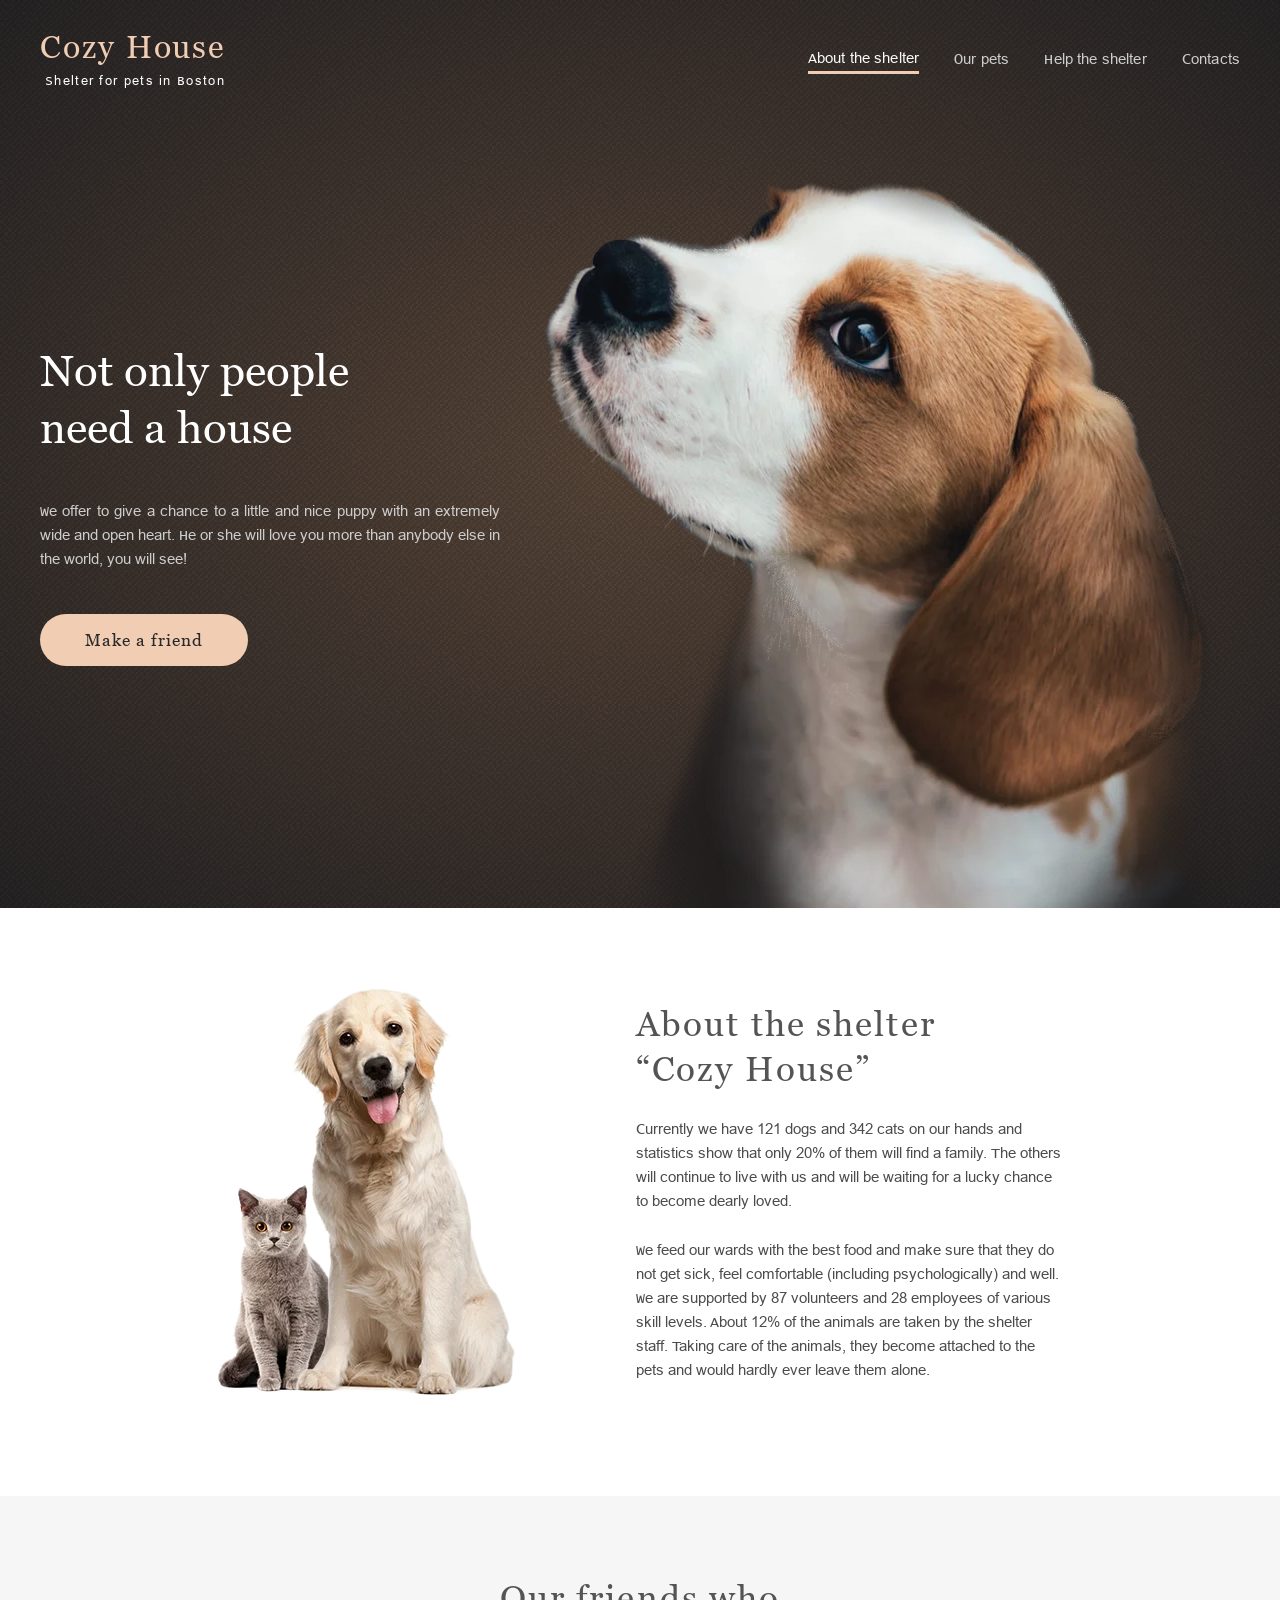
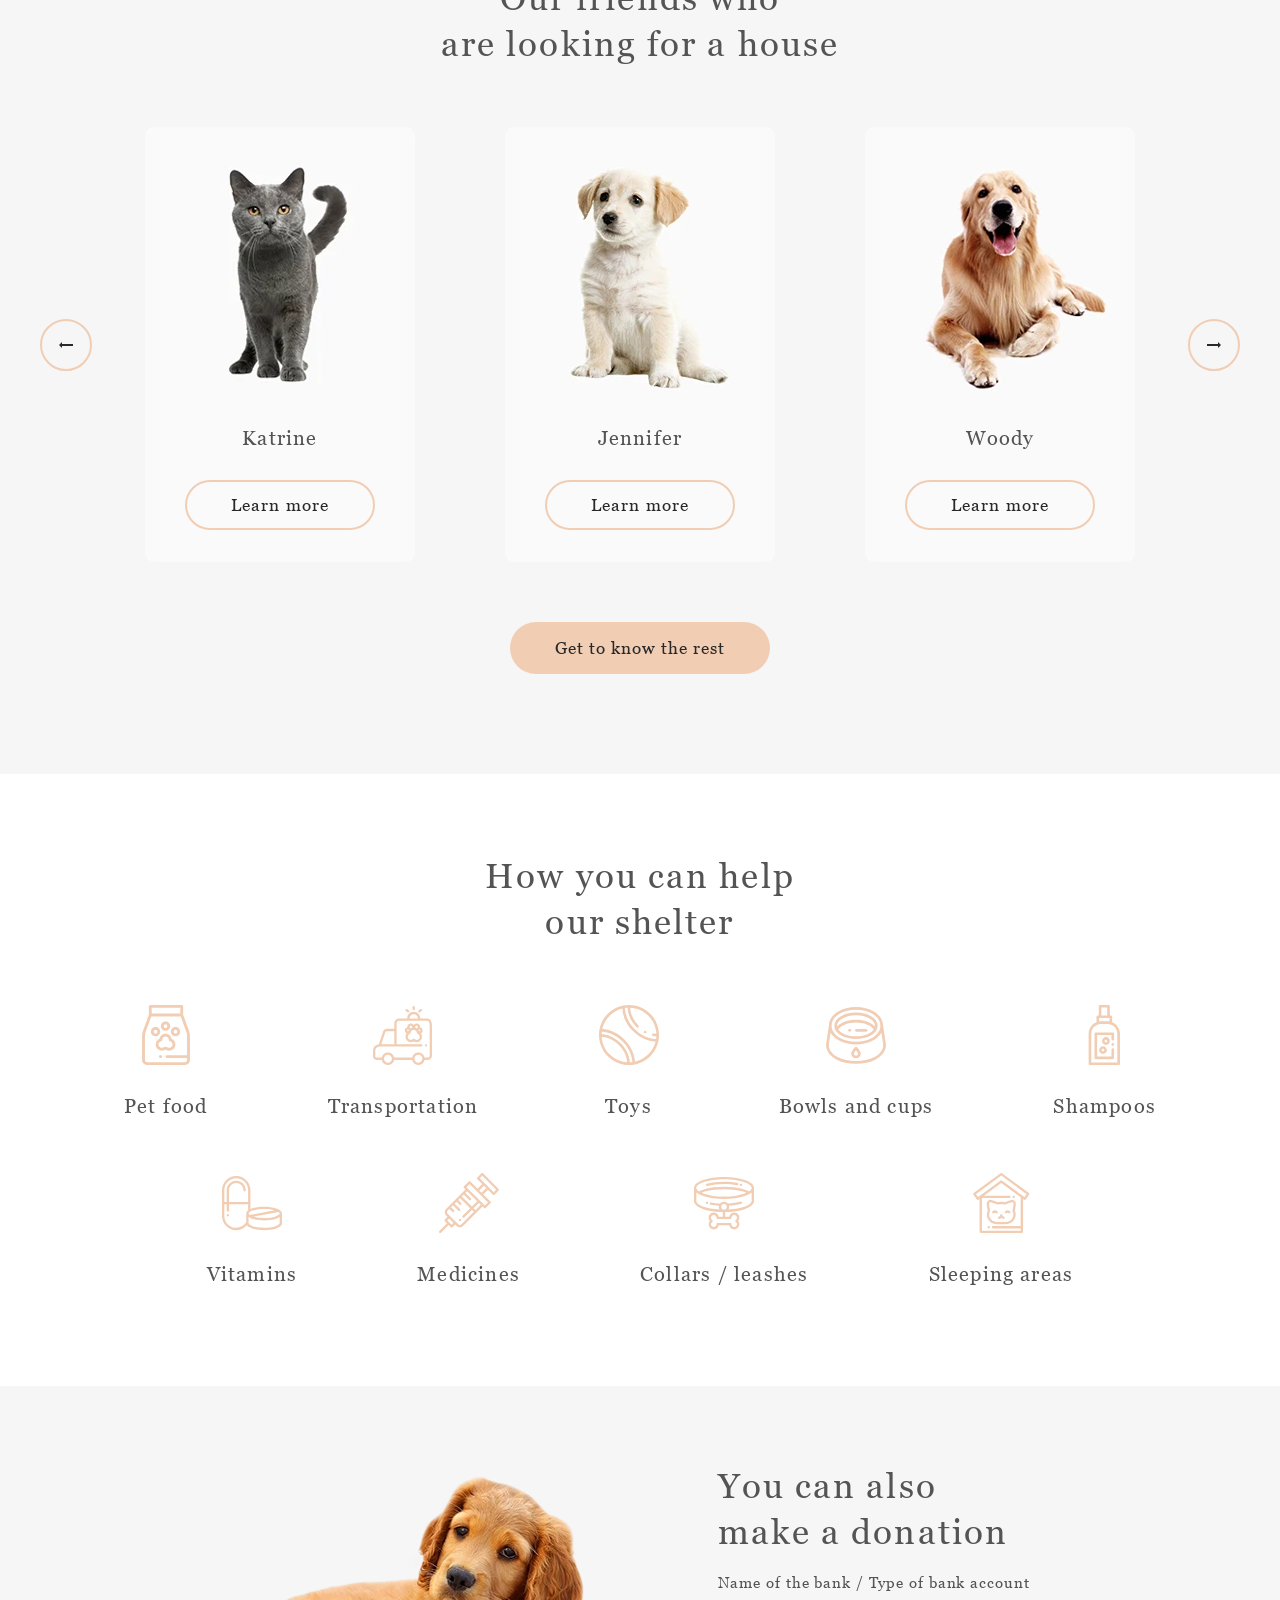
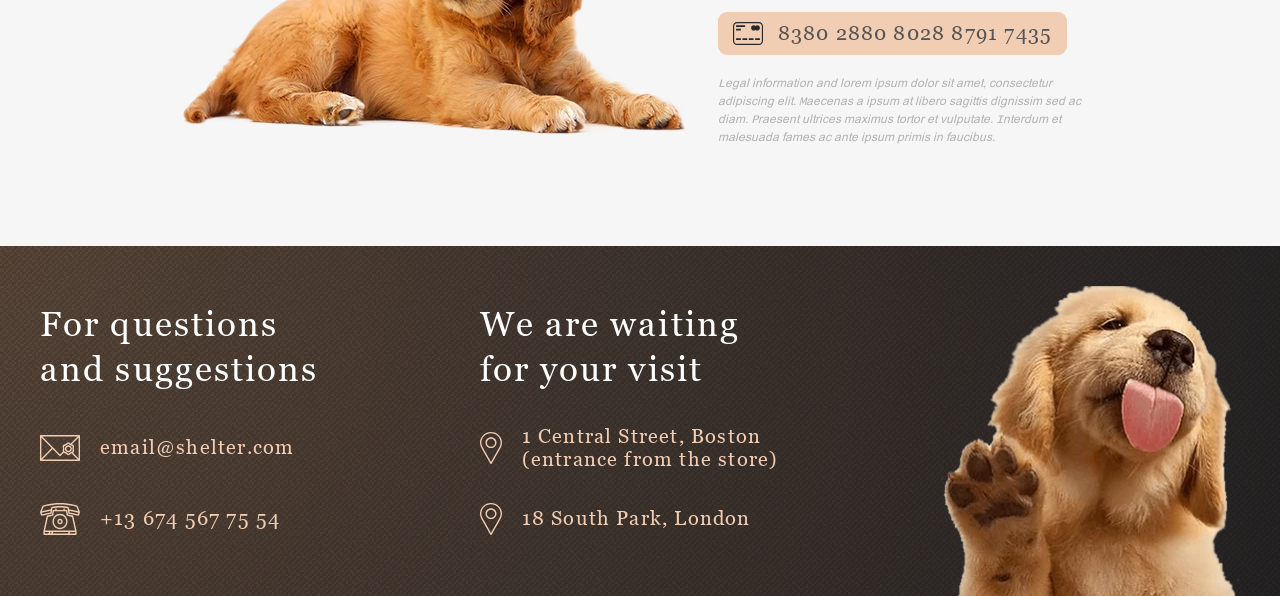
==== shelter/pages/home/index.html @ c175af41 "feat: add initial js for burger button" ====
<!DOCTYPE html>
<html lang="en">

<head>
  <meta charset="UTF-8">
  <meta name="viewport" content="width=device-width, initial-scale=1.0">
  <link rel="icon" type="image/png" href="../../assets/images/favicon/favicon-96x96.png" sizes="96x96">
  <link rel="icon" type="image/svg+xml" href="../../assets/images/favicon/favicon.svg">
  <link rel="shortcut icon" href="../../assets/images/favicon/favicon.ico">
  <link rel="apple-touch-icon" sizes="180x180" href="../../assets/images/favicon/apple-touch-icon.png">
  <meta name="apple-mobile-web-app-title" content="Shelter">
  <link rel="manifest" href="../../assets/images/favicon/site.webmanifest">
  <link rel="stylesheet" href="../../assets/css/main.css">
  <title>Shelter</title>
</head>

<body>
  <div class="first-screen">
    <header class="header">
      <div class="header__wrapper container">
        <a href="#" class="header__logo-link shelter-logo-link logo link--disabled">
          <div class="header__logo shelter-logo logo__wrapper">
            <h1 class="header__title logo__title">Cozy House</h1>
            <span class="header__sub-title logo__subtitle">Shelter for pets in Boston</span>
          </div>
        </a>

        <nav class="header__navigation nav nav--d-none">
          <ul class="nav__list">
            <li><a href="#" class="nav__link nav__link--active">About the shelter</a></li>
            <li><a href="../pets/our-pets.html" class="nav__link">Our pets</a></li>
            <li><a href="#help" class="nav__link">Help the shelter</a></li>
            <li><a href="#footer" class="nav__link">Contacts</a></li>
          </ul>
        </nav>

        <button class="header__burger burger-btn"></button>
      </div>
    </header>

    <section class="not-only">
      <div class="not-only__wrapper container">
        <div class="not-only__content-block">
          <h2 class="not-only__title section-title">Not only people need a house</h2>
          <p class="not-only__description section-p">We offer to give a chance to a little and nice puppy with an
            extremely wide and open heart. He or she will love you more than anybody else in the world, you will see!
          </p>
          <a href="#our-friends" class="not-only__link primary-btn">Make a friend</a>
        </div>

        <img src="../../assets/images/start-screen-puppy.webp" alt="Start screen puppy image" class="not-only__image">
      </div>
    </section>
  </div>

  <main>
    <section class="about">
      <div class="about__wrapper container">
        <img src="../../assets/images/about-pets.webp" alt="About pets image" class="about__image">

        <div class="about__content-block">
          <h2 class="about__title section-title">About the shelter “Cozy House”</h2>

          <p class="about__description section-p">Currently we have 121 dogs and 342 cats on our hands and statistics
            show that
            only 20% of them will find a family. The others will continue to live with us and will be waiting for a
            lucky chance to become dearly loved.</p>

          <p class="about__description section-p">We feed our wards with the best food and make sure that they do not
            get sick,
            feel comfortable (including psychologically) and well. We are supported by 87 volunteers and 28 employees of
            various skill levels. About 12% of the animals are taken by the shelter staff. Taking care of the animals,
            they become attached to the pets and would hardly ever leave them alone.</p>
        </div>
      </div>
    </section>

    <section id="our-friends" class="our-friends">
      <div class="our-friends__wrapper container">
        <h2 class="our-friends__title section-title">
          Our friends who <br> are looking for a house
        </h2>

        <div class="slider">
          <div class="slider__cards">
            <div class="slider__carousel">
              <div class="slider__card-block card-block-prev"></div>
              <div class="slider__card-block card-block-center">
                <div class="slider__card card">
                  <img src="../../assets/images/pets-katrine.webp" alt="Pet card's image" class="card__image">
                  <h3 class="card__name title-h3">Katrine</h3>
                  <button class="card__button primary-btn">Learn more</button>
                </div>

                <div class="slider__card card d-none-610">
                  <img src="../../assets/images/pets-jennifer.webp" alt="Pet card's image" class="card__image">
                  <h3 class="card__name title-h3">Jennifer</h3>
                  <button class="card__button primary-btn">Learn more</button>
                </div>

                <div class="slider__card card d-none-960">
                  <img src="../../assets/images/pets-woody.webp" alt="Pet card's image" class="card__image">
                  <h3 class="card__name title-h3">Woody</h3>
                  <button class="card__button primary-btn">Learn more</button>
                </div>
              </div>
              <div class="slider__card-block card-block-next"></div>
            </div>
          </div>

          <button class="slider__btn btn-prev">
            <svg viewBox="0 0 14 6" fill="none" xmlns="http://www.w3.org/2000/svg">
              <path d="M14 2V4H3V6L0 3L3 0V2H14Z" fill="#292929" />
            </svg>
          </button>

          <button class="slider__btn btn-next">
            <svg viewBox="0 0 14 6" fill="none" xmlns="http://www.w3.org/2000/svg">
              <path d="M0 4V2L11 2V0L14 3L11 6V4L0 4Z" fill="#292929" />
            </svg>
          </button>
        </div>

        <a href="../pets/our-pets.html" class="our-friends__link primary-btn">Get to know the rest</a>
      </div>
    </section>

    <section id="help" class="help">
      <div class="help__wrapper container">
        <h2 class="help__title section-title">How you can help
          our shelter</h2>

        <ul class="help__content-list">
          <li class="help__list-item">
            <svg viewBox="0 0 60 60" fill="none" xmlns="http://www.w3.org/2000/svg">
              <path
                d="M52.8978 25.4978L47.1429 9.7473V1.42852C47.1429 0.639609 46.5032 0 45.7144 0H14.2858C13.4969 0 12.8573 0.639727 12.8573 1.42852V9.74719L7.10214 25.4978C6.41927 27.3636 6.07039 29.335 6.07147 31.3219V55.0765C6.07147 57.7913 8.28011 60 10.995 60H49.005C51.7199 60 53.9285 57.7913 53.9285 55.0765V31.3219C53.9285 29.329 53.5817 27.3694 52.8978 25.4978ZM15.7142 2.85715H44.2857V8.57145H15.7142V2.85715ZM51.0715 50.1321H30.9077C30.1188 50.1321 29.4792 50.7718 29.4792 51.5606C29.4792 52.3495 30.1189 52.9891 30.9077 52.9891H51.0715V55.0763C51.0715 56.2157 50.1445 57.1427 49.005 57.1427H10.995C9.85558 57.1427 8.92862 56.2158 8.92862 55.0763V31.3219C8.92774 29.6695 9.21788 28.03 9.78573 26.4783L15.2848 11.4286H44.7152L50.2142 26.4783C50.7821 28.03 51.0722 29.6695 51.0714 31.3219L51.0715 50.1321Z"
                fill="#F1CDB3" />
              <path
                d="M35.6169 33.805C35.1505 30.8772 32.6078 28.632 29.5505 28.632C26.4932 28.632 23.9504 30.8772 23.484 33.805C21.067 34.7989 19.4857 37.2756 19.6899 39.9659C19.9175 42.9637 22.3506 45.392 25.349 45.6148C26.5071 45.7011 27.6572 45.4628 28.6751 44.9259C29.2315 44.6328 29.8697 44.6326 30.4256 44.926C31.3085 45.3908 32.2914 45.6331 33.2891 45.632C33.4429 45.632 33.5974 45.6263 33.7516 45.6149C36.7502 45.3923 39.1832 42.9638 39.411 39.966C39.6152 37.2756 38.0339 34.7989 35.6169 33.805ZM36.562 39.7495C36.4405 41.35 35.1415 42.6466 33.5402 42.7655C32.9176 42.8126 32.3013 42.6851 31.7586 42.3986C31.0781 42.0394 30.3201 41.8517 29.5506 41.8517C28.781 41.8517 28.0231 42.0394 27.3425 42.3986C26.7999 42.6849 26.1849 42.8123 25.5608 42.7655C23.9597 42.6467 22.6606 41.3501 22.5391 39.7495C22.4143 38.1062 23.5296 36.6124 25.1331 36.2746C25.4588 36.206 25.7503 36.0259 25.9573 35.7653C26.1643 35.5047 26.2739 35.18 26.2671 34.8473L26.2648 34.775C26.2648 32.9632 27.7386 31.4893 29.5505 31.4893C31.3623 31.4893 32.8362 32.9632 32.8362 34.7698L32.834 34.8473C32.827 35.1801 32.9366 35.5048 33.1436 35.7654C33.3507 36.026 33.6423 36.2061 33.968 36.2746C35.5717 36.6124 36.6868 38.1062 36.562 39.7495Z"
                fill="#F1CDB3" />
              <path
                d="M29.5506 25.7751C32.1108 25.7751 34.1934 23.6924 34.1934 21.1322C34.1934 18.572 32.1108 16.4893 29.5506 16.4893C26.9904 16.4893 24.9077 18.5721 24.9077 21.1322C24.9077 23.6923 26.9906 25.7751 29.5506 25.7751ZM29.5506 19.3465C30.5353 19.3465 31.3363 20.1475 31.3363 21.1322C31.3363 22.1169 30.5353 22.9179 29.5506 22.9179C28.5659 22.9179 27.7649 22.1169 27.7649 21.1322C27.7649 20.1475 28.566 19.3465 29.5506 19.3465Z"
                fill="#F1CDB3" />
              <path
                d="M24.1935 26.6561C24.1935 24.0959 22.1107 22.0132 19.5506 22.0132C16.9905 22.0132 14.9078 24.096 14.9078 26.6561C14.9078 29.2162 16.9904 31.2989 19.5506 31.2989C22.1108 31.2989 24.1935 29.2162 24.1935 26.6561ZM19.5506 28.4418C18.5659 28.4418 17.7649 27.6408 17.7649 26.6561C17.7649 25.6714 18.5659 24.8704 19.5506 24.8704C20.5353 24.8704 21.3363 25.6714 21.3363 26.6561C21.3363 27.6408 20.5352 28.4418 19.5506 28.4418Z"
                fill="#F1CDB3" />
              <path
                d="M39.5506 22.0131C36.9904 22.0131 34.9077 24.0959 34.9077 26.656C34.9077 29.216 36.9906 31.2988 39.5506 31.2988C42.1107 31.2988 44.1934 29.2162 44.1934 26.656C44.1934 24.0958 42.1107 22.0131 39.5506 22.0131ZM39.5506 28.4418C38.5658 28.4418 37.7649 27.6408 37.7649 26.6561C37.7649 25.6714 38.5659 24.8704 39.5506 24.8704C40.5353 24.8704 41.3363 25.6714 41.3363 26.6561C41.3363 27.6408 40.5353 28.4418 39.5506 28.4418Z"
                fill="#F1CDB3" />
              <path
                d="M24.6934 50.1322H24.3465C23.5576 50.1322 22.918 50.7719 22.918 51.5607C22.918 52.3496 23.5577 52.9892 24.3465 52.9892H24.6934C25.4823 52.9892 26.1219 52.3495 26.1219 51.5607C26.122 50.7719 25.4824 50.1322 24.6934 50.1322Z"
                fill="#F1CDB3" />
            </svg>
            <h3 class="title-h3">Pet food</h3>
          </li>
          <li class="help__list-item">
            <svg viewBox="0 0 61 60" fill="none" xmlns="http://www.w3.org/2000/svg">
              <path
                d="M55.0279 12.7115H48.0049V12.5095C48.0049 8.87665 45.0495 5.92118 41.4167 5.92118C37.7838 5.92118 34.8284 8.87665 34.8284 12.5095V12.7115H26.5806C23.8649 12.7115 21.6556 14.9209 21.6556 17.6365V23.2009H14.2693C12.5073 23.2009 10.9411 24.2562 10.2793 25.8893C10.2697 25.9133 10.2608 25.9375 10.2526 25.962L5.99157 38.8689C5.9529 38.8919 5.90357 38.9191 5.84216 38.9498C5.59853 39.0714 5.14279 39.2568 4.35857 39.4484C3.11412 39.7499 2.0074 40.4616 1.21672 41.4688C0.426051 42.4759 -0.00253772 43.72 1.13048e-05 45.0004V51.0987C1.13048e-05 53.1406 1.66114 54.8018 3.70302 54.8018L8.92724 54.802C9.47884 57.7562 12.0749 59.9999 15.1867 59.9999C18.2984 59.9999 20.8944 57.7561 21.4461 54.8021L39.8707 54.8024C40.4224 57.7564 43.0184 59.9999 46.1301 59.9999C49.2416 59.9999 51.8376 57.7565 52.3894 54.8026L55.7071 54.8027C58.2467 54.8027 59.9529 53.0963 59.9529 50.5568V20.08C59.9529 13.4295 56.5086 12.7115 55.0279 12.7115ZM37.1721 12.5095C37.1721 10.169 39.0762 8.26493 41.4167 8.26493C43.7571 8.26493 45.6612 10.169 45.6612 12.5095V12.7115H37.1721V12.5095ZM12.4648 26.7379C12.6145 26.3833 12.8657 26.0809 13.1867 25.8686C13.5077 25.6563 13.8843 25.5436 14.2692 25.5447H21.6554V38.8266H8.47372L12.4648 26.7379ZM15.1867 57.6562C12.967 57.6562 11.1612 55.8504 11.1612 53.6307C11.1612 53.6033 11.1627 53.5762 11.1633 53.5488C11.1641 53.5069 11.1643 53.465 11.1665 53.4234C11.1668 53.4168 11.1676 53.4104 11.168 53.4038C11.2861 51.2894 13.0435 49.6052 15.1867 49.6052C17.1261 49.6052 18.7497 50.9841 19.1285 52.8129L19.1302 52.82C19.1429 52.882 19.154 52.9445 19.1638 53.0076L19.1657 53.018C19.1727 53.0638 19.1779 53.1101 19.1833 53.1564C19.1857 53.1775 19.1891 53.1983 19.1912 53.2194C19.1949 53.2554 19.1968 53.2921 19.1995 53.3285C19.2019 53.3602 19.2052 53.3916 19.2068 53.4235C19.2085 53.4563 19.2085 53.4896 19.2093 53.5226C19.2102 53.5586 19.212 53.5944 19.212 53.6306C19.2122 55.8504 17.4063 57.6562 15.1867 57.6562ZM46.1301 57.6562C43.9104 57.6562 42.1045 55.8504 42.1045 53.6307C42.1045 53.5783 42.1065 53.5263 42.1085 53.4743C42.1091 53.4576 42.109 53.4405 42.1098 53.4238C42.1118 53.3852 42.1156 53.3471 42.1186 53.3088C42.121 53.2791 42.1224 53.2491 42.1254 53.2196C42.1267 53.207 42.1288 53.1947 42.1301 53.1823C42.1437 53.06 42.1621 52.939 42.1865 52.8203C42.1872 52.8168 42.1881 52.8134 42.1889 52.8099C42.569 50.9826 44.1915 49.6053 46.1301 49.6053C46.6849 49.6053 47.214 49.7181 47.6954 49.9222C49.1398 50.5341 50.1554 51.966 50.1554 53.6308C50.1554 55.8504 48.3497 57.6562 46.1301 57.6562ZM55.7071 52.4588L52.3913 52.4587C52.3874 52.4379 52.3824 52.4175 52.3783 52.3968C52.3507 52.2591 52.3189 52.1222 52.283 51.9864C52.267 51.927 52.2502 51.8679 52.2325 51.809C52.2215 51.7724 52.2107 51.7358 52.1992 51.6994C52.1795 51.6382 52.1588 51.5772 52.1372 51.5166C52.1257 51.4842 52.1148 51.4513 52.1027 51.4191C52.0766 51.3492 52.0492 51.2799 52.0205 51.211C52.0115 51.1892 52.0033 51.1669 51.994 51.1452C51.9553 51.0542 51.9145 50.9641 51.8717 50.875C51.8663 50.8639 51.8604 50.8532 51.855 50.8422C51.8176 50.7656 51.7787 50.6897 51.7383 50.6146C51.7234 50.5871 51.7076 50.5602 51.6924 50.5329C51.6602 50.4749 51.6271 50.4175 51.5931 50.3606C51.5746 50.3297 51.5554 50.2995 51.5363 50.2689C51.484 50.1846 51.4296 50.1016 51.373 50.0201C51.3174 49.9395 51.26 49.8602 51.2008 49.7821C51.1638 49.7337 51.1261 49.6858 51.0878 49.6385C51.0649 49.6102 51.0424 49.5819 51.0191 49.554C50.9774 49.5043 50.9349 49.4553 50.8917 49.4069C50.8704 49.383 50.8497 49.3585 50.828 49.3349C50.7742 49.2763 50.7193 49.2188 50.6633 49.1623C50.6513 49.1501 50.6398 49.1374 50.6276 49.1253C50.5585 49.0563 50.4879 48.989 50.4157 48.9233C50.4004 48.9092 50.3843 48.896 50.3687 48.882C50.3122 48.8315 50.2551 48.7815 50.1967 48.7329C50.1711 48.7116 50.1448 48.6912 50.1189 48.6704C50.0695 48.6304 50.0195 48.5911 49.969 48.5525C49.9392 48.53 49.9091 48.5081 49.879 48.4861C49.7516 48.3927 49.6207 48.3043 49.4865 48.221C49.4537 48.2004 49.4208 48.1802 49.3875 48.1602C49.3356 48.1292 49.2831 48.0993 49.2303 48.0698C49.1978 48.0516 49.1654 48.0331 49.1326 48.0155C49.0752 47.9847 49.017 47.9553 48.9585 47.9262C48.9294 47.9117 48.9007 47.8966 48.8714 47.8826C48.7948 47.8461 48.7175 47.8111 48.6395 47.7776C48.6276 47.7725 48.6158 47.7667 48.6038 47.7616C48.5131 47.7233 48.4215 47.6871 48.3291 47.6531C48.3027 47.6433 48.2759 47.6348 48.2493 47.6254C48.1829 47.602 48.1165 47.5789 48.0492 47.5575C48.014 47.5464 47.9783 47.5363 47.9428 47.5258C47.8832 47.5081 47.8234 47.4906 47.7631 47.4746C47.7244 47.4643 47.6855 47.4549 47.6465 47.4453C47.548 47.421 47.4489 47.3992 47.3494 47.3798C47.2904 47.3684 47.2313 47.3578 47.172 47.348C47.1313 47.3413 47.0906 47.3345 47.0497 47.3287C46.9881 47.3199 46.9263 47.3121 46.8645 47.3051C46.8252 47.3006 46.7861 47.2956 46.7466 47.2919C46.678 47.2856 46.6094 47.2803 46.5407 47.2762C46.507 47.2741 46.4738 47.271 46.44 47.2694C46.3367 47.2643 46.2333 47.2617 46.1299 47.2615C46.026 47.2615 45.9226 47.2645 45.8199 47.2694C45.7861 47.271 45.7527 47.2741 45.7191 47.2762C45.6503 47.2806 45.5816 47.2853 45.5134 47.2919C45.4738 47.2958 45.4347 47.3007 45.3953 47.3052C45.3334 47.3124 45.2717 47.3199 45.2104 47.3288C45.1693 47.3348 45.1285 47.3415 45.0877 47.3483C44.9876 47.3649 44.8879 47.3838 44.7886 47.4049C44.7303 47.4175 44.6721 47.431 44.6141 47.4453C44.5747 47.4549 44.5355 47.4645 44.4965 47.4748C44.4367 47.4906 44.3775 47.5079 44.3185 47.5254C44.2824 47.5362 44.246 47.5464 44.2102 47.5578C44.1445 47.5788 44.0791 47.601 44.0141 47.6242C43.9862 47.6341 43.958 47.6431 43.9302 47.6534C43.8381 47.6874 43.7469 47.7233 43.6569 47.7613C43.642 47.7677 43.6275 47.7747 43.6126 47.7812C43.5375 47.8136 43.463 47.847 43.3894 47.8822C43.3583 47.897 43.328 47.913 43.2972 47.9283C43.2407 47.9566 43.1842 47.9849 43.1286 48.0147C43.0943 48.0331 43.0604 48.0524 43.0265 48.0715C42.9753 48.1001 42.9245 48.1293 42.8741 48.1592C42.7556 48.2304 42.6393 48.3051 42.5254 48.3833C42.478 48.416 42.4311 48.4494 42.3846 48.4835C42.3526 48.5068 42.3205 48.53 42.289 48.5539C42.2408 48.5904 42.1936 48.6281 42.1465 48.6659C42.1181 48.6888 42.0894 48.711 42.0614 48.7343C42.0073 48.7795 41.9543 48.826 41.9017 48.8727C41.8821 48.8901 41.8621 48.9069 41.8428 48.9244C41.7716 48.9892 41.702 49.0556 41.6339 49.1235C41.6167 49.1406 41.6004 49.1587 41.5833 49.176C41.5328 49.2276 41.4826 49.2795 41.4338 49.3328C41.4094 49.3595 41.3858 49.387 41.3619 49.414C41.3217 49.4594 41.2818 49.5049 41.2429 49.5514C41.2176 49.5817 41.1929 49.6126 41.1682 49.6434C41.1321 49.6881 41.0965 49.7331 41.0616 49.7788C40.9779 49.889 40.8977 50.0018 40.821 50.1169C40.789 50.165 40.7581 50.2137 40.7275 50.2627C40.7065 50.2962 40.6853 50.3296 40.665 50.3635C40.6334 50.4161 40.6031 50.4695 40.5731 50.5232C40.5556 50.5545 40.5374 50.5854 40.5203 50.6172C40.4842 50.684 40.4499 50.752 40.4162 50.8202C40.4067 50.8394 40.3965 50.858 40.3873 50.8774C40.3451 50.965 40.305 51.0536 40.2669 51.143C40.2553 51.1703 40.2449 51.1982 40.2337 51.2258C40.2078 51.2889 40.1822 51.3523 40.1583 51.4165C40.1449 51.4524 40.1329 51.4887 40.1201 51.5247C40.0999 51.5817 40.0805 51.6389 40.0619 51.6964C40.0493 51.7355 40.0377 51.7751 40.0259 51.8146C39.9971 51.911 39.9706 52.008 39.9465 52.1056C39.9326 52.162 39.9196 52.2187 39.9072 52.2758C39.8981 52.3171 39.8892 52.3585 39.881 52.4001C39.8772 52.4198 39.8724 52.4391 39.8687 52.4588L21.4476 52.4585C21.4437 52.4382 21.4389 52.4181 21.4349 52.3979C21.427 52.3578 21.4184 52.3181 21.4098 52.2783C21.3758 52.1215 21.3357 51.9659 21.2897 51.8122C21.2783 51.774 21.267 51.7358 21.2549 51.6978C21.2359 51.6389 21.2161 51.5804 21.1954 51.5221C21.1831 51.4872 21.1712 51.452 21.1583 51.4174C21.1339 51.3522 21.1083 51.2875 21.0816 51.2232C21.0708 51.1967 21.0607 51.1697 21.0495 51.1435C21.0113 51.0538 20.9711 50.965 20.9288 50.8771C20.9202 50.8594 20.9108 50.8423 20.9022 50.8247C20.8679 50.7548 20.8324 50.6855 20.7955 50.6169C20.7789 50.5859 20.7611 50.5556 20.7438 50.525C20.7134 50.4707 20.6828 50.4166 20.6508 50.3634C20.6306 50.3297 20.6097 50.2968 20.5889 50.2636C20.5582 50.2143 20.5269 50.1654 20.4948 50.1169C20.4181 50.0019 20.3379 49.8893 20.2543 49.7792C20.2195 49.7335 20.1839 49.6885 20.1478 49.6438C20.123 49.613 20.0983 49.582 20.0729 49.5516C20.034 49.5055 19.9945 49.4598 19.9543 49.4147C19.9302 49.3876 19.9065 49.3599 19.882 49.3331C19.8338 49.2803 19.7841 49.2289 19.734 49.1778C19.7165 49.1599 19.6997 49.1413 19.6819 49.1238C19.6139 49.0559 19.5444 48.9897 19.4734 48.925C19.4537 48.907 19.4331 48.89 19.4132 48.8722C19.3611 48.8255 19.3083 48.7798 19.2547 48.7349C19.2264 48.7114 19.1973 48.6888 19.1686 48.6657C19.122 48.6282 19.0751 48.5908 19.0273 48.5546C18.9955 48.5304 18.9632 48.5071 18.931 48.4836C18.8847 48.4497 18.838 48.4165 18.7909 48.3838C18.7103 48.3285 18.6284 48.2749 18.5454 48.2232C18.511 48.2016 18.4763 48.1803 18.4415 48.1594C18.3914 48.1296 18.3409 48.1006 18.2901 48.0722C18.2558 48.053 18.2217 48.0336 18.187 48.0151C18.1317 47.9856 18.076 47.957 18.0198 47.9293C17.9886 47.9137 17.9578 47.8975 17.9263 47.8824C17.8536 47.8478 17.7802 47.8146 17.7062 47.7827C17.6904 47.7758 17.6749 47.7683 17.659 47.7615C17.5689 47.7234 17.4779 47.6875 17.3861 47.6536C17.3578 47.6432 17.3291 47.6341 17.3006 47.624C17.2361 47.601 17.1713 47.579 17.1061 47.558C17.07 47.5465 17.0333 47.5362 16.9969 47.5254C16.9381 47.5078 16.8791 47.491 16.8198 47.4751C16.7806 47.4646 16.7411 47.455 16.7016 47.4454C16.5452 47.4067 16.3874 47.3743 16.2284 47.3484C16.1876 47.3417 16.1468 47.3349 16.1057 47.3289C16.0441 47.3202 15.9824 47.3123 15.9206 47.3054C15.8814 47.3008 15.8422 47.2959 15.8027 47.292C15.7342 47.2857 15.6656 47.2805 15.5968 47.2763C15.5632 47.2742 15.5299 47.2711 15.4962 47.2695C15.3929 47.2644 15.2895 47.2618 15.1861 47.2617C15.0822 47.2617 14.9789 47.2646 14.876 47.2695C14.8423 47.2711 14.8089 47.2742 14.7752 47.2763C14.7065 47.2808 14.6378 47.2854 14.5696 47.292C14.53 47.2959 14.4907 47.3008 14.4513 47.3054C14.3897 47.3123 14.3281 47.3202 14.2667 47.3289C14.2254 47.3349 14.1845 47.3417 14.1436 47.3484C14.0435 47.3648 13.9438 47.3837 13.8447 47.405C13.7865 47.4175 13.7288 47.431 13.6711 47.4452C13.6314 47.4549 13.5915 47.4646 13.5522 47.4751C13.4933 47.4909 13.4347 47.5076 13.3764 47.5251C13.3396 47.536 13.3026 47.5465 13.266 47.558C13.2015 47.5784 13.1378 47.6007 13.0742 47.6231C13.0447 47.6334 13.0151 47.6429 12.9859 47.6536C12.8943 47.6875 12.8036 47.7231 12.714 47.761C12.6959 47.7687 12.6782 47.7773 12.6601 47.7851C12.5885 47.8162 12.5173 47.8481 12.447 47.8817C12.4142 47.8974 12.382 47.9143 12.3495 47.9306C12.2947 47.9577 12.2403 47.9855 12.1863 48.0142C12.1507 48.0333 12.1157 48.0534 12.0804 48.0732C12.0307 48.1011 11.9811 48.1292 11.9323 48.1585C11.8487 48.2086 11.7662 48.2604 11.6849 48.3141C11.6497 48.3373 11.6148 48.3608 11.5801 48.3847C11.5342 48.4163 11.489 48.4488 11.4438 48.4816C11.4104 48.506 11.3768 48.5302 11.3439 48.5553C11.2978 48.5903 11.2526 48.6263 11.2075 48.6625C11.1771 48.6869 11.1464 48.7107 11.1167 48.7356C11.0659 48.7778 11.0165 48.8214 10.9671 48.8651C10.9442 48.8854 10.9207 48.9051 10.898 48.9257C10.8278 48.9898 10.759 49.0554 10.6916 49.1225C10.6708 49.1433 10.6508 49.1651 10.6302 49.1862C10.5834 49.2342 10.5369 49.2822 10.4917 49.3315C10.4653 49.3602 10.44 49.3899 10.4142 49.4191C10.376 49.4623 10.3379 49.5056 10.301 49.5499C10.2743 49.5817 10.2483 49.6143 10.2223 49.6468C10.1876 49.6897 10.1535 49.7331 10.12 49.777C10.0611 49.8544 10.0039 49.9332 9.94853 50.0132C9.92419 50.0482 9.90021 50.0835 9.87657 50.1189C9.84575 50.1653 9.81599 50.2123 9.78634 50.2594C9.76431 50.2946 9.74216 50.3295 9.72083 50.3651C9.69048 50.4156 9.66154 50.467 9.63259 50.5183C9.61384 50.5517 9.5945 50.5847 9.57622 50.6185C9.54246 50.6817 9.50976 50.7454 9.47814 50.8097C9.46665 50.8327 9.45446 50.8552 9.44333 50.8784C9.40161 50.9651 9.36189 51.0529 9.32403 51.1417C9.31114 51.172 9.29966 51.2028 9.28724 51.2333C9.26263 51.2936 9.23814 51.354 9.2154 51.4151C9.20146 51.4525 9.1888 51.4904 9.17556 51.5281C9.15611 51.5835 9.13689 51.639 9.11896 51.695C9.10607 51.7352 9.09411 51.7757 9.08204 51.8163C9.06575 51.871 9.04993 51.9258 9.03505 51.9811C9.00897 52.0781 8.98533 52.1757 8.96415 52.2739C8.95501 52.3161 8.94587 52.3581 8.93755 52.4007C8.9338 52.4199 8.92911 52.4389 8.92548 52.4581H3.70302C2.95349 52.4581 2.34376 51.8484 2.34376 51.0987V45.0004C2.34219 44.2451 2.59496 43.5113 3.06134 42.9171C3.52772 42.323 4.18054 41.9032 4.91462 41.7254C5.58247 41.5621 6.15611 41.376 6.6245 41.1705H49.1861C49.8332 41.1705 50.3579 40.6458 50.3579 39.9986C50.3579 39.3515 49.8332 38.8267 49.1861 38.8267H23.9993V17.6365C23.9993 16.2133 25.1574 15.0552 26.5806 15.0552H55.0277C57.2738 15.0552 57.609 18.2034 57.609 20.08V50.5567C57.609 52.2118 56.4174 52.4588 55.7071 52.4588Z"
                fill="#F1CDB3" />
              <path
                d="M50.4606 24.8147C50.4607 23.2763 49.3801 21.9863 47.9384 21.6615C47.9461 21.5806 47.9522 21.4992 47.9546 21.4169C47.9814 20.4633 47.6252 19.5567 46.9517 18.864C46.2667 18.1596 45.3101 17.7557 44.3269 17.7557C43.1389 17.7557 42.0808 18.3338 41.4183 19.2239C40.7563 18.3338 39.6973 17.7557 38.5066 17.7557C37.5321 17.7557 36.5821 18.1544 35.9002 18.8498C35.223 19.5402 34.8601 20.4483 34.8787 21.4064C34.8803 21.4923 34.8862 21.5773 34.8938 21.6618C33.4526 21.987 32.3727 23.2766 32.3727 24.8147C32.3727 26.1163 33.1464 27.2399 34.2576 27.7519C33.4748 28.7206 33.018 29.9464 33.018 31.2423C33.018 34.3028 35.5078 36.7927 38.5683 36.7927C39.5764 36.7927 40.5605 36.5172 41.4167 36.0051C42.2775 36.5202 43.2619 36.7924 44.265 36.7927C47.3255 36.7927 49.8154 34.3028 49.8154 31.2423C49.8154 29.9462 49.3586 28.7206 48.5758 27.7519C49.6871 27.2399 50.4606 26.1163 50.4606 24.8147ZM44.3269 20.0996C44.6809 20.0996 45.0251 20.2448 45.2713 20.4979C45.4997 20.7328 45.6205 21.0357 45.6118 21.3508C45.5915 22.0692 45.0091 22.6602 44.3133 22.6682C44.1269 22.668 43.9426 22.6279 43.773 22.5505C43.752 22.5408 43.7314 22.5304 43.7103 22.5209C43.6035 22.4646 43.5058 22.3927 43.4201 22.3077C43.1753 22.0648 43.0412 21.7384 43.0426 21.3885C43.0455 20.6778 43.6217 20.0996 44.3269 20.0996ZM37.5733 20.491C37.6946 20.3665 37.8398 20.2677 38.0001 20.2005C38.1604 20.1332 38.3326 20.0988 38.5064 20.0994C39.2138 20.0994 39.7899 20.6762 39.7907 21.3851C39.7916 21.5579 39.7578 21.7291 39.6913 21.8885C39.6248 22.048 39.527 22.1925 39.4036 22.3135C39.3199 22.3959 39.2248 22.466 39.1213 22.5217C39.083 22.5391 39.0456 22.5577 39.0078 22.5758C38.855 22.6389 38.691 22.6704 38.5258 22.6683C37.8204 22.6567 37.2355 22.0704 37.2218 21.3613C37.2155 21.0374 37.3404 20.7285 37.5733 20.491ZM34.7165 24.8148C34.7164 24.3245 35.1153 23.9257 35.6053 23.9257C36.0957 23.9257 36.4944 24.3245 36.4944 24.8148C36.4944 24.9155 36.4769 25.0118 36.4459 25.1022C36.4166 25.1611 36.3884 25.2207 36.3612 25.2808C36.2044 25.5341 35.9247 25.7038 35.6055 25.7038C35.1153 25.7038 34.7165 25.305 34.7165 24.8148ZM44.265 34.4492C43.5 34.4489 42.7603 34.175 42.1796 33.6769C41.9673 33.4945 41.6966 33.3943 41.4167 33.3946C41.1368 33.3944 40.8661 33.4946 40.6538 33.6769C40.0731 34.175 39.3334 34.4489 38.5683 34.4492C36.8002 34.4492 35.3617 33.0107 35.3617 31.2426C35.3617 29.9023 36.2068 28.6919 37.4644 28.2307C37.6707 28.1551 37.8516 28.023 37.9864 27.8495C38.1212 27.676 38.2045 27.4681 38.2268 27.2495C38.2597 26.9273 38.3411 26.6118 38.4682 26.3139C38.51 26.2346 38.5491 26.1537 38.5843 26.0707C38.8951 25.4851 39.3806 25.0108 39.9733 24.7136C40.0243 24.6912 40.0746 24.6676 40.1246 24.6428C40.532 24.4648 40.972 24.3731 41.4167 24.3737C41.8748 24.3737 42.311 24.4692 42.7063 24.6417C42.7562 24.6665 42.8066 24.6899 42.8576 24.7123C43.4514 25.0094 43.9378 25.4843 44.2491 26.0707C44.2843 26.1537 44.3234 26.2346 44.3651 26.3139C44.4923 26.6118 44.5737 26.9273 44.6065 27.2495C44.6288 27.4681 44.7121 27.676 44.847 27.8495C44.9818 28.023 45.1626 28.1551 45.3689 28.2307C46.6266 28.692 47.4716 29.9023 47.4716 31.2426C47.4716 33.0106 46.0332 34.4492 44.265 34.4492ZM47.228 25.7038C46.9088 25.7038 46.6291 25.5341 46.4723 25.2808C46.4451 25.2208 46.4168 25.1612 46.3875 25.1022C46.3556 25.0097 46.3392 24.9126 46.339 24.8148C46.339 24.3245 46.7378 23.9257 47.2281 23.9257C47.7183 23.9257 48.1171 24.3245 48.1171 24.8148C48.117 25.3049 47.7182 25.7038 47.228 25.7038Z"
                fill="#F1CDB3" />
              <path
                d="M55.0428 39.7758C55.0278 39.7007 55.0054 39.6273 54.9761 39.5566C54.9469 39.4857 54.9108 39.4178 54.8683 39.3539C54.8261 39.2897 54.7774 39.23 54.723 39.1758C54.6687 39.1214 54.6091 39.0727 54.5449 39.0305C54.4168 38.9457 54.2735 38.8864 54.123 38.8559C53.9722 38.8254 53.8168 38.8254 53.666 38.8559C53.591 38.8712 53.5171 38.8934 53.4456 38.9227C53.3753 38.952 53.3074 38.9884 53.2441 39.0305C53.1796 39.0727 53.1199 39.1219 53.066 39.1758C53.0119 39.2297 52.9627 39.2895 52.9195 39.3539C52.8773 39.4172 52.8408 39.4852 52.8128 39.5566C52.7835 39.627 52.7601 39.7008 52.746 39.7758C52.7308 39.8508 52.7226 39.9281 52.7226 40.0043C52.7226 40.0803 52.7308 40.1578 52.746 40.234C52.7601 40.3078 52.7835 40.3816 52.8128 40.4531C52.8421 40.5234 52.8785 40.5914 52.9206 40.6547C52.9627 40.7191 53.0119 40.7789 53.066 40.8328C53.1199 40.8867 53.1796 40.9359 53.2441 40.9793C53.3074 41.0215 53.3753 41.0566 53.4456 41.0859C53.5171 41.1152 53.591 41.1387 53.666 41.1527C53.7411 41.168 53.8184 41.1762 53.8945 41.1762C53.9706 41.1762 54.0481 41.168 54.123 41.1527C54.198 41.1387 54.2718 41.1152 54.3421 41.0859C54.4136 41.0566 54.4816 41.0215 54.5449 40.9793C54.6094 40.9359 54.6692 40.8867 54.723 40.8328C54.7769 40.7789 54.8261 40.7191 54.8683 40.6547C54.9104 40.5914 54.9468 40.5234 54.9761 40.4531C55.0054 40.3816 55.0276 40.3078 55.0428 40.234C55.0581 40.1578 55.0662 40.0803 55.0662 40.0043C55.0662 39.9281 55.0581 39.8508 55.0428 39.7758Z"
                fill="#F1CDB3" />
              <path
                d="M41.4167 0C40.7696 0 40.2448 0.524648 40.2448 1.17188V3.13359C40.2448 3.78082 40.7696 4.30547 41.4167 4.30547C42.0639 4.30547 42.5885 3.7807 42.5885 3.13359V1.17188C42.5885 0.524648 42.0639 0 41.4167 0Z"
                fill="#F1CDB3" />
              <path
                d="M36.4797 4.55659L34.844 3.27234C34.723 3.1773 34.5844 3.10703 34.4362 3.06555C34.288 3.02407 34.1331 3.01218 33.9803 3.03057C33.8275 3.04896 33.6798 3.09727 33.5457 3.17273C33.4116 3.24819 33.2936 3.34934 33.1986 3.47038C32.799 3.97944 32.8877 4.71608 33.3966 5.11569L35.0323 6.39995C35.2384 6.56221 35.493 6.65035 35.7553 6.65015C35.933 6.65039 36.1084 6.61017 36.2682 6.53253C36.4281 6.45488 36.5681 6.34186 36.6778 6.20202C37.0775 5.69284 36.9888 4.9562 36.4797 4.55659Z"
                fill="#F1CDB3" />
              <path
                d="M49.6348 3.47021C49.2352 2.96115 48.4987 2.87244 47.9894 3.27216L46.3537 4.55642C45.8446 4.95603 45.7559 5.69267 46.1556 6.20185C46.2652 6.34177 46.4053 6.45487 46.5651 6.53254C46.725 6.61021 46.9004 6.65042 47.0781 6.6501C47.3404 6.65028 47.5951 6.56214 47.8011 6.3999L49.4368 5.11564C49.9459 4.71603 50.0346 3.97939 49.6348 3.47021Z"
                fill="#F1CDB3" />
            </svg>
            <h3 class="title-h3">Transportation</h3>
          </li>
          <li class="help__list-item">
            <svg viewBox="0 0 60 60" fill="none" xmlns="http://www.w3.org/2000/svg">
              <path
                d="M51.2132 8.78672C45.5469 3.1207 38.0133 0 30 0C21.9867 0 14.4531 3.1207 8.78684 8.78672C3.12047 14.4531 0 21.9866 0 30C0 38.0134 3.12047 45.5469 8.78684 51.2133C14.4531 56.8793 21.9867 60 30 60C38.0133 60 45.5469 56.8793 51.2132 51.2133C56.8795 45.5469 60 38.0134 60 30C60 21.9866 56.8795 14.4531 51.2132 8.78672ZM10.6314 49.3685C5.90438 44.6415 3.11918 38.4906 2.67352 31.8832C3.39 31.9077 4.1223 31.9755 4.86223 32.0856C10.1654 32.8733 15.5023 35.7234 19.8894 40.1106C24.2766 44.4979 27.1266 49.8346 27.9144 55.1379C28.0223 55.8586 28.0894 56.5849 28.1154 57.3132C21.7419 56.8775 15.4928 54.2298 10.6314 49.3685ZM30.7262 57.3682C30.7013 56.4931 30.6239 55.6203 30.4946 54.7545C29.6251 48.9019 26.5139 43.046 21.7338 38.2659C16.9538 33.4859 11.098 30.3746 5.2452 29.5051C4.37502 29.3751 3.49781 29.2977 2.61832 29.2732C2.64105 28.3972 2.7048 27.5283 2.8084 26.6682C3.73793 26.6987 4.68246 26.7843 5.62863 26.9248C12.0308 27.8757 18.4055 31.2484 23.5785 36.4213C28.7512 41.5939 32.1239 47.9687 33.075 54.3709C33.2133 55.3004 33.2987 56.237 33.3307 57.1763C32.4661 57.2814 31.5969 57.3455 30.7262 57.3682ZM49.3685 49.3685C45.5416 53.1952 40.8551 55.6504 35.9248 56.7348C35.881 55.8152 35.7912 54.8983 35.6557 53.9877C34.6229 47.0358 30.9889 40.1423 25.4234 34.5766C19.8575 29.0109 12.964 25.3772 6.0123 24.3444C5.0982 24.2082 4.17782 24.1182 3.25465 24.0746L3.2475 24.0805C4.35598 19.0238 6.88301 14.3798 10.6315 10.6314C14.2923 6.97055 18.7399 4.56516 23.4349 3.41402C23.4672 4.49215 23.5632 5.56742 23.7224 6.63422C24.755 13.5859 28.3889 20.4795 33.9546 26.0453C39.5203 31.611 46.4139 35.2447 53.3659 36.2775C54.4358 36.4373 55.5143 36.5334 56.5956 36.5653L56.6073 36.5459C55.4323 41.3595 52.9617 45.7754 49.3685 49.3685ZM57.1071 33.966C56.0064 33.955 54.8814 33.8653 53.7492 33.6972C47.3468 32.7461 40.972 29.3735 35.7993 24.2006C30.6265 19.0277 27.2538 12.6531 26.3029 6.25102C26.1354 5.12379 26.0455 4.00371 26.034 2.90824C26.8999 2.78261 27.7712 2.69826 28.6451 2.65547C28.6431 3.70254 28.7214 4.7775 28.8832 5.8677C29.7527 11.7204 32.8641 17.5763 37.6441 22.3562C38.1534 22.8654 38.9794 22.8654 39.4888 22.3562C39.9981 21.8469 39.9981 21.021 39.4888 20.5114C35.1016 16.1243 32.2516 10.7876 31.4638 5.48426C31.3205 4.51898 31.2499 3.57035 31.2521 2.65055C37.8434 2.94937 44.3467 5.60918 49.3688 10.6315C54.2461 15.5088 57.0565 21.902 57.3623 28.7483C56.4367 28.7503 55.4855 28.6804 54.5159 28.5363C53.8035 28.4305 53.1397 28.9225 53.034 29.635C52.9281 30.3476 53.42 31.0109 54.1325 31.1167C55.21 31.2768 56.2729 31.3569 57.3083 31.3569C57.3252 31.3569 57.3417 31.356 57.3586 31.356C57.316 32.2295 57.2321 33.1004 57.1071 33.966Z"
                fill="#F1CDB3" />
              <path
                d="M46.1517 25.775C45.8059 25.7756 45.4744 25.9131 45.2296 26.1573C44.9854 26.4021 44.848 26.7336 44.8474 27.0793C44.8474 27.4224 44.9857 27.7589 45.2296 28.0015C45.4721 28.2442 45.8087 28.3836 46.1517 28.3836C46.4947 28.3836 46.8313 28.2442 47.0739 28.0015C47.3176 27.7563 47.4549 27.425 47.456 27.0793C47.456 26.7363 47.3164 26.3998 47.0739 26.1573C46.829 25.9131 46.4975 25.7756 46.1517 25.775Z"
                fill="#F1CDB3" />
            </svg>
            <h3 class="title-h3">Toys</h3>
          </li>
          <li class="help__list-item">
            <svg viewBox="0 0 60 60" fill="none" xmlns="http://www.w3.org/2000/svg">
              <path
                d="M59.985 39.8551L57.1255 20.6441C57.0792 15.0657 53.693 9.89303 47.8159 6.43765C42.9483 3.57605 36.6213 2 30.0001 2C23.3786 2 17.0515 3.57605 12.1838 6.43765C6.3069 9.89303 2.92054 15.0657 2.87437 20.6441L0.0148828 39.8551C0.00503905 39.9216 0 39.9887 0 40.056C0 45.7049 3.76452 50.936 10.3284 54.408C15.7022 57.2504 22.6883 58.8158 30.0001 58.8158C37.3116 58.8158 44.2978 57.2504 49.6716 54.408C56.2354 50.936 60 45.7049 60 40.056C59.9999 39.9888 59.9949 39.9216 59.985 39.8551ZM13.5668 8.78995C18.0215 6.17105 23.8576 4.72871 30.0001 4.72871C36.1424 4.72871 41.9785 6.17105 46.4331 8.78995C51.4956 11.7663 54.3993 16.1293 54.3993 20.7599C54.3993 25.3906 51.4957 29.7535 46.4332 32.7299C41.9785 35.3488 36.1424 36.7911 30.0001 36.7911C23.8577 36.7911 18.0215 35.3488 13.5669 32.7299C8.5044 29.7536 5.60073 25.3906 5.60073 20.7599C5.60073 16.1293 8.50428 11.7664 13.5668 8.78995ZM48.3956 51.996C43.4079 54.6342 36.875 56.0871 30.0001 56.0871C23.125 56.0871 16.592 54.6342 11.6044 51.996C6.00374 49.0333 2.77453 44.7218 2.72917 40.1535L4.60757 27.5342C6.17225 30.4612 8.75283 33.0645 12.1841 35.0819C17.0517 37.9434 23.3787 39.5195 30.0001 39.5195C36.6213 39.5195 42.9485 37.9434 47.816 35.0819C51.2473 33.0645 53.8279 30.461 55.3925 27.5342L57.2709 40.1535C57.2255 44.7219 53.9963 49.0335 48.3956 51.996Z"
                fill="#F1CDB3" />
              <path
                d="M30.0001 34.0618C39.3534 34.0618 47.6079 30.4427 50.5397 25.0569C51.29 23.6803 51.6707 22.2344 51.6707 20.7599C51.6707 17.0676 49.3194 13.652 45.0502 11.1422C41.0085 8.76631 35.6637 7.45791 30.0001 7.45791C24.3366 7.45791 18.9916 8.76643 14.9501 11.1423C10.6807 13.6521 8.32945 17.0676 8.32945 20.76C8.32945 22.2347 8.70996 23.6804 9.46008 25.0563C12.3923 30.4427 20.6467 34.0618 30.0001 34.0618ZM30.0001 31.3332C22.1546 31.3332 15.0282 28.5145 12.2557 24.4006C15.0293 20.2891 22.1568 17.4732 30.0001 17.4732C37.8435 17.4732 44.9711 20.2891 47.7446 24.4008C44.9726 28.5145 37.8458 31.3332 30.0001 31.3332ZM11.0579 20.76C11.058 18.0744 12.9313 15.4942 16.3328 13.4945C19.9617 11.3613 24.8154 10.1865 30 10.1865C35.1845 10.1865 40.0384 11.3613 43.6672 13.4946C47.0687 15.4942 48.9421 18.0743 48.9421 20.76C48.9421 20.9993 48.9259 21.238 48.896 21.4761C45.1332 17.3699 37.9658 14.7446 30 14.7446C22.0342 14.7446 14.8669 17.37 11.1041 21.4761C11.0738 21.2386 11.0584 20.9994 11.0579 20.76Z"
                fill="#F1CDB3" />
              <path
                d="M30 41.7701C29.8155 41.7701 29.6329 41.8076 29.4633 41.8801C29.2936 41.9527 29.1405 42.059 29.0131 42.1924C28.1243 43.1235 25.225 46.3365 25.225 48.5916C25.225 51.2246 27.367 53.3666 30 53.3666C32.633 53.3666 34.775 51.2246 34.775 48.5916C34.775 46.3365 31.8756 43.1235 30.987 42.1924C30.8595 42.059 30.7064 41.9527 30.5368 41.8801C30.3671 41.8076 30.1845 41.7701 30 41.7701ZM30 50.6381C28.8716 50.6381 27.9536 49.7201 27.9536 48.5917C27.9536 47.986 28.9058 46.5224 30 45.1941C31.0943 46.5226 32.0465 47.986 32.0465 48.5917C32.0465 49.7201 31.1284 50.6381 30 50.6381Z"
                fill="#F1CDB3" />
              <path
                d="M23.8843 23.8977H23.4637C22.7102 23.8977 22.0994 24.5085 22.0994 25.262C22.0994 26.0155 22.7102 26.6263 23.4637 26.6263H23.8843C24.6378 26.6263 25.2486 26.0155 25.2486 25.262C25.2486 24.5085 24.6378 23.8977 23.8843 23.8977Z"
                fill="#F1CDB3" />
              <path
                d="M40.074 23.8977H30.342C29.5884 23.8977 28.9777 24.5085 28.9777 25.262C28.9777 26.0155 29.5884 26.6263 30.342 26.6263H40.074C40.8275 26.6263 41.4383 26.0155 41.4383 25.262C41.4383 24.5085 40.8275 23.8977 40.074 23.8977Z"
                fill="#F1CDB3" />
            </svg>
            <h3 class="title-h3">Bowls and cups</h3>
          </li>
          <li class="help__list-item">
            <svg viewBox="0 0 60 60" fill="none" xmlns="http://www.w3.org/2000/svg">
              <path
                d="M37.1303 17.1814V11.7391C37.1303 11.0188 36.5463 10.4348 35.826 10.4348H34.8477V1.3043C34.8477 0.583945 34.2637 0 33.5434 0H25.0651C24.3448 0 23.7608 0.583945 23.7608 1.3043V10.4347H22.7825C22.0622 10.4347 21.4782 11.0187 21.4782 11.739V17.1813C16.8977 19.0078 13.6521 23.4879 13.6521 28.712V58.6956C13.6521 59.4159 14.236 59.9999 14.9564 59.9999H43.6521C44.3725 59.9999 44.9564 59.4159 44.9564 58.6956V28.7121C44.9563 23.4879 41.7107 19.0078 37.1303 17.1814ZM26.3694 2.60871H32.239V10.4348H26.3694V2.60871ZM24.0867 13.0434H34.5214V16.3043H24.0867V13.0434ZM42.3476 57.3913H16.2607V28.7121C16.2607 23.3088 20.6565 18.913 26.0597 18.913H32.5486C37.9519 18.913 42.3476 23.3088 42.3476 28.7121V57.3913Z"
                fill="#F1CDB3" />
              <path
                d="M37.7825 27.3913H20.8259C20.1056 27.3913 19.5216 27.9752 19.5216 28.6956V52.826C19.5216 53.5464 20.1056 54.1303 20.8259 54.1303H37.7825C38.5028 54.1303 39.0868 53.5464 39.0868 52.826V44.6287C39.0868 43.9084 38.5028 43.3244 37.7825 43.3244C37.0621 43.3244 36.4782 43.9084 36.4782 44.6287V51.5217H22.1303V30H36.4782V34.1287C36.4782 34.8491 37.0621 35.433 37.7825 35.433C38.5028 35.433 39.0868 34.8491 39.0868 34.1287V28.6957C39.0868 27.9752 38.5028 27.3913 37.7825 27.3913Z"
                fill="#F1CDB3" />
              <path
                d="M37.7824 38.0645C37.0621 38.0645 36.4781 38.6484 36.4781 39.3688V39.4992C36.4781 40.2195 37.0621 40.8035 37.7824 40.8035C38.5028 40.8035 39.0867 40.2195 39.0867 39.4992V39.3688C39.0867 38.6484 38.5028 38.0645 37.7824 38.0645Z"
                fill="#F1CDB3" />
              <path
                d="M27.9922 41.1512C25.8345 41.1512 24.0792 42.9066 24.0792 45.0642C24.0792 47.2219 25.8345 48.9773 27.9922 48.9773C30.1499 48.9773 31.9052 47.2219 31.9052 45.0642C31.9052 42.9067 30.1499 41.1512 27.9922 41.1512ZM27.9922 46.3687C27.273 46.3687 26.6879 45.7835 26.6879 45.0644C26.6879 44.3452 27.273 43.7601 27.9922 43.7601C28.7114 43.7601 29.2965 44.3452 29.2965 45.0644C29.2965 45.7835 28.7115 46.3687 27.9922 46.3687Z"
                fill="#F1CDB3" />
              <path
                d="M34.8456 35.9842C34.8456 33.8266 33.0903 32.0712 30.9326 32.0712C28.7749 32.0712 27.0196 33.8266 27.0196 35.9842C27.0196 38.1419 28.7749 39.8973 30.9326 39.8973C33.0901 39.8974 34.8456 38.1419 34.8456 35.9842ZM30.9325 37.2887C30.2133 37.2887 29.6282 36.7035 29.6282 35.9844C29.6282 35.2652 30.2133 34.6801 30.9325 34.6801C31.6517 34.6801 32.2368 35.2652 32.2368 35.9844C32.2368 36.7035 31.6519 37.2887 30.9325 37.2887Z"
                fill="#F1CDB3" />
            </svg>
            <h3 class="title-h3">Shampoos</h3>
          </li>
          <li class="help__list-item">
            <svg viewBox="0 0 60 60" fill="none" xmlns="http://www.w3.org/2000/svg">
              <path
                d="M54.3108 35.3986C51.0359 34.284 46.7048 33.6702 42.1158 33.6702C41.8289 33.6702 41.5431 33.6725 41.2586 33.6773C36.9894 33.7488 32.991 34.3536 29.9207 35.3986C29.428 35.5653 28.9424 35.7523 28.4651 35.9589V17.2325C28.4651 9.38472 22.0805 3 14.2325 3C6.38461 3 0 9.38472 0 17.2325V42.9261C0 50.7739 6.38461 57.1587 14.2325 57.1587C16.722 57.1587 19.1722 56.5062 21.3188 55.2717C22.6721 54.4934 23.8881 53.4936 24.9168 52.3257C25.6645 53.3761 27.1451 54.4856 29.9208 55.4303C33.1957 56.5448 37.5266 57.1587 42.1157 57.1587C46.7047 57.1587 51.0357 56.5448 54.3107 55.4303C59.0129 53.83 60 51.7566 60 50.299V40.5299C60 39.0723 59.0129 36.9989 54.3108 35.3986ZM26.5754 40.5299C26.5759 40.4863 26.5798 40.4428 26.5871 40.3998L26.5891 40.3882C26.6289 40.1764 26.7563 39.9305 26.9907 39.6639L26.9952 39.6589C27.0307 39.6187 27.0695 39.578 27.1099 39.5368C27.137 39.5096 27.1641 39.4823 27.193 39.4552L27.2271 39.4233C27.4235 39.2422 27.6601 39.0603 27.9332 38.8825C27.9379 38.8794 27.9418 38.8757 27.9464 38.8726C28.5871 38.4565 29.478 38.025 30.6759 37.6173C33.7141 36.5834 37.7769 36.0138 42.1158 36.0138C46.0691 36.0139 49.7904 36.488 52.719 37.3541L27.6397 41.9756C26.8868 41.4213 26.5767 40.9077 26.5754 40.5323V40.5299ZM26.1213 37.2903C25.2179 37.9825 24.7144 38.6857 24.4591 39.3382C24.3731 39.5576 24.3108 39.7855 24.2733 40.0181C24.2561 40.1239 24.2443 40.2305 24.2379 40.3375L24.2359 40.3677C24.2331 40.4224 24.2313 40.4766 24.2313 40.5298V49.3609C22.0289 52.7824 18.315 54.8149 14.2325 54.8149C7.67707 54.8149 2.34375 49.4816 2.34375 42.9261V31.2512H4.6875V37.5793C4.6875 38.2266 5.21227 38.7512 5.85938 38.7512C6.50648 38.7512 7.03125 38.2266 7.03125 37.5793V31.2512H26.1213V37.2903ZM26.1213 28.9075H7.03125V17.2325C7.03125 13.2618 10.2616 10.0312 14.2325 10.0312C18.2034 10.0312 21.4338 13.2618 21.4338 17.2325C21.4338 17.8798 21.9586 18.4044 22.6057 18.4044C23.2529 18.4044 23.7776 17.8798 23.7776 17.2325C23.7776 11.9694 19.4957 7.6875 14.2325 7.6875C8.96941 7.6875 4.6875 11.9694 4.6875 17.2325V28.9075H2.34375V17.2325C2.34375 10.6771 7.67707 5.34375 14.2325 5.34375C20.788 5.34375 26.1213 10.6771 26.1213 17.2325V28.9075ZM57.6562 50.299C57.6562 50.9987 56.5823 52.1814 53.5556 53.2116C50.5174 54.2455 46.4546 54.815 42.1158 54.815C37.7769 54.815 33.7141 54.2456 30.6759 53.2116C27.6492 52.1815 26.5753 50.9988 26.5753 50.299V49.6986L26.5754 49.697V44.0932C27.3962 44.6393 28.4844 45.1724 29.9208 45.6612C33.1957 46.7757 37.5267 47.3896 42.1158 47.3896C46.7048 47.3896 51.0359 46.7757 54.3108 45.6612C55.7471 45.1723 56.8355 44.6393 57.6562 44.0931V50.299ZM53.5556 43.4423C50.5174 44.4763 46.4548 45.0458 42.1158 45.0458C38.1056 45.0458 34.3334 44.5584 31.386 43.6685L56.525 39.036C57.3278 39.6098 57.6562 40.1435 57.6562 40.5299C57.6562 41.2296 56.5823 42.4123 53.5556 43.4423Z"
                fill="#F1CDB3" />
              <path
                d="M6.68777 41.402C6.63386 41.3481 6.57421 41.2989 6.50976 41.2567C6.44592 41.2141 6.37801 41.178 6.30702 41.1489C6.23671 41.1196 6.163 41.0973 6.088 41.0821C5.93718 41.0516 5.78179 41.0516 5.63097 41.0821C5.55597 41.0973 5.48214 41.1196 5.41066 41.1489C5.34023 41.1782 5.27238 41.2145 5.2091 41.2567C5.14452 41.2989 5.08476 41.3481 5.03085 41.402C4.97695 41.4559 4.92773 41.5157 4.88554 41.5802C4.84218 41.6434 4.80702 41.7114 4.77773 41.7829C4.74843 41.8532 4.72499 41.927 4.71105 42.002C4.6957 42.077 4.68761 42.1544 4.68761 42.2305C4.68761 42.3079 4.6957 42.3841 4.71105 42.4602C4.72499 42.5352 4.74843 42.6091 4.77773 42.6794C4.80702 42.7497 4.84218 42.8177 4.88554 42.8821C4.92773 42.9454 4.97695 43.0052 5.03085 43.0602C5.19533 43.2232 5.40397 43.3345 5.63097 43.3802C5.70597 43.3954 5.78331 43.4024 5.85949 43.4024C6.01311 43.4028 6.16526 43.3725 6.30702 43.3134C6.37801 43.2842 6.44592 43.2481 6.50976 43.2055C6.57421 43.1622 6.63398 43.1141 6.68788 43.0602C6.74191 43.0052 6.79113 42.9454 6.8332 42.8821C6.87538 42.8177 6.91171 42.7497 6.94101 42.6794C6.97031 42.6091 6.99374 42.5352 7.00898 42.4602C7.02421 42.3841 7.03124 42.3079 7.03124 42.2305C7.03124 41.9223 6.90585 41.62 6.68777 41.402Z"
                fill="#F1CDB3" />
            </svg>
            <h3 class="title-h3">Vitamins</h3>
          </li>
          <li class="help__list-item">
            <svg viewBox="0 0 60 60" fill="none" xmlns="http://www.w3.org/2000/svg">
              <path
                d="M59.6564 15.8985L44.1014 0.343125C43.6438 -0.114375 42.902 -0.114375 42.444 0.343125L38.3014 4.48547C38.0817 4.70525 37.9582 5.00331 37.9582 5.3141C37.9582 5.62489 38.0817 5.92295 38.3014 6.14273L43.2225 11.0637L38.5636 15.7226L31.3925 8.55152C30.9348 8.09391 30.1929 8.09402 29.7351 8.55152L24.9767 13.3099C24.757 13.5297 24.6336 13.8278 24.6336 14.1386C24.6336 14.4493 24.757 14.7474 24.9767 14.9672L26.488 16.4784L7.06509 35.902C5.28032 37.6868 5.28032 40.5911 7.06509 42.3762L8.5563 43.8674L5.82208 46.6016C5.71325 46.7104 5.62692 46.8396 5.56802 46.9818C5.50912 47.124 5.47881 47.2763 5.47881 47.4302C5.47881 47.5841 5.50912 47.7365 5.56802 47.8787C5.62692 48.0209 5.71325 48.1501 5.82208 48.2589L7.95278 50.3897L0.343213 57.9991C-0.114404 58.4568 -0.114404 59.1988 0.343213 59.6565C0.57208 59.8854 0.871963 59.9998 1.17185 59.9998C1.47173 59.9998 1.77173 59.8854 2.00048 59.6565L9.61017 52.0468L11.741 54.1777C11.9608 54.3974 12.2588 54.5208 12.5696 54.5208C12.8804 54.5208 13.1785 54.3974 13.3983 54.1777L16.1325 51.4434L17.6237 52.9347C18.4883 53.7993 19.638 54.2754 20.8608 54.2754C22.0835 54.2754 23.2332 53.7993 24.0978 52.9347L43.5209 33.5116L45.0322 35.0229C45.1409 35.1319 45.2701 35.2183 45.4123 35.2772C45.5545 35.3361 45.7069 35.3663 45.8608 35.3661C46.1608 35.3661 46.4606 35.2518 46.6895 35.0229L51.4477 30.2645C51.6675 30.0447 51.7909 29.7466 51.7909 29.4359C51.7909 29.1251 51.6675 28.827 51.4477 28.6072L44.2767 21.4362L48.9356 16.7773L53.8565 21.6982C53.9652 21.8072 54.0944 21.8936 54.2366 21.9525C54.3788 22.0114 54.5312 22.0416 54.6852 22.0414C54.9852 22.0414 55.2849 21.9271 55.5138 21.6982L59.6563 17.5557C60.1141 17.0982 60.1141 16.3562 59.6564 15.8985ZM24.7358 21.546L30.1576 26.9678C30.2663 27.0768 30.3954 27.1632 30.5376 27.2221C30.6799 27.281 30.8323 27.3112 30.9862 27.311C31.2862 27.311 31.586 27.1966 31.8149 26.9678C32.2725 26.5102 32.2725 25.7681 31.8149 25.3105L26.3931 19.8887L28.1454 18.1364L38.234 28.2251L32.8747 33.5844L22.7859 23.4956L24.7358 21.546ZM12.5696 51.6916L8.30798 47.4301L10.2137 45.5246L14.4751 49.7861L12.5696 51.6916ZM22.4403 51.2773C21.5694 52.1482 20.152 52.1483 19.2811 51.2773L8.72235 40.7187C7.8513 39.8476 7.8513 38.4302 8.72235 37.5593L10.3916 35.8901L13.2772 38.7757C13.5061 39.0046 13.8059 39.1189 14.1058 39.1189C14.4057 39.1189 14.7057 39.0046 14.9345 38.7757C15.3921 38.3181 15.3921 37.5761 14.9345 37.1183L12.0488 34.2327L13.9774 32.304L19.3991 37.7257C19.6279 37.9546 19.9278 38.0689 20.2277 38.0689C20.5276 38.0689 20.8276 37.9545 21.0563 37.7257C21.514 37.2681 21.514 36.5261 21.0563 36.0684L15.6345 30.6466L17.5632 28.718L20.4488 31.6036C20.6777 31.8325 20.9776 31.9468 21.2775 31.9468C21.5774 31.9468 21.8774 31.8325 22.1061 31.6036C22.5637 31.146 22.5637 30.4039 22.1061 29.9462L19.2205 27.0606L21.1281 25.153L31.2168 35.2417L23.596 42.8626C23.1384 43.3202 23.1384 44.0623 23.596 44.52C23.8249 44.7489 24.1248 44.8632 24.4247 44.8632C24.7245 44.8632 25.0245 44.7487 25.2533 44.52L32.8741 36.8991L34.8459 38.8709L22.4403 51.2773ZM36.5041 37.2137L34.5323 35.2417L39.8917 29.8822L41.8634 31.854L36.5041 37.2137ZM48.9618 29.4359L45.8608 32.5369L27.4627 14.1389L30.5638 11.0379L48.9618 29.4359ZM42.6195 19.7789L40.2208 17.3802L44.8797 12.7212L47.2784 15.1199L42.6195 19.7789ZM54.6855 19.2123L40.7875 5.31422L43.2727 2.82902L57.1707 16.727L54.6855 19.2123Z"
                fill="#F1CDB3" />
              <path
                d="M22.3156 46.7207C22.3016 46.6457 22.2781 46.5719 22.2488 46.5016C22.2197 46.4306 22.1836 46.3627 22.141 46.2988C22.0988 46.2344 22.0496 46.1746 21.9957 46.1207C21.9418 46.0668 21.882 46.0176 21.8176 45.9754C21.7537 45.9328 21.6858 45.8967 21.6148 45.8676C21.5445 45.8383 21.4707 45.816 21.3957 45.8008C21.2449 45.7703 21.0895 45.7703 20.9387 45.8008C20.8637 45.816 20.7898 45.8383 20.7195 45.8676C20.648 45.8969 20.5801 45.9332 20.5168 45.9754C20.4523 46.0176 20.3926 46.0668 20.3387 46.1207C20.2848 46.1746 20.2355 46.2344 20.1934 46.2988C20.1512 46.362 20.1148 46.4301 20.0855 46.5016C20.0562 46.5719 20.0328 46.6457 20.0187 46.7207C20.0035 46.7957 19.9953 46.8731 19.9953 46.9492C19.9953 47.0254 20.0035 47.1028 20.0187 47.1789C20.0328 47.2528 20.0562 47.3266 20.0855 47.3981C20.1148 47.4684 20.1512 47.5364 20.1934 47.5996C20.2355 47.6641 20.2848 47.7239 20.3387 47.7778C20.4474 47.8871 20.5769 47.9735 20.7195 48.0321C20.8613 48.0913 21.0135 48.1216 21.1672 48.1211C21.3208 48.1216 21.473 48.0913 21.6148 48.0321C21.7575 47.9735 21.887 47.8871 21.9957 47.7778C22.0496 47.7239 22.0988 47.6641 22.141 47.5996C22.1832 47.5364 22.2195 47.4684 22.2488 47.3981C22.2781 47.3266 22.3016 47.2528 22.3156 47.1789C22.3309 47.1028 22.3391 47.0254 22.3391 46.9492C22.3391 46.8731 22.3309 46.7957 22.3156 46.7207Z"
                fill="#F1CDB3" />
            </svg>
            <h3 class="title-h3">Medicines</h3>
          </li>
          <li class="help__list-item">
            <svg viewBox="0 0 60 60" fill="none" xmlns="http://www.w3.org/2000/svg">
              <path
                d="M57.297 10.2511C55.7379 8.99675 53.5393 7.88136 50.7617 6.93613C45.1984 5.04273 37.825 4 29.9997 4C22.1744 4 14.8011 5.04285 9.23787 6.93613C6.4603 7.88136 4.26163 8.99675 2.70257 10.2511C0.909373 11.6942 0 13.2863 0 14.983V28.0989C0 29.7957 0.909373 31.3878 2.70269 32.8308C4.26175 34.0851 6.4603 35.2005 9.23799 36.1458C14.5225 37.9443 21.4409 38.9745 28.8281 39.0733V43.7755H24.7869C24.3392 41.4099 22.2567 39.6156 19.7629 39.6156C16.9435 39.6156 14.6499 41.9093 14.6499 44.7284C14.6499 45.9542 15.0847 47.1148 15.8539 48.0249C15.075 48.9466 14.6484 50.1147 14.6499 51.3214C14.6499 54.1407 16.9435 56.4343 19.7629 56.4343C22.2567 56.4343 24.3392 54.6398 24.7869 52.2744H35.2131C35.6608 54.6399 37.7433 56.4343 40.2371 56.4343C43.0565 56.4343 45.3501 54.1406 45.3501 51.3214C45.3501 50.0956 44.9153 48.935 44.1461 48.0249C44.925 47.1032 45.3516 45.9351 45.3501 44.7284C45.3501 41.9091 43.0565 39.6156 40.2371 39.6156C37.7433 39.6156 35.6608 41.41 35.2131 43.7755H31.1719V39.0733C38.5591 38.9745 45.4775 37.9443 50.762 36.1458C53.5396 35.2005 55.7382 34.0851 57.2973 32.8308C59.0906 31.3878 60 29.7957 60 28.0989V14.983C59.9996 13.2863 59.0903 11.6942 57.297 10.2511ZM36.3022 46.1193C36.4615 46.1193 36.6191 46.0868 36.7655 46.0238C36.9118 45.9608 37.0438 45.8686 37.1533 45.7528C37.2628 45.6371 37.3476 45.5003 37.4024 45.3507C37.4573 45.2011 37.481 45.0419 37.4723 44.8828C37.4694 44.8314 37.4679 44.78 37.4677 44.7286C37.4677 43.2016 38.71 41.9594 40.2369 41.9594C41.7639 41.9594 43.0062 43.2017 43.0062 44.7286C43.0062 45.6643 42.5377 46.5303 41.753 47.0453C41.5905 47.152 41.4571 47.2974 41.3648 47.4684C41.2725 47.6394 41.2242 47.8307 41.2242 48.025C41.2242 48.2194 41.2725 48.4107 41.3648 48.5817C41.4571 48.7527 41.5905 48.8981 41.753 49.0047C42.5377 49.5198 43.0062 50.3858 43.0062 51.3215C43.0062 52.8485 41.7639 54.0906 40.2369 54.0906C38.71 54.0906 37.4677 52.8483 37.4677 51.3215C37.4677 51.2697 37.4696 51.2184 37.4723 51.1673C37.4811 51.0082 37.4574 50.8489 37.4026 50.6993C37.3478 50.5497 37.263 50.4128 37.1535 50.297C37.044 50.1813 36.912 50.0891 36.7656 50.0261C36.6192 49.9631 36.4615 49.9307 36.3022 49.9307H23.6975C23.5382 49.9308 23.3805 49.9633 23.2342 50.0263C23.0878 50.0893 22.9559 50.1815 22.8463 50.2972C22.7368 50.413 22.6521 50.5498 22.5972 50.6994C22.5424 50.849 22.5186 51.0082 22.5274 51.1673C22.5301 51.2184 22.5319 51.2697 22.5319 51.3215C22.5319 52.8485 21.2896 54.0906 19.7627 54.0906C18.2357 54.0906 16.9934 52.8483 16.9934 51.3215C16.9934 50.3858 17.462 49.5198 18.2466 49.0047C18.4091 48.8981 18.5425 48.7527 18.6348 48.5817C18.7271 48.4107 18.7755 48.2194 18.7755 48.025C18.7755 47.8307 18.7271 47.6394 18.6348 47.4684C18.5425 47.2974 18.4091 47.152 18.2466 47.0453C17.462 46.5303 16.9934 45.6643 16.9934 44.7286C16.9934 43.2016 18.2357 41.9594 19.7627 41.9594C21.2896 41.9594 22.5319 43.2017 22.5319 44.7286C22.5319 44.7803 22.5301 44.8317 22.5274 44.8828C22.5185 45.0419 22.5422 45.2011 22.597 45.3508C22.6519 45.5004 22.7366 45.6373 22.8462 45.753C22.9557 45.8688 23.0877 45.961 23.2341 46.0239C23.3804 46.0869 23.5381 46.1194 23.6975 46.1193H36.3022ZM29.9998 36.7383C28.4435 36.7383 27.1772 35.472 27.1772 33.9157C27.1772 32.3593 28.4435 31.0931 29.9998 31.0931C31.5562 31.0931 32.8224 32.3593 32.8224 33.9157C32.8224 35.472 31.5562 36.7383 29.9998 36.7383ZM57.6559 28.0989C57.6559 31.8067 48.3045 35.8985 34.3965 36.6248C34.9005 35.8111 35.1671 34.8727 35.1661 33.9156C35.1661 33.5463 35.1264 33.1862 35.0525 32.8386C39.6006 32.5404 43.8255 31.8617 47.3495 30.8562C47.9718 30.6785 48.3325 30.0301 48.1548 29.4077C47.9772 28.7853 47.329 28.4248 46.7064 28.6024C43.0899 29.6344 38.6789 30.3074 33.9211 30.5577C32.9729 29.4519 31.5673 28.7494 29.9998 28.7494C28.4241 28.7494 27.0118 29.4593 26.0634 30.5753C22.8385 30.4214 19.7739 30.0771 16.9503 29.5459C16.3149 29.426 15.7017 29.8448 15.582 30.4808C15.4624 31.1169 15.881 31.7294 16.5171 31.8492C19.1492 32.3444 21.9775 32.6832 24.9418 32.8625C24.8698 33.2089 24.8335 33.5619 24.8336 33.9157C24.8327 34.8729 25.0993 35.8112 25.6033 36.6249C11.6952 35.8986 2.34375 31.8068 2.34375 28.0989V19.4139L2.35968 19.4272C2.47205 19.5254 2.58637 19.6213 2.70257 19.7149C2.85923 19.8402 3.01885 19.9617 3.18128 20.0794L3.18374 20.0811C3.27117 20.1448 3.36035 20.2081 3.45117 20.271L3.49171 20.2989C3.57714 20.3576 3.66374 20.4161 3.7521 20.4741C3.76991 20.4858 3.7882 20.4975 3.80624 20.5092C3.89542 20.5672 3.98566 20.6251 4.07777 20.6824L4.11749 20.7068C5.50241 21.5632 7.21592 22.3418 9.23776 23.0299C14.801 24.9233 22.1743 25.9661 29.9997 25.9661C37.8251 25.9661 45.1984 24.9233 50.7617 23.0299C52.7837 22.3418 54.4974 21.5631 55.8824 20.7066L55.9216 20.6825C56.0139 20.6251 56.1042 20.5672 56.1935 20.5091L56.2474 20.4742C56.3358 20.4162 56.4225 20.3577 56.5079 20.299L56.5485 20.2711C56.6393 20.2082 56.7285 20.1449 56.8159 20.0813L56.8184 20.0795C56.9808 19.9619 57.1404 19.8403 57.2971 19.715C57.4132 19.6214 57.5276 19.5255 57.64 19.4274L57.6559 19.414V28.0989ZM7.52928 19.8543C8.5501 19.3876 9.94639 18.8517 11.8024 18.3313C16.8453 16.9173 23.3081 16.1387 29.9998 16.1387C36.6916 16.1387 43.1543 16.9174 48.1971 18.3313C50.0533 18.8516 51.4497 19.3875 52.4704 19.8543C47.6207 22.0156 39.6821 23.6224 29.9998 23.6224C20.3176 23.6224 12.379 22.0154 7.52928 19.8543ZM57.6485 15.1548C57.6434 15.2232 57.6352 15.2913 57.624 15.359L57.6225 15.3696C57.6098 15.4416 57.594 15.5129 57.575 15.5835C57.5616 15.6345 57.5465 15.6851 57.53 15.7353L57.5204 15.7647C57.4946 15.839 57.4658 15.9122 57.4342 15.9843C57.4218 16.0128 57.4083 16.0411 57.3948 16.0696C57.3679 16.1263 57.3395 16.1828 57.3088 16.2387L57.3006 16.2537C56.813 17.1338 55.8925 17.9036 54.9784 18.5047C53.7646 17.8055 51.8179 16.9124 48.8301 16.0746C43.587 14.6046 36.8997 13.7952 29.9999 13.7952C23.1002 13.7952 16.413 14.6047 11.1697 16.0747C8.18202 16.9124 6.23542 17.8055 5.02147 18.5049C4.10753 17.9038 3.18703 17.1339 2.69929 16.2538L2.69109 16.2388C2.66039 16.1828 2.63203 16.1263 2.60496 16.0695C2.5916 16.0411 2.57812 16.0129 2.56582 15.9845C2.55527 15.9606 2.54531 15.9366 2.53546 15.9126C2.51542 15.8633 2.49632 15.8141 2.47945 15.7649C2.47605 15.7552 2.473 15.7452 2.46972 15.7355C2.44857 15.6715 2.42993 15.6068 2.41382 15.5414C2.39958 15.4847 2.38738 15.4275 2.37726 15.3699L2.37574 15.3592C2.36456 15.2915 2.35638 15.2234 2.35125 15.1551C2.34653 15.0978 2.34403 15.0404 2.34375 14.983C2.34375 10.8967 13.7017 6.34375 29.9998 6.34375C46.298 6.34375 57.6559 10.8967 57.6559 14.983C57.6559 15.0402 57.6529 15.0975 57.6485 15.1548Z"
                fill="#F1CDB3" />
              <path
                d="M48.1765 11.6432C48.1309 11.4162 48.0197 11.2076 47.8567 11.0432C47.8022 10.989 47.7425 10.9404 47.6785 10.8979C47.5506 10.8129 47.4073 10.7536 47.2567 10.7233C47.1055 10.6928 46.9497 10.6928 46.7985 10.7233C46.7235 10.7385 46.6509 10.7608 46.5794 10.7901C46.5091 10.8194 46.4411 10.8557 46.3778 10.8979C46.3134 10.9401 46.2536 10.9893 46.1985 11.0432C46.1446 11.0971 46.0966 11.1581 46.0533 11.2213C45.9683 11.3493 45.909 11.4926 45.8787 11.6432C45.8635 11.7194 45.8564 11.7956 45.8564 11.8717C45.8564 11.9491 45.8636 12.0252 45.8787 12.1014C45.909 12.252 45.9683 12.3953 46.0533 12.5233C46.0966 12.5866 46.1446 12.6463 46.1985 12.7014C46.2537 12.7553 46.3135 12.8034 46.3778 12.8467C46.4411 12.8889 46.5091 12.9252 46.5794 12.9545C46.6509 12.9838 46.7236 13.0061 46.7985 13.0213C46.8747 13.0366 46.9521 13.0448 47.0282 13.0448C47.1044 13.0448 47.1818 13.0366 47.2567 13.0213C47.3317 13.0061 47.4057 12.9838 47.4759 12.9545C47.5462 12.9252 47.6141 12.8889 47.6785 12.8467C47.7418 12.8034 47.8028 12.7553 47.8567 12.7014C47.9106 12.6463 47.9598 12.5866 48.002 12.5233C48.087 12.3953 48.1463 12.252 48.1765 12.1014C48.1919 12.0252 48.2 11.9491 48.2 11.8717C48.2 11.7954 48.1919 11.7193 48.1765 11.6432Z"
                fill="#F1CDB3" />
              <path
                d="M43.4829 9.86056C39.4455 9.10095 34.85 8.69935 30.1935 8.69935C23.7488 8.69935 17.5185 9.46435 12.6504 10.8536C12.0282 11.0313 11.6675 11.6797 11.8451 12.302C11.9918 12.8171 12.4611 13.1527 12.9713 13.1527C13.0777 13.1527 13.186 13.1382 13.2934 13.1075C17.9582 11.7763 23.96 11.0432 30.1934 11.0432C34.707 11.0432 39.1525 11.4308 43.0495 12.164C43.6858 12.2834 44.2981 11.8651 44.4179 11.229C44.5376 10.5929 44.1189 9.98044 43.4829 9.86056Z"
                fill="#F1CDB3" />
              <path
                d="M14.121 29.6092C14.1058 29.5342 14.0835 29.4604 14.0542 29.3889C14.0249 29.3186 13.9886 29.2506 13.9464 29.1873C13.9038 29.1231 13.8547 29.0634 13.7999 29.0092C13.746 28.9553 13.6862 28.9061 13.6218 28.8627C13.5585 28.8205 13.4905 28.7854 13.4201 28.7561C13.3495 28.7265 13.2761 28.7041 13.201 28.6893C13.0498 28.6588 12.8941 28.6588 12.7429 28.6893C12.6678 28.7033 12.5939 28.7268 12.5237 28.7561C12.4523 28.7854 12.3843 28.8205 12.321 28.8627C12.2566 28.9061 12.1968 28.9553 12.1429 29.0092C12.089 29.0631 12.0398 29.1229 11.9976 29.1873C11.9554 29.2506 11.9191 29.3186 11.8898 29.3889C11.8605 29.4604 11.8382 29.5342 11.823 29.6092C11.8077 29.6842 11.7995 29.7615 11.7995 29.8377C11.8003 29.9914 11.8309 30.1434 11.8898 30.2854C11.9191 30.3568 11.9554 30.4248 11.9976 30.4881C12.0398 30.5525 12.089 30.6122 12.1429 30.6662C12.1968 30.7201 12.2566 30.7693 12.321 30.8115C12.3843 30.8549 12.4523 30.8901 12.5237 30.9193C12.5941 30.9486 12.6678 30.9721 12.7429 30.9861C12.8179 31.0014 12.8952 31.0096 12.9713 31.0096C13.0475 31.0096 13.1249 31.0014 13.201 30.9861C13.2761 30.9713 13.3495 30.9489 13.4201 30.9193C13.4909 30.8905 13.5585 30.8543 13.6218 30.8115C13.686 30.7693 13.7457 30.7206 13.7999 30.6662C13.9092 30.5575 13.9957 30.428 14.0542 30.2854C14.1134 30.1436 14.1436 29.9914 14.1432 29.8377C14.1432 29.7614 14.1361 29.6842 14.121 29.6092Z"
                fill="#F1CDB3" />
            </svg>
            <h3 class="title-h3">Collars / leashes</h3>
          </li>
          <li class="help__list-item">
            <svg viewBox="0 0 60 60" fill="none" xmlns="http://www.w3.org/2000/svg">
              <path
                d="M57.9526 19.9663L30.9804 0.226256C30.7796 0.0792462 30.5371 0 30.2882 0C30.0393 0 29.7969 0.0792462 29.5961 0.226256L2.62395 19.9663C2.10176 20.3485 1.9882 21.0818 2.37047 21.6041L5.89582 26.4211C5.98668 26.5453 6.10113 26.6504 6.23263 26.7304C6.36412 26.8104 6.5101 26.8637 6.6622 26.8872C6.8143 26.9107 6.96955 26.9041 7.11908 26.8676C7.26861 26.8311 7.40947 26.7655 7.53363 26.6745L8.59746 25.8959V58.828C8.59746 59.4751 9.12223 59.9998 9.76934 59.9998H50.8691C51.5162 59.9998 52.041 59.4751 52.041 58.828V25.9413L53.0429 26.6745C53.1671 26.7655 53.308 26.831 53.4575 26.8675C53.607 26.904 53.7622 26.9106 53.9143 26.8871C54.0664 26.8636 54.2123 26.8103 54.3438 26.7303C54.4753 26.6504 54.5898 26.5453 54.6806 26.4211L58.206 21.6041C58.5884 21.0816 58.4748 20.3485 57.9526 19.9663ZM49.6972 53.0856H21.9716C21.3245 53.0856 20.7997 53.6103 20.7997 54.2574C20.7997 54.9045 21.3245 55.4293 21.9716 55.4293H49.6972V57.6562H10.9411V25.105H38.3843C39.0314 25.105 39.5562 24.5803 39.5562 23.9332C39.5562 23.2861 39.0314 22.7613 38.3843 22.7613H12.8813L30.2883 10.0213L49.6972 24.226V53.0856ZM53.4814 24.0911L30.9804 7.62348C30.7796 7.47638 30.5372 7.39712 30.2883 7.39719C30.0394 7.39709 29.7969 7.47636 29.5962 7.62348L7.095 24.0911L4.95387 21.1654L30.2884 2.62391L55.6229 21.1654L53.4814 24.0911Z"
                fill="#F1CDB3" />
              <path
                d="M43.7555 23.7046C43.7403 23.6295 43.7168 23.5557 43.6875 23.4842C43.6582 23.4139 43.6219 23.3459 43.5797 23.2826C43.5375 23.2184 43.4888 23.1587 43.4344 23.1045C43.2141 22.8855 42.9165 22.7621 42.6059 22.761C42.2977 22.761 41.9953 22.8864 41.7775 23.1045C41.7236 23.1584 41.6744 23.2182 41.6322 23.2826C41.59 23.3459 41.5537 23.4139 41.5244 23.4842C41.4951 23.5557 41.4716 23.6295 41.4576 23.7046C41.4423 23.7796 41.4341 23.8569 41.4341 23.933C41.4341 24.0092 41.4423 24.0866 41.4576 24.1615C41.4716 24.2364 41.4951 24.3103 41.5244 24.3818C41.5537 24.4523 41.59 24.5202 41.6322 24.5835C41.6744 24.648 41.7236 24.7076 41.7775 24.7616C41.8314 24.8155 41.8912 24.8648 41.9556 24.9069C42.0189 24.949 42.0869 24.9855 42.1583 25.0148C42.2287 25.0441 42.3024 25.0675 42.3775 25.0816C42.4525 25.0968 42.5298 25.1049 42.6059 25.1049C42.6821 25.1049 42.7595 25.0968 42.8344 25.0816C42.9096 25.067 42.983 25.0446 43.0535 25.0148C43.125 24.9855 43.193 24.949 43.2563 24.9069C43.3207 24.8648 43.3804 24.8155 43.4344 24.7616C43.4883 24.7077 43.5375 24.648 43.5797 24.5835C43.6219 24.5202 43.6582 24.4523 43.6875 24.3818C43.7168 24.3105 43.7403 24.2365 43.7555 24.1615C43.7707 24.0865 43.7776 24.0092 43.7776 23.933C43.7776 23.8569 43.7706 23.7795 43.7555 23.7046Z"
                fill="#F1CDB3" />
              <path
                d="M18.8986 54.0281C18.8836 53.9531 18.8612 53.8797 18.8319 53.809C18.8026 53.7386 18.7661 53.6695 18.724 53.6063C18.6815 53.5423 18.6329 53.4826 18.5788 53.4281C18.5249 53.3742 18.465 53.3262 18.4006 53.2828C18.2726 53.1978 18.1294 53.1385 17.9788 53.1082C17.8276 53.0777 17.6718 53.0777 17.5206 53.1082C17.4467 53.1234 17.3729 53.1457 17.3014 53.175C17.2311 53.2043 17.1631 53.2406 17.0999 53.2828C17.0354 53.325 16.9755 53.3742 16.9217 53.4281C16.8667 53.482 16.8186 53.543 16.7753 53.6063C16.6903 53.7342 16.631 53.8775 16.6008 54.0281C16.5854 54.1043 16.5785 54.1805 16.5785 54.2566C16.578 54.4106 16.6082 54.5632 16.6674 54.7054C16.6967 54.7758 16.7332 54.8438 16.7753 54.9081C16.8186 54.9714 16.8667 55.0312 16.9217 55.0862C16.9756 55.1403 17.0355 55.1895 17.0999 55.2315C17.1631 55.2737 17.2311 55.3101 17.3014 55.3394C17.3729 55.3686 17.4467 55.3909 17.5206 55.4061C17.5967 55.4214 17.6741 55.4296 17.7503 55.4296C17.9818 55.4286 18.2079 55.3598 18.4006 55.2315C18.4649 55.1894 18.5246 55.1407 18.5788 55.0862C18.6327 55.0312 18.6819 54.9715 18.724 54.9081C18.8524 54.7151 18.9213 54.4885 18.922 54.2566C18.922 54.1805 18.9138 54.1042 18.8986 54.0281Z"
                fill="#F1CDB3" />
              <path
                d="M44.8447 30.5741C44.8447 29.5803 44.455 28.6476 43.7472 27.9481C43.0462 27.2554 42.0876 26.8676 41.1101 26.876C40.8019 26.8793 40.4954 26.9208 40.1974 26.9997C38.0274 27.5554 35.9072 28.2902 33.8587 29.1966C32.6888 28.9199 31.4906 28.7806 30.2884 28.7813C29.6114 28.7813 28.9285 28.8257 28.258 28.9133C27.7403 28.9816 27.2264 29.0761 26.7183 29.1966C24.6701 28.2903 22.5503 27.5556 20.3806 26.9999C20.3701 26.997 20.3597 26.9942 20.3492 26.9915C19.1958 26.6978 18.0063 26.9619 17.086 27.7171C16.1658 28.472 15.6744 29.5867 15.7376 30.7745C15.8021 31.9938 15.9221 33.2096 16.097 34.418C16.2542 35.5012 16.4549 36.5776 16.6988 37.6446C16.336 38.5729 16.0832 39.5405 15.9456 40.5276C15.8884 40.9397 15.8595 41.3553 15.8591 41.7714C15.8591 47.0173 20.4337 51.2853 26.0568 51.2853H34.5204C37.6026 51.2853 40.4861 50.0035 42.4317 47.7686C44.2147 45.7205 44.9959 43.1486 44.6314 40.5269C44.5529 39.9648 44.4373 39.4085 44.2852 38.8617C44.1699 38.4498 44.0343 38.0438 43.8788 37.6453C44.3946 35.3878 44.716 33.0901 44.8394 30.7777C44.843 30.7091 44.8447 30.6416 44.8447 30.5741ZM42.4988 30.647L42.4985 30.651C42.3761 32.949 42.0461 35.2312 41.5124 37.4697C41.4543 37.7133 41.4758 37.9692 41.5737 38.1997C41.7523 38.6199 41.9037 39.0511 42.0269 39.4907C42.151 39.937 42.2453 40.391 42.3094 40.8497C42.5792 42.7897 41.9946 44.7004 40.6634 46.2296C39.163 47.9529 36.9239 48.9414 34.5198 48.9414H26.0562C21.7256 48.9414 18.2023 45.7249 18.2023 41.7714C18.2023 41.4679 18.224 41.1574 18.2665 40.8496C18.3939 39.938 18.6413 39.0473 19.0023 38.2007C19.1006 37.9699 19.1222 37.7138 19.0641 37.4698C18.7974 36.3508 18.5811 35.2203 18.4159 34.0819C18.2512 32.9439 18.1382 31.799 18.0775 30.6508C18.0543 30.2148 18.2345 29.806 18.5721 29.5289C18.8194 29.326 19.1199 29.2196 19.4291 29.2196C19.5345 29.2196 19.641 29.2319 19.7468 29.2571L19.7701 29.2633C21.9494 29.8194 24.0752 30.5674 26.1225 31.4985C26.3698 31.6112 26.6485 31.6346 26.9111 31.5646C27.4537 31.4199 28.0052 31.3106 28.562 31.2372C29.1312 31.1628 29.712 31.125 30.2877 31.125C31.4355 31.125 32.5714 31.2729 33.6642 31.5646C33.9265 31.6342 34.2049 31.6114 34.452 31.499C36.5066 30.5646 38.6402 29.8145 40.8274 29.2573C40.9275 29.2333 41.03 29.2207 41.1329 29.2196H41.1482C41.4985 29.2196 41.8444 29.3632 42.0992 29.6149C42.2266 29.74 42.3278 29.8892 42.3967 30.0539C42.4657 30.2186 42.501 30.3955 42.5005 30.574C42.5006 30.5983 42.5001 30.6224 42.4988 30.647Z"
                fill="#F1CDB3" />
              <path
                d="M32.4862 43.5662C31.9205 43.5662 31.4602 43.1059 31.4602 42.5403C31.4602 41.8932 30.9355 41.3684 30.2883 41.3684C29.6411 41.3684 29.1164 41.8932 29.1164 42.5403V42.5831C29.1164 43.1487 28.6562 43.609 28.0906 43.609C27.4433 43.609 26.9187 44.1338 26.9187 44.7809C26.9187 45.428 27.4433 45.9528 28.0906 45.9528C28.9413 45.9528 29.7192 45.6356 30.3129 45.1135C30.9199 45.6284 31.6902 45.9107 32.4862 45.9099C33.1333 45.9099 33.658 45.3851 33.658 44.738C33.658 44.0908 33.1333 43.5662 32.4862 43.5662Z"
                fill="#F1CDB3" />
              <path
                d="M26.1919 38.1664L24.4512 37.3688C24.2981 37.2985 24.1316 37.2621 23.9631 37.2621C23.7947 37.2621 23.6282 37.2985 23.475 37.3688L21.7342 38.1664C21.1458 38.4359 20.8873 39.1314 21.157 39.7198C21.221 39.8597 21.3121 39.9856 21.4248 40.0904C21.5376 40.1951 21.6698 40.2766 21.8141 40.3302C21.9584 40.3838 22.1118 40.4085 22.2655 40.4028C22.4193 40.3971 22.5705 40.3612 22.7104 40.2971L23.963 39.7232L25.2156 40.2971C25.8037 40.5669 26.4995 40.3082 26.7691 39.7198C27.0388 39.1314 26.7802 38.4358 26.1919 38.1664Z"
                fill="#F1CDB3" />
              <path
                d="M38.8423 38.1662L37.1016 37.3686C36.9485 37.2983 36.782 37.262 36.6135 37.262C36.4451 37.262 36.2786 37.2983 36.1255 37.3686L34.3847 38.1662C33.7963 38.4357 33.5378 39.1312 33.8075 39.7196C34.0771 40.3083 34.7726 40.5669 35.3609 40.2969L36.6135 39.723L37.8662 40.2969C38.019 40.3672 38.1853 40.4036 38.3535 40.4036C38.7977 40.4036 39.2225 40.1498 39.4196 39.7196C39.6892 39.1312 39.4308 38.4357 38.8423 38.1662Z"
                fill="#F1CDB3" />
            </svg>
            <h3 class="title-h3">Sleeping areas</h3>
          </li>
        </ul>
      </div>
    </section>

    <section class="addition">
      <div class="addition__wrapper container">
        <img src="../../assets/images/donation-dog.webp" alt="Donation dog picture" class="addition__image">

        <div class="addition__content-block">
          <h2 class="addition__title section-title">You can also make a donation</h2>
          <p class="addition__card-name">Name of the bank / Type of bank account</p>
          <a href="#" class="addition__link primary-btn">
            <svg viewBox="0 0 30 23" fill="none" xmlns="http://www.w3.org/2000/svg">
              <path
                d="M25.9815 23H4.01915C1.80285 23 0 21.2046 0 19.0001V3.9999C0 1.79421 1.80285 0 4.01915 0H25.9808C28.196 0 30 1.79421 30 3.9999V19.0001C30.0006 21.2052 28.1972 23 25.9815 23ZM4.01915 1.14285C2.43563 1.14285 1.14836 2.42396 1.14836 3.9999V19.0001C1.14836 20.5755 2.43563 21.8571 4.01915 21.8571H25.9808C27.5638 21.8571 28.8516 20.5755 28.8516 19.0001V3.9999C28.8516 2.42396 27.5638 1.14285 25.9808 1.14285H4.01915ZM20.7037 3.35993C22.1363 3.35993 23.2977 4.51532 23.2977 5.94153C23.2977 7.36774 22.1368 8.52376 20.7037 8.52376C19.2706 8.52376 18.1097 7.36783 18.1097 5.94153C18.1097 4.51523 19.2712 3.35993 20.7037 3.35993ZM24.3204 3.35993C25.7529 3.35993 26.9151 4.51532 26.9151 5.94153C26.9151 7.36774 25.7536 8.52376 24.3204 8.52376C22.8873 8.52376 21.7264 7.36783 21.7264 5.94153C21.7264 4.51523 22.8879 3.35993 24.3204 3.35993ZM3.0861 16.3339H7.8683V18.0481H3.0861V16.3339ZM9.43467 16.3339H14.2175V18.0481H9.43467V16.3339ZM15.782 16.3339H20.5659V18.0481H15.782V16.3339ZM22.1305 16.3339H26.9144V18.0481H22.1305V16.3339ZM3.0861 3.36046H12.1263V5.07474H3.0861V3.36046ZM3.0861 6.76208H7.86946V8.47637H3.0861V6.76208Z"
                fill="#292929" />
            </svg>
            <span>8380 2880 8028 8791 7435</span>
          </a>
          <p class="donation__description">Legal information and lorem ipsum dolor sit amet, consectetur adipiscing
            elit. Maecenas a ipsum at libero sagittis dignissim sed ac diam. Praesent ultrices maximus tortor et
            vulputate. Interdum et malesuada fames ac ante ipsum primis in faucibus.</p>
        </div>
      </div>
    </section>
  </main>

  <footer id="footer" class="footer">
    <div class="footer__wrapper container">
      <div class="footer__links-block">
        <h2 class="section-title">For questions and suggestions</h2>
        <a href="mailto:email@shelter.com" class="footer__link">
          <svg viewBox="0 0 40 26" fill="none" xmlns="http://www.w3.org/2000/svg">
            <path
              d="M39.315 0H0.684964C0.5033 0 0.329077 0.0732456 0.200621 0.203625C0.0721657 0.334003 0 0.510836 0 0.695219V25.3048C0 25.4892 0.0721657 25.666 0.200621 25.7964C0.329077 25.9268 0.5033 26 0.684964 26H39.315C39.4967 26 39.6709 25.9268 39.7994 25.7964C39.9278 25.666 40 25.4892 40 25.3048V0.695219C40 0.510836 39.9278 0.334003 39.7994 0.203625C39.6709 0.0732456 39.4967 0 39.315 0ZM32.5774 15.0331C32.6846 15.5259 32.7954 16.0355 32.6513 16.2882C32.4966 16.5596 31.9966 16.7173 31.5131 16.8699C31.1316 16.9902 30.7373 17.1147 30.3857 17.3212C30.0461 17.5206 29.7523 17.8001 29.4683 18.0704C29.0772 18.4426 28.7079 18.794 28.374 18.794C28.04 18.794 27.6706 18.4425 27.2797 18.0704C26.9956 17.8001 26.7018 17.5205 26.3622 17.3212C26.0107 17.1147 25.6163 16.9903 25.2348 16.8699C24.7513 16.7173 24.2513 16.5596 24.0967 16.2882C23.9526 16.0355 24.0633 15.5259 24.1705 15.0331C24.2584 14.6285 24.3493 14.2103 24.3493 13.7821C24.3493 13.354 24.2584 12.9356 24.1705 12.5311C24.0633 12.0383 23.9526 11.5288 24.0967 11.2759C24.2513 11.0046 24.7513 10.8468 25.2348 10.6942C25.6163 10.5739 26.0107 10.4494 26.3622 10.243C26.7018 10.0435 26.9956 9.76403 27.2797 9.49373C27.6706 9.12165 28.04 8.77015 28.374 8.77015C28.7079 8.77015 29.0773 9.12165 29.4683 9.49373C29.7523 9.76403 30.0461 10.0435 30.3857 10.243C30.7373 10.4493 31.1316 10.5738 31.5131 10.6941C31.9966 10.8467 32.4966 11.0045 32.6512 11.2758C32.7954 11.5286 32.6846 12.0381 32.5774 12.5309C32.4895 12.9354 32.3986 13.3537 32.3986 13.7819C32.3986 14.2102 32.4895 14.6286 32.5774 15.0331ZM30.5975 8.66076C30.5345 8.60237 30.4705 8.54156 30.4053 8.47955C29.8904 7.98955 29.2497 7.3798 28.374 7.3798C27.4982 7.3798 26.8575 7.98955 26.3426 8.47955C26.1045 8.70609 25.8796 8.92013 25.6761 9.03961C25.4574 9.168 25.1518 9.26449 24.8281 9.36655C24.1276 9.58763 23.3336 9.8381 22.9109 10.5797C22.5001 11.3004 22.6768 12.1134 22.8328 12.8307C22.9081 13.1777 22.9794 13.5055 22.9794 13.7821C22.9794 14.0587 22.9081 14.3866 22.8328 14.7336C22.6975 15.3556 22.5473 16.0496 22.7775 16.693L19.9997 19.5464L2.32449 1.39044H37.6748L30.5975 8.66076ZM11.7007 13L1.36993 23.6116V2.38812L11.7007 13ZM12.6635 13.989L19.5124 21.0242C19.5761 21.0896 19.6519 21.1416 19.7356 21.177C19.8192 21.2125 19.9089 21.2308 19.9996 21.2308C20.0902 21.2308 20.18 21.2125 20.2636 21.177C20.3472 21.1416 20.4231 21.0896 20.4868 21.0242L23.6841 17.7398C24.044 17.9494 24.4495 18.0781 24.8281 18.1976C25.1518 18.2997 25.4575 18.3962 25.6761 18.5245C25.8796 18.644 26.1044 18.8581 26.3426 19.0846C26.8575 19.5746 27.4982 20.1844 28.374 20.1844C29.2496 20.1844 29.8904 19.5746 30.4053 19.0846C30.6434 18.858 30.8682 18.644 31.0718 18.5244C31.2043 18.4466 31.3691 18.3806 31.5502 18.3179L37.675 24.6094H2.32431L12.6635 13.989ZM32.9664 17.7946C33.3117 17.6108 33.6223 17.3612 33.8371 16.9846C34.2479 16.2639 34.0711 15.4508 33.9151 14.7336C33.8398 14.3866 33.7686 14.0587 33.7686 13.7821C33.7686 13.5055 33.8398 13.1777 33.9151 12.8307C34.0711 12.1134 34.2479 11.3005 33.837 10.5797C33.4142 9.8381 32.6203 9.58763 31.9197 9.36655L31.8559 9.34634L38.6301 2.38738V23.6122L32.9664 17.7946Z"
              fill="#F1CDB3" />
            <path
              d="M28.374 10.2424C26.451 10.2424 24.8865 11.8302 24.8865 13.782C24.8865 15.7337 26.451 17.3215 28.374 17.3215C30.297 17.3215 31.8614 15.7337 31.8614 13.782C31.8614 11.8302 30.2969 10.2424 28.374 10.2424ZM28.374 15.9311C27.2064 15.9311 26.2564 14.967 26.2564 13.782C26.2564 12.5969 27.2063 11.6328 28.374 11.6328C29.5416 11.6328 30.4915 12.5969 30.4915 13.782C30.4915 14.967 29.5415 15.9311 28.374 15.9311Z"
              fill="#F1CDB3" />
          </svg>
          <span>email@shelter.com</span>
        </a>

        <a href="tel:+136745677554" class="footer__link">
          <svg viewBox="0 0 40 32" fill="none" xmlns="http://www.w3.org/2000/svg">
            <path
              d="M39.9461 8.89543L37.5102 2.9049C37.4685 2.80251 37.4043 2.71139 37.3226 2.63868C37.2408 2.56598 37.1437 2.51367 37.0389 2.48585L34.111 1.70799C25.5388 -0.569376 14.4609 -0.569281 5.88906 1.70799L2.96105 2.48585C2.85626 2.51367 2.75918 2.56598 2.67743 2.63868C2.59568 2.71139 2.53147 2.80251 2.48984 2.9049L0.0539764 8.89543C-0.0131281 9.06038 -0.0178273 9.24503 0.0407965 9.41333L1.01509 12.2089C1.07166 12.3713 1.18339 12.5075 1.32986 12.5925C1.47633 12.6775 1.64776 12.7056 1.8128 12.6717L11.0692 10.7747C11.2084 10.7462 11.3359 10.675 11.4348 10.5706C11.5337 10.4661 11.5993 10.3334 11.623 10.19L12.4245 5.32594C16.8365 4.18994 23.1635 4.18994 27.5753 5.32594L28.3769 10.19C28.4006 10.3335 28.4662 10.4663 28.5651 10.5707C28.664 10.6751 28.7915 10.7463 28.9307 10.7748L38.187 12.6718C38.3521 12.7056 38.5234 12.6774 38.6699 12.5924C38.8164 12.5075 38.9281 12.3714 38.9848 12.209L39.9592 9.41343C40.0178 9.2451 40.0131 9.06043 39.9461 8.89543ZM2.13193 11.1412L1.63183 9.70624L10.5973 7.78606L10.321 9.46295L2.13193 11.1412ZM11.6222 4.0568C11.4935 4.09314 11.3777 4.16636 11.2883 4.26784C11.1989 4.36933 11.1396 4.49486 11.1174 4.62969L10.848 6.26453L1.85991 8.1896L3.65015 3.78707L6.2409 3.09877C14.5991 0.878304 25.4007 0.878208 33.7593 3.09877L36.35 3.78707L38.1403 8.1896L29.1522 6.26453L28.8828 4.62969C28.8606 4.49487 28.8013 4.36936 28.7119 4.26788C28.6224 4.1664 28.5066 4.09318 28.378 4.0568C23.6016 2.70615 16.3984 2.70615 11.6222 4.0568ZM37.8681 11.1412L29.6792 9.46295L29.4028 7.78606L38.3682 9.70624L37.8681 11.1412Z"
              fill="#F1CDB3" />
            <path
              d="M33.2901 13.1186C33.261 12.9842 33.1948 12.8612 33.0995 12.7643C33.0041 12.6673 32.8836 12.6005 32.7522 12.5717L27.9776 11.526L27.3764 7.51395C27.351 7.34431 27.2672 7.18959 27.1401 7.07781C27.013 6.96603 26.851 6.90458 26.6835 6.90458H24.814V5.96398C24.814 5.56724 24.5002 5.2456 24.1129 5.2456C23.7257 5.2456 23.4119 5.56724 23.4119 5.96398V6.90458H16.5882V5.96398C16.5882 5.56724 16.2744 5.2456 15.8871 5.2456C15.4999 5.2456 15.1861 5.56724 15.1861 5.96398V6.90458H13.3166C13.1491 6.90458 12.9871 6.96603 12.86 7.07781C12.7329 7.18959 12.6491 7.34431 12.6237 7.51395L12.0224 11.526L7.24791 12.5717C7.11654 12.6005 6.996 12.6673 6.90063 12.7643C6.80527 12.8612 6.73908 12.9842 6.70996 13.1186L3.46796 28.0878C3.45692 28.1389 3.45134 28.1911 3.45132 28.2434V31.2816C3.45132 31.4721 3.52519 31.6549 3.65666 31.7896C3.78814 31.9243 3.96645 32 4.15239 32H35.8477C36.0336 32 36.212 31.9243 36.3434 31.7896C36.4749 31.6549 36.5488 31.4721 36.5488 31.2816V28.2434C36.5488 28.1911 36.5432 28.1389 36.5321 28.0878L33.2901 13.1186ZM7.98131 13.8802L12.7885 12.8273C12.9276 12.7968 13.0544 12.7238 13.152 12.6178C13.2496 12.5118 13.3134 12.3779 13.335 12.2338L13.9183 8.34134H26.0819L26.6651 12.2338C26.6867 12.3779 26.7505 12.5118 26.8481 12.6178C26.9457 12.7238 27.0725 12.7968 27.2115 12.8273L32.0189 13.8802L34.9741 27.5251H5.0261L7.98131 13.8802ZM11.7966 28.9618L10.8935 30.5632H9.82782L10.7309 28.9618H11.7966ZM13.416 28.9618H28.6721L27.769 30.5632H12.513L13.416 28.9618ZM4.85345 28.9618H9.11142L8.20836 30.5632H4.85345V28.9618ZM29.3885 30.5632L30.2916 28.9618H35.1466V30.5632H29.3885Z"
              fill="#F1CDB3" />
            <path
              d="M20 26.1606C24.1492 26.1606 27.5248 22.7016 27.5248 18.45C27.5248 14.1983 24.1492 10.7393 20 10.7393C15.8509 10.7393 12.4753 14.1983 12.4753 18.45C12.4753 22.7016 15.8509 26.1606 20 26.1606ZM20 12.1761C23.3761 12.1761 26.1227 14.9905 26.1227 18.45C26.1227 21.9094 23.3761 24.7238 20 24.7238C16.624 24.7238 13.8774 21.9094 13.8774 18.45C13.8774 14.9905 16.624 12.1761 20 12.1761Z"
              fill="#F1CDB3" />
            <path
              d="M20 21.1847C21.4717 21.1847 22.6691 19.9578 22.6691 18.4497C22.6691 16.9416 21.4717 15.7147 20 15.7147C18.5283 15.7147 17.3309 16.9416 17.3309 18.4497C17.3309 19.9578 18.5283 21.1847 20 21.1847ZM20 17.1514C20.6987 17.1514 21.267 17.7338 21.267 18.4497C21.267 19.1656 20.6987 19.7479 20 19.7479C19.3014 19.7479 18.733 19.1656 18.733 18.4497C18.733 17.7339 19.3014 17.1514 20 17.1514Z"
              fill="#F1CDB3" />
          </svg>
          <span>+13 674 567 75 54</span>
        </a>
      </div>

      <div class="footer__links-block footer__links-block-second">
        <h2 class="section-title">We are waiting for your visit</h2>
        <a target="_blank"
          href="https://www.google.com/maps/place/1+Central+Square,+East+Boston,+MA+02128,+%D0%A1%D0%A8%D0%90/@42.3743,-71.0413015,17z/data=!3m1!4b1!4m6!3m5!1s0x89e3705b3988bd69:0x194dd0f242f3ac86!8m2!3d42.3742961!4d-71.0387266!16s%2Fg%2F11bw3zh3xk?entry=ttu&g_ep=EgoyMDI2MDYxMC4wIKXMDSoASAFQAw%3D%3D"
          class="footer__link">
          <img class="footer__location-image" src="../../assets/images/icon-marker.svg" alt="Point image">
          <span>1 Central Street, Boston (entrance from the store)</span>
        </a>

        <a target="_blank"
          href="https://www.google.com/maps/place/18+S+Hill+Park+Gardens,+London+NW3+2TG,+%D0%92%D0%B5%D0%BB%D0%B8%D0%BA%D0%BE%D0%B1%D1%80%D0%B8%D1%82%D0%B0%D0%BD%D0%B8%D1%8F/@51.5585883,-0.1663519,17z/data=!3m1!4b1!4m6!3m5!1s0x48761a5fc29b098d:0xe344b60729b8c2ea!8m2!3d51.558585!4d-0.163777!16s%2Fg%2F11csmpsvx5?entry=ttu&g_ep=EgoyMDI2MDYxMC4wIKXMDSoASAFQAw%3D%3D"
          class="footer__link">
          <img class="footer__location-image" src="../../assets/images/icon-marker.svg" alt="Point image">
          <span>18 South Park, London </span>
        </a>
      </div>

      <img src="../../assets/images/footer-puppy.webp" alt="Footer puppy image" class="footer__image">
    </div>
  </footer>

  <script src="../../assets/js/burger-menu.js"></script>
</body>

</html>
---- shelter/assets/css/main.css ----
/*! normalize.css v8.0.1 | MIT License | github.com/necolas/normalize.css */
/* Document
   ========================================================================== */
/**
 * 1. Correct the line height in all browsers.
 * 2. Prevent adjustments of font size after orientation changes in iOS.
 */
html {
  line-height: 1.15; /* 1 */
  -webkit-text-size-adjust: 100%; /* 2 */
}

/* Sections
   ========================================================================== */
/**
 * Remove the margin in all browsers.
 */
body {
  margin: 0;
}

/**
 * Render the `main` element consistently in IE.
 */
main {
  display: block;
}

/**
 * Correct the font size and margin on `h1` elements within `section` and
 * `article` contexts in Chrome, Firefox, and Safari.
 */
h1 {
  font-size: 2em;
  margin: 0.67em 0;
}

/* Grouping content
   ========================================================================== */
/**
 * 1. Add the correct box sizing in Firefox.
 * 2. Show the overflow in Edge and IE.
 */
hr {
  box-sizing: content-box; /* 1 */
  height: 0; /* 1 */
  overflow: visible; /* 2 */
}

/**
 * 1. Correct the inheritance and scaling of font size in all browsers.
 * 2. Correct the odd `em` font sizing in all browsers.
 */
pre {
  font-family: monospace, monospace; /* 1 */
  font-size: 1em; /* 2 */
}

/* Text-level semantics
   ========================================================================== */
/**
 * Remove the gray background on active links in IE 10.
 */
a {
  background-color: transparent;
}

/**
 * 1. Remove the bottom border in Chrome 57-
 * 2. Add the correct text decoration in Chrome, Edge, IE, Opera, and Safari.
 */
abbr[title] {
  border-bottom: none; /* 1 */
  text-decoration: underline; /* 2 */
  text-decoration: underline dotted; /* 2 */
}

/**
 * Add the correct font weight in Chrome, Edge, and Safari.
 */
b,
strong {
  font-weight: bolder;
}

/**
 * 1. Correct the inheritance and scaling of font size in all browsers.
 * 2. Correct the odd `em` font sizing in all browsers.
 */
code,
kbd,
samp {
  font-family: monospace, monospace; /* 1 */
  font-size: 1em; /* 2 */
}

/**
 * Add the correct font size in all browsers.
 */
small {
  font-size: 80%;
}

/**
 * Prevent `sub` and `sup` elements from affecting the line height in
 * all browsers.
 */
sub,
sup {
  font-size: 75%;
  line-height: 0;
  position: relative;
  vertical-align: baseline;
}

sub {
  bottom: -0.25em;
}

sup {
  top: -0.5em;
}

/* Embedded content
   ========================================================================== */
/**
 * Remove the border on images inside links in IE 10.
 */
img {
  border-style: none;
}

/* Forms
   ========================================================================== */
/**
 * 1. Change the font styles in all browsers.
 * 2. Remove the margin in Firefox and Safari.
 */
button,
input,
optgroup,
select,
textarea {
  font-family: inherit; /* 1 */
  font-size: 100%; /* 1 */
  line-height: 1.15; /* 1 */
  margin: 0; /* 2 */
}

/**
 * Show the overflow in IE.
 * 1. Show the overflow in Edge.
 */
button,
input { /* 1 */
  overflow: visible;
}

/**
 * Remove the inheritance of text transform in Edge, Firefox, and IE.
 * 1. Remove the inheritance of text transform in Firefox.
 */
button,
select { /* 1 */
  text-transform: none;
}

/**
 * Correct the inability to style clickable types in iOS and Safari.
 */
button,
[type=button],
[type=reset],
[type=submit] {
  -webkit-appearance: button;
}

/**
 * Remove the inner border and padding in Firefox.
 */
button::-moz-focus-inner,
[type=button]::-moz-focus-inner,
[type=reset]::-moz-focus-inner,
[type=submit]::-moz-focus-inner {
  border-style: none;
  padding: 0;
}

/**
 * Restore the focus styles unset by the previous rule.
 */
button:-moz-focusring,
[type=button]:-moz-focusring,
[type=reset]:-moz-focusring,
[type=submit]:-moz-focusring {
  outline: 1px dotted ButtonText;
}

/**
 * Correct the padding in Firefox.
 */
fieldset {
  padding: 0.35em 0.75em 0.625em;
}

/**
 * 1. Correct the text wrapping in Edge and IE.
 * 2. Correct the color inheritance from `fieldset` elements in IE.
 * 3. Remove the padding so developers are not caught out when they zero out
 *    `fieldset` elements in all browsers.
 */
legend {
  box-sizing: border-box; /* 1 */
  color: inherit; /* 2 */
  display: table; /* 1 */
  max-width: 100%; /* 1 */
  padding: 0; /* 3 */
  white-space: normal; /* 1 */
}

/**
 * Add the correct vertical alignment in Chrome, Firefox, and Opera.
 */
progress {
  vertical-align: baseline;
}

/**
 * Remove the default vertical scrollbar in IE 10+.
 */
textarea {
  overflow: auto;
}

/**
 * 1. Add the correct box sizing in IE 10.
 * 2. Remove the padding in IE 10.
 */
[type=checkbox],
[type=radio] {
  box-sizing: border-box; /* 1 */
  padding: 0; /* 2 */
}

/**
 * Correct the cursor style of increment and decrement buttons in Chrome.
 */
[type=number]::-webkit-inner-spin-button,
[type=number]::-webkit-outer-spin-button {
  height: auto;
}

/**
 * 1. Correct the odd appearance in Chrome and Safari.
 * 2. Correct the outline style in Safari.
 */
[type=search] {
  -webkit-appearance: textfield; /* 1 */
  outline-offset: -2px; /* 2 */
}

/**
 * Remove the inner padding in Chrome and Safari on macOS.
 */
[type=search]::-webkit-search-decoration {
  -webkit-appearance: none;
}

/**
 * 1. Correct the inability to style clickable types in iOS and Safari.
 * 2. Change font properties to `inherit` in Safari.
 */
::-webkit-file-upload-button {
  -webkit-appearance: button; /* 1 */
  font: inherit; /* 2 */
}

/* Interactive
   ========================================================================== */
/*
 * Add the correct display in Edge, IE 10+, and Firefox.
 */
details {
  display: block;
}

/*
 * Add the correct display in all browsers.
 */
summary {
  display: list-item;
}

/* Misc
   ========================================================================== */
/**
 * Add the correct display in IE 10+.
 */
template {
  display: none;
}

/**
 * Add the correct display in IE 10.
 */
[hidden] {
  display: none;
}

@font-face {
  font-family: "Georgia-Italic";
  src: url("../fonts/Georgia-Italic.woff2") format("woff2"), url("../fonts/Georgia-Italic.woff") format("woff");
  font-weight: normal;
  font-style: italic;
  font-display: swap;
}
@font-face {
  font-family: "Georgia";
  src: url("../fonts/Georgia.woff2") format("woff2"), url("../fonts/Georgia.woff") format("woff");
  font-weight: normal;
  font-style: normal;
  font-display: swap;
}
@font-face {
  font-family: "Arial";
  src: url("../fonts/ArialMT.woff2") format("woff2"), url("../fonts/ArialMT.woff") format("woff");
  font-weight: normal;
  font-style: normal;
  font-display: swap;
}
@font-face {
  font-family: "Arial-Italic";
  src: url("../fonts/ArialMT.woff2") format("woff2"), url("../fonts/ArialMT.woff") format("woff");
  font-weight: normal;
  font-style: italic;
  font-display: swap;
}
@font-face {
  font-family: "Inter";
  src: url("../fonts/Inter24pt-Regular.woff2") format("woff2"), url("../fonts/Inter24pt-Regular.woff") format("woff");
  font-weight: normal;
  font-style: normal;
  font-display: swap;
}
.footer__link, .addition__link, .shelter-logo-link, .nav__list .nav__link, .primary-btn {
  display: block;
  width: fit-content;
  text-decoration: none;
  color: inherit;
}

.bs__button, .card .card__button, .slider__btn, .burger-btn {
  outline: none;
  border: none;
  background: transparent;
}

.pets, .addition, .help, .our-friends, .about {
  padding-top: 5rem;
  padding-bottom: 6.25rem;
}

@media (max-width: 420px) {
  .pets, .addition, .help, .our-friends, .about {
    padding-top: 2.625rem;
    padding-bottom: 2.625rem;
  }
}
@keyframes open-menu {
  from {
    transform: translateX(100%);
  }
  to {
    transform: translateX(0%);
  }
}
.open-menu {
  animation-name: open-menu;
  animation-timing-function: ease;
  animation-duration: 0.3s;
}

.close-menu {
  animation-name: open-menu;
  animation-timing-function: ease-out;
  animation-direction: reverse;
  animation-duration: 0.3s;
}

:root {
  scroll-behavior: smooth;
  -webkit-tap-highlight-color: transparent;
}

* {
  box-sizing: border-box;
}

body {
  font-family: "Georgia", sans-serif;
  overflow-x: hidden;
}

.container {
  width: 80rem;
  margin: 0 auto;
  padding: 0 2.5rem;
}

.section-title {
  font-family: "Georgia", sans-serif;
  font-weight: 400;
  font-size: 2.1875rem;
  line-height: 130%;
  letter-spacing: 0.06em;
  color: #545454;
}

.title-h3 {
  font-family: "Georgia", sans-serif;
  font-weight: 400;
  font-size: 1.25rem;
  letter-spacing: 0.06em;
  text-align: center;
  color: #545454;
  margin: 0;
}

.section-p {
  font-family: "Arial", sans-serif;
  font-weight: 400;
  font-size: 0.9375rem;
  line-height: 160%;
  color: #4c4c4c;
}

.primary-btn {
  font-family: "Georgia", sans-serif;
  font-weight: 400;
  font-size: 1.0625rem;
  line-height: 130%;
  letter-spacing: 0.06em;
  color: #292929;
  background: #f1cdb3;
  border-radius: 6.25rem;
  padding: 0.9375rem 2.8125rem;
  transition: 0.3s;
}
@media (hover: hover) and (pointer: fine) {
  .primary-btn:hover {
    cursor: pointer;
    background: #fddcc4;
  }
}
.primary-btn:active {
  transform: scale(0.85);
}

.d-show {
  display: block;
}

.d-flex {
  display: flex !important;
}

.d-none {
  display: none !important;
}

.overflow-dis {
  overflow: hidden !important;
}

@media (max-width: 1280px) {
  .container {
    width: 100%;
  }
}
@media (max-width: 980px) {
  .container {
    padding: 0 1.875rem;
  }
}
@media (max-width: 960px) {
  .d-none-960 {
    display: none !important;
  }
}
@media (max-width: 610px) {
  .d-none-610 {
    display: none !important;
  }
}
@media (max-width: 510px) {
  .container {
    padding: 0 1.25rem;
  }
}
@media (max-width: 949px) {
  .d-none-950 {
    display: none !important;
  }
}
@media (max-width: 610px) {
  .d-none-610 {
    display: none !important;
  }
}
@media (max-width: 470px) {
  .container {
    padding: 0 0.625rem;
  }
}
@media (max-width: 420px) {
  .section-title {
    width: 14.0625rem !important;
    font-size: 1.5625rem;
    text-align: center;
    margin: 0 auto !important;
  }
}
@media (max-width: 300px) {
  :root {
    font-size: 14px;
  }
}
@media (max-width: 250px) {
  :root {
    font-size: 11px;
  }
}
@media (max-width: 210px) {
  :root {
    font-size: 8px;
  }
}
@media (max-width: 170px) {
  :root {
    font-size: 6px;
  }
}
@media (max-width: 110px) {
  :root {
    font-size: 4px;
  }
}
.header__wrapper {
  display: flex;
  justify-content: space-between;
  align-items: center;
  margin-top: 1.875rem;
}

.nav__list {
  display: flex;
  align-items: center;
  gap: 2.1875rem;
  list-style: none;
  color: #cdcdcd;
  padding: 0;
}
.nav__list .nav__link {
  font-family: "Arial", sans-serif;
  font-weight: 400;
  font-size: 0.9375rem;
  line-height: 160%;
  letter-spacing: 0.009375rem;
  color: inherit;
  transition: 0.3s;
}
@media (hover: hover) and (pointer: fine) {
  .nav__list .nav__link:not(.nav__link--active):hover {
    cursor: pointer;
    color: #fafafa;
  }
}
.nav__list .nav__link:active {
  transform: scale(0.9);
}
.nav__list .nav__link.nav__link--active {
  cursor: default;
  color: #fafafa;
  border-bottom: 0.1875rem solid #f1cdb3;
}
.nav__list.nav__list--dark {
  color: #545454;
}
.nav__list.nav__list--dark .nav__link:not(.nav__link--active):hover {
  color: #292929;
}
.nav__list.nav__list--dark .nav__link.nav__link--active {
  color: #292929;
}

.burger-btn {
  display: none;
  width: 1.875rem;
  height: 1.375rem;
  position: relative;
  border-bottom: 2px solid #f1cdb3;
  transition: 0.3s;
}
.burger-btn.burger-btn--active {
  transform: rotate(90deg);
}
@media (hover: hover) and (pointer: fine) {
  .burger-btn:hover {
    cursor: pointer;
  }
}
.burger-btn:active {
  transform: scale(0.8);
}
.burger-btn::after {
  content: "";
  width: 100%;
  height: 0.125rem;
  background-color: #f1cdb3;
  position: absolute;
  top: 0;
  right: 0;
}
.burger-btn::before {
  content: "";
  width: 100%;
  height: 0.125rem;
  background-color: #f1cdb3;
  position: absolute;
  bottom: calc(50% - 0.125rem);
  right: 0;
}
.burger-btn.burger-btn--black {
  border-color: #000000;
}
.burger-btn.burger-btn--black::after {
  background-color: #000000;
}
.burger-btn.burger-btn--black::before {
  background-color: #000000;
}

@media (max-width: 767px) {
  .nav {
    width: 100%;
    height: 100vh;
    display: flex;
    justify-content: flex-end;
    align-items: center;
    position: absolute;
    background: rgba(0, 0, 0, 0.7);
    top: 0;
    right: 0;
  }
  .nav__list {
    width: 20rem;
    height: 100%;
    background-color: #292929;
    display: flex;
    flex-direction: column;
    justify-content: center;
    gap: clamp(2.4375rem, 2.4375rem + 1vh, 5vh);
  }
  .nav__list .nav__link {
    font-weight: 400;
    font-size: 32px;
    line-height: 160%;
    color: var(--color-light-s);
  }
  .nav--d-none {
    display: none;
  }
  .burger-btn {
    display: block;
  }
}
@media (max-width: 420px) {
  .header__wrapper {
    padding: 0 1.25rem;
  }
}
.shelter-logo-link {
  width: fit-content;
}
.shelter-logo-link .logo__wrapper {
  display: flex;
  flex-direction: column;
  gap: 0.625rem;
}
.shelter-logo-link .logo__title {
  font-family: "Georgia", sans-serif;
  font-weight: 400;
  font-size: 2rem;
  line-height: 110%;
  letter-spacing: 0.06em;
  color: #f1cdb3;
  margin: 0;
}
.shelter-logo-link .logo__subtitle {
  font-family: "Arial", sans-serif;
  font-weight: 400;
  font-size: 0.8125rem;
  letter-spacing: 0.1em;
  padding-left: 0.3125rem;
  color: #fff;
}
.shelter-logo-link[href="#"]:hover {
  cursor: default;
}
.shelter-logo-link .shelter-logo--dark .logo__title {
  color: #545454;
}
.shelter-logo-link .shelter-logo--dark .logo__subtitle {
  color: #292929;
}

.first-screen {
  display: flex;
  flex-direction: column;
  gap: 5.625rem;
  background: url("../images/noise_transparent@2x.webp"), radial-gradient(#5B483A, #262425);
}

@media (max-width: 820px) {
  .first-screen {
    gap: 3.75rem;
  }
}
.not-only__wrapper {
  display: flex;
  justify-content: space-between;
}

.not-only__content-block {
  width: 28.75rem;
  min-height: 20.125rem;
  display: flex;
  flex-direction: column;
  gap: 2.625rem;
  margin-top: 10.1875rem;
}
.not-only__content-block * {
  margin: 0;
}

.not-only__title {
  width: 19.375rem;
  font-size: 2.75rem;
  line-height: 130%;
  letter-spacing: normal;
  color: #fff;
}

.not-only__description {
  text-align: justify;
  color: #cdcdcd;
}

.not-only__image {
  width: 43.625rem;
}

@media (max-width: 1160px) {
  .not-only__wrapper {
    align-items: center;
  }
  .not-only__content-block {
    margin-top: 0;
  }
  .not-only__image {
    width: 55%;
  }
}
@media (max-width: 820px) {
  .not-only__wrapper {
    flex-direction: column;
    align-items: center;
    gap: 6.25rem;
  }
  .not-only__link {
    align-self: center;
  }
  .not-only__image {
    width: 35.5625rem;
    align-self: flex-end;
  }
}
@media (max-width: 650px) {
  .not-only__image {
    width: 90%;
  }
}
@media (max-width: 510px) {
  .not-only__content-block {
    width: 100%;
  }
  .not-only__image {
    width: 90%;
  }
}
@media (min-width: 420px) and (max-width: 670px) {
  .not-only__content-block {
    align-items: center;
  }
  .not-only__description {
    width: 80%;
  }
}
@media (min-width: 330px) and (max-width: 420px) {
  .not-only__content-block {
    align-items: center;
  }
  .not-only__title {
    font-size: 1.75rem !important;
  }
  .not-only__description {
    width: 80%;
    text-align: center !important;
  }
}
@media (max-width: 420px) {
  .not-only__wrapper {
    gap: 4.9375rem;
  }
  .not-only__title {
    width: 18.75rem;
    font-size: 1.5625rem;
    line-height: 130%;
    letter-spacing: 0.06em;
  }
  .not-only__description {
    text-align: center;
  }
  .not-only__image {
    width: 87%;
  }
}
.about__wrapper {
  display: flex;
  justify-content: center;
  align-items: center;
  gap: 7.5rem;
}

.about__content-block {
  width: 26.75rem;
  display: flex;
  flex-direction: column;
  gap: 1.5625rem;
}
.about__content-block * {
  margin: 0;
}

.about__title {
  width: 23.125rem;
}

.about__image {
  width: 18.75rem;
}

@media (max-width: 1024px) {
  .about__wrapper {
    gap: 4.375rem;
  }
}
@media (max-width: 870px) {
  .about__wrapper {
    flex-wrap: wrap;
    gap: 4.9375rem;
  }
  .about__content-block {
    order: 1;
  }
  .about__image {
    order: 2;
  }
}
@media (max-width: 420px) {
  .about__wrapper {
    padding: 0 1.5625rem;
    text-align: justify;
    gap: 2.5rem;
  }
  .about__content-block {
    gap: 1.4375rem;
  }
  .about__image {
    width: 97%;
  }
}
.our-friends {
  background: #f6f6f6;
}

.our-friends__wrapper {
  display: flex;
  flex-direction: column;
  align-items: center;
  gap: 3.75rem;
}
.our-friends__wrapper * {
  margin: 0;
}

.our-friends__title {
  width: 25rem;
  text-align: center;
}

@media (max-width: 420px) {
  .our-friends__wrapper {
    gap: 2.5rem;
  }
  .our-friends__title {
    width: 100% !important;
  }
}
.slider {
  width: 100%;
  display: flex;
  justify-content: space-between;
  align-items: center;
}

.slider__cards {
  width: 61.875rem;
  min-height: 27.1875rem;
  display: flex;
  order: 2;
  overflow: hidden;
}

.slider__carousel {
  width: 300%;
  display: flex;
  transform: translateX(-100%);
}

.slider__card-block {
  min-width: 100%;
  display: flex;
  gap: 5.625rem;
}

.slider__btn {
  width: 3.25rem;
  height: 3.25rem;
  display: flex;
  justify-content: center;
  align-items: center;
  border-radius: 100%;
  border: 0.125rem solid #f1cdb3;
  transition: 0.3s;
}
.slider__btn svg {
  width: 0.875rem !important;
}
.slider__btn svg path {
  fill: #292929;
}
@media (hover: hover) and (pointer: fine) {
  .slider__btn:not(.btn-inactive):hover {
    cursor: pointer;
    background-color: #fddcc4;
    border-color: #fddcc4;
  }
}
.slider__btn:not(.btn-inactive):active {
  cursor: pointer;
  background-color: #fddcc4;
  border-color: #fddcc4;
  transform: scale(0.8);
}
.slider__btn.btn-inactive {
  border-color: #cdcdcd;
}
.slider__btn.btn-inactive svg path {
  fill: #cdcdcd;
}

.btn-prev {
  order: 1;
}

.btn-next {
  order: 3;
}

@media (max-width: 1230px) {
  .slider__cards {
    width: 84%;
  }
  .slider__card-block {
    justify-content: space-between;
    gap: 0;
  }
}
@media (min-width: 961px) and (max-width: 1170px) {
  .slider__cards {
    width: 82%;
    min-height: fit-content;
  }
}
@media (max-width: 960px) {
  .slider__cards {
    width: fit-content;
    min-height: fit-content;
  }
  .slider__card-block {
    gap: 2.5rem;
  }
}
@media (min-width: 611px) and (max-width: 767px) {
  .slider__cards {
    width: 82%;
    min-height: fit-content;
  }
  .slider__card-block {
    justify-content: center;
    gap: 4%;
  }
}
@media (max-width: 490px) {
  .slider {
    flex-wrap: wrap;
    justify-content: center;
    gap: 1.25rem 3.75rem;
  }
  .slider__cards {
    width: 100%;
    order: 1;
  }
  .slider__card-block {
    justify-content: center;
    gap: 0;
  }
  .btn-prev {
    order: 2;
  }
  .btn-next {
    order: 3;
  }
}
@media (max-width: 420px) {
  .slider {
    gap: 1.25rem 5rem;
  }
}
.card {
  width: 16.875rem;
  height: 27.1875rem;
  display: flex;
  flex-direction: column;
  align-items: center;
  gap: 1.875rem;
  border-radius: 0.5625rem;
  overflow: clip;
  background: #fafafa;
  transition: 0.3s;
}
.card .card__button {
  border: 0.125rem solid #f1cdb3;
  padding: 0.75rem 2.75rem;
}
@media (hover: hover) and (pointer: fine) {
  .card:hover {
    cursor: pointer;
    background: #fff;
    box-shadow: 0 0.125rem 2.1875rem 0.875rem rgba(13, 13, 13, 0.04);
  }
  .card:hover .card__button {
    background: #fddcc4;
    border-color: #fddcc4;
  }
}
.card:active {
  transform: scale(0.95);
}
.card:active .card__button {
  background: #fddcc4;
  border-color: #fddcc4;
}

.card__image {
  width: 100%;
}

@media (min-width: 961px) and (max-width: 1170px) {
  .card {
    width: 31%;
    height: fit-content;
    padding-bottom: 4%;
  }
}
@media (min-width: 611px) and (max-width: 767px) {
  .card {
    width: 42%;
    height: fit-content;
    padding-bottom: 4%;
  }
  .card__button {
    font-size: 0.875rem;
  }
}
.help__wrapper {
  display: flex;
  flex-direction: column;
  align-items: center;
  gap: 3.75rem;
}

.help__title {
  width: 19.375rem;
  text-align: center;
  margin: 0;
}

.help__content-list {
  display: flex;
  justify-content: center;
  align-items: center;
  flex-wrap: wrap;
  gap: 3.4375rem 7.5rem;
  list-style: none;
  padding: 0;
  margin: 0;
}

.help__list-item {
  display: flex;
  flex-direction: column;
  justify-content: center;
  align-items: center;
  gap: 1.875rem;
}
.help__list-item svg {
  width: 3.75rem;
}
.help__list-item h3 {
  margin: 0;
}

@media (max-width: 1040px) {
  .help__list-item {
    width: 10.625rem;
  }
}
@media (max-width: 890px) {
  .help__content-list {
    gap: 3.4375rem 3.75rem;
  }
  .help__list-item {
    width: 10.625rem;
  }
}
@media (max-width: 700px) {
  .help__content-list {
    width: 100%;
    display: grid;
    grid-template-columns: repeat(auto-fill, 8.125rem);
    gap: 1.875rem;
  }
  .help__content-list h3 {
    font-size: 0.9375rem;
  }
  .help__list-item {
    width: 100%;
  }
}
@media (max-width: 420px) {
  .help__wrapper {
    gap: 2.625rem;
  }
  .help__list-item {
    gap: 1.25rem;
  }
  .help__list-item svg {
    width: 3.125rem;
  }
}
.addition {
  padding-top: 4.875rem;
  padding-bottom: 6.1875rem;
  background: #f6f6f6;
}

.addition__wrapper {
  display: flex;
  justify-content: center;
  align-items: center;
  gap: 1.875rem;
}

.addition__image {
  width: 31.5625rem;
}

.addition__content-block {
  width: 23.75rem;
  display: flex;
  flex-direction: column;
  gap: 1.25rem;
}
.addition__content-block > * {
  margin: 0;
}

.addition__title {
  width: 18.75rem;
}

.addition__card-name {
  font-family: "Georgia", sans-serif;
  font-weight: 400;
  font-size: 0.9375rem;
  line-height: 110%;
  letter-spacing: 0.06em;
  color: #545454;
}

.addition__link {
  display: flex;
  align-items: center;
  justify-content: center;
  gap: 0.9375rem;
  font-family: "Georgia", sans-serif;
  font-weight: 400;
  font-size: 1.25rem;
  line-height: 115%;
  letter-spacing: 0.06em;
  border-radius: 9px;
  padding: 0.625rem 0.9375rem;
  color: #545454;
}
.addition__link svg {
  width: 1.875rem;
}

.donation__description {
  font-family: "Arial", sans-serif;
  font-style: italic;
  font-weight: 400;
  font-size: 0.75rem;
  line-height: 150%;
  color: #b2b2b2;
}

@media (min-width: 900px) and (max-width: 1040px) {
  .addition__image {
    width: 50%;
  }
}
@media (max-width: 900px) {
  .addition__wrapper {
    flex-wrap: wrap;
    gap: 3.75rem;
  }
  .addition__image {
    order: 2;
  }
  .addition__content-block {
    order: 1;
  }
}
@media (max-width: 650px) {
  .addition__image {
    width: 90%;
  }
}
@media (max-width: 420px) {
  .addition {
    padding-top: 2.5rem;
    padding-bottom: 2.625rem;
  }
  .addition__wrapper {
    gap: 2.625rem;
  }
  .addition__image {
    width: 87%;
  }
  .addition__title {
    width: 100%;
  }
  .addition__content-block {
    align-items: center;
    gap: 1.3125rem;
  }
  .addition__card-name {
    font-size: 0.8125rem;
    line-height: 160%;
  }
  .addition__link {
    font-size: 0.9375rem;
    line-height: 110%;
    letter-spacing: 0.06em;
  }
  .donation__description {
    text-align: justify;
    padding: 0 0.625rem;
  }
}
.footer {
  padding-top: 2.5rem;
  background: url("../images/noise_transparent@2x.webp"), radial-gradient(circle at top left, #5B483A, #262425);
}

.footer__wrapper {
  display: flex;
  justify-content: space-between;
}

.footer__links-block {
  width: 18.875rem;
  display: flex;
  flex-direction: column;
  gap: 2.625rem;
  padding-top: 1rem;
}
.footer__links-block > * {
  margin: 0;
}
.footer__links-block h2 {
  color: #fff;
}
.footer__links-block:nth-child(2) {
  gap: 2rem;
  margin-right: 1.3125rem;
}

.footer__link {
  display: flex;
  align-items: center;
  justify-content: center;
  gap: 1.25rem;
  font-family: "Georgia", sans-serif;
  font-weight: 400;
  font-size: 1.25rem;
  line-height: 115%;
  letter-spacing: 0.06em;
  color: #f1cdb3;
  transition: 0.3s;
}
.footer__link svg {
  width: 2.5rem;
}
@media (hover: hover) and (pointer: fine) {
  .footer__link:hover {
    filter: brightness(150%);
  }
}
.footer__link:active {
  filter: brightness(150%);
  transform: scale(0.9);
}

.footer__location-image {
  width: 1.375rem;
}

.footer__image {
  width: 18.75rem;
}

@media (max-width: 1080px) {
  .footer__wrapper {
    gap: 3.125rem 6.25rem;
    justify-content: center;
    flex-wrap: wrap;
  }
}
@media (max-width: 900px) {
  .footer {
    padding-top: 1.875rem;
  }
  .footer__wrapper {
    gap: 3.125rem;
  }
}
@media (max-width: 800px) {
  .footer__wrapper {
    gap: 4.0625rem 2.3125rem;
  }
  .footer__links-block {
    padding-top: 0;
  }
  .footer__links-block:nth-child(2) {
    margin-right: 0;
  }
}
@media (max-width: 420px) {
  .footer__wrapper {
    gap: 2.5rem;
  }
  .footer__links-block:first-child {
    align-items: center;
  }
  .footer__links-block {
    align-items: center;
  }
  .footer__links-block-second {
    align-items: flex-start;
    gap: 2.5rem !important;
  }
  .footer__links-block-second h2 {
    width: 90% !important;
  }
  .footer__image {
    width: 87%;
  }
}
.pets--header .header__wrapper {
  min-height: 7.5rem;
  margin-top: 0;
}

.pets {
  background: #f6f6f6;
}
.pets .pets__wrapper {
  display: flex;
  flex-direction: column;
  justify-content: center;
  align-items: center;
  gap: 3.75rem;
}

.pets__title {
  text-align: center;
  margin: 0;
}

.bs__button {
  width: 3.25rem;
  height: 3.25rem;
  display: flex;
  justify-content: center;
  align-items: center;
  border-radius: 100%;
  border: 0.125rem solid #f1cdb3;
  font-family: "Georgia", sans-serif;
  font-weight: 400;
  font-size: 1.25rem;
  text-align: center;
  color: #292929;
  transition: 0.3s;
}
.bs__button svg path {
  fill: #292929;
}
@media (hover: hover) and (pointer: fine) {
  .bs__button:not(.btn-inactive):hover {
    cursor: pointer;
    background-color: #fddcc4;
    border-color: #fddcc4;
  }
}
.bs__button:not(.btn-inactive):active {
  cursor: pointer;
  background-color: #fddcc4;
  border-color: #fddcc4;
  transform: scale(0.8);
}
.bs__button.btn-inactive {
  border-color: #cdcdcd;
}
.bs__button.btn-inactive svg path {
  fill: #cdcdcd;
}

@media (max-width: 820px) {
  .pets {
    padding-bottom: 4.75rem;
  }
  .pets .pets__wrapper {
    gap: 1.875rem;
  }
  .pets .b-slider {
    gap: 2.4375rem;
  }
}
@media (min-width: 420px) and (max-width: 610px) {
  .pets__title {
    width: 100% !important;
    font-size: 28px;
  }
}
@media (max-width: 420px) {
  .pets {
    padding-bottom: 2.75rem;
  }
  .pets .pets__wrapper {
    gap: 2.625rem;
  }
  .pets__title {
    width: 100% !important;
  }
  .b-slider__buttons {
    gap: 0.625rem !important;
  }
}
.b-slider {
  display: flex;
  flex-direction: column;
  justify-content: center;
  align-items: center;
  gap: 3.6875rem;
}

.b-slider__window {
  width: 100%;
  overflow: hidden;
}

.bs-card {
  min-width: 100%;
  display: flex;
  justify-content: center;
  flex-wrap: wrap;
  gap: 1.875rem 2.5rem;
}

.b-slider__carousel {
  display: flex;
  transform: translateX(-100%);
}

.b-slider__buttons {
  display: flex;
  justify-content: center;
  align-items: center;
  gap: 1.25rem;
}
.b-slider__buttons .btn-inactive {
  color: #cdcdcd;
}
.b-slider__buttons .bs__button-current {
  background-color: #f1cdb3;
}

@media (min-width: 950px) and (max-width: 1279px) {
  .bs-card {
    gap: 1.0625rem 1.375rem;
  }
  .bs-card > .card {
    width: 20%;
    height: fit-content;
    gap: 1.25rem;
    padding-bottom: 2%;
  }
  .bs-card > .card .primary-btn {
    padding: 5% 12%;
  }
}
@media (max-width: 780px) {
  .pets__wrapper {
    gap: 1.875rem;
  }
}

/*# sourceMappingURL=main.css.map */
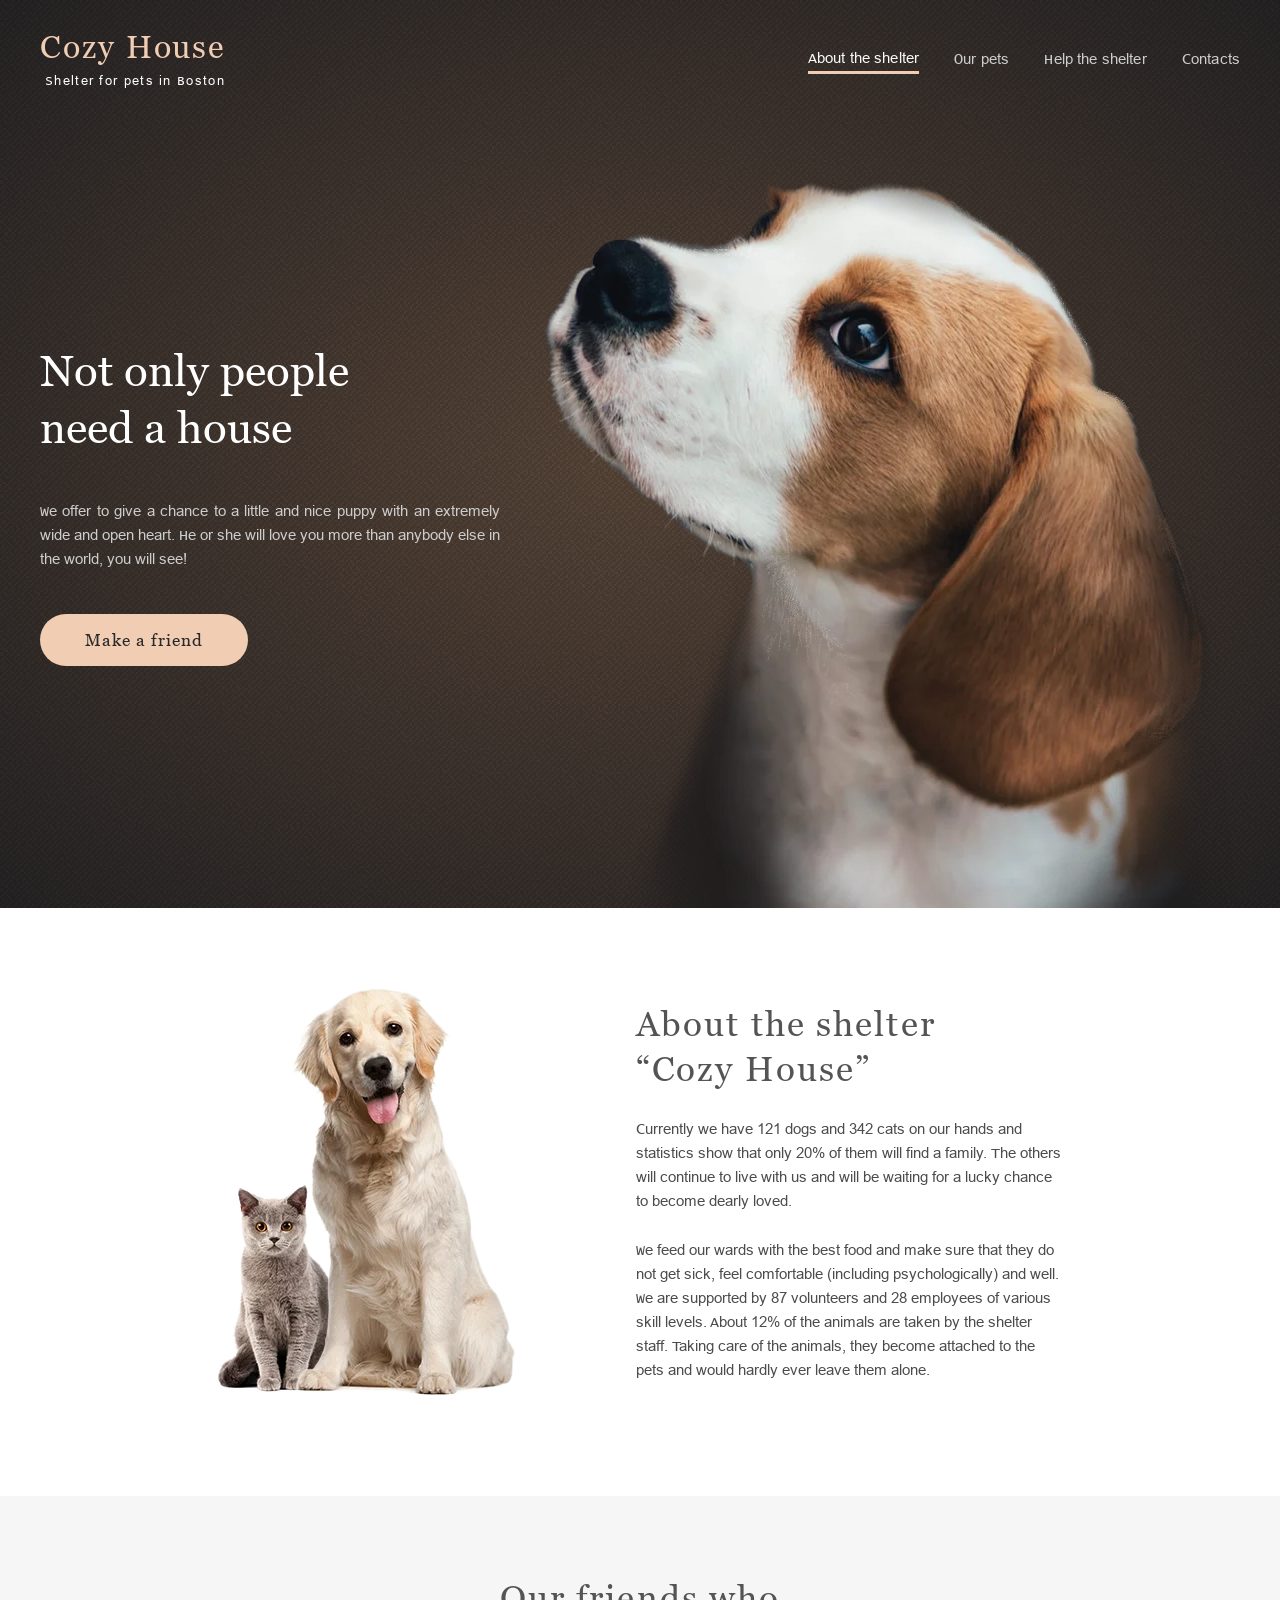
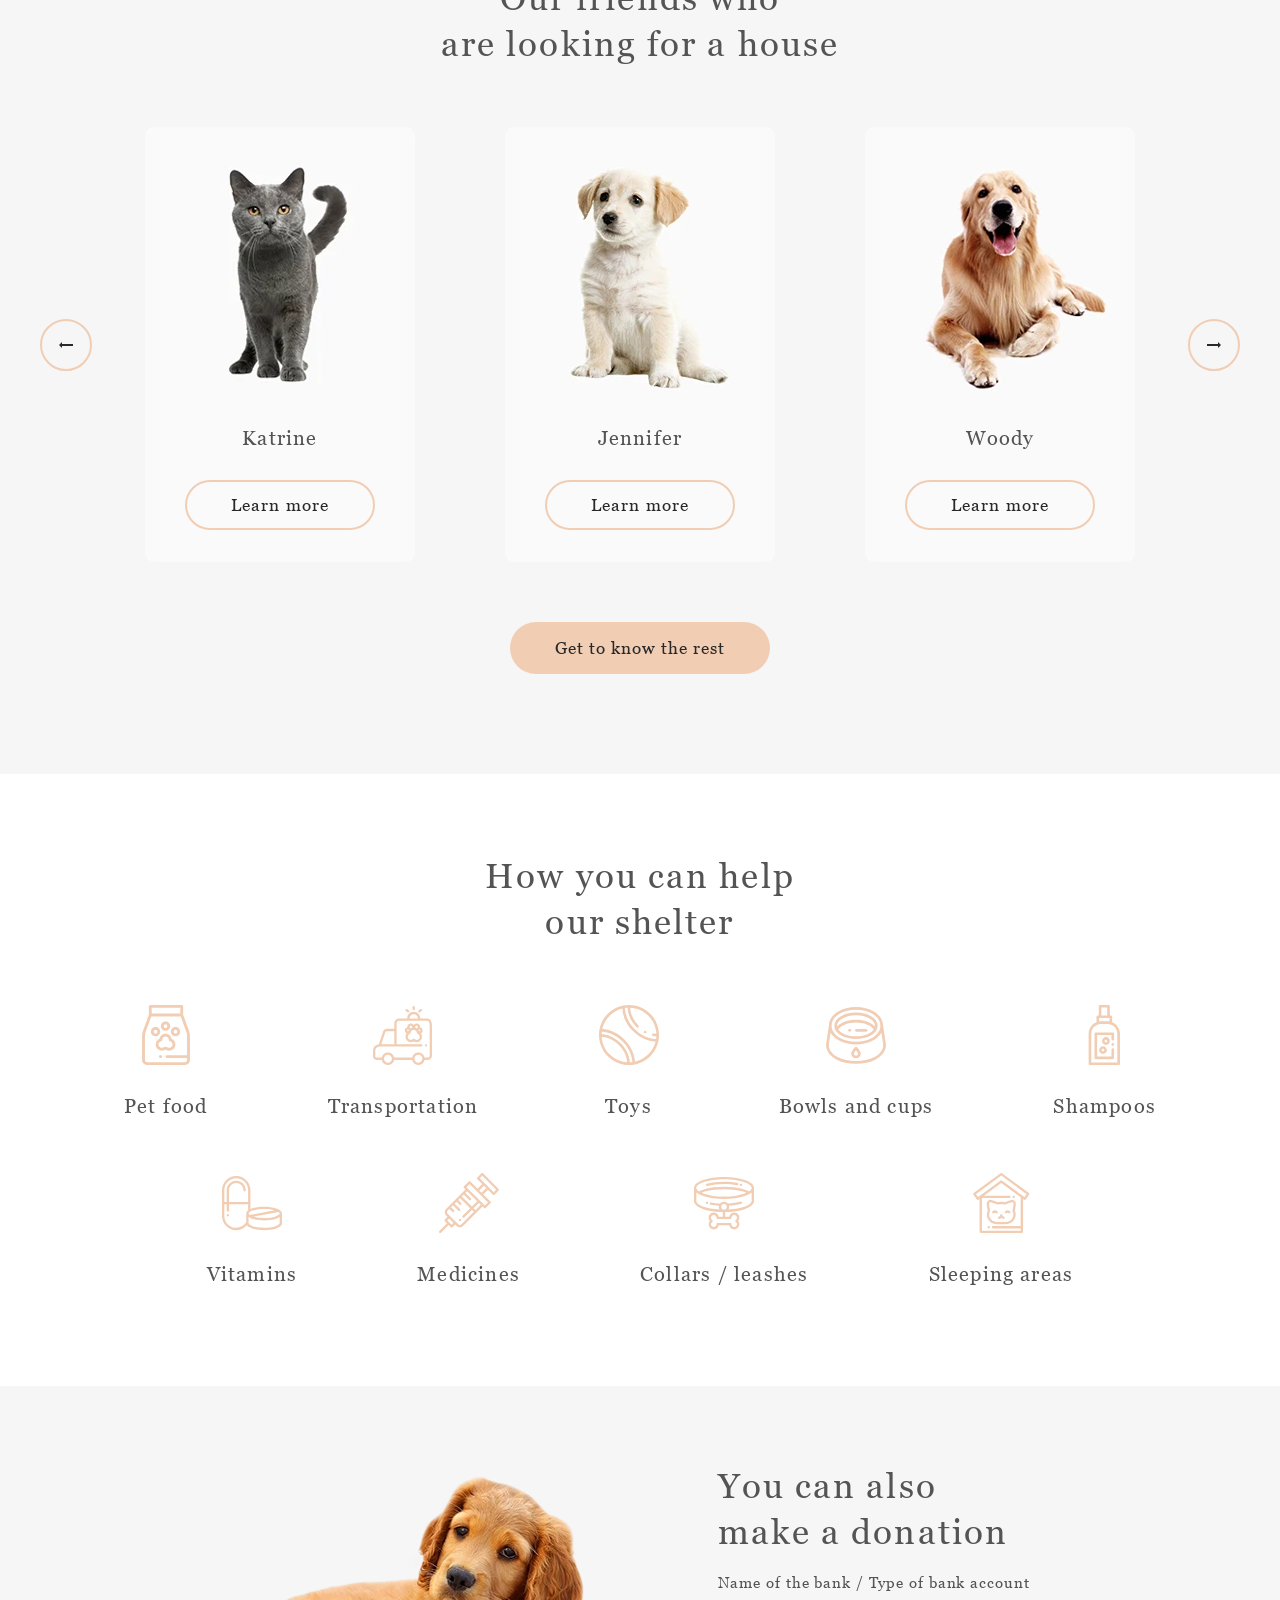
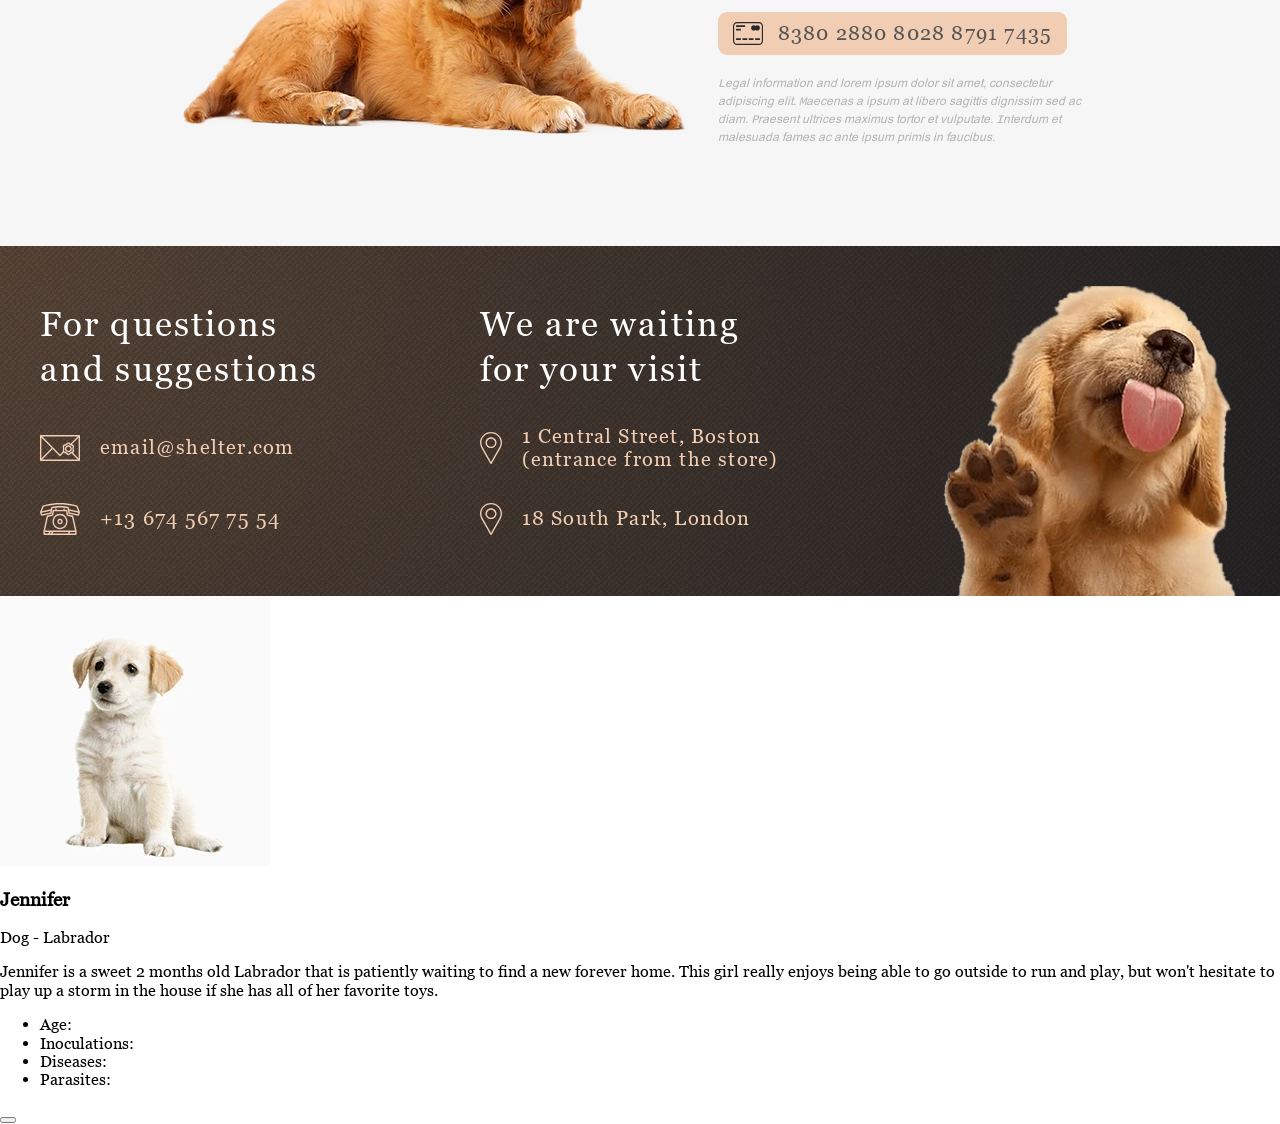
==== commit f0ef5630: "fix: change menu behavior on pets page" ====
--- a/shelter/pages/home/index.html
+++ b/shelter/pages/home/index.html
@@ -376,7 +376,28 @@
     </div>
   </footer>
 
+  <div class="popup">
+    <div class="popup__content">
+      <img src="../../assets/images/pets-jennifer.webp" alt="" class="popup__picture">
+      <div class="popup__info-block">
+        <h3 class="popup__pet-name">Jennifer</h3>
+        <span class="popup__pet-type">Dog - Labrador</span>
+        <p class="popup__description">Jennifer is a sweet 2 months old Labrador that is patiently waiting to find a new
+          forever home. This girl really enjoys being able to go outside to run and play, but won't hesitate to play up
+          a storm in the house if she has all of her favorite toys.</p>
+        <ul class="popup__info-list">
+          <li>Age: <span></span></li>
+          <li>Inoculations: <span></span></li>
+          <li>Diseases: <span></span></li>
+          <li>Parasites: <span></span></li>
+        </ul>
+      </div>
+      <button class="popup__btn-close"></button>
+    </div>
+  </div>
+
   <script src="../../assets/js/burger-menu.js"></script>
+  <script src="../../assets/js/main_slider.js"></script>
 </body>
 
 </html>
--- a/shelter/assets/css/main.css
+++ b/shelter/assets/css/main.css
@@ -598,18 +598,18 @@
   width: 1.875rem;
   height: 1.375rem;
   position: relative;
-  border-bottom: 2px solid #f1cdb3;
+  border-bottom: 0.125rem solid #f1cdb3;
   transition: 0.3s;
 }
 .burger-btn.burger-btn--active {
-  transform: rotate(90deg);
+  transform: rotate(-90deg);
 }
 @media (hover: hover) and (pointer: fine) {
   .burger-btn:hover {
     cursor: pointer;
   }
 }
-.burger-btn:active {
+.burger-btn:not(.burger-btn--active):active {
   transform: scale(0.8);
 }
 .burger-btn::after {
@@ -647,7 +647,7 @@
     display: flex;
     justify-content: flex-end;
     align-items: center;
-    position: absolute;
+    position: fixed;
     background: rgba(0, 0, 0, 0.7);
     top: 0;
     right: 0;
@@ -663,7 +663,7 @@
   }
   .nav__list .nav__link {
     font-weight: 400;
-    font-size: 32px;
+    font-size: 2rem;
     line-height: 160%;
     color: var(--color-light-s);
   }
@@ -1414,6 +1414,39 @@
   min-height: 7.5rem;
   margin-top: 0;
 }
+@media (max-width: 767px) {
+  .pets--header .pets--menu-767 {
+    z-index: 1;
+  }
+  .pets--header .pets--menu-767 .nav__link {
+    color: #cdcdcd;
+  }
+}
+@media (max-width: 767px) and (hover: hover) and (pointer: fine) {
+  .pets--header .pets--menu-767 .nav__link:not(.nav__link--active):hover {
+    cursor: pointer;
+    color: #fafafa;
+  }
+}
+@media (max-width: 767px) {
+  .pets--header .pets--menu-767 .nav__link.nav__link--active {
+    cursor: default;
+    color: #fafafa;
+    border-bottom: 0.1875rem solid #f1cdb3;
+  }
+  .pets--header .burger-btn--black {
+    z-index: 2;
+  }
+  .pets--header .burger-btn--active {
+    border-bottom: 0.125rem solid #f1cdb3;
+  }
+  .pets--header .burger-btn--active::after {
+    background-color: #f1cdb3;
+  }
+  .pets--header .burger-btn--active::before {
+    background-color: #f1cdb3;
+  }
+}
 
 .pets {
   background: #f6f6f6;
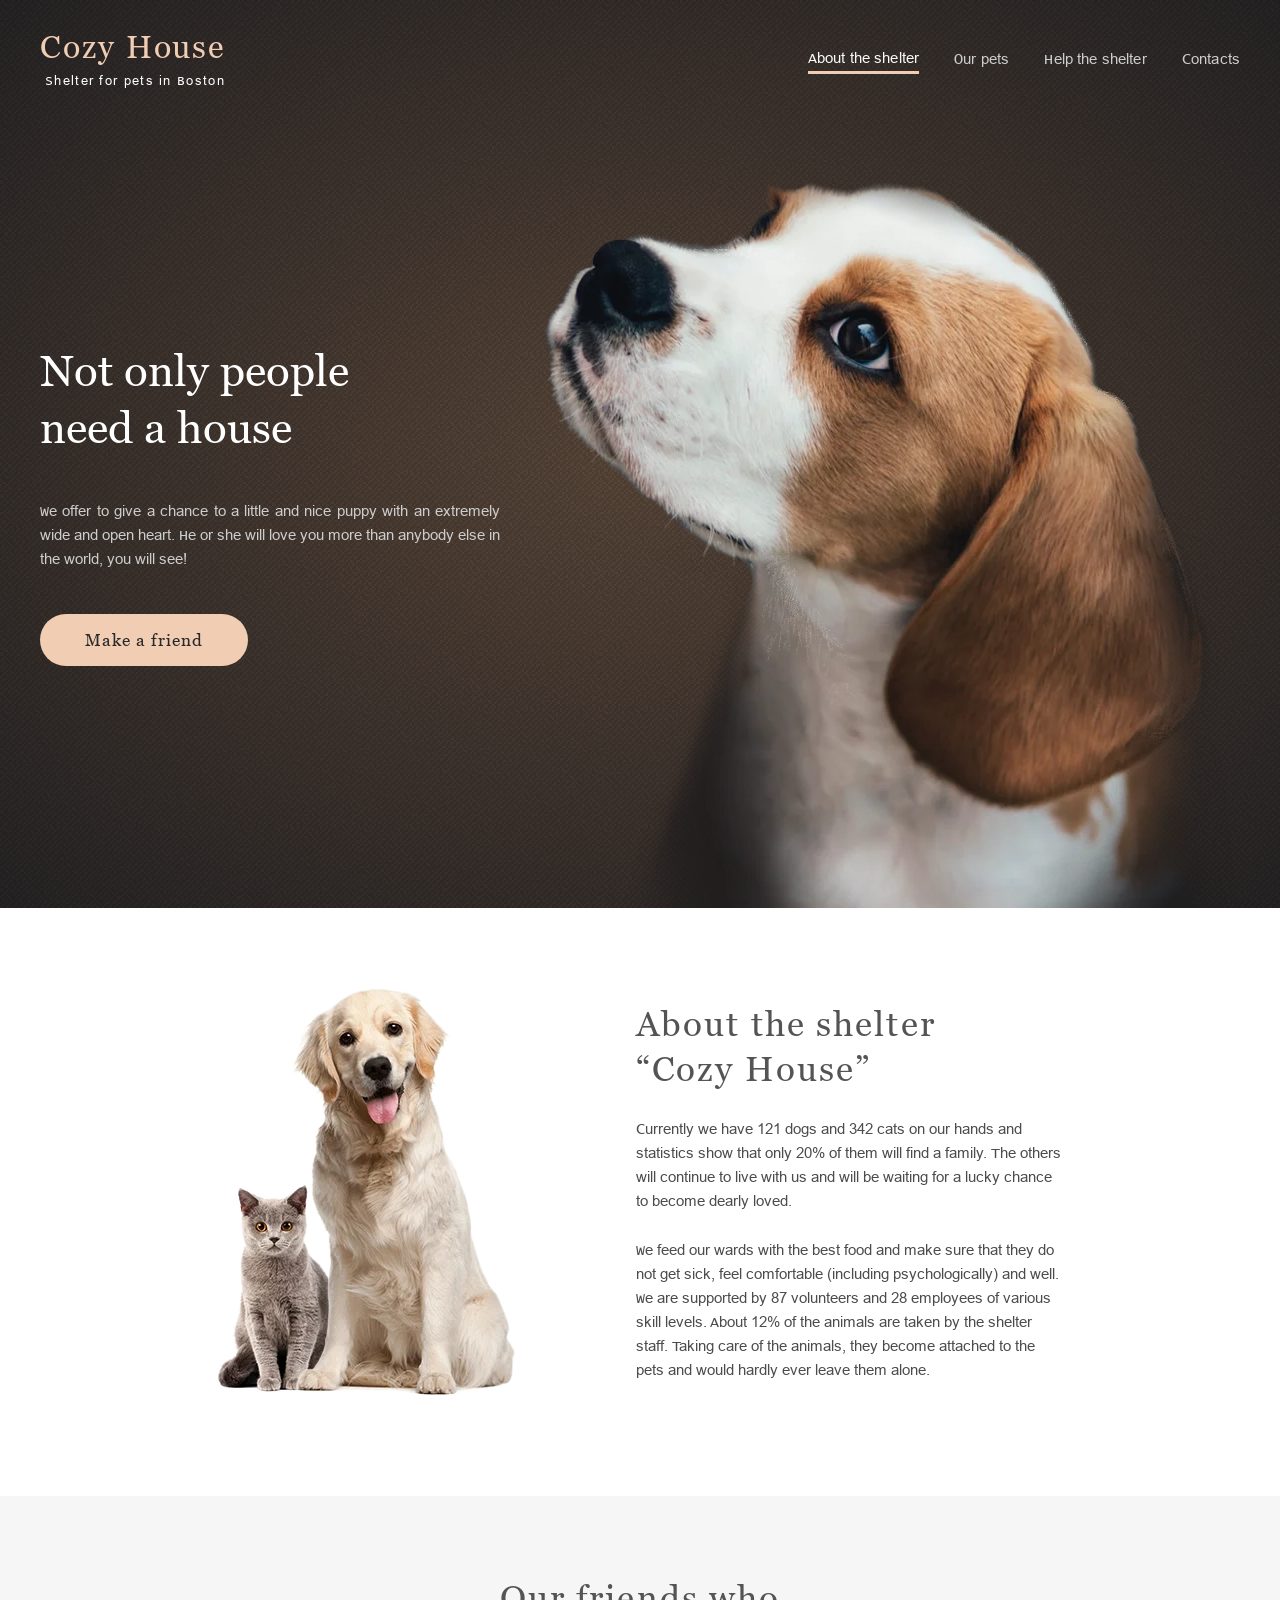
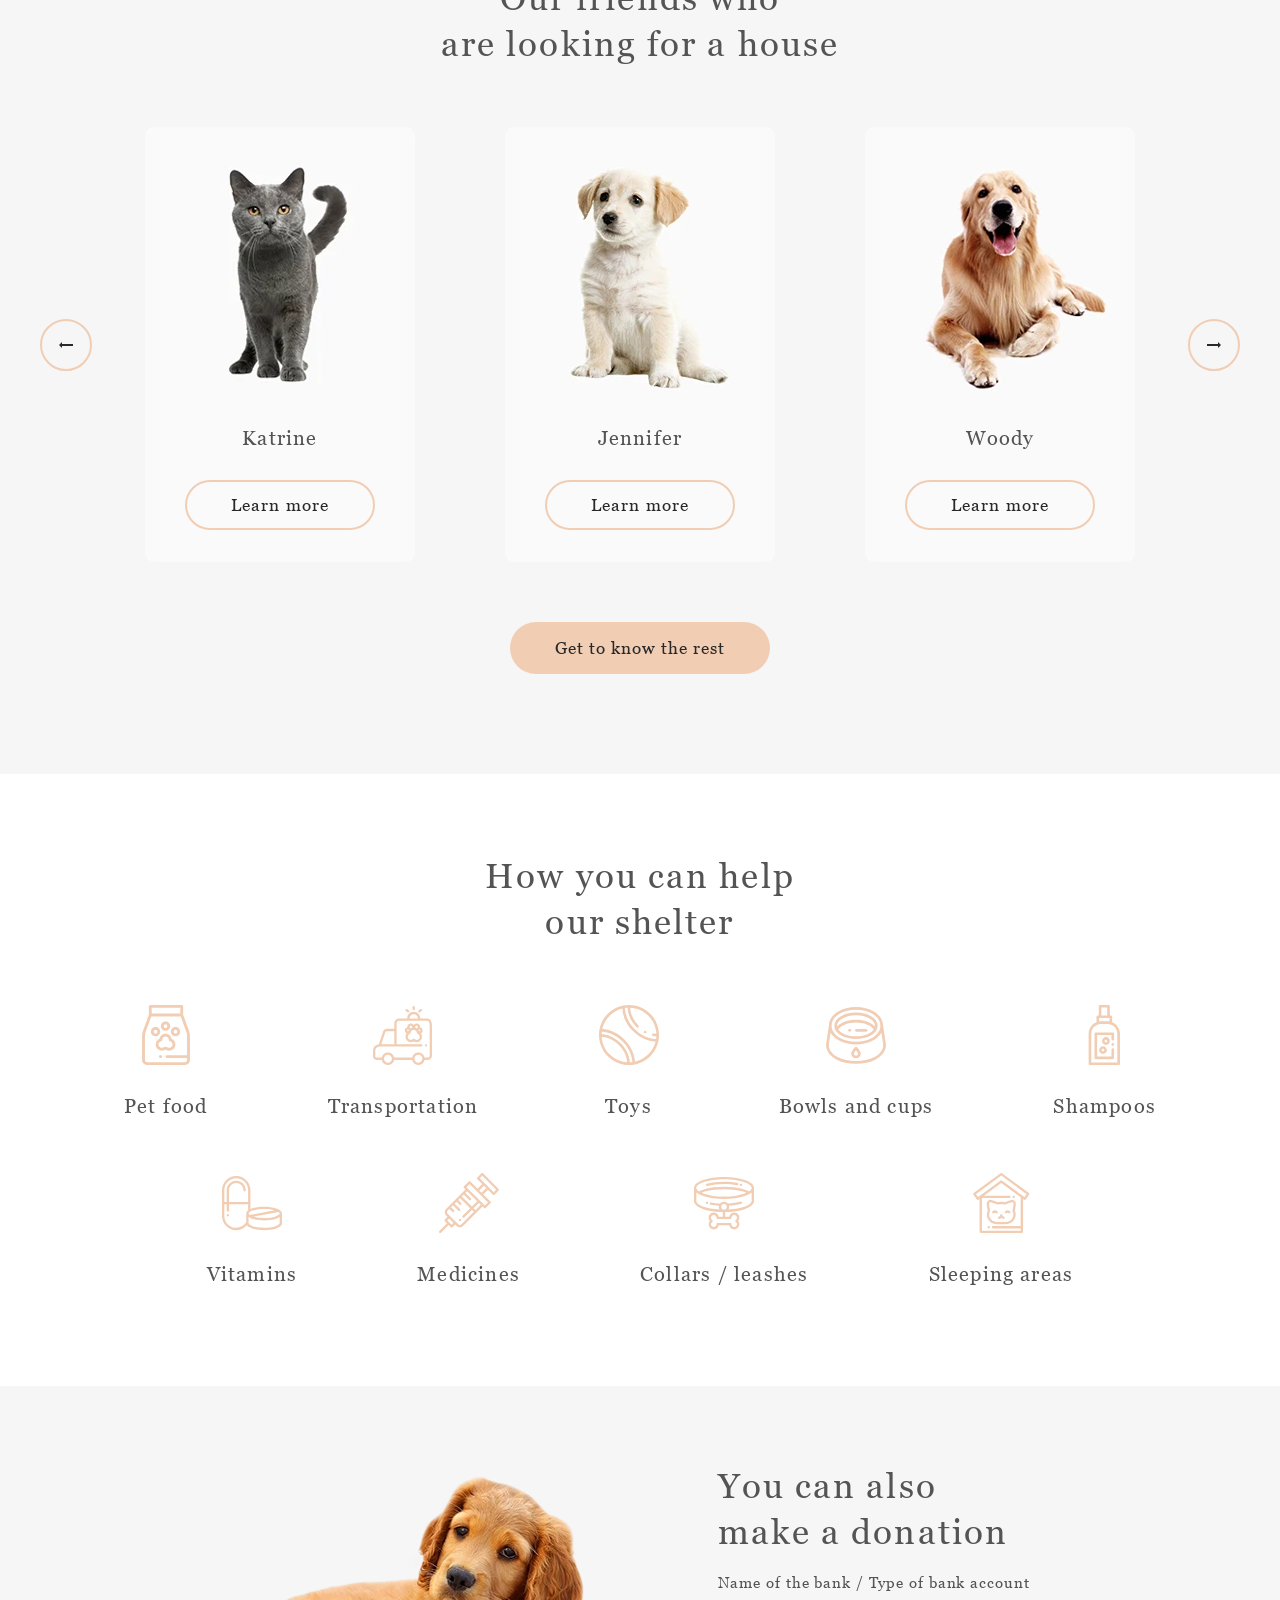
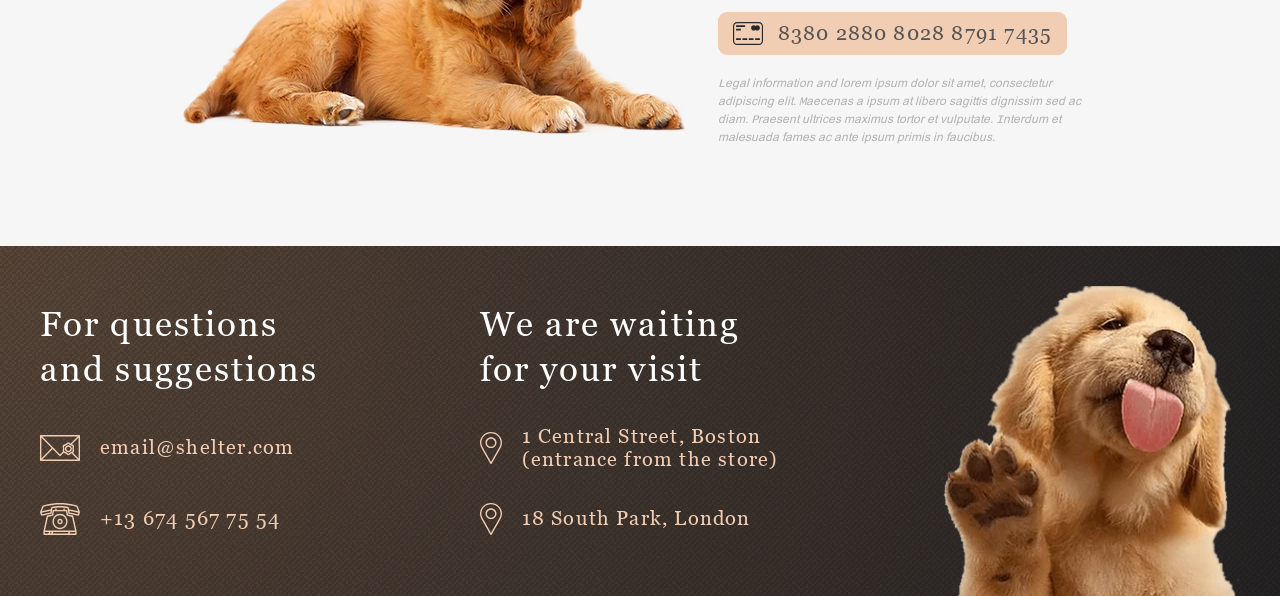
==== commit 478591f5: "feat: add popup markup and styles" ====
--- a/shelter/pages/home/index.html
+++ b/shelter/pages/home/index.html
@@ -380,24 +380,33 @@
     <div class="popup__content">
       <img src="../../assets/images/pets-jennifer.webp" alt="" class="popup__picture">
       <div class="popup__info-block">
-        <h3 class="popup__pet-name">Jennifer</h3>
-        <span class="popup__pet-type">Dog - Labrador</span>
+        <h3 class="popup__pet-name section-title">Jennifer</h3>
+        <span class="popup__pet-type title-h3">Dog - Labrador</span>
         <p class="popup__description">Jennifer is a sweet 2 months old Labrador that is patiently waiting to find a new
           forever home. This girl really enjoys being able to go outside to run and play, but won't hesitate to play up
           a storm in the house if she has all of her favorite toys.</p>
         <ul class="popup__info-list">
-          <li>Age: <span></span></li>
-          <li>Inoculations: <span></span></li>
-          <li>Diseases: <span></span></li>
-          <li>Parasites: <span></span></li>
+          <li>Age: <span>2 months</span></li>
+          <li>Inoculations: <span>none</span></li>
+          <li>Diseases: <span>none</span></li>
+          <li>Parasites: <span>none</span></li>
         </ul>
       </div>
-      <button class="popup__btn-close"></button>
+      <button class="popup__btn-close">
+        <svg viewBox="0 0 12 12" fill="none" xmlns="http://www.w3.org/2000/svg">
+          <path fill-rule="evenodd" clip-rule="evenodd"
+            d="M7.42618 6.00003L11.7046 1.72158C12.0985 1.32775 12.0985 0.689213 11.7046 0.295433C11.3108 -0.0984027 10.6723 -0.0984027 10.2785 0.295433L5.99998 4.57394L1.72148 0.295377C1.32765 -0.098459 0.68917 -0.098459 0.295334 0.295377C-0.0984448 0.689213 -0.0984448 1.32775 0.295334 1.72153L4.57383 5.99997L0.295334 10.2785C-0.0984448 10.6723 -0.0984448 11.3108 0.295334 11.7046C0.68917 12.0985 1.32765 12.0985 1.72148 11.7046L5.99998 7.42612L10.2785 11.7046C10.6723 12.0985 11.3108 12.0985 11.7046 11.7046C12.0985 11.3108 12.0985 10.6723 11.7046 10.2785L7.42618 6.00003Z"
+            fill="#292929" />
+        </svg>
+      </button>
     </div>
   </div>
 
   <script src="../../assets/js/burger-menu.js"></script>
   <script src="../../assets/js/main_slider.js"></script>
+  <script>
+    // alert('Уважаемый проверяющий! Прошу проверить мою работу позже, если у Вас есть такая возможность, или, пожалуйста, не скрывайте контакты. Спасибо.')
+  </script>
 </body>
 
 </html>
--- a/shelter/assets/css/main.css
+++ b/shelter/assets/css/main.css
@@ -349,7 +349,7 @@
   color: inherit;
 }
 
-.bs__button, .card .card__button, .slider__btn, .burger-btn {
+.popup__content .popup__btn-close, .bs__button, .card .card__button, .slider__btn, .burger-btn {
   outline: none;
   border: none;
   background: transparent;
@@ -1591,5 +1591,208 @@
     gap: 1.875rem;
   }
 }
+.popup {
+  width: 100%;
+  height: 100vh;
+  display: none;
+  align-items: center;
+  justify-content: center;
+  background: rgba(41, 41, 41, 0.6);
+  position: fixed;
+  top: 0;
+  right: 0;
+}
+
+.popup__content {
+  width: 56.25rem;
+  min-height: 31.25rem;
+  display: flex;
+  gap: 1.8125rem;
+  background: #fafafa;
+  border-radius: 0.5625rem;
+  position: relative;
+}
+.popup__content .popup__picture {
+  width: 31.25rem;
+  border-radius: 0.5625rem 0 0 0.5625rem;
+  object-fit: cover;
+}
+.popup__content .popup__info-block {
+  width: 21.9375rem;
+  display: flex;
+  flex-direction: column;
+  margin-top: 3.125rem;
+  padding-bottom: 1.25rem;
+}
+.popup__content .popup__info-block .popup__pet-name {
+  color: #000000;
+  margin: 0;
+}
+.popup__content .popup__info-block .popup__pet-type {
+  color: #000000;
+  text-align: left;
+  margin-top: 0.625rem;
+}
+.popup__content .popup__info-block .popup__description {
+  font-family: "Georgia", sans-serif;
+  font-weight: 400;
+  font-size: 0.9375rem;
+  line-height: 110%;
+  letter-spacing: 0.06em;
+  color: #000000;
+  margin: 2.5rem 0;
+}
+.popup__content .popup__info-block .popup__info-list {
+  display: flex;
+  flex-direction: column;
+  gap: 0.6875rem;
+  padding-left: 0.9375rem;
+  margin: 0;
+  margin-top: 0.3125rem;
+}
+.popup__content .popup__info-block .popup__info-list li {
+  font-family: "Georgia", sans-serif;
+  font-weight: 700;
+  font-size: 0.9375rem;
+  line-height: 110%;
+  letter-spacing: 0.09375rem;
+  color: #000000;
+}
+.popup__content .popup__info-block .popup__info-list li span {
+  font-weight: 400;
+}
+.popup__content .popup__info-block .popup__info-list li::marker {
+  color: #f1cdb3;
+}
+.popup__content .popup__btn-close {
+  width: 3.25rem;
+  height: 3.25rem;
+  display: flex;
+  align-items: center;
+  justify-content: center;
+  border-radius: 50%;
+  border: 0.125rem solid #f1cdb3;
+  position: absolute;
+  top: -3.25rem;
+  right: -2.625rem;
+  transition: 0.3s;
+}
+.popup__content .popup__btn-close svg {
+  width: 0.75rem;
+  height: 0.75rem;
+  fill: #292929;
+}
+@media (hover: hover) and (pointer: fine) {
+  .popup__content .popup__btn-close:hover {
+    cursor: pointer;
+    background-color: #fddcc4;
+    border-color: #fddcc4;
+  }
+}
+.popup__content .popup__btn-close:active {
+  cursor: pointer;
+  background-color: #fddcc4;
+  border-color: #fddcc4;
+  transform: scale(0.8);
+}
+.popup__content .popup__btn-close.btn-close--active {
+  background-color: #fddcc4;
+  border-color: #fddcc4;
+}
+
+@media (max-width: 1060px) {
+  .popup__content {
+    width: 75%;
+    min-height: 21.875rem;
+    gap: 0rem;
+    align-items: center;
+  }
+  .popup__content .popup__picture {
+    width: 50%;
+    align-self: normal;
+  }
+  .popup__content .popup__info-block {
+    width: 50%;
+    height: fit-content;
+    margin-top: 0rem;
+    padding: 0.9375rem;
+  }
+  .popup__content .popup__info-block .popup__description {
+    font-size: 0.8125rem;
+    line-height: 110%;
+    letter-spacing: 0.06em;
+    margin: 1.25rem 0;
+  }
+  .popup__content .popup__info-block .popup__info-list {
+    display: flex;
+    flex-direction: column;
+    gap: 0.3125rem;
+    padding-left: 0.9375rem;
+    margin: 0;
+    margin-top: 0rem;
+    justify-self: flex-end;
+  }
+  .popup__content .popup__info-block .popup__info-list li {
+    font-family: "Georgia", sans-serif;
+    font-weight: 700;
+    font-size: 0.9375rem;
+    line-height: 110%;
+    letter-spacing: 0.09375rem;
+    color: #000000;
+  }
+  .popup__content .popup__info-block .popup__info-list li span {
+    font-weight: 400;
+  }
+  .popup__content .popup__info-block .popup__info-list li::marker {
+    color: #f1cdb3;
+  }
+}
+@media (max-width: 650px) {
+  .popup__content {
+    width: 15rem;
+    min-height: 21.3125rem;
+    gap: 0.625rem;
+    padding: 0.625rem;
+  }
+  .popup__content .popup__picture {
+    display: none;
+  }
+  .popup__content .popup__info-block {
+    width: 16.25rem;
+    padding: 0.625rem;
+  }
+  .popup__content .popup__info-block .popup__description {
+    font-size: 0.8125rem;
+    line-height: 110%;
+    letter-spacing: 0.06em;
+    margin: 1.25rem 0;
+  }
+  .popup__content .popup__info-block .popup__info-list {
+    display: flex;
+    flex-direction: column;
+    gap: 0.3125rem;
+    padding-left: 0.9375rem;
+    margin: 0;
+    margin-top: 0rem;
+  }
+  .popup__content .popup__info-block .popup__info-list li {
+    font-family: "Georgia", sans-serif;
+    font-weight: 700;
+    font-size: 0.9375rem;
+    line-height: 110%;
+    letter-spacing: 0.09375rem;
+    color: #000000;
+  }
+  .popup__content .popup__info-block .popup__info-list li span {
+    font-weight: 400;
+  }
+  .popup__content .popup__info-block .popup__info-list li::marker {
+    color: #f1cdb3;
+  }
+  .popup__btn-close {
+    top: -3.25rem !important;
+    right: -2rem !important;
+  }
+}
 
 /*# sourceMappingURL=main.css.map */
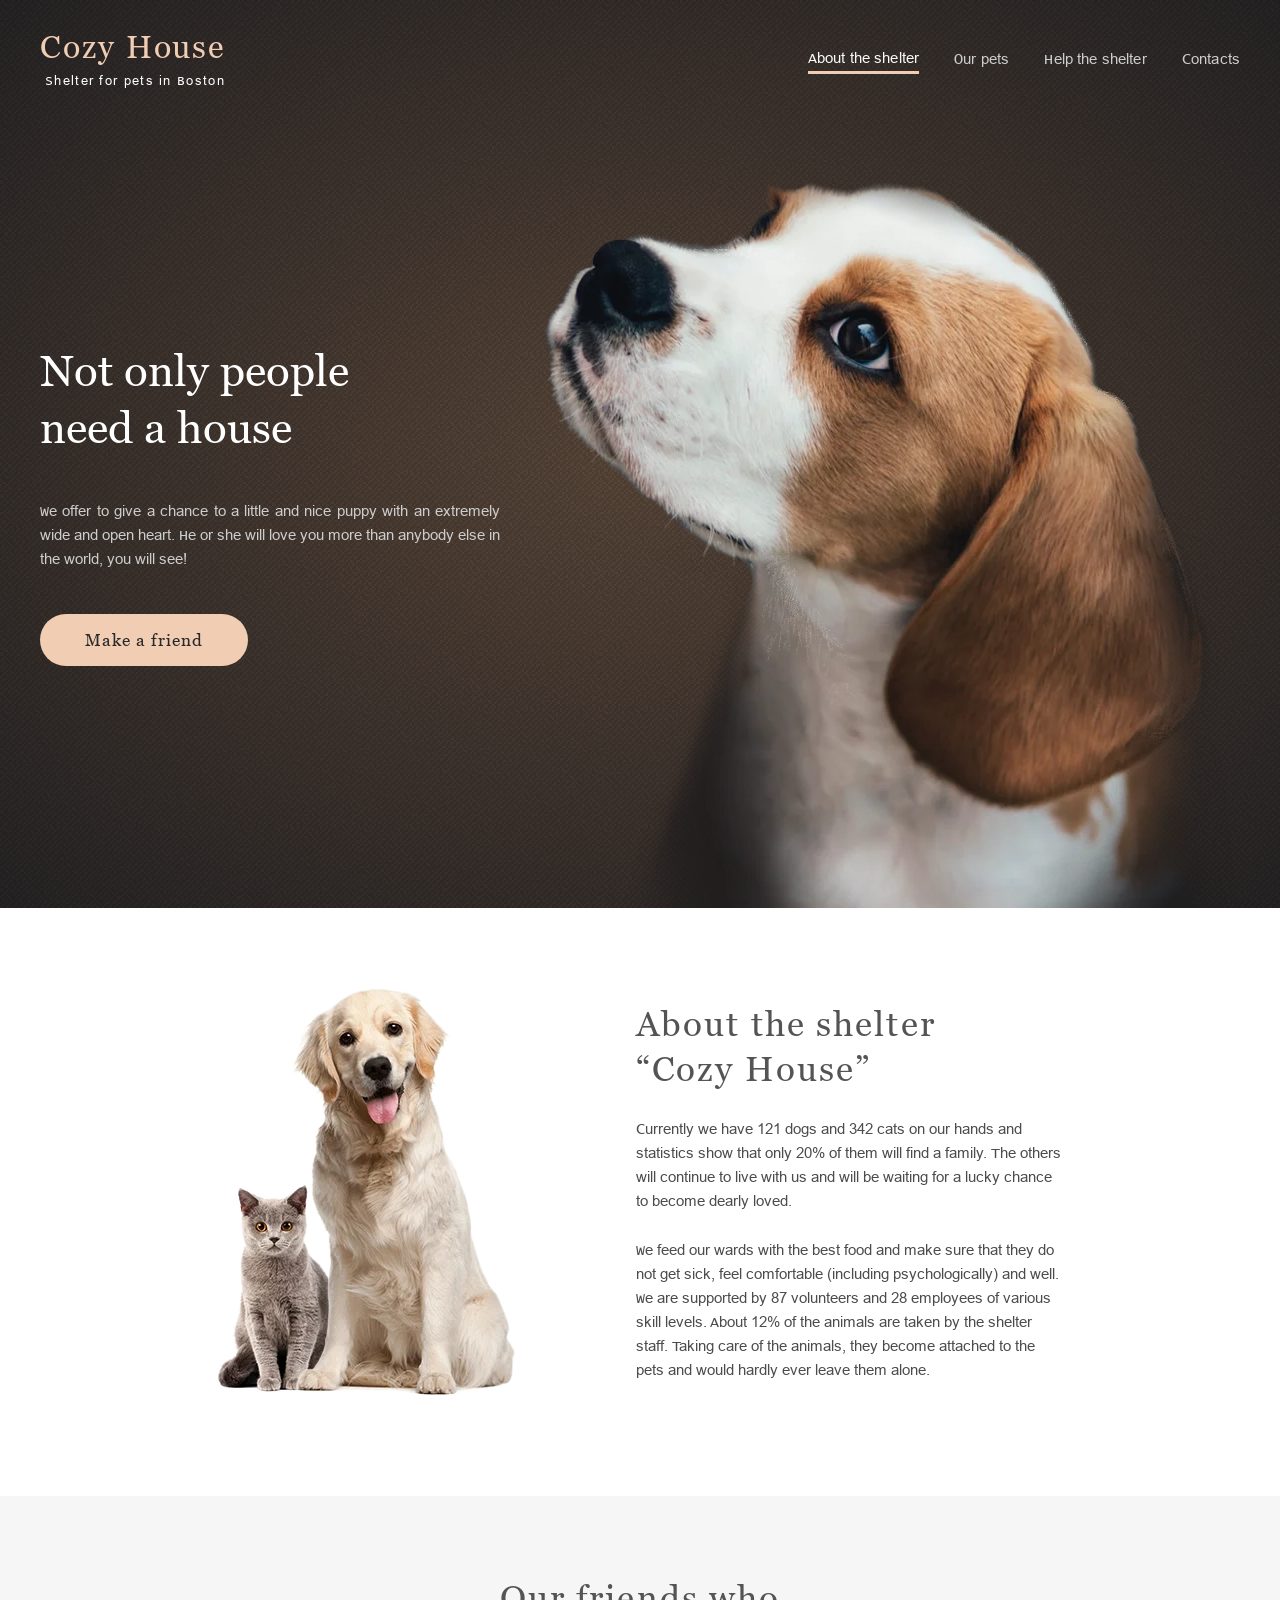
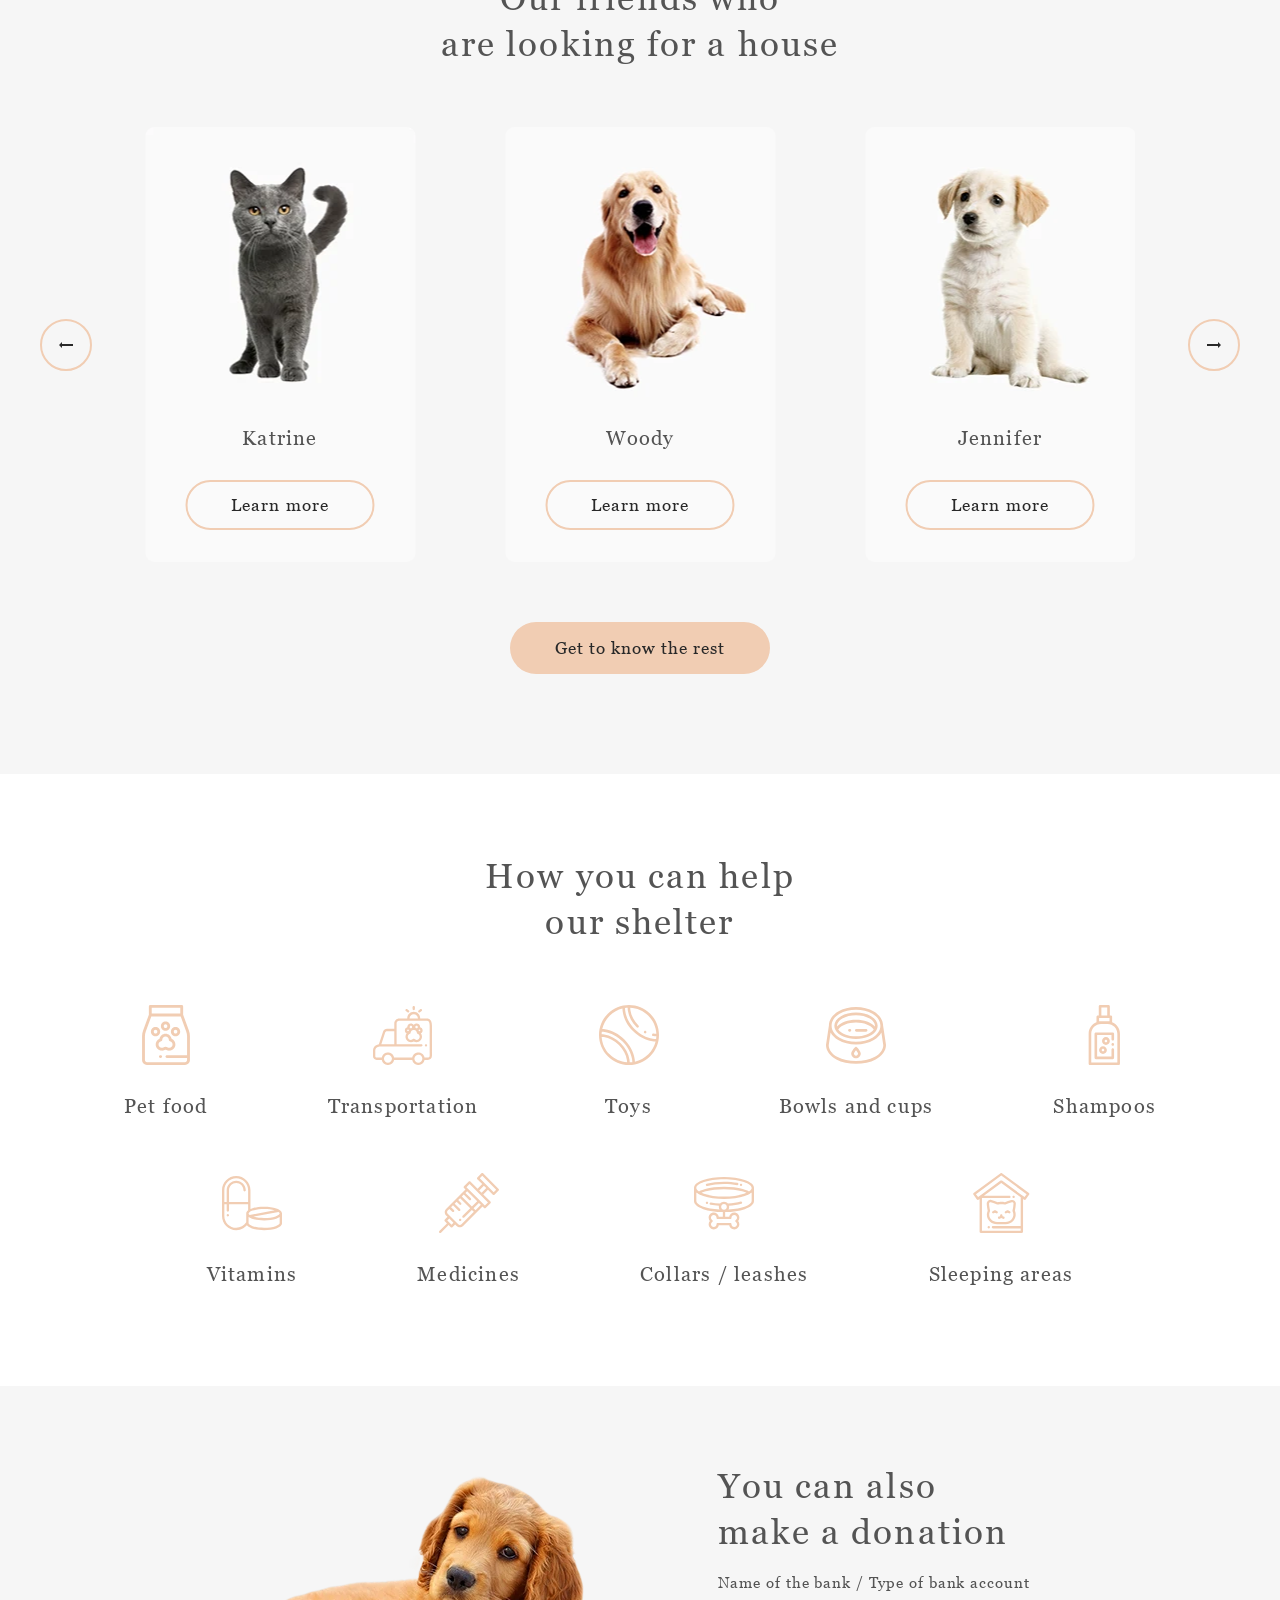
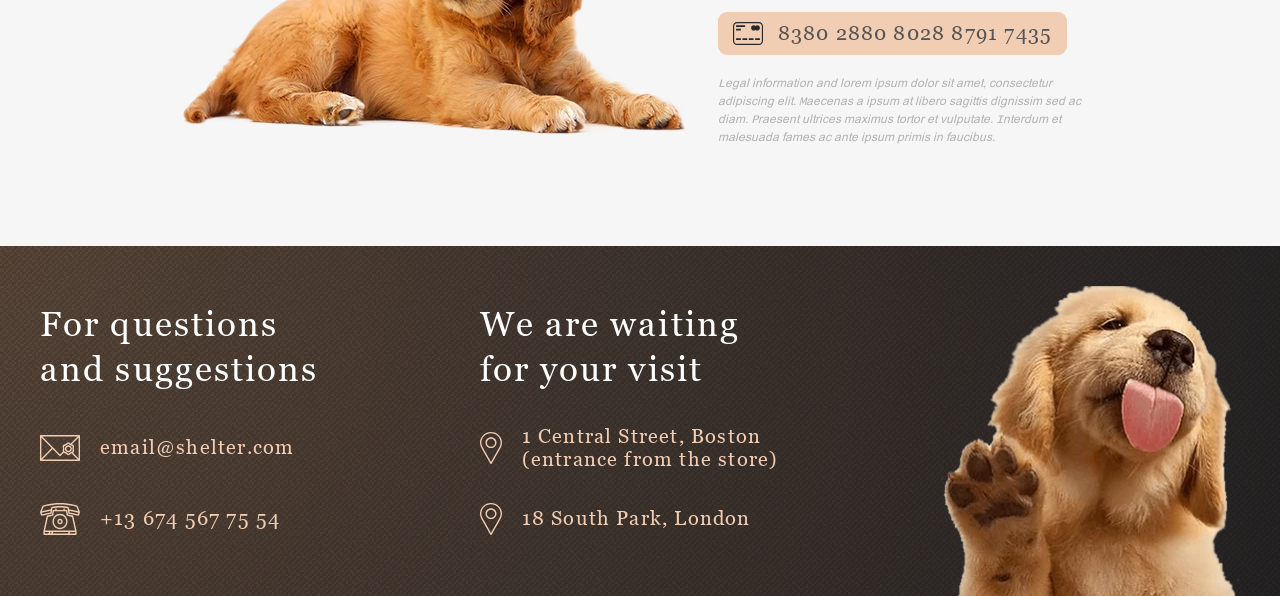
==== commit 5780dbb6: "feat: add slider for home page" ====
--- a/shelter/pages/home/index.html
+++ b/shelter/pages/home/index.html
@@ -86,7 +86,7 @@
             <div class="slider__carousel">
               <div class="slider__card-block card-block-prev"></div>
               <div class="slider__card-block card-block-center">
-                <div class="slider__card card">
+                <!-- <div class="slider__card card">
                   <img src="../../assets/images/pets-katrine.webp" alt="Pet card's image" class="card__image">
                   <h3 class="card__name title-h3">Katrine</h3>
                   <button class="card__button primary-btn">Learn more</button>
@@ -102,7 +102,7 @@
                   <img src="../../assets/images/pets-woody.webp" alt="Pet card's image" class="card__image">
                   <h3 class="card__name title-h3">Woody</h3>
                   <button class="card__button primary-btn">Learn more</button>
-                </div>
+                </div> -->
               </div>
               <div class="slider__card-block card-block-next"></div>
             </div>
@@ -378,7 +378,7 @@
 
   <div class="popup">
     <div class="popup__content">
-      <img src="../../assets/images/pets-jennifer.webp" alt="" class="popup__picture">
+      <img src="../../assets/images/jennifer.webp" alt="" class="popup__picture">
       <div class="popup__info-block">
         <h3 class="popup__pet-name section-title">Jennifer</h3>
         <span class="popup__pet-type title-h3">Dog - Labrador</span>
@@ -405,7 +405,7 @@
   <script src="../../assets/js/burger-menu.js"></script>
   <script src="../../assets/js/main_slider.js"></script>
   <script>
-    // alert('Уважаемый проверяющий! Прошу проверить мою работу позже, если у Вас есть такая возможность, или, пожалуйста, не скрывайте контакты. Спасибо.')
+    alert('Уважаемый проверяющий! Прошу проверить мою работу позже, если у Вас есть такая возможность, или, пожалуйста, не скрывайте контакты. Спасибо.')
   </script>
 </body>
 
--- a/shelter/assets/css/main.css
+++ b/shelter/assets/css/main.css
@@ -374,6 +374,22 @@
     transform: translateX(0%);
   }
 }
+@keyframes move-right {
+  from {
+    transform: translateX(-105%);
+  }
+  to {
+    transform: translateX(-210%);
+  }
+}
+@keyframes move-left {
+  from {
+    transform: translateX(-105%);
+  }
+  to {
+    transform: translateX(0%);
+  }
+}
 .open-menu {
   animation-name: open-menu;
   animation-timing-function: ease;
@@ -385,6 +401,18 @@
   animation-timing-function: ease-out;
   animation-direction: reverse;
   animation-duration: 0.3s;
+}
+
+.move-right {
+  animation-name: move-right;
+  animation-timing-function: ease;
+  animation-duration: 0.7s;
+}
+
+.move-left {
+  animation-name: move-left;
+  animation-timing-function: ease;
+  animation-duration: 0.7s;
 }
 
 :root {
@@ -933,9 +961,10 @@
 }
 
 .slider__carousel {
-  width: 300%;
-  display: flex;
-  transform: translateX(-100%);
+  width: 100%;
+  display: flex;
+  transform: translateX(-105%);
+  gap: 5%;
 }
 
 .slider__card-block {
@@ -1005,11 +1034,12 @@
 }
 @media (max-width: 960px) {
   .slider__cards {
-    width: fit-content;
+    width: 80%;
     min-height: fit-content;
   }
   .slider__card-block {
     gap: 2.5rem;
+    justify-content: center;
   }
 }
 @media (min-width: 611px) and (max-width: 767px) {
@@ -1085,6 +1115,8 @@
 
 .card__image {
   width: 100%;
+  height: 16.875rem;
+  object-fit: cover;
 }
 
 @media (min-width: 961px) and (max-width: 1170px) {
@@ -1093,6 +1125,10 @@
     height: fit-content;
     padding-bottom: 4%;
   }
+  .card .card__image {
+    height: 15.625rem;
+    object-fit: cover;
+  }
 }
 @media (min-width: 611px) and (max-width: 767px) {
   .card {
@@ -1100,8 +1136,12 @@
     height: fit-content;
     padding-bottom: 4%;
   }
+  .card .card__image {
+    height: 12.5rem;
+    object-fit: cover;
+  }
   .card__button {
-    font-size: 0.875rem;
+    font-size: 0.75rem;
   }
 }
 .help__wrapper {
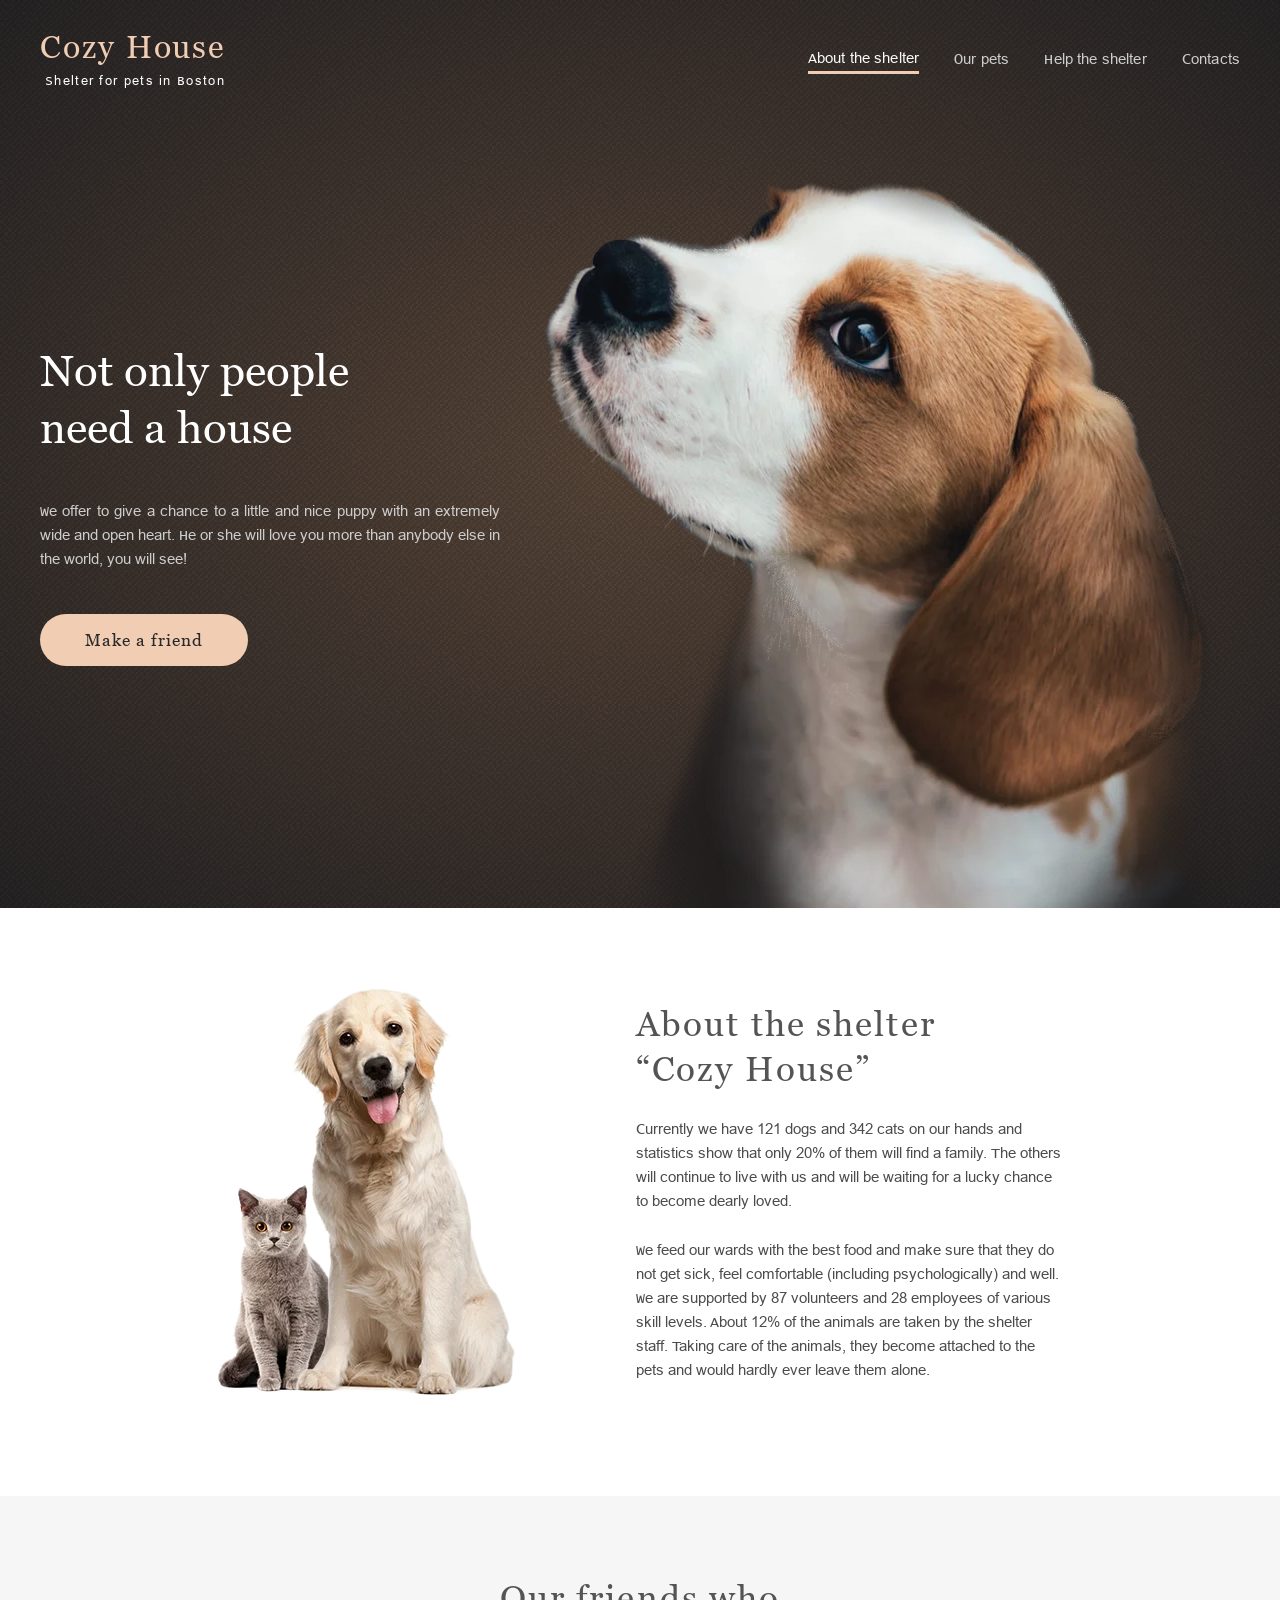
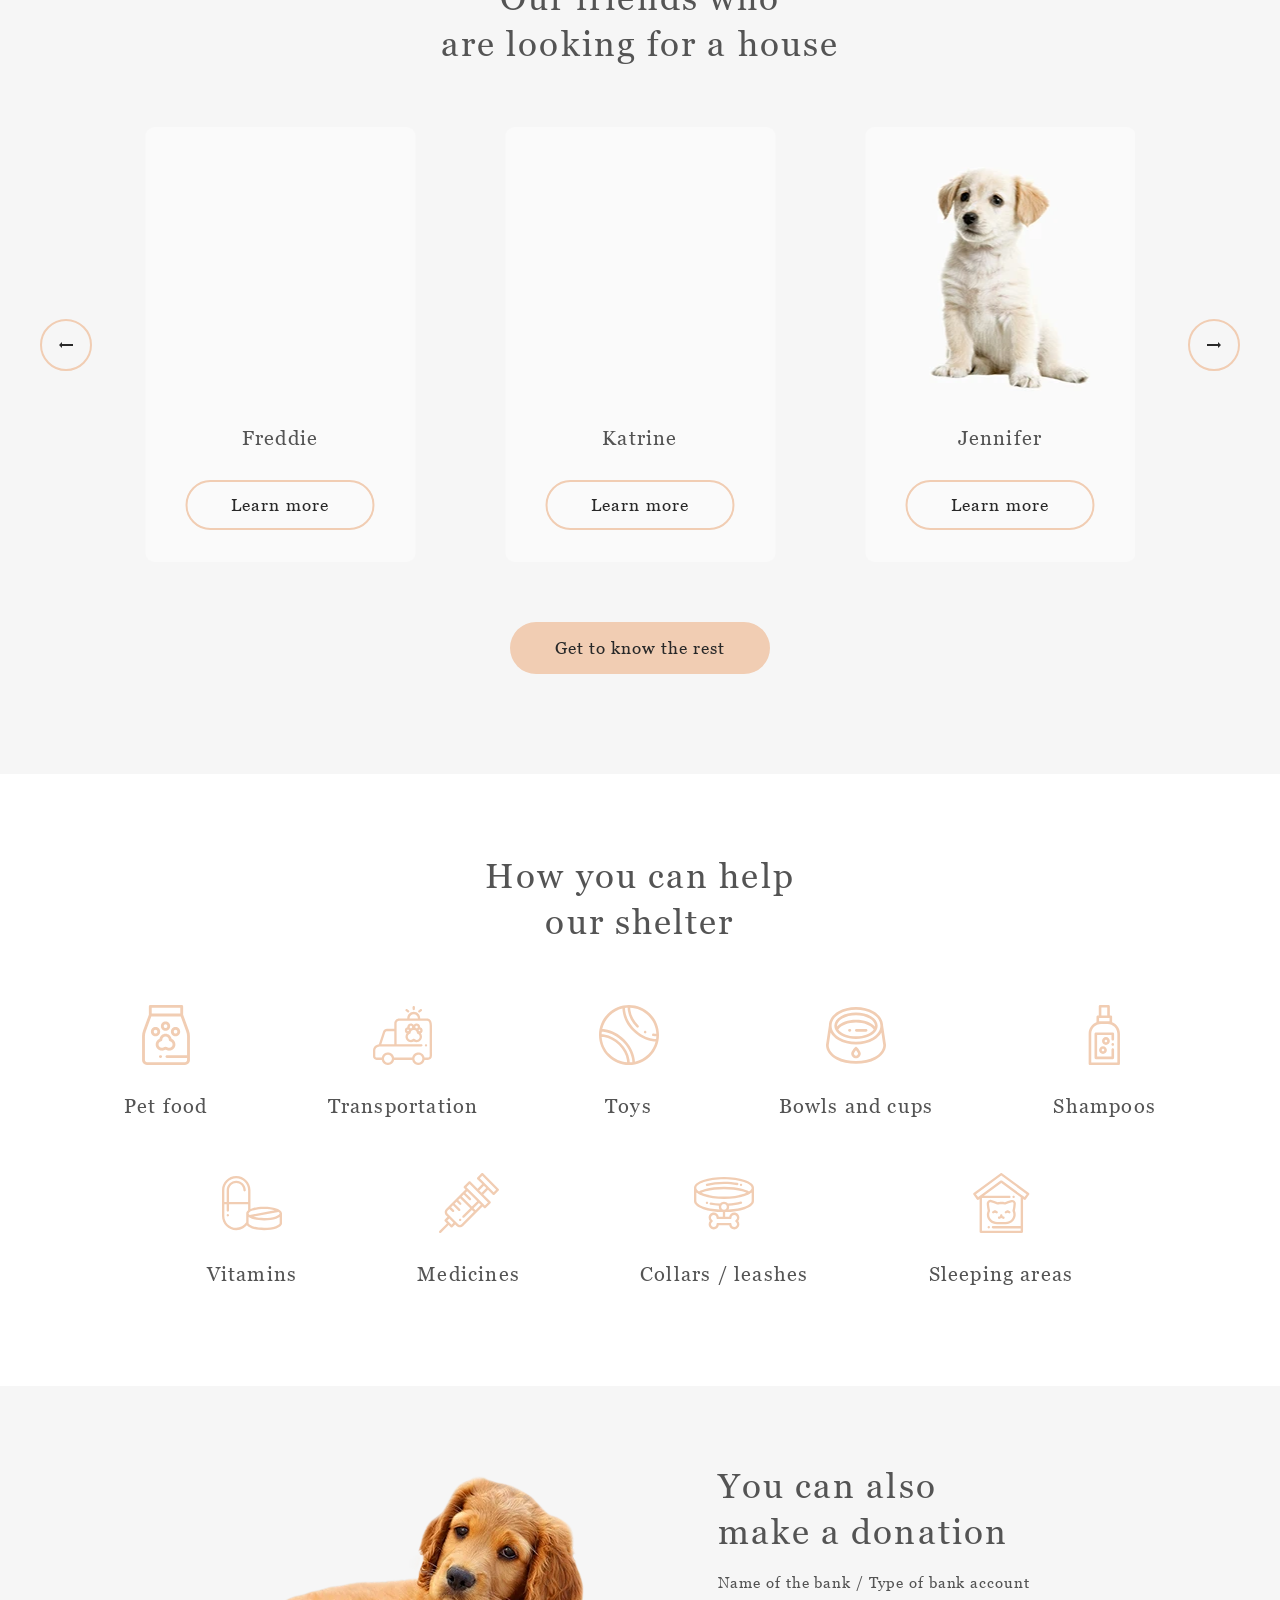
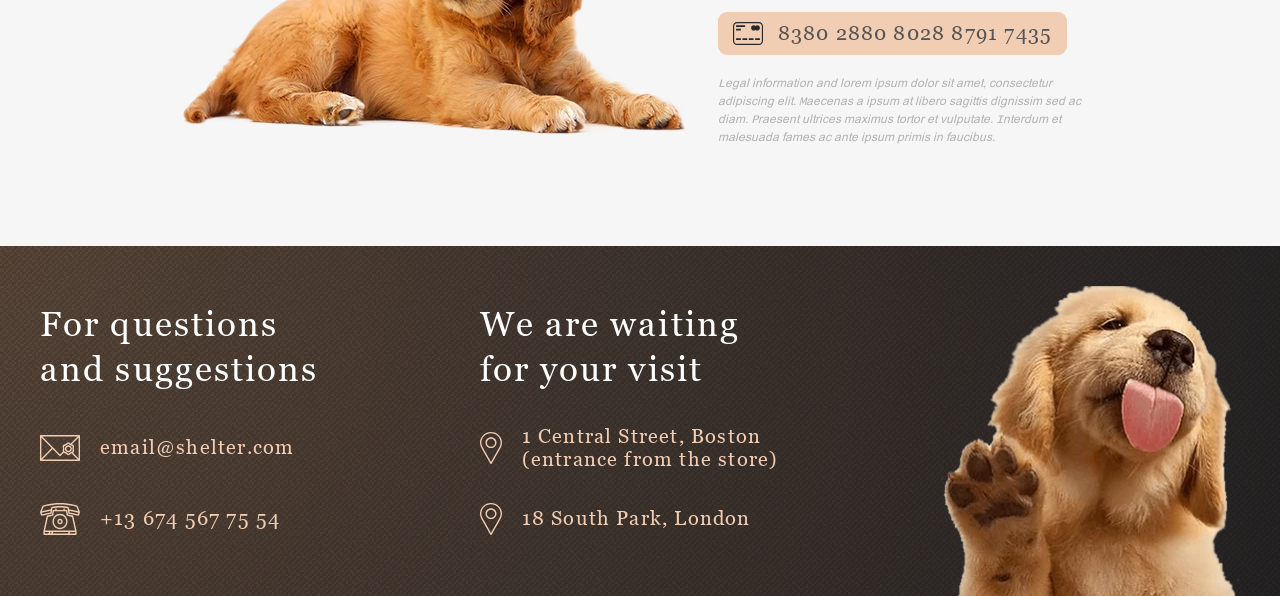
==== commit ae95cf60: "feat: add popup for home page" ====
--- a/shelter/pages/home/index.html
+++ b/shelter/pages/home/index.html
@@ -85,25 +85,7 @@
           <div class="slider__cards">
             <div class="slider__carousel">
               <div class="slider__card-block card-block-prev"></div>
-              <div class="slider__card-block card-block-center">
-                <!-- <div class="slider__card card">
-                  <img src="../../assets/images/pets-katrine.webp" alt="Pet card's image" class="card__image">
-                  <h3 class="card__name title-h3">Katrine</h3>
-                  <button class="card__button primary-btn">Learn more</button>
-                </div>
-
-                <div class="slider__card card d-none-610">
-                  <img src="../../assets/images/pets-jennifer.webp" alt="Pet card's image" class="card__image">
-                  <h3 class="card__name title-h3">Jennifer</h3>
-                  <button class="card__button primary-btn">Learn more</button>
-                </div>
-
-                <div class="slider__card card d-none-960">
-                  <img src="../../assets/images/pets-woody.webp" alt="Pet card's image" class="card__image">
-                  <h3 class="card__name title-h3">Woody</h3>
-                  <button class="card__button primary-btn">Learn more</button>
-                </div> -->
-              </div>
+              <div class="slider__card-block card-block-center slider-block--popup"></div>
               <div class="slider__card-block card-block-next"></div>
             </div>
           </div>
@@ -376,34 +358,11 @@
     </div>
   </footer>
 
-  <div class="popup">
-    <div class="popup__content">
-      <img src="../../assets/images/jennifer.webp" alt="" class="popup__picture">
-      <div class="popup__info-block">
-        <h3 class="popup__pet-name section-title">Jennifer</h3>
-        <span class="popup__pet-type title-h3">Dog - Labrador</span>
-        <p class="popup__description">Jennifer is a sweet 2 months old Labrador that is patiently waiting to find a new
-          forever home. This girl really enjoys being able to go outside to run and play, but won't hesitate to play up
-          a storm in the house if she has all of her favorite toys.</p>
-        <ul class="popup__info-list">
-          <li>Age: <span>2 months</span></li>
-          <li>Inoculations: <span>none</span></li>
-          <li>Diseases: <span>none</span></li>
-          <li>Parasites: <span>none</span></li>
-        </ul>
-      </div>
-      <button class="popup__btn-close">
-        <svg viewBox="0 0 12 12" fill="none" xmlns="http://www.w3.org/2000/svg">
-          <path fill-rule="evenodd" clip-rule="evenodd"
-            d="M7.42618 6.00003L11.7046 1.72158C12.0985 1.32775 12.0985 0.689213 11.7046 0.295433C11.3108 -0.0984027 10.6723 -0.0984027 10.2785 0.295433L5.99998 4.57394L1.72148 0.295377C1.32765 -0.098459 0.68917 -0.098459 0.295334 0.295377C-0.0984448 0.689213 -0.0984448 1.32775 0.295334 1.72153L4.57383 5.99997L0.295334 10.2785C-0.0984448 10.6723 -0.0984448 11.3108 0.295334 11.7046C0.68917 12.0985 1.32765 12.0985 1.72148 11.7046L5.99998 7.42612L10.2785 11.7046C10.6723 12.0985 11.3108 12.0985 11.7046 11.7046C12.0985 11.3108 12.0985 10.6723 11.7046 10.2785L7.42618 6.00003Z"
-            fill="#292929" />
-        </svg>
-      </button>
-    </div>
-  </div>
+  <div class="popup"></div>
 
   <script src="../../assets/js/burger-menu.js"></script>
   <script src="../../assets/js/main_slider.js"></script>
+  <script src="../../assets/js/popup.js"></script>
   <script>
     alert('Уважаемый проверяющий! Прошу проверить мою работу позже, если у Вас есть такая возможность, или, пожалуйста, не скрывайте контакты. Спасибо.')
   </script>
--- a/shelter/assets/css/main.css
+++ b/shelter/assets/css/main.css
@@ -390,6 +390,22 @@
     transform: translateX(0%);
   }
 }
+@keyframes fade-in {
+  from {
+    transform: scale(0);
+  }
+  to {
+    transform: scale(1);
+  }
+}
+@keyframes fade-out {
+  from {
+    transform: scale(1);
+  }
+  to {
+    transform: scale(0);
+  }
+}
 .open-menu {
   animation-name: open-menu;
   animation-timing-function: ease;
@@ -413,6 +429,18 @@
   animation-name: move-left;
   animation-timing-function: ease;
   animation-duration: 0.7s;
+}
+
+.fade-in {
+  animation-name: fade-in;
+  animation-timing-function: ease;
+  animation-duration: 0.3s;
+}
+
+.fade-out {
+  animation-name: fade-out;
+  animation-timing-function: ease;
+  animation-duration: 0.3s;
 }
 
 :root {
@@ -1643,6 +1671,12 @@
   right: 0;
 }
 
+@media (hover: hover) and (pointer: fine) {
+  .popup:hover:not(:has(.popup__content:hover)) .popup__btn-close {
+    background-color: #fddcc4;
+    border-color: #fddcc4;
+  }
+}
 .popup__content {
   width: 56.25rem;
   min-height: 31.25rem;
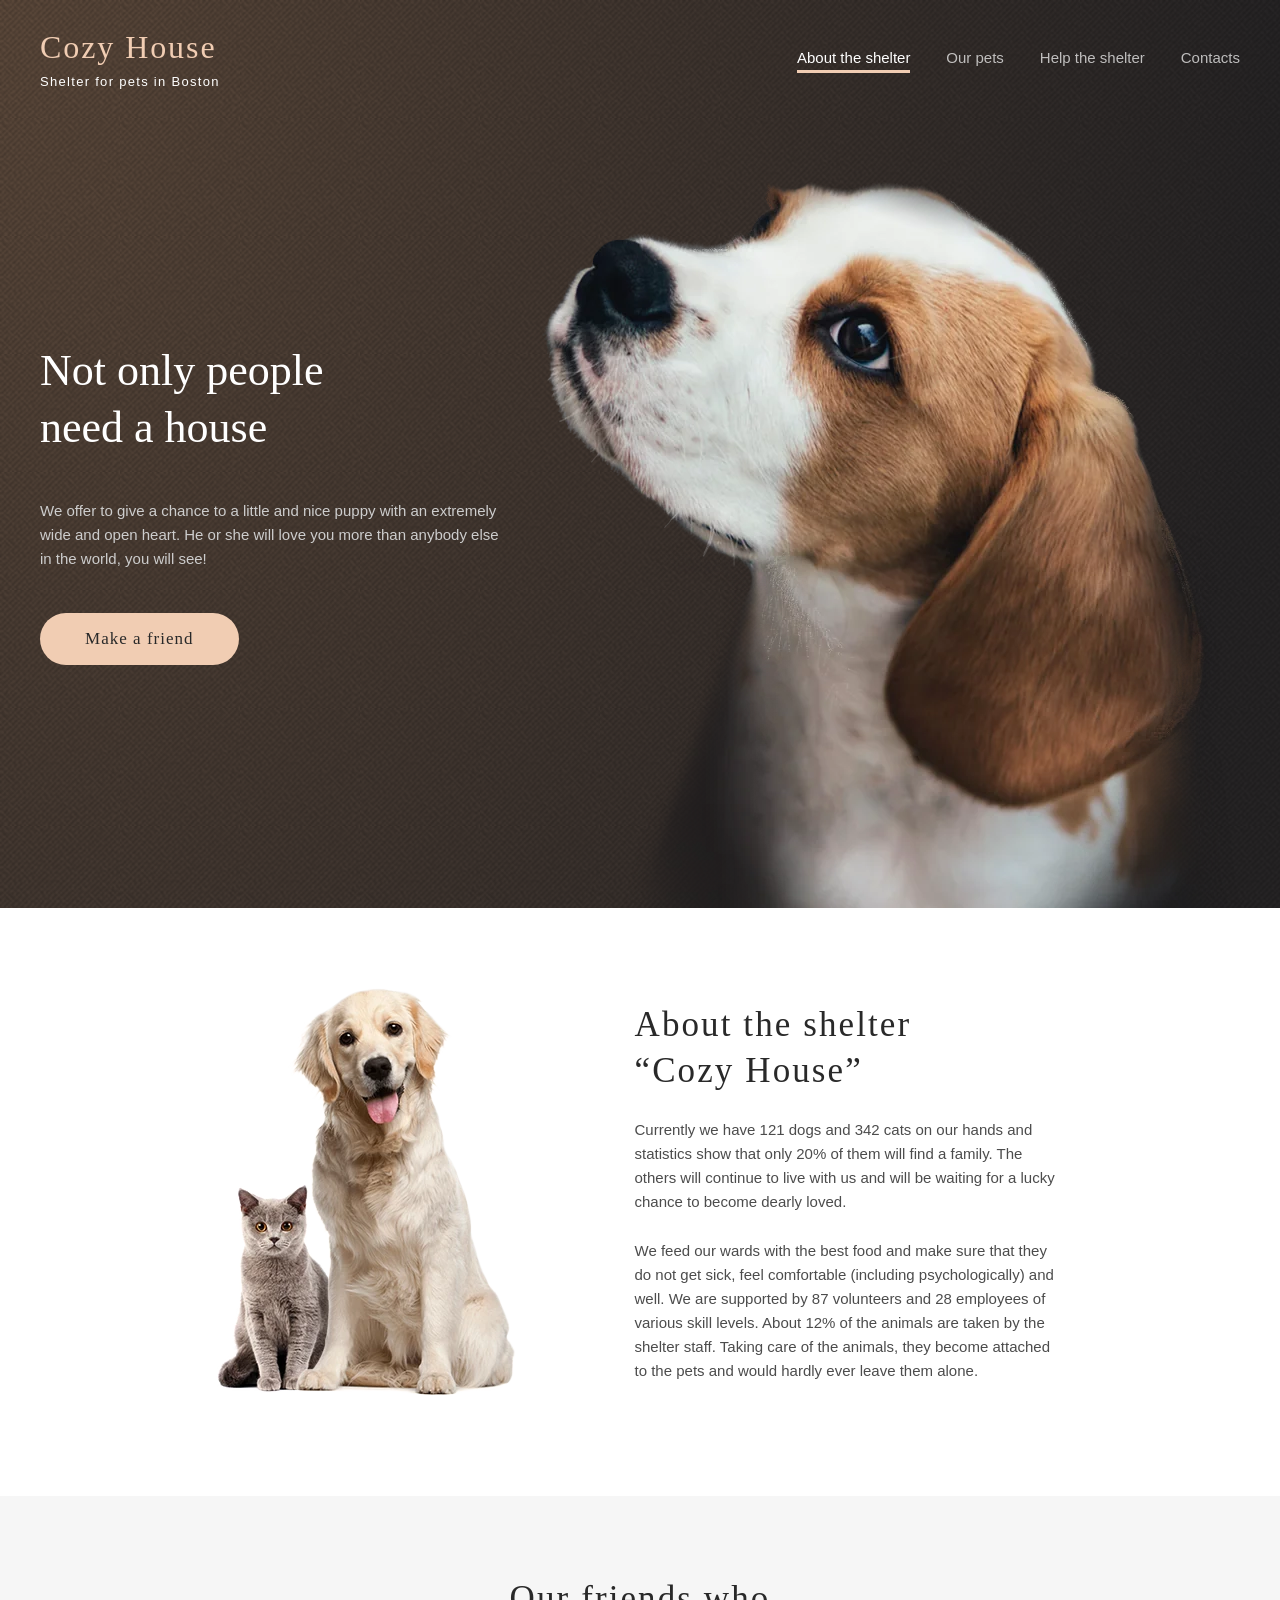
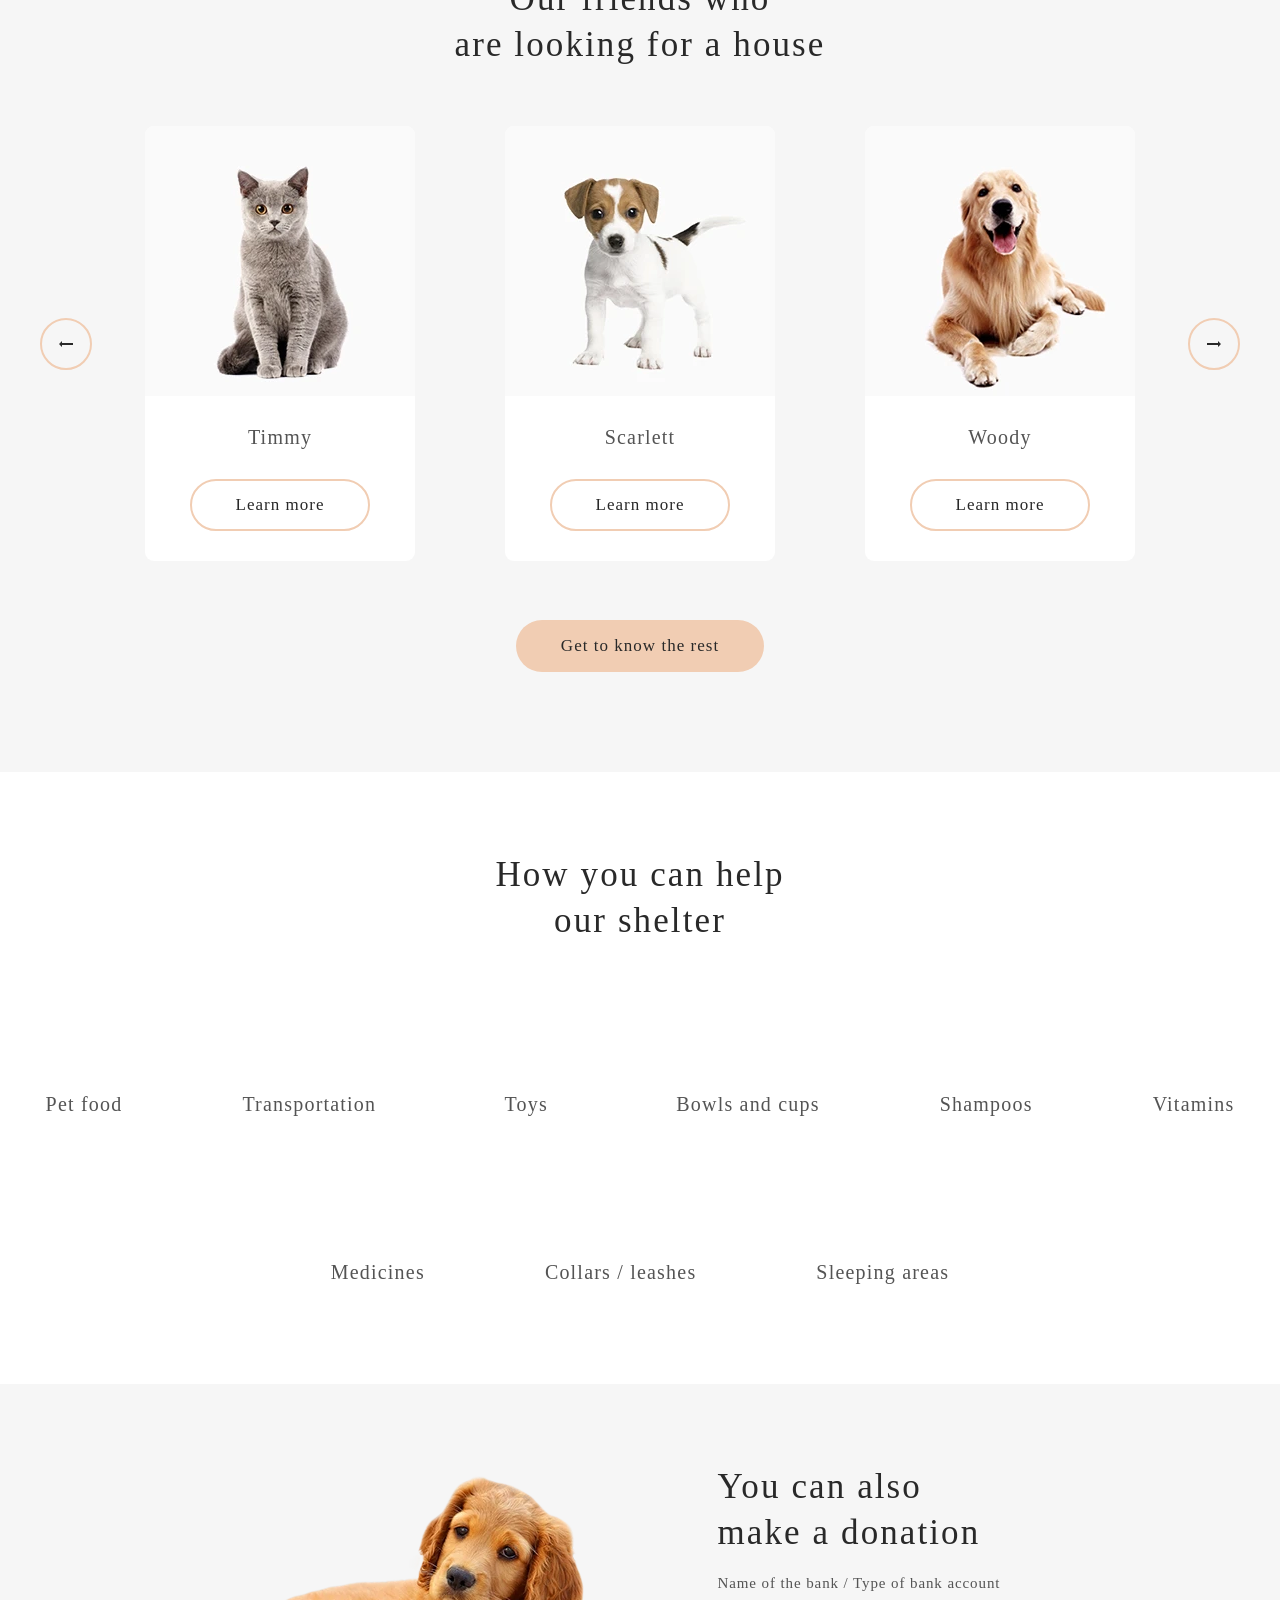
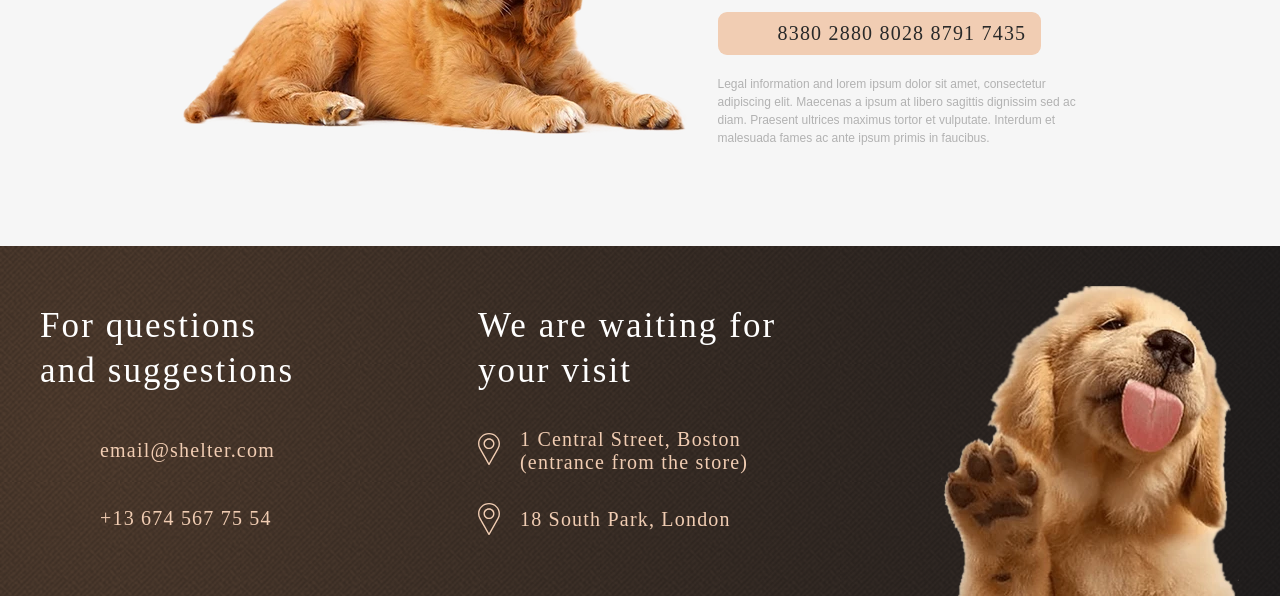
==== commit 6bcc318f: "feat: add pets slider" ====
--- a/shelter/pages/home/index.html
+++ b/shelter/pages/home/index.html
@@ -2,370 +2,221 @@
 <html lang="en">
 
 <head>
-  <meta charset="UTF-8">
-  <meta name="viewport" content="width=device-width, initial-scale=1.0">
-  <link rel="icon" type="image/png" href="../../assets/images/favicon/favicon-96x96.png" sizes="96x96">
-  <link rel="icon" type="image/svg+xml" href="../../assets/images/favicon/favicon.svg">
-  <link rel="shortcut icon" href="../../assets/images/favicon/favicon.ico">
-  <link rel="apple-touch-icon" sizes="180x180" href="../../assets/images/favicon/apple-touch-icon.png">
-  <meta name="apple-mobile-web-app-title" content="Shelter">
-  <link rel="manifest" href="../../assets/images/favicon/site.webmanifest">
-  <link rel="stylesheet" href="../../assets/css/main.css">
-  <title>Shelter</title>
+	<meta charset="UTF-8">
+	<meta http-equiv="X-UA-Compatible" content="IE=edge">
+	<meta name="viewport" content="width=device-width, initial-scale=1.0">
+	<link rel="apple-touch-icon" sizes="180x180" href="../../assets/icons/favicon/apple-touch-icon.png">
+	<link rel="icon" type="image/png" sizes="32x32" href="../../assets/icons/favicon/favicon-32x32.png">
+	<link rel="icon" type="image/png" sizes="16x16" href="../../assets/icons/favicon/favicon-16x16.png">
+	<link rel="manifest" href="../../assets/icons/favicon/site.webmanifest">
+	<link rel="stylesheet" href="../../assets/styles/normalize.css">
+	<link rel="stylesheet" href="main.css">
+	<title>Shelter</title>
 </head>
 
 <body>
-  <div class="first-screen">
-    <header class="header">
-      <div class="header__wrapper container">
-        <a href="#" class="header__logo-link shelter-logo-link logo link--disabled">
-          <div class="header__logo shelter-logo logo__wrapper">
-            <h1 class="header__title logo__title">Cozy House</h1>
-            <span class="header__sub-title logo__subtitle">Shelter for pets in Boston</span>
-          </div>
-        </a>
-
-        <nav class="header__navigation nav nav--d-none">
-          <ul class="nav__list">
-            <li><a href="#" class="nav__link nav__link--active">About the shelter</a></li>
-            <li><a href="../pets/our-pets.html" class="nav__link">Our pets</a></li>
-            <li><a href="#help" class="nav__link">Help the shelter</a></li>
-            <li><a href="#footer" class="nav__link">Contacts</a></li>
-          </ul>
-        </nav>
-
-        <button class="header__burger burger-btn"></button>
-      </div>
-    </header>
-
-    <section class="not-only">
-      <div class="not-only__wrapper container">
-        <div class="not-only__content-block">
-          <h2 class="not-only__title section-title">Not only people need a house</h2>
-          <p class="not-only__description section-p">We offer to give a chance to a little and nice puppy with an
-            extremely wide and open heart. He or she will love you more than anybody else in the world, you will see!
-          </p>
-          <a href="#our-friends" class="not-only__link primary-btn">Make a friend</a>
-        </div>
-
-        <img src="../../assets/images/start-screen-puppy.webp" alt="Start screen puppy image" class="not-only__image">
-      </div>
-    </section>
-  </div>
-
-  <main>
-    <section class="about">
-      <div class="about__wrapper container">
-        <img src="../../assets/images/about-pets.webp" alt="About pets image" class="about__image">
-
-        <div class="about__content-block">
-          <h2 class="about__title section-title">About the shelter “Cozy House”</h2>
-
-          <p class="about__description section-p">Currently we have 121 dogs and 342 cats on our hands and statistics
-            show that
-            only 20% of them will find a family. The others will continue to live with us and will be waiting for a
-            lucky chance to become dearly loved.</p>
-
-          <p class="about__description section-p">We feed our wards with the best food and make sure that they do not
-            get sick,
-            feel comfortable (including psychologically) and well. We are supported by 87 volunteers and 28 employees of
-            various skill levels. About 12% of the animals are taken by the shelter staff. Taking care of the animals,
-            they become attached to the pets and would hardly ever leave them alone.</p>
-        </div>
-      </div>
-    </section>
-
-    <section id="our-friends" class="our-friends">
-      <div class="our-friends__wrapper container">
-        <h2 class="our-friends__title section-title">
-          Our friends who <br> are looking for a house
-        </h2>
-
-        <div class="slider">
-          <div class="slider__cards">
-            <div class="slider__carousel">
-              <div class="slider__card-block card-block-prev"></div>
-              <div class="slider__card-block card-block-center slider-block--popup"></div>
-              <div class="slider__card-block card-block-next"></div>
-            </div>
-          </div>
-
-          <button class="slider__btn btn-prev">
-            <svg viewBox="0 0 14 6" fill="none" xmlns="http://www.w3.org/2000/svg">
-              <path d="M14 2V4H3V6L0 3L3 0V2H14Z" fill="#292929" />
-            </svg>
-          </button>
-
-          <button class="slider__btn btn-next">
-            <svg viewBox="0 0 14 6" fill="none" xmlns="http://www.w3.org/2000/svg">
-              <path d="M0 4V2L11 2V0L14 3L11 6V4L0 4Z" fill="#292929" />
-            </svg>
-          </button>
-        </div>
-
-        <a href="../pets/our-pets.html" class="our-friends__link primary-btn">Get to know the rest</a>
-      </div>
-    </section>
-
-    <section id="help" class="help">
-      <div class="help__wrapper container">
-        <h2 class="help__title section-title">How you can help
-          our shelter</h2>
-
-        <ul class="help__content-list">
-          <li class="help__list-item">
-            <svg viewBox="0 0 60 60" fill="none" xmlns="http://www.w3.org/2000/svg">
-              <path
-                d="M52.8978 25.4978L47.1429 9.7473V1.42852C47.1429 0.639609 46.5032 0 45.7144 0H14.2858C13.4969 0 12.8573 0.639727 12.8573 1.42852V9.74719L7.10214 25.4978C6.41927 27.3636 6.07039 29.335 6.07147 31.3219V55.0765C6.07147 57.7913 8.28011 60 10.995 60H49.005C51.7199 60 53.9285 57.7913 53.9285 55.0765V31.3219C53.9285 29.329 53.5817 27.3694 52.8978 25.4978ZM15.7142 2.85715H44.2857V8.57145H15.7142V2.85715ZM51.0715 50.1321H30.9077C30.1188 50.1321 29.4792 50.7718 29.4792 51.5606C29.4792 52.3495 30.1189 52.9891 30.9077 52.9891H51.0715V55.0763C51.0715 56.2157 50.1445 57.1427 49.005 57.1427H10.995C9.85558 57.1427 8.92862 56.2158 8.92862 55.0763V31.3219C8.92774 29.6695 9.21788 28.03 9.78573 26.4783L15.2848 11.4286H44.7152L50.2142 26.4783C50.7821 28.03 51.0722 29.6695 51.0714 31.3219L51.0715 50.1321Z"
-                fill="#F1CDB3" />
-              <path
-                d="M35.6169 33.805C35.1505 30.8772 32.6078 28.632 29.5505 28.632C26.4932 28.632 23.9504 30.8772 23.484 33.805C21.067 34.7989 19.4857 37.2756 19.6899 39.9659C19.9175 42.9637 22.3506 45.392 25.349 45.6148C26.5071 45.7011 27.6572 45.4628 28.6751 44.9259C29.2315 44.6328 29.8697 44.6326 30.4256 44.926C31.3085 45.3908 32.2914 45.6331 33.2891 45.632C33.4429 45.632 33.5974 45.6263 33.7516 45.6149C36.7502 45.3923 39.1832 42.9638 39.411 39.966C39.6152 37.2756 38.0339 34.7989 35.6169 33.805ZM36.562 39.7495C36.4405 41.35 35.1415 42.6466 33.5402 42.7655C32.9176 42.8126 32.3013 42.6851 31.7586 42.3986C31.0781 42.0394 30.3201 41.8517 29.5506 41.8517C28.781 41.8517 28.0231 42.0394 27.3425 42.3986C26.7999 42.6849 26.1849 42.8123 25.5608 42.7655C23.9597 42.6467 22.6606 41.3501 22.5391 39.7495C22.4143 38.1062 23.5296 36.6124 25.1331 36.2746C25.4588 36.206 25.7503 36.0259 25.9573 35.7653C26.1643 35.5047 26.2739 35.18 26.2671 34.8473L26.2648 34.775C26.2648 32.9632 27.7386 31.4893 29.5505 31.4893C31.3623 31.4893 32.8362 32.9632 32.8362 34.7698L32.834 34.8473C32.827 35.1801 32.9366 35.5048 33.1436 35.7654C33.3507 36.026 33.6423 36.2061 33.968 36.2746C35.5717 36.6124 36.6868 38.1062 36.562 39.7495Z"
-                fill="#F1CDB3" />
-              <path
-                d="M29.5506 25.7751C32.1108 25.7751 34.1934 23.6924 34.1934 21.1322C34.1934 18.572 32.1108 16.4893 29.5506 16.4893C26.9904 16.4893 24.9077 18.5721 24.9077 21.1322C24.9077 23.6923 26.9906 25.7751 29.5506 25.7751ZM29.5506 19.3465C30.5353 19.3465 31.3363 20.1475 31.3363 21.1322C31.3363 22.1169 30.5353 22.9179 29.5506 22.9179C28.5659 22.9179 27.7649 22.1169 27.7649 21.1322C27.7649 20.1475 28.566 19.3465 29.5506 19.3465Z"
-                fill="#F1CDB3" />
-              <path
-                d="M24.1935 26.6561C24.1935 24.0959 22.1107 22.0132 19.5506 22.0132C16.9905 22.0132 14.9078 24.096 14.9078 26.6561C14.9078 29.2162 16.9904 31.2989 19.5506 31.2989C22.1108 31.2989 24.1935 29.2162 24.1935 26.6561ZM19.5506 28.4418C18.5659 28.4418 17.7649 27.6408 17.7649 26.6561C17.7649 25.6714 18.5659 24.8704 19.5506 24.8704C20.5353 24.8704 21.3363 25.6714 21.3363 26.6561C21.3363 27.6408 20.5352 28.4418 19.5506 28.4418Z"
-                fill="#F1CDB3" />
-              <path
-                d="M39.5506 22.0131C36.9904 22.0131 34.9077 24.0959 34.9077 26.656C34.9077 29.216 36.9906 31.2988 39.5506 31.2988C42.1107 31.2988 44.1934 29.2162 44.1934 26.656C44.1934 24.0958 42.1107 22.0131 39.5506 22.0131ZM39.5506 28.4418C38.5658 28.4418 37.7649 27.6408 37.7649 26.6561C37.7649 25.6714 38.5659 24.8704 39.5506 24.8704C40.5353 24.8704 41.3363 25.6714 41.3363 26.6561C41.3363 27.6408 40.5353 28.4418 39.5506 28.4418Z"
-                fill="#F1CDB3" />
-              <path
-                d="M24.6934 50.1322H24.3465C23.5576 50.1322 22.918 50.7719 22.918 51.5607C22.918 52.3496 23.5577 52.9892 24.3465 52.9892H24.6934C25.4823 52.9892 26.1219 52.3495 26.1219 51.5607C26.122 50.7719 25.4824 50.1322 24.6934 50.1322Z"
-                fill="#F1CDB3" />
-            </svg>
-            <h3 class="title-h3">Pet food</h3>
-          </li>
-          <li class="help__list-item">
-            <svg viewBox="0 0 61 60" fill="none" xmlns="http://www.w3.org/2000/svg">
-              <path
-                d="M55.0279 12.7115H48.0049V12.5095C48.0049 8.87665 45.0495 5.92118 41.4167 5.92118C37.7838 5.92118 34.8284 8.87665 34.8284 12.5095V12.7115H26.5806C23.8649 12.7115 21.6556 14.9209 21.6556 17.6365V23.2009H14.2693C12.5073 23.2009 10.9411 24.2562 10.2793 25.8893C10.2697 25.9133 10.2608 25.9375 10.2526 25.962L5.99157 38.8689C5.9529 38.8919 5.90357 38.9191 5.84216 38.9498C5.59853 39.0714 5.14279 39.2568 4.35857 39.4484C3.11412 39.7499 2.0074 40.4616 1.21672 41.4688C0.426051 42.4759 -0.00253772 43.72 1.13048e-05 45.0004V51.0987C1.13048e-05 53.1406 1.66114 54.8018 3.70302 54.8018L8.92724 54.802C9.47884 57.7562 12.0749 59.9999 15.1867 59.9999C18.2984 59.9999 20.8944 57.7561 21.4461 54.8021L39.8707 54.8024C40.4224 57.7564 43.0184 59.9999 46.1301 59.9999C49.2416 59.9999 51.8376 57.7565 52.3894 54.8026L55.7071 54.8027C58.2467 54.8027 59.9529 53.0963 59.9529 50.5568V20.08C59.9529 13.4295 56.5086 12.7115 55.0279 12.7115ZM37.1721 12.5095C37.1721 10.169 39.0762 8.26493 41.4167 8.26493C43.7571 8.26493 45.6612 10.169 45.6612 12.5095V12.7115H37.1721V12.5095ZM12.4648 26.7379C12.6145 26.3833 12.8657 26.0809 13.1867 25.8686C13.5077 25.6563 13.8843 25.5436 14.2692 25.5447H21.6554V38.8266H8.47372L12.4648 26.7379ZM15.1867 57.6562C12.967 57.6562 11.1612 55.8504 11.1612 53.6307C11.1612 53.6033 11.1627 53.5762 11.1633 53.5488C11.1641 53.5069 11.1643 53.465 11.1665 53.4234C11.1668 53.4168 11.1676 53.4104 11.168 53.4038C11.2861 51.2894 13.0435 49.6052 15.1867 49.6052C17.1261 49.6052 18.7497 50.9841 19.1285 52.8129L19.1302 52.82C19.1429 52.882 19.154 52.9445 19.1638 53.0076L19.1657 53.018C19.1727 53.0638 19.1779 53.1101 19.1833 53.1564C19.1857 53.1775 19.1891 53.1983 19.1912 53.2194C19.1949 53.2554 19.1968 53.2921 19.1995 53.3285C19.2019 53.3602 19.2052 53.3916 19.2068 53.4235C19.2085 53.4563 19.2085 53.4896 19.2093 53.5226C19.2102 53.5586 19.212 53.5944 19.212 53.6306C19.2122 55.8504 17.4063 57.6562 15.1867 57.6562ZM46.1301 57.6562C43.9104 57.6562 42.1045 55.8504 42.1045 53.6307C42.1045 53.5783 42.1065 53.5263 42.1085 53.4743C42.1091 53.4576 42.109 53.4405 42.1098 53.4238C42.1118 53.3852 42.1156 53.3471 42.1186 53.3088C42.121 53.2791 42.1224 53.2491 42.1254 53.2196C42.1267 53.207 42.1288 53.1947 42.1301 53.1823C42.1437 53.06 42.1621 52.939 42.1865 52.8203C42.1872 52.8168 42.1881 52.8134 42.1889 52.8099C42.569 50.9826 44.1915 49.6053 46.1301 49.6053C46.6849 49.6053 47.214 49.7181 47.6954 49.9222C49.1398 50.5341 50.1554 51.966 50.1554 53.6308C50.1554 55.8504 48.3497 57.6562 46.1301 57.6562ZM55.7071 52.4588L52.3913 52.4587C52.3874 52.4379 52.3824 52.4175 52.3783 52.3968C52.3507 52.2591 52.3189 52.1222 52.283 51.9864C52.267 51.927 52.2502 51.8679 52.2325 51.809C52.2215 51.7724 52.2107 51.7358 52.1992 51.6994C52.1795 51.6382 52.1588 51.5772 52.1372 51.5166C52.1257 51.4842 52.1148 51.4513 52.1027 51.4191C52.0766 51.3492 52.0492 51.2799 52.0205 51.211C52.0115 51.1892 52.0033 51.1669 51.994 51.1452C51.9553 51.0542 51.9145 50.9641 51.8717 50.875C51.8663 50.8639 51.8604 50.8532 51.855 50.8422C51.8176 50.7656 51.7787 50.6897 51.7383 50.6146C51.7234 50.5871 51.7076 50.5602 51.6924 50.5329C51.6602 50.4749 51.6271 50.4175 51.5931 50.3606C51.5746 50.3297 51.5554 50.2995 51.5363 50.2689C51.484 50.1846 51.4296 50.1016 51.373 50.0201C51.3174 49.9395 51.26 49.8602 51.2008 49.7821C51.1638 49.7337 51.1261 49.6858 51.0878 49.6385C51.0649 49.6102 51.0424 49.5819 51.0191 49.554C50.9774 49.5043 50.9349 49.4553 50.8917 49.4069C50.8704 49.383 50.8497 49.3585 50.828 49.3349C50.7742 49.2763 50.7193 49.2188 50.6633 49.1623C50.6513 49.1501 50.6398 49.1374 50.6276 49.1253C50.5585 49.0563 50.4879 48.989 50.4157 48.9233C50.4004 48.9092 50.3843 48.896 50.3687 48.882C50.3122 48.8315 50.2551 48.7815 50.1967 48.7329C50.1711 48.7116 50.1448 48.6912 50.1189 48.6704C50.0695 48.6304 50.0195 48.5911 49.969 48.5525C49.9392 48.53 49.9091 48.5081 49.879 48.4861C49.7516 48.3927 49.6207 48.3043 49.4865 48.221C49.4537 48.2004 49.4208 48.1802 49.3875 48.1602C49.3356 48.1292 49.2831 48.0993 49.2303 48.0698C49.1978 48.0516 49.1654 48.0331 49.1326 48.0155C49.0752 47.9847 49.017 47.9553 48.9585 47.9262C48.9294 47.9117 48.9007 47.8966 48.8714 47.8826C48.7948 47.8461 48.7175 47.8111 48.6395 47.7776C48.6276 47.7725 48.6158 47.7667 48.6038 47.7616C48.5131 47.7233 48.4215 47.6871 48.3291 47.6531C48.3027 47.6433 48.2759 47.6348 48.2493 47.6254C48.1829 47.602 48.1165 47.5789 48.0492 47.5575C48.014 47.5464 47.9783 47.5363 47.9428 47.5258C47.8832 47.5081 47.8234 47.4906 47.7631 47.4746C47.7244 47.4643 47.6855 47.4549 47.6465 47.4453C47.548 47.421 47.4489 47.3992 47.3494 47.3798C47.2904 47.3684 47.2313 47.3578 47.172 47.348C47.1313 47.3413 47.0906 47.3345 47.0497 47.3287C46.9881 47.3199 46.9263 47.3121 46.8645 47.3051C46.8252 47.3006 46.7861 47.2956 46.7466 47.2919C46.678 47.2856 46.6094 47.2803 46.5407 47.2762C46.507 47.2741 46.4738 47.271 46.44 47.2694C46.3367 47.2643 46.2333 47.2617 46.1299 47.2615C46.026 47.2615 45.9226 47.2645 45.8199 47.2694C45.7861 47.271 45.7527 47.2741 45.7191 47.2762C45.6503 47.2806 45.5816 47.2853 45.5134 47.2919C45.4738 47.2958 45.4347 47.3007 45.3953 47.3052C45.3334 47.3124 45.2717 47.3199 45.2104 47.3288C45.1693 47.3348 45.1285 47.3415 45.0877 47.3483C44.9876 47.3649 44.8879 47.3838 44.7886 47.4049C44.7303 47.4175 44.6721 47.431 44.6141 47.4453C44.5747 47.4549 44.5355 47.4645 44.4965 47.4748C44.4367 47.4906 44.3775 47.5079 44.3185 47.5254C44.2824 47.5362 44.246 47.5464 44.2102 47.5578C44.1445 47.5788 44.0791 47.601 44.0141 47.6242C43.9862 47.6341 43.958 47.6431 43.9302 47.6534C43.8381 47.6874 43.7469 47.7233 43.6569 47.7613C43.642 47.7677 43.6275 47.7747 43.6126 47.7812C43.5375 47.8136 43.463 47.847 43.3894 47.8822C43.3583 47.897 43.328 47.913 43.2972 47.9283C43.2407 47.9566 43.1842 47.9849 43.1286 48.0147C43.0943 48.0331 43.0604 48.0524 43.0265 48.0715C42.9753 48.1001 42.9245 48.1293 42.8741 48.1592C42.7556 48.2304 42.6393 48.3051 42.5254 48.3833C42.478 48.416 42.4311 48.4494 42.3846 48.4835C42.3526 48.5068 42.3205 48.53 42.289 48.5539C42.2408 48.5904 42.1936 48.6281 42.1465 48.6659C42.1181 48.6888 42.0894 48.711 42.0614 48.7343C42.0073 48.7795 41.9543 48.826 41.9017 48.8727C41.8821 48.8901 41.8621 48.9069 41.8428 48.9244C41.7716 48.9892 41.702 49.0556 41.6339 49.1235C41.6167 49.1406 41.6004 49.1587 41.5833 49.176C41.5328 49.2276 41.4826 49.2795 41.4338 49.3328C41.4094 49.3595 41.3858 49.387 41.3619 49.414C41.3217 49.4594 41.2818 49.5049 41.2429 49.5514C41.2176 49.5817 41.1929 49.6126 41.1682 49.6434C41.1321 49.6881 41.0965 49.7331 41.0616 49.7788C40.9779 49.889 40.8977 50.0018 40.821 50.1169C40.789 50.165 40.7581 50.2137 40.7275 50.2627C40.7065 50.2962 40.6853 50.3296 40.665 50.3635C40.6334 50.4161 40.6031 50.4695 40.5731 50.5232C40.5556 50.5545 40.5374 50.5854 40.5203 50.6172C40.4842 50.684 40.4499 50.752 40.4162 50.8202C40.4067 50.8394 40.3965 50.858 40.3873 50.8774C40.3451 50.965 40.305 51.0536 40.2669 51.143C40.2553 51.1703 40.2449 51.1982 40.2337 51.2258C40.2078 51.2889 40.1822 51.3523 40.1583 51.4165C40.1449 51.4524 40.1329 51.4887 40.1201 51.5247C40.0999 51.5817 40.0805 51.6389 40.0619 51.6964C40.0493 51.7355 40.0377 51.7751 40.0259 51.8146C39.9971 51.911 39.9706 52.008 39.9465 52.1056C39.9326 52.162 39.9196 52.2187 39.9072 52.2758C39.8981 52.3171 39.8892 52.3585 39.881 52.4001C39.8772 52.4198 39.8724 52.4391 39.8687 52.4588L21.4476 52.4585C21.4437 52.4382 21.4389 52.4181 21.4349 52.3979C21.427 52.3578 21.4184 52.3181 21.4098 52.2783C21.3758 52.1215 21.3357 51.9659 21.2897 51.8122C21.2783 51.774 21.267 51.7358 21.2549 51.6978C21.2359 51.6389 21.2161 51.5804 21.1954 51.5221C21.1831 51.4872 21.1712 51.452 21.1583 51.4174C21.1339 51.3522 21.1083 51.2875 21.0816 51.2232C21.0708 51.1967 21.0607 51.1697 21.0495 51.1435C21.0113 51.0538 20.9711 50.965 20.9288 50.8771C20.9202 50.8594 20.9108 50.8423 20.9022 50.8247C20.8679 50.7548 20.8324 50.6855 20.7955 50.6169C20.7789 50.5859 20.7611 50.5556 20.7438 50.525C20.7134 50.4707 20.6828 50.4166 20.6508 50.3634C20.6306 50.3297 20.6097 50.2968 20.5889 50.2636C20.5582 50.2143 20.5269 50.1654 20.4948 50.1169C20.4181 50.0019 20.3379 49.8893 20.2543 49.7792C20.2195 49.7335 20.1839 49.6885 20.1478 49.6438C20.123 49.613 20.0983 49.582 20.0729 49.5516C20.034 49.5055 19.9945 49.4598 19.9543 49.4147C19.9302 49.3876 19.9065 49.3599 19.882 49.3331C19.8338 49.2803 19.7841 49.2289 19.734 49.1778C19.7165 49.1599 19.6997 49.1413 19.6819 49.1238C19.6139 49.0559 19.5444 48.9897 19.4734 48.925C19.4537 48.907 19.4331 48.89 19.4132 48.8722C19.3611 48.8255 19.3083 48.7798 19.2547 48.7349C19.2264 48.7114 19.1973 48.6888 19.1686 48.6657C19.122 48.6282 19.0751 48.5908 19.0273 48.5546C18.9955 48.5304 18.9632 48.5071 18.931 48.4836C18.8847 48.4497 18.838 48.4165 18.7909 48.3838C18.7103 48.3285 18.6284 48.2749 18.5454 48.2232C18.511 48.2016 18.4763 48.1803 18.4415 48.1594C18.3914 48.1296 18.3409 48.1006 18.2901 48.0722C18.2558 48.053 18.2217 48.0336 18.187 48.0151C18.1317 47.9856 18.076 47.957 18.0198 47.9293C17.9886 47.9137 17.9578 47.8975 17.9263 47.8824C17.8536 47.8478 17.7802 47.8146 17.7062 47.7827C17.6904 47.7758 17.6749 47.7683 17.659 47.7615C17.5689 47.7234 17.4779 47.6875 17.3861 47.6536C17.3578 47.6432 17.3291 47.6341 17.3006 47.624C17.2361 47.601 17.1713 47.579 17.1061 47.558C17.07 47.5465 17.0333 47.5362 16.9969 47.5254C16.9381 47.5078 16.8791 47.491 16.8198 47.4751C16.7806 47.4646 16.7411 47.455 16.7016 47.4454C16.5452 47.4067 16.3874 47.3743 16.2284 47.3484C16.1876 47.3417 16.1468 47.3349 16.1057 47.3289C16.0441 47.3202 15.9824 47.3123 15.9206 47.3054C15.8814 47.3008 15.8422 47.2959 15.8027 47.292C15.7342 47.2857 15.6656 47.2805 15.5968 47.2763C15.5632 47.2742 15.5299 47.2711 15.4962 47.2695C15.3929 47.2644 15.2895 47.2618 15.1861 47.2617C15.0822 47.2617 14.9789 47.2646 14.876 47.2695C14.8423 47.2711 14.8089 47.2742 14.7752 47.2763C14.7065 47.2808 14.6378 47.2854 14.5696 47.292C14.53 47.2959 14.4907 47.3008 14.4513 47.3054C14.3897 47.3123 14.3281 47.3202 14.2667 47.3289C14.2254 47.3349 14.1845 47.3417 14.1436 47.3484C14.0435 47.3648 13.9438 47.3837 13.8447 47.405C13.7865 47.4175 13.7288 47.431 13.6711 47.4452C13.6314 47.4549 13.5915 47.4646 13.5522 47.4751C13.4933 47.4909 13.4347 47.5076 13.3764 47.5251C13.3396 47.536 13.3026 47.5465 13.266 47.558C13.2015 47.5784 13.1378 47.6007 13.0742 47.6231C13.0447 47.6334 13.0151 47.6429 12.9859 47.6536C12.8943 47.6875 12.8036 47.7231 12.714 47.761C12.6959 47.7687 12.6782 47.7773 12.6601 47.7851C12.5885 47.8162 12.5173 47.8481 12.447 47.8817C12.4142 47.8974 12.382 47.9143 12.3495 47.9306C12.2947 47.9577 12.2403 47.9855 12.1863 48.0142C12.1507 48.0333 12.1157 48.0534 12.0804 48.0732C12.0307 48.1011 11.9811 48.1292 11.9323 48.1585C11.8487 48.2086 11.7662 48.2604 11.6849 48.3141C11.6497 48.3373 11.6148 48.3608 11.5801 48.3847C11.5342 48.4163 11.489 48.4488 11.4438 48.4816C11.4104 48.506 11.3768 48.5302 11.3439 48.5553C11.2978 48.5903 11.2526 48.6263 11.2075 48.6625C11.1771 48.6869 11.1464 48.7107 11.1167 48.7356C11.0659 48.7778 11.0165 48.8214 10.9671 48.8651C10.9442 48.8854 10.9207 48.9051 10.898 48.9257C10.8278 48.9898 10.759 49.0554 10.6916 49.1225C10.6708 49.1433 10.6508 49.1651 10.6302 49.1862C10.5834 49.2342 10.5369 49.2822 10.4917 49.3315C10.4653 49.3602 10.44 49.3899 10.4142 49.4191C10.376 49.4623 10.3379 49.5056 10.301 49.5499C10.2743 49.5817 10.2483 49.6143 10.2223 49.6468C10.1876 49.6897 10.1535 49.7331 10.12 49.777C10.0611 49.8544 10.0039 49.9332 9.94853 50.0132C9.92419 50.0482 9.90021 50.0835 9.87657 50.1189C9.84575 50.1653 9.81599 50.2123 9.78634 50.2594C9.76431 50.2946 9.74216 50.3295 9.72083 50.3651C9.69048 50.4156 9.66154 50.467 9.63259 50.5183C9.61384 50.5517 9.5945 50.5847 9.57622 50.6185C9.54246 50.6817 9.50976 50.7454 9.47814 50.8097C9.46665 50.8327 9.45446 50.8552 9.44333 50.8784C9.40161 50.9651 9.36189 51.0529 9.32403 51.1417C9.31114 51.172 9.29966 51.2028 9.28724 51.2333C9.26263 51.2936 9.23814 51.354 9.2154 51.4151C9.20146 51.4525 9.1888 51.4904 9.17556 51.5281C9.15611 51.5835 9.13689 51.639 9.11896 51.695C9.10607 51.7352 9.09411 51.7757 9.08204 51.8163C9.06575 51.871 9.04993 51.9258 9.03505 51.9811C9.00897 52.0781 8.98533 52.1757 8.96415 52.2739C8.95501 52.3161 8.94587 52.3581 8.93755 52.4007C8.9338 52.4199 8.92911 52.4389 8.92548 52.4581H3.70302C2.95349 52.4581 2.34376 51.8484 2.34376 51.0987V45.0004C2.34219 44.2451 2.59496 43.5113 3.06134 42.9171C3.52772 42.323 4.18054 41.9032 4.91462 41.7254C5.58247 41.5621 6.15611 41.376 6.6245 41.1705H49.1861C49.8332 41.1705 50.3579 40.6458 50.3579 39.9986C50.3579 39.3515 49.8332 38.8267 49.1861 38.8267H23.9993V17.6365C23.9993 16.2133 25.1574 15.0552 26.5806 15.0552H55.0277C57.2738 15.0552 57.609 18.2034 57.609 20.08V50.5567C57.609 52.2118 56.4174 52.4588 55.7071 52.4588Z"
-                fill="#F1CDB3" />
-              <path
-                d="M50.4606 24.8147C50.4607 23.2763 49.3801 21.9863 47.9384 21.6615C47.9461 21.5806 47.9522 21.4992 47.9546 21.4169C47.9814 20.4633 47.6252 19.5567 46.9517 18.864C46.2667 18.1596 45.3101 17.7557 44.3269 17.7557C43.1389 17.7557 42.0808 18.3338 41.4183 19.2239C40.7563 18.3338 39.6973 17.7557 38.5066 17.7557C37.5321 17.7557 36.5821 18.1544 35.9002 18.8498C35.223 19.5402 34.8601 20.4483 34.8787 21.4064C34.8803 21.4923 34.8862 21.5773 34.8938 21.6618C33.4526 21.987 32.3727 23.2766 32.3727 24.8147C32.3727 26.1163 33.1464 27.2399 34.2576 27.7519C33.4748 28.7206 33.018 29.9464 33.018 31.2423C33.018 34.3028 35.5078 36.7927 38.5683 36.7927C39.5764 36.7927 40.5605 36.5172 41.4167 36.0051C42.2775 36.5202 43.2619 36.7924 44.265 36.7927C47.3255 36.7927 49.8154 34.3028 49.8154 31.2423C49.8154 29.9462 49.3586 28.7206 48.5758 27.7519C49.6871 27.2399 50.4606 26.1163 50.4606 24.8147ZM44.3269 20.0996C44.6809 20.0996 45.0251 20.2448 45.2713 20.4979C45.4997 20.7328 45.6205 21.0357 45.6118 21.3508C45.5915 22.0692 45.0091 22.6602 44.3133 22.6682C44.1269 22.668 43.9426 22.6279 43.773 22.5505C43.752 22.5408 43.7314 22.5304 43.7103 22.5209C43.6035 22.4646 43.5058 22.3927 43.4201 22.3077C43.1753 22.0648 43.0412 21.7384 43.0426 21.3885C43.0455 20.6778 43.6217 20.0996 44.3269 20.0996ZM37.5733 20.491C37.6946 20.3665 37.8398 20.2677 38.0001 20.2005C38.1604 20.1332 38.3326 20.0988 38.5064 20.0994C39.2138 20.0994 39.7899 20.6762 39.7907 21.3851C39.7916 21.5579 39.7578 21.7291 39.6913 21.8885C39.6248 22.048 39.527 22.1925 39.4036 22.3135C39.3199 22.3959 39.2248 22.466 39.1213 22.5217C39.083 22.5391 39.0456 22.5577 39.0078 22.5758C38.855 22.6389 38.691 22.6704 38.5258 22.6683C37.8204 22.6567 37.2355 22.0704 37.2218 21.3613C37.2155 21.0374 37.3404 20.7285 37.5733 20.491ZM34.7165 24.8148C34.7164 24.3245 35.1153 23.9257 35.6053 23.9257C36.0957 23.9257 36.4944 24.3245 36.4944 24.8148C36.4944 24.9155 36.4769 25.0118 36.4459 25.1022C36.4166 25.1611 36.3884 25.2207 36.3612 25.2808C36.2044 25.5341 35.9247 25.7038 35.6055 25.7038C35.1153 25.7038 34.7165 25.305 34.7165 24.8148ZM44.265 34.4492C43.5 34.4489 42.7603 34.175 42.1796 33.6769C41.9673 33.4945 41.6966 33.3943 41.4167 33.3946C41.1368 33.3944 40.8661 33.4946 40.6538 33.6769C40.0731 34.175 39.3334 34.4489 38.5683 34.4492C36.8002 34.4492 35.3617 33.0107 35.3617 31.2426C35.3617 29.9023 36.2068 28.6919 37.4644 28.2307C37.6707 28.1551 37.8516 28.023 37.9864 27.8495C38.1212 27.676 38.2045 27.4681 38.2268 27.2495C38.2597 26.9273 38.3411 26.6118 38.4682 26.3139C38.51 26.2346 38.5491 26.1537 38.5843 26.0707C38.8951 25.4851 39.3806 25.0108 39.9733 24.7136C40.0243 24.6912 40.0746 24.6676 40.1246 24.6428C40.532 24.4648 40.972 24.3731 41.4167 24.3737C41.8748 24.3737 42.311 24.4692 42.7063 24.6417C42.7562 24.6665 42.8066 24.6899 42.8576 24.7123C43.4514 25.0094 43.9378 25.4843 44.2491 26.0707C44.2843 26.1537 44.3234 26.2346 44.3651 26.3139C44.4923 26.6118 44.5737 26.9273 44.6065 27.2495C44.6288 27.4681 44.7121 27.676 44.847 27.8495C44.9818 28.023 45.1626 28.1551 45.3689 28.2307C46.6266 28.692 47.4716 29.9023 47.4716 31.2426C47.4716 33.0106 46.0332 34.4492 44.265 34.4492ZM47.228 25.7038C46.9088 25.7038 46.6291 25.5341 46.4723 25.2808C46.4451 25.2208 46.4168 25.1612 46.3875 25.1022C46.3556 25.0097 46.3392 24.9126 46.339 24.8148C46.339 24.3245 46.7378 23.9257 47.2281 23.9257C47.7183 23.9257 48.1171 24.3245 48.1171 24.8148C48.117 25.3049 47.7182 25.7038 47.228 25.7038Z"
-                fill="#F1CDB3" />
-              <path
-                d="M55.0428 39.7758C55.0278 39.7007 55.0054 39.6273 54.9761 39.5566C54.9469 39.4857 54.9108 39.4178 54.8683 39.3539C54.8261 39.2897 54.7774 39.23 54.723 39.1758C54.6687 39.1214 54.6091 39.0727 54.5449 39.0305C54.4168 38.9457 54.2735 38.8864 54.123 38.8559C53.9722 38.8254 53.8168 38.8254 53.666 38.8559C53.591 38.8712 53.5171 38.8934 53.4456 38.9227C53.3753 38.952 53.3074 38.9884 53.2441 39.0305C53.1796 39.0727 53.1199 39.1219 53.066 39.1758C53.0119 39.2297 52.9627 39.2895 52.9195 39.3539C52.8773 39.4172 52.8408 39.4852 52.8128 39.5566C52.7835 39.627 52.7601 39.7008 52.746 39.7758C52.7308 39.8508 52.7226 39.9281 52.7226 40.0043C52.7226 40.0803 52.7308 40.1578 52.746 40.234C52.7601 40.3078 52.7835 40.3816 52.8128 40.4531C52.8421 40.5234 52.8785 40.5914 52.9206 40.6547C52.9627 40.7191 53.0119 40.7789 53.066 40.8328C53.1199 40.8867 53.1796 40.9359 53.2441 40.9793C53.3074 41.0215 53.3753 41.0566 53.4456 41.0859C53.5171 41.1152 53.591 41.1387 53.666 41.1527C53.7411 41.168 53.8184 41.1762 53.8945 41.1762C53.9706 41.1762 54.0481 41.168 54.123 41.1527C54.198 41.1387 54.2718 41.1152 54.3421 41.0859C54.4136 41.0566 54.4816 41.0215 54.5449 40.9793C54.6094 40.9359 54.6692 40.8867 54.723 40.8328C54.7769 40.7789 54.8261 40.7191 54.8683 40.6547C54.9104 40.5914 54.9468 40.5234 54.9761 40.4531C55.0054 40.3816 55.0276 40.3078 55.0428 40.234C55.0581 40.1578 55.0662 40.0803 55.0662 40.0043C55.0662 39.9281 55.0581 39.8508 55.0428 39.7758Z"
-                fill="#F1CDB3" />
-              <path
-                d="M41.4167 0C40.7696 0 40.2448 0.524648 40.2448 1.17188V3.13359C40.2448 3.78082 40.7696 4.30547 41.4167 4.30547C42.0639 4.30547 42.5885 3.7807 42.5885 3.13359V1.17188C42.5885 0.524648 42.0639 0 41.4167 0Z"
-                fill="#F1CDB3" />
-              <path
-                d="M36.4797 4.55659L34.844 3.27234C34.723 3.1773 34.5844 3.10703 34.4362 3.06555C34.288 3.02407 34.1331 3.01218 33.9803 3.03057C33.8275 3.04896 33.6798 3.09727 33.5457 3.17273C33.4116 3.24819 33.2936 3.34934 33.1986 3.47038C32.799 3.97944 32.8877 4.71608 33.3966 5.11569L35.0323 6.39995C35.2384 6.56221 35.493 6.65035 35.7553 6.65015C35.933 6.65039 36.1084 6.61017 36.2682 6.53253C36.4281 6.45488 36.5681 6.34186 36.6778 6.20202C37.0775 5.69284 36.9888 4.9562 36.4797 4.55659Z"
-                fill="#F1CDB3" />
-              <path
-                d="M49.6348 3.47021C49.2352 2.96115 48.4987 2.87244 47.9894 3.27216L46.3537 4.55642C45.8446 4.95603 45.7559 5.69267 46.1556 6.20185C46.2652 6.34177 46.4053 6.45487 46.5651 6.53254C46.725 6.61021 46.9004 6.65042 47.0781 6.6501C47.3404 6.65028 47.5951 6.56214 47.8011 6.3999L49.4368 5.11564C49.9459 4.71603 50.0346 3.97939 49.6348 3.47021Z"
-                fill="#F1CDB3" />
-            </svg>
-            <h3 class="title-h3">Transportation</h3>
-          </li>
-          <li class="help__list-item">
-            <svg viewBox="0 0 60 60" fill="none" xmlns="http://www.w3.org/2000/svg">
-              <path
-                d="M51.2132 8.78672C45.5469 3.1207 38.0133 0 30 0C21.9867 0 14.4531 3.1207 8.78684 8.78672C3.12047 14.4531 0 21.9866 0 30C0 38.0134 3.12047 45.5469 8.78684 51.2133C14.4531 56.8793 21.9867 60 30 60C38.0133 60 45.5469 56.8793 51.2132 51.2133C56.8795 45.5469 60 38.0134 60 30C60 21.9866 56.8795 14.4531 51.2132 8.78672ZM10.6314 49.3685C5.90438 44.6415 3.11918 38.4906 2.67352 31.8832C3.39 31.9077 4.1223 31.9755 4.86223 32.0856C10.1654 32.8733 15.5023 35.7234 19.8894 40.1106C24.2766 44.4979 27.1266 49.8346 27.9144 55.1379C28.0223 55.8586 28.0894 56.5849 28.1154 57.3132C21.7419 56.8775 15.4928 54.2298 10.6314 49.3685ZM30.7262 57.3682C30.7013 56.4931 30.6239 55.6203 30.4946 54.7545C29.6251 48.9019 26.5139 43.046 21.7338 38.2659C16.9538 33.4859 11.098 30.3746 5.2452 29.5051C4.37502 29.3751 3.49781 29.2977 2.61832 29.2732C2.64105 28.3972 2.7048 27.5283 2.8084 26.6682C3.73793 26.6987 4.68246 26.7843 5.62863 26.9248C12.0308 27.8757 18.4055 31.2484 23.5785 36.4213C28.7512 41.5939 32.1239 47.9687 33.075 54.3709C33.2133 55.3004 33.2987 56.237 33.3307 57.1763C32.4661 57.2814 31.5969 57.3455 30.7262 57.3682ZM49.3685 49.3685C45.5416 53.1952 40.8551 55.6504 35.9248 56.7348C35.881 55.8152 35.7912 54.8983 35.6557 53.9877C34.6229 47.0358 30.9889 40.1423 25.4234 34.5766C19.8575 29.0109 12.964 25.3772 6.0123 24.3444C5.0982 24.2082 4.17782 24.1182 3.25465 24.0746L3.2475 24.0805C4.35598 19.0238 6.88301 14.3798 10.6315 10.6314C14.2923 6.97055 18.7399 4.56516 23.4349 3.41402C23.4672 4.49215 23.5632 5.56742 23.7224 6.63422C24.755 13.5859 28.3889 20.4795 33.9546 26.0453C39.5203 31.611 46.4139 35.2447 53.3659 36.2775C54.4358 36.4373 55.5143 36.5334 56.5956 36.5653L56.6073 36.5459C55.4323 41.3595 52.9617 45.7754 49.3685 49.3685ZM57.1071 33.966C56.0064 33.955 54.8814 33.8653 53.7492 33.6972C47.3468 32.7461 40.972 29.3735 35.7993 24.2006C30.6265 19.0277 27.2538 12.6531 26.3029 6.25102C26.1354 5.12379 26.0455 4.00371 26.034 2.90824C26.8999 2.78261 27.7712 2.69826 28.6451 2.65547C28.6431 3.70254 28.7214 4.7775 28.8832 5.8677C29.7527 11.7204 32.8641 17.5763 37.6441 22.3562C38.1534 22.8654 38.9794 22.8654 39.4888 22.3562C39.9981 21.8469 39.9981 21.021 39.4888 20.5114C35.1016 16.1243 32.2516 10.7876 31.4638 5.48426C31.3205 4.51898 31.2499 3.57035 31.2521 2.65055C37.8434 2.94937 44.3467 5.60918 49.3688 10.6315C54.2461 15.5088 57.0565 21.902 57.3623 28.7483C56.4367 28.7503 55.4855 28.6804 54.5159 28.5363C53.8035 28.4305 53.1397 28.9225 53.034 29.635C52.9281 30.3476 53.42 31.0109 54.1325 31.1167C55.21 31.2768 56.2729 31.3569 57.3083 31.3569C57.3252 31.3569 57.3417 31.356 57.3586 31.356C57.316 32.2295 57.2321 33.1004 57.1071 33.966Z"
-                fill="#F1CDB3" />
-              <path
-                d="M46.1517 25.775C45.8059 25.7756 45.4744 25.9131 45.2296 26.1573C44.9854 26.4021 44.848 26.7336 44.8474 27.0793C44.8474 27.4224 44.9857 27.7589 45.2296 28.0015C45.4721 28.2442 45.8087 28.3836 46.1517 28.3836C46.4947 28.3836 46.8313 28.2442 47.0739 28.0015C47.3176 27.7563 47.4549 27.425 47.456 27.0793C47.456 26.7363 47.3164 26.3998 47.0739 26.1573C46.829 25.9131 46.4975 25.7756 46.1517 25.775Z"
-                fill="#F1CDB3" />
-            </svg>
-            <h3 class="title-h3">Toys</h3>
-          </li>
-          <li class="help__list-item">
-            <svg viewBox="0 0 60 60" fill="none" xmlns="http://www.w3.org/2000/svg">
-              <path
-                d="M59.985 39.8551L57.1255 20.6441C57.0792 15.0657 53.693 9.89303 47.8159 6.43765C42.9483 3.57605 36.6213 2 30.0001 2C23.3786 2 17.0515 3.57605 12.1838 6.43765C6.3069 9.89303 2.92054 15.0657 2.87437 20.6441L0.0148828 39.8551C0.00503905 39.9216 0 39.9887 0 40.056C0 45.7049 3.76452 50.936 10.3284 54.408C15.7022 57.2504 22.6883 58.8158 30.0001 58.8158C37.3116 58.8158 44.2978 57.2504 49.6716 54.408C56.2354 50.936 60 45.7049 60 40.056C59.9999 39.9888 59.9949 39.9216 59.985 39.8551ZM13.5668 8.78995C18.0215 6.17105 23.8576 4.72871 30.0001 4.72871C36.1424 4.72871 41.9785 6.17105 46.4331 8.78995C51.4956 11.7663 54.3993 16.1293 54.3993 20.7599C54.3993 25.3906 51.4957 29.7535 46.4332 32.7299C41.9785 35.3488 36.1424 36.7911 30.0001 36.7911C23.8577 36.7911 18.0215 35.3488 13.5669 32.7299C8.5044 29.7536 5.60073 25.3906 5.60073 20.7599C5.60073 16.1293 8.50428 11.7664 13.5668 8.78995ZM48.3956 51.996C43.4079 54.6342 36.875 56.0871 30.0001 56.0871C23.125 56.0871 16.592 54.6342 11.6044 51.996C6.00374 49.0333 2.77453 44.7218 2.72917 40.1535L4.60757 27.5342C6.17225 30.4612 8.75283 33.0645 12.1841 35.0819C17.0517 37.9434 23.3787 39.5195 30.0001 39.5195C36.6213 39.5195 42.9485 37.9434 47.816 35.0819C51.2473 33.0645 53.8279 30.461 55.3925 27.5342L57.2709 40.1535C57.2255 44.7219 53.9963 49.0335 48.3956 51.996Z"
-                fill="#F1CDB3" />
-              <path
-                d="M30.0001 34.0618C39.3534 34.0618 47.6079 30.4427 50.5397 25.0569C51.29 23.6803 51.6707 22.2344 51.6707 20.7599C51.6707 17.0676 49.3194 13.652 45.0502 11.1422C41.0085 8.76631 35.6637 7.45791 30.0001 7.45791C24.3366 7.45791 18.9916 8.76643 14.9501 11.1423C10.6807 13.6521 8.32945 17.0676 8.32945 20.76C8.32945 22.2347 8.70996 23.6804 9.46008 25.0563C12.3923 30.4427 20.6467 34.0618 30.0001 34.0618ZM30.0001 31.3332C22.1546 31.3332 15.0282 28.5145 12.2557 24.4006C15.0293 20.2891 22.1568 17.4732 30.0001 17.4732C37.8435 17.4732 44.9711 20.2891 47.7446 24.4008C44.9726 28.5145 37.8458 31.3332 30.0001 31.3332ZM11.0579 20.76C11.058 18.0744 12.9313 15.4942 16.3328 13.4945C19.9617 11.3613 24.8154 10.1865 30 10.1865C35.1845 10.1865 40.0384 11.3613 43.6672 13.4946C47.0687 15.4942 48.9421 18.0743 48.9421 20.76C48.9421 20.9993 48.9259 21.238 48.896 21.4761C45.1332 17.3699 37.9658 14.7446 30 14.7446C22.0342 14.7446 14.8669 17.37 11.1041 21.4761C11.0738 21.2386 11.0584 20.9994 11.0579 20.76Z"
-                fill="#F1CDB3" />
-              <path
-                d="M30 41.7701C29.8155 41.7701 29.6329 41.8076 29.4633 41.8801C29.2936 41.9527 29.1405 42.059 29.0131 42.1924C28.1243 43.1235 25.225 46.3365 25.225 48.5916C25.225 51.2246 27.367 53.3666 30 53.3666C32.633 53.3666 34.775 51.2246 34.775 48.5916C34.775 46.3365 31.8756 43.1235 30.987 42.1924C30.8595 42.059 30.7064 41.9527 30.5368 41.8801C30.3671 41.8076 30.1845 41.7701 30 41.7701ZM30 50.6381C28.8716 50.6381 27.9536 49.7201 27.9536 48.5917C27.9536 47.986 28.9058 46.5224 30 45.1941C31.0943 46.5226 32.0465 47.986 32.0465 48.5917C32.0465 49.7201 31.1284 50.6381 30 50.6381Z"
-                fill="#F1CDB3" />
-              <path
-                d="M23.8843 23.8977H23.4637C22.7102 23.8977 22.0994 24.5085 22.0994 25.262C22.0994 26.0155 22.7102 26.6263 23.4637 26.6263H23.8843C24.6378 26.6263 25.2486 26.0155 25.2486 25.262C25.2486 24.5085 24.6378 23.8977 23.8843 23.8977Z"
-                fill="#F1CDB3" />
-              <path
-                d="M40.074 23.8977H30.342C29.5884 23.8977 28.9777 24.5085 28.9777 25.262C28.9777 26.0155 29.5884 26.6263 30.342 26.6263H40.074C40.8275 26.6263 41.4383 26.0155 41.4383 25.262C41.4383 24.5085 40.8275 23.8977 40.074 23.8977Z"
-                fill="#F1CDB3" />
-            </svg>
-            <h3 class="title-h3">Bowls and cups</h3>
-          </li>
-          <li class="help__list-item">
-            <svg viewBox="0 0 60 60" fill="none" xmlns="http://www.w3.org/2000/svg">
-              <path
-                d="M37.1303 17.1814V11.7391C37.1303 11.0188 36.5463 10.4348 35.826 10.4348H34.8477V1.3043C34.8477 0.583945 34.2637 0 33.5434 0H25.0651C24.3448 0 23.7608 0.583945 23.7608 1.3043V10.4347H22.7825C22.0622 10.4347 21.4782 11.0187 21.4782 11.739V17.1813C16.8977 19.0078 13.6521 23.4879 13.6521 28.712V58.6956C13.6521 59.4159 14.236 59.9999 14.9564 59.9999H43.6521C44.3725 59.9999 44.9564 59.4159 44.9564 58.6956V28.7121C44.9563 23.4879 41.7107 19.0078 37.1303 17.1814ZM26.3694 2.60871H32.239V10.4348H26.3694V2.60871ZM24.0867 13.0434H34.5214V16.3043H24.0867V13.0434ZM42.3476 57.3913H16.2607V28.7121C16.2607 23.3088 20.6565 18.913 26.0597 18.913H32.5486C37.9519 18.913 42.3476 23.3088 42.3476 28.7121V57.3913Z"
-                fill="#F1CDB3" />
-              <path
-                d="M37.7825 27.3913H20.8259C20.1056 27.3913 19.5216 27.9752 19.5216 28.6956V52.826C19.5216 53.5464 20.1056 54.1303 20.8259 54.1303H37.7825C38.5028 54.1303 39.0868 53.5464 39.0868 52.826V44.6287C39.0868 43.9084 38.5028 43.3244 37.7825 43.3244C37.0621 43.3244 36.4782 43.9084 36.4782 44.6287V51.5217H22.1303V30H36.4782V34.1287C36.4782 34.8491 37.0621 35.433 37.7825 35.433C38.5028 35.433 39.0868 34.8491 39.0868 34.1287V28.6957C39.0868 27.9752 38.5028 27.3913 37.7825 27.3913Z"
-                fill="#F1CDB3" />
-              <path
-                d="M37.7824 38.0645C37.0621 38.0645 36.4781 38.6484 36.4781 39.3688V39.4992C36.4781 40.2195 37.0621 40.8035 37.7824 40.8035C38.5028 40.8035 39.0867 40.2195 39.0867 39.4992V39.3688C39.0867 38.6484 38.5028 38.0645 37.7824 38.0645Z"
-                fill="#F1CDB3" />
-              <path
-                d="M27.9922 41.1512C25.8345 41.1512 24.0792 42.9066 24.0792 45.0642C24.0792 47.2219 25.8345 48.9773 27.9922 48.9773C30.1499 48.9773 31.9052 47.2219 31.9052 45.0642C31.9052 42.9067 30.1499 41.1512 27.9922 41.1512ZM27.9922 46.3687C27.273 46.3687 26.6879 45.7835 26.6879 45.0644C26.6879 44.3452 27.273 43.7601 27.9922 43.7601C28.7114 43.7601 29.2965 44.3452 29.2965 45.0644C29.2965 45.7835 28.7115 46.3687 27.9922 46.3687Z"
-                fill="#F1CDB3" />
-              <path
-                d="M34.8456 35.9842C34.8456 33.8266 33.0903 32.0712 30.9326 32.0712C28.7749 32.0712 27.0196 33.8266 27.0196 35.9842C27.0196 38.1419 28.7749 39.8973 30.9326 39.8973C33.0901 39.8974 34.8456 38.1419 34.8456 35.9842ZM30.9325 37.2887C30.2133 37.2887 29.6282 36.7035 29.6282 35.9844C29.6282 35.2652 30.2133 34.6801 30.9325 34.6801C31.6517 34.6801 32.2368 35.2652 32.2368 35.9844C32.2368 36.7035 31.6519 37.2887 30.9325 37.2887Z"
-                fill="#F1CDB3" />
-            </svg>
-            <h3 class="title-h3">Shampoos</h3>
-          </li>
-          <li class="help__list-item">
-            <svg viewBox="0 0 60 60" fill="none" xmlns="http://www.w3.org/2000/svg">
-              <path
-                d="M54.3108 35.3986C51.0359 34.284 46.7048 33.6702 42.1158 33.6702C41.8289 33.6702 41.5431 33.6725 41.2586 33.6773C36.9894 33.7488 32.991 34.3536 29.9207 35.3986C29.428 35.5653 28.9424 35.7523 28.4651 35.9589V17.2325C28.4651 9.38472 22.0805 3 14.2325 3C6.38461 3 0 9.38472 0 17.2325V42.9261C0 50.7739 6.38461 57.1587 14.2325 57.1587C16.722 57.1587 19.1722 56.5062 21.3188 55.2717C22.6721 54.4934 23.8881 53.4936 24.9168 52.3257C25.6645 53.3761 27.1451 54.4856 29.9208 55.4303C33.1957 56.5448 37.5266 57.1587 42.1157 57.1587C46.7047 57.1587 51.0357 56.5448 54.3107 55.4303C59.0129 53.83 60 51.7566 60 50.299V40.5299C60 39.0723 59.0129 36.9989 54.3108 35.3986ZM26.5754 40.5299C26.5759 40.4863 26.5798 40.4428 26.5871 40.3998L26.5891 40.3882C26.6289 40.1764 26.7563 39.9305 26.9907 39.6639L26.9952 39.6589C27.0307 39.6187 27.0695 39.578 27.1099 39.5368C27.137 39.5096 27.1641 39.4823 27.193 39.4552L27.2271 39.4233C27.4235 39.2422 27.6601 39.0603 27.9332 38.8825C27.9379 38.8794 27.9418 38.8757 27.9464 38.8726C28.5871 38.4565 29.478 38.025 30.6759 37.6173C33.7141 36.5834 37.7769 36.0138 42.1158 36.0138C46.0691 36.0139 49.7904 36.488 52.719 37.3541L27.6397 41.9756C26.8868 41.4213 26.5767 40.9077 26.5754 40.5323V40.5299ZM26.1213 37.2903C25.2179 37.9825 24.7144 38.6857 24.4591 39.3382C24.3731 39.5576 24.3108 39.7855 24.2733 40.0181C24.2561 40.1239 24.2443 40.2305 24.2379 40.3375L24.2359 40.3677C24.2331 40.4224 24.2313 40.4766 24.2313 40.5298V49.3609C22.0289 52.7824 18.315 54.8149 14.2325 54.8149C7.67707 54.8149 2.34375 49.4816 2.34375 42.9261V31.2512H4.6875V37.5793C4.6875 38.2266 5.21227 38.7512 5.85938 38.7512C6.50648 38.7512 7.03125 38.2266 7.03125 37.5793V31.2512H26.1213V37.2903ZM26.1213 28.9075H7.03125V17.2325C7.03125 13.2618 10.2616 10.0312 14.2325 10.0312C18.2034 10.0312 21.4338 13.2618 21.4338 17.2325C21.4338 17.8798 21.9586 18.4044 22.6057 18.4044C23.2529 18.4044 23.7776 17.8798 23.7776 17.2325C23.7776 11.9694 19.4957 7.6875 14.2325 7.6875C8.96941 7.6875 4.6875 11.9694 4.6875 17.2325V28.9075H2.34375V17.2325C2.34375 10.6771 7.67707 5.34375 14.2325 5.34375C20.788 5.34375 26.1213 10.6771 26.1213 17.2325V28.9075ZM57.6562 50.299C57.6562 50.9987 56.5823 52.1814 53.5556 53.2116C50.5174 54.2455 46.4546 54.815 42.1158 54.815C37.7769 54.815 33.7141 54.2456 30.6759 53.2116C27.6492 52.1815 26.5753 50.9988 26.5753 50.299V49.6986L26.5754 49.697V44.0932C27.3962 44.6393 28.4844 45.1724 29.9208 45.6612C33.1957 46.7757 37.5267 47.3896 42.1158 47.3896C46.7048 47.3896 51.0359 46.7757 54.3108 45.6612C55.7471 45.1723 56.8355 44.6393 57.6562 44.0931V50.299ZM53.5556 43.4423C50.5174 44.4763 46.4548 45.0458 42.1158 45.0458C38.1056 45.0458 34.3334 44.5584 31.386 43.6685L56.525 39.036C57.3278 39.6098 57.6562 40.1435 57.6562 40.5299C57.6562 41.2296 56.5823 42.4123 53.5556 43.4423Z"
-                fill="#F1CDB3" />
-              <path
-                d="M6.68777 41.402C6.63386 41.3481 6.57421 41.2989 6.50976 41.2567C6.44592 41.2141 6.37801 41.178 6.30702 41.1489C6.23671 41.1196 6.163 41.0973 6.088 41.0821C5.93718 41.0516 5.78179 41.0516 5.63097 41.0821C5.55597 41.0973 5.48214 41.1196 5.41066 41.1489C5.34023 41.1782 5.27238 41.2145 5.2091 41.2567C5.14452 41.2989 5.08476 41.3481 5.03085 41.402C4.97695 41.4559 4.92773 41.5157 4.88554 41.5802C4.84218 41.6434 4.80702 41.7114 4.77773 41.7829C4.74843 41.8532 4.72499 41.927 4.71105 42.002C4.6957 42.077 4.68761 42.1544 4.68761 42.2305C4.68761 42.3079 4.6957 42.3841 4.71105 42.4602C4.72499 42.5352 4.74843 42.6091 4.77773 42.6794C4.80702 42.7497 4.84218 42.8177 4.88554 42.8821C4.92773 42.9454 4.97695 43.0052 5.03085 43.0602C5.19533 43.2232 5.40397 43.3345 5.63097 43.3802C5.70597 43.3954 5.78331 43.4024 5.85949 43.4024C6.01311 43.4028 6.16526 43.3725 6.30702 43.3134C6.37801 43.2842 6.44592 43.2481 6.50976 43.2055C6.57421 43.1622 6.63398 43.1141 6.68788 43.0602C6.74191 43.0052 6.79113 42.9454 6.8332 42.8821C6.87538 42.8177 6.91171 42.7497 6.94101 42.6794C6.97031 42.6091 6.99374 42.5352 7.00898 42.4602C7.02421 42.3841 7.03124 42.3079 7.03124 42.2305C7.03124 41.9223 6.90585 41.62 6.68777 41.402Z"
-                fill="#F1CDB3" />
-            </svg>
-            <h3 class="title-h3">Vitamins</h3>
-          </li>
-          <li class="help__list-item">
-            <svg viewBox="0 0 60 60" fill="none" xmlns="http://www.w3.org/2000/svg">
-              <path
-                d="M59.6564 15.8985L44.1014 0.343125C43.6438 -0.114375 42.902 -0.114375 42.444 0.343125L38.3014 4.48547C38.0817 4.70525 37.9582 5.00331 37.9582 5.3141C37.9582 5.62489 38.0817 5.92295 38.3014 6.14273L43.2225 11.0637L38.5636 15.7226L31.3925 8.55152C30.9348 8.09391 30.1929 8.09402 29.7351 8.55152L24.9767 13.3099C24.757 13.5297 24.6336 13.8278 24.6336 14.1386C24.6336 14.4493 24.757 14.7474 24.9767 14.9672L26.488 16.4784L7.06509 35.902C5.28032 37.6868 5.28032 40.5911 7.06509 42.3762L8.5563 43.8674L5.82208 46.6016C5.71325 46.7104 5.62692 46.8396 5.56802 46.9818C5.50912 47.124 5.47881 47.2763 5.47881 47.4302C5.47881 47.5841 5.50912 47.7365 5.56802 47.8787C5.62692 48.0209 5.71325 48.1501 5.82208 48.2589L7.95278 50.3897L0.343213 57.9991C-0.114404 58.4568 -0.114404 59.1988 0.343213 59.6565C0.57208 59.8854 0.871963 59.9998 1.17185 59.9998C1.47173 59.9998 1.77173 59.8854 2.00048 59.6565L9.61017 52.0468L11.741 54.1777C11.9608 54.3974 12.2588 54.5208 12.5696 54.5208C12.8804 54.5208 13.1785 54.3974 13.3983 54.1777L16.1325 51.4434L17.6237 52.9347C18.4883 53.7993 19.638 54.2754 20.8608 54.2754C22.0835 54.2754 23.2332 53.7993 24.0978 52.9347L43.5209 33.5116L45.0322 35.0229C45.1409 35.1319 45.2701 35.2183 45.4123 35.2772C45.5545 35.3361 45.7069 35.3663 45.8608 35.3661C46.1608 35.3661 46.4606 35.2518 46.6895 35.0229L51.4477 30.2645C51.6675 30.0447 51.7909 29.7466 51.7909 29.4359C51.7909 29.1251 51.6675 28.827 51.4477 28.6072L44.2767 21.4362L48.9356 16.7773L53.8565 21.6982C53.9652 21.8072 54.0944 21.8936 54.2366 21.9525C54.3788 22.0114 54.5312 22.0416 54.6852 22.0414C54.9852 22.0414 55.2849 21.9271 55.5138 21.6982L59.6563 17.5557C60.1141 17.0982 60.1141 16.3562 59.6564 15.8985ZM24.7358 21.546L30.1576 26.9678C30.2663 27.0768 30.3954 27.1632 30.5376 27.2221C30.6799 27.281 30.8323 27.3112 30.9862 27.311C31.2862 27.311 31.586 27.1966 31.8149 26.9678C32.2725 26.5102 32.2725 25.7681 31.8149 25.3105L26.3931 19.8887L28.1454 18.1364L38.234 28.2251L32.8747 33.5844L22.7859 23.4956L24.7358 21.546ZM12.5696 51.6916L8.30798 47.4301L10.2137 45.5246L14.4751 49.7861L12.5696 51.6916ZM22.4403 51.2773C21.5694 52.1482 20.152 52.1483 19.2811 51.2773L8.72235 40.7187C7.8513 39.8476 7.8513 38.4302 8.72235 37.5593L10.3916 35.8901L13.2772 38.7757C13.5061 39.0046 13.8059 39.1189 14.1058 39.1189C14.4057 39.1189 14.7057 39.0046 14.9345 38.7757C15.3921 38.3181 15.3921 37.5761 14.9345 37.1183L12.0488 34.2327L13.9774 32.304L19.3991 37.7257C19.6279 37.9546 19.9278 38.0689 20.2277 38.0689C20.5276 38.0689 20.8276 37.9545 21.0563 37.7257C21.514 37.2681 21.514 36.5261 21.0563 36.0684L15.6345 30.6466L17.5632 28.718L20.4488 31.6036C20.6777 31.8325 20.9776 31.9468 21.2775 31.9468C21.5774 31.9468 21.8774 31.8325 22.1061 31.6036C22.5637 31.146 22.5637 30.4039 22.1061 29.9462L19.2205 27.0606L21.1281 25.153L31.2168 35.2417L23.596 42.8626C23.1384 43.3202 23.1384 44.0623 23.596 44.52C23.8249 44.7489 24.1248 44.8632 24.4247 44.8632C24.7245 44.8632 25.0245 44.7487 25.2533 44.52L32.8741 36.8991L34.8459 38.8709L22.4403 51.2773ZM36.5041 37.2137L34.5323 35.2417L39.8917 29.8822L41.8634 31.854L36.5041 37.2137ZM48.9618 29.4359L45.8608 32.5369L27.4627 14.1389L30.5638 11.0379L48.9618 29.4359ZM42.6195 19.7789L40.2208 17.3802L44.8797 12.7212L47.2784 15.1199L42.6195 19.7789ZM54.6855 19.2123L40.7875 5.31422L43.2727 2.82902L57.1707 16.727L54.6855 19.2123Z"
-                fill="#F1CDB3" />
-              <path
-                d="M22.3156 46.7207C22.3016 46.6457 22.2781 46.5719 22.2488 46.5016C22.2197 46.4306 22.1836 46.3627 22.141 46.2988C22.0988 46.2344 22.0496 46.1746 21.9957 46.1207C21.9418 46.0668 21.882 46.0176 21.8176 45.9754C21.7537 45.9328 21.6858 45.8967 21.6148 45.8676C21.5445 45.8383 21.4707 45.816 21.3957 45.8008C21.2449 45.7703 21.0895 45.7703 20.9387 45.8008C20.8637 45.816 20.7898 45.8383 20.7195 45.8676C20.648 45.8969 20.5801 45.9332 20.5168 45.9754C20.4523 46.0176 20.3926 46.0668 20.3387 46.1207C20.2848 46.1746 20.2355 46.2344 20.1934 46.2988C20.1512 46.362 20.1148 46.4301 20.0855 46.5016C20.0562 46.5719 20.0328 46.6457 20.0187 46.7207C20.0035 46.7957 19.9953 46.8731 19.9953 46.9492C19.9953 47.0254 20.0035 47.1028 20.0187 47.1789C20.0328 47.2528 20.0562 47.3266 20.0855 47.3981C20.1148 47.4684 20.1512 47.5364 20.1934 47.5996C20.2355 47.6641 20.2848 47.7239 20.3387 47.7778C20.4474 47.8871 20.5769 47.9735 20.7195 48.0321C20.8613 48.0913 21.0135 48.1216 21.1672 48.1211C21.3208 48.1216 21.473 48.0913 21.6148 48.0321C21.7575 47.9735 21.887 47.8871 21.9957 47.7778C22.0496 47.7239 22.0988 47.6641 22.141 47.5996C22.1832 47.5364 22.2195 47.4684 22.2488 47.3981C22.2781 47.3266 22.3016 47.2528 22.3156 47.1789C22.3309 47.1028 22.3391 47.0254 22.3391 46.9492C22.3391 46.8731 22.3309 46.7957 22.3156 46.7207Z"
-                fill="#F1CDB3" />
-            </svg>
-            <h3 class="title-h3">Medicines</h3>
-          </li>
-          <li class="help__list-item">
-            <svg viewBox="0 0 60 60" fill="none" xmlns="http://www.w3.org/2000/svg">
-              <path
-                d="M57.297 10.2511C55.7379 8.99675 53.5393 7.88136 50.7617 6.93613C45.1984 5.04273 37.825 4 29.9997 4C22.1744 4 14.8011 5.04285 9.23787 6.93613C6.4603 7.88136 4.26163 8.99675 2.70257 10.2511C0.909373 11.6942 0 13.2863 0 14.983V28.0989C0 29.7957 0.909373 31.3878 2.70269 32.8308C4.26175 34.0851 6.4603 35.2005 9.23799 36.1458C14.5225 37.9443 21.4409 38.9745 28.8281 39.0733V43.7755H24.7869C24.3392 41.4099 22.2567 39.6156 19.7629 39.6156C16.9435 39.6156 14.6499 41.9093 14.6499 44.7284C14.6499 45.9542 15.0847 47.1148 15.8539 48.0249C15.075 48.9466 14.6484 50.1147 14.6499 51.3214C14.6499 54.1407 16.9435 56.4343 19.7629 56.4343C22.2567 56.4343 24.3392 54.6398 24.7869 52.2744H35.2131C35.6608 54.6399 37.7433 56.4343 40.2371 56.4343C43.0565 56.4343 45.3501 54.1406 45.3501 51.3214C45.3501 50.0956 44.9153 48.935 44.1461 48.0249C44.925 47.1032 45.3516 45.9351 45.3501 44.7284C45.3501 41.9091 43.0565 39.6156 40.2371 39.6156C37.7433 39.6156 35.6608 41.41 35.2131 43.7755H31.1719V39.0733C38.5591 38.9745 45.4775 37.9443 50.762 36.1458C53.5396 35.2005 55.7382 34.0851 57.2973 32.8308C59.0906 31.3878 60 29.7957 60 28.0989V14.983C59.9996 13.2863 59.0903 11.6942 57.297 10.2511ZM36.3022 46.1193C36.4615 46.1193 36.6191 46.0868 36.7655 46.0238C36.9118 45.9608 37.0438 45.8686 37.1533 45.7528C37.2628 45.6371 37.3476 45.5003 37.4024 45.3507C37.4573 45.2011 37.481 45.0419 37.4723 44.8828C37.4694 44.8314 37.4679 44.78 37.4677 44.7286C37.4677 43.2016 38.71 41.9594 40.2369 41.9594C41.7639 41.9594 43.0062 43.2017 43.0062 44.7286C43.0062 45.6643 42.5377 46.5303 41.753 47.0453C41.5905 47.152 41.4571 47.2974 41.3648 47.4684C41.2725 47.6394 41.2242 47.8307 41.2242 48.025C41.2242 48.2194 41.2725 48.4107 41.3648 48.5817C41.4571 48.7527 41.5905 48.8981 41.753 49.0047C42.5377 49.5198 43.0062 50.3858 43.0062 51.3215C43.0062 52.8485 41.7639 54.0906 40.2369 54.0906C38.71 54.0906 37.4677 52.8483 37.4677 51.3215C37.4677 51.2697 37.4696 51.2184 37.4723 51.1673C37.4811 51.0082 37.4574 50.8489 37.4026 50.6993C37.3478 50.5497 37.263 50.4128 37.1535 50.297C37.044 50.1813 36.912 50.0891 36.7656 50.0261C36.6192 49.9631 36.4615 49.9307 36.3022 49.9307H23.6975C23.5382 49.9308 23.3805 49.9633 23.2342 50.0263C23.0878 50.0893 22.9559 50.1815 22.8463 50.2972C22.7368 50.413 22.6521 50.5498 22.5972 50.6994C22.5424 50.849 22.5186 51.0082 22.5274 51.1673C22.5301 51.2184 22.5319 51.2697 22.5319 51.3215C22.5319 52.8485 21.2896 54.0906 19.7627 54.0906C18.2357 54.0906 16.9934 52.8483 16.9934 51.3215C16.9934 50.3858 17.462 49.5198 18.2466 49.0047C18.4091 48.8981 18.5425 48.7527 18.6348 48.5817C18.7271 48.4107 18.7755 48.2194 18.7755 48.025C18.7755 47.8307 18.7271 47.6394 18.6348 47.4684C18.5425 47.2974 18.4091 47.152 18.2466 47.0453C17.462 46.5303 16.9934 45.6643 16.9934 44.7286C16.9934 43.2016 18.2357 41.9594 19.7627 41.9594C21.2896 41.9594 22.5319 43.2017 22.5319 44.7286C22.5319 44.7803 22.5301 44.8317 22.5274 44.8828C22.5185 45.0419 22.5422 45.2011 22.597 45.3508C22.6519 45.5004 22.7366 45.6373 22.8462 45.753C22.9557 45.8688 23.0877 45.961 23.2341 46.0239C23.3804 46.0869 23.5381 46.1194 23.6975 46.1193H36.3022ZM29.9998 36.7383C28.4435 36.7383 27.1772 35.472 27.1772 33.9157C27.1772 32.3593 28.4435 31.0931 29.9998 31.0931C31.5562 31.0931 32.8224 32.3593 32.8224 33.9157C32.8224 35.472 31.5562 36.7383 29.9998 36.7383ZM57.6559 28.0989C57.6559 31.8067 48.3045 35.8985 34.3965 36.6248C34.9005 35.8111 35.1671 34.8727 35.1661 33.9156C35.1661 33.5463 35.1264 33.1862 35.0525 32.8386C39.6006 32.5404 43.8255 31.8617 47.3495 30.8562C47.9718 30.6785 48.3325 30.0301 48.1548 29.4077C47.9772 28.7853 47.329 28.4248 46.7064 28.6024C43.0899 29.6344 38.6789 30.3074 33.9211 30.5577C32.9729 29.4519 31.5673 28.7494 29.9998 28.7494C28.4241 28.7494 27.0118 29.4593 26.0634 30.5753C22.8385 30.4214 19.7739 30.0771 16.9503 29.5459C16.3149 29.426 15.7017 29.8448 15.582 30.4808C15.4624 31.1169 15.881 31.7294 16.5171 31.8492C19.1492 32.3444 21.9775 32.6832 24.9418 32.8625C24.8698 33.2089 24.8335 33.5619 24.8336 33.9157C24.8327 34.8729 25.0993 35.8112 25.6033 36.6249C11.6952 35.8986 2.34375 31.8068 2.34375 28.0989V19.4139L2.35968 19.4272C2.47205 19.5254 2.58637 19.6213 2.70257 19.7149C2.85923 19.8402 3.01885 19.9617 3.18128 20.0794L3.18374 20.0811C3.27117 20.1448 3.36035 20.2081 3.45117 20.271L3.49171 20.2989C3.57714 20.3576 3.66374 20.4161 3.7521 20.4741C3.76991 20.4858 3.7882 20.4975 3.80624 20.5092C3.89542 20.5672 3.98566 20.6251 4.07777 20.6824L4.11749 20.7068C5.50241 21.5632 7.21592 22.3418 9.23776 23.0299C14.801 24.9233 22.1743 25.9661 29.9997 25.9661C37.8251 25.9661 45.1984 24.9233 50.7617 23.0299C52.7837 22.3418 54.4974 21.5631 55.8824 20.7066L55.9216 20.6825C56.0139 20.6251 56.1042 20.5672 56.1935 20.5091L56.2474 20.4742C56.3358 20.4162 56.4225 20.3577 56.5079 20.299L56.5485 20.2711C56.6393 20.2082 56.7285 20.1449 56.8159 20.0813L56.8184 20.0795C56.9808 19.9619 57.1404 19.8403 57.2971 19.715C57.4132 19.6214 57.5276 19.5255 57.64 19.4274L57.6559 19.414V28.0989ZM7.52928 19.8543C8.5501 19.3876 9.94639 18.8517 11.8024 18.3313C16.8453 16.9173 23.3081 16.1387 29.9998 16.1387C36.6916 16.1387 43.1543 16.9174 48.1971 18.3313C50.0533 18.8516 51.4497 19.3875 52.4704 19.8543C47.6207 22.0156 39.6821 23.6224 29.9998 23.6224C20.3176 23.6224 12.379 22.0154 7.52928 19.8543ZM57.6485 15.1548C57.6434 15.2232 57.6352 15.2913 57.624 15.359L57.6225 15.3696C57.6098 15.4416 57.594 15.5129 57.575 15.5835C57.5616 15.6345 57.5465 15.6851 57.53 15.7353L57.5204 15.7647C57.4946 15.839 57.4658 15.9122 57.4342 15.9843C57.4218 16.0128 57.4083 16.0411 57.3948 16.0696C57.3679 16.1263 57.3395 16.1828 57.3088 16.2387L57.3006 16.2537C56.813 17.1338 55.8925 17.9036 54.9784 18.5047C53.7646 17.8055 51.8179 16.9124 48.8301 16.0746C43.587 14.6046 36.8997 13.7952 29.9999 13.7952C23.1002 13.7952 16.413 14.6047 11.1697 16.0747C8.18202 16.9124 6.23542 17.8055 5.02147 18.5049C4.10753 17.9038 3.18703 17.1339 2.69929 16.2538L2.69109 16.2388C2.66039 16.1828 2.63203 16.1263 2.60496 16.0695C2.5916 16.0411 2.57812 16.0129 2.56582 15.9845C2.55527 15.9606 2.54531 15.9366 2.53546 15.9126C2.51542 15.8633 2.49632 15.8141 2.47945 15.7649C2.47605 15.7552 2.473 15.7452 2.46972 15.7355C2.44857 15.6715 2.42993 15.6068 2.41382 15.5414C2.39958 15.4847 2.38738 15.4275 2.37726 15.3699L2.37574 15.3592C2.36456 15.2915 2.35638 15.2234 2.35125 15.1551C2.34653 15.0978 2.34403 15.0404 2.34375 14.983C2.34375 10.8967 13.7017 6.34375 29.9998 6.34375C46.298 6.34375 57.6559 10.8967 57.6559 14.983C57.6559 15.0402 57.6529 15.0975 57.6485 15.1548Z"
-                fill="#F1CDB3" />
-              <path
-                d="M48.1765 11.6432C48.1309 11.4162 48.0197 11.2076 47.8567 11.0432C47.8022 10.989 47.7425 10.9404 47.6785 10.8979C47.5506 10.8129 47.4073 10.7536 47.2567 10.7233C47.1055 10.6928 46.9497 10.6928 46.7985 10.7233C46.7235 10.7385 46.6509 10.7608 46.5794 10.7901C46.5091 10.8194 46.4411 10.8557 46.3778 10.8979C46.3134 10.9401 46.2536 10.9893 46.1985 11.0432C46.1446 11.0971 46.0966 11.1581 46.0533 11.2213C45.9683 11.3493 45.909 11.4926 45.8787 11.6432C45.8635 11.7194 45.8564 11.7956 45.8564 11.8717C45.8564 11.9491 45.8636 12.0252 45.8787 12.1014C45.909 12.252 45.9683 12.3953 46.0533 12.5233C46.0966 12.5866 46.1446 12.6463 46.1985 12.7014C46.2537 12.7553 46.3135 12.8034 46.3778 12.8467C46.4411 12.8889 46.5091 12.9252 46.5794 12.9545C46.6509 12.9838 46.7236 13.0061 46.7985 13.0213C46.8747 13.0366 46.9521 13.0448 47.0282 13.0448C47.1044 13.0448 47.1818 13.0366 47.2567 13.0213C47.3317 13.0061 47.4057 12.9838 47.4759 12.9545C47.5462 12.9252 47.6141 12.8889 47.6785 12.8467C47.7418 12.8034 47.8028 12.7553 47.8567 12.7014C47.9106 12.6463 47.9598 12.5866 48.002 12.5233C48.087 12.3953 48.1463 12.252 48.1765 12.1014C48.1919 12.0252 48.2 11.9491 48.2 11.8717C48.2 11.7954 48.1919 11.7193 48.1765 11.6432Z"
-                fill="#F1CDB3" />
-              <path
-                d="M43.4829 9.86056C39.4455 9.10095 34.85 8.69935 30.1935 8.69935C23.7488 8.69935 17.5185 9.46435 12.6504 10.8536C12.0282 11.0313 11.6675 11.6797 11.8451 12.302C11.9918 12.8171 12.4611 13.1527 12.9713 13.1527C13.0777 13.1527 13.186 13.1382 13.2934 13.1075C17.9582 11.7763 23.96 11.0432 30.1934 11.0432C34.707 11.0432 39.1525 11.4308 43.0495 12.164C43.6858 12.2834 44.2981 11.8651 44.4179 11.229C44.5376 10.5929 44.1189 9.98044 43.4829 9.86056Z"
-                fill="#F1CDB3" />
-              <path
-                d="M14.121 29.6092C14.1058 29.5342 14.0835 29.4604 14.0542 29.3889C14.0249 29.3186 13.9886 29.2506 13.9464 29.1873C13.9038 29.1231 13.8547 29.0634 13.7999 29.0092C13.746 28.9553 13.6862 28.9061 13.6218 28.8627C13.5585 28.8205 13.4905 28.7854 13.4201 28.7561C13.3495 28.7265 13.2761 28.7041 13.201 28.6893C13.0498 28.6588 12.8941 28.6588 12.7429 28.6893C12.6678 28.7033 12.5939 28.7268 12.5237 28.7561C12.4523 28.7854 12.3843 28.8205 12.321 28.8627C12.2566 28.9061 12.1968 28.9553 12.1429 29.0092C12.089 29.0631 12.0398 29.1229 11.9976 29.1873C11.9554 29.2506 11.9191 29.3186 11.8898 29.3889C11.8605 29.4604 11.8382 29.5342 11.823 29.6092C11.8077 29.6842 11.7995 29.7615 11.7995 29.8377C11.8003 29.9914 11.8309 30.1434 11.8898 30.2854C11.9191 30.3568 11.9554 30.4248 11.9976 30.4881C12.0398 30.5525 12.089 30.6122 12.1429 30.6662C12.1968 30.7201 12.2566 30.7693 12.321 30.8115C12.3843 30.8549 12.4523 30.8901 12.5237 30.9193C12.5941 30.9486 12.6678 30.9721 12.7429 30.9861C12.8179 31.0014 12.8952 31.0096 12.9713 31.0096C13.0475 31.0096 13.1249 31.0014 13.201 30.9861C13.2761 30.9713 13.3495 30.9489 13.4201 30.9193C13.4909 30.8905 13.5585 30.8543 13.6218 30.8115C13.686 30.7693 13.7457 30.7206 13.7999 30.6662C13.9092 30.5575 13.9957 30.428 14.0542 30.2854C14.1134 30.1436 14.1436 29.9914 14.1432 29.8377C14.1432 29.7614 14.1361 29.6842 14.121 29.6092Z"
-                fill="#F1CDB3" />
-            </svg>
-            <h3 class="title-h3">Collars / leashes</h3>
-          </li>
-          <li class="help__list-item">
-            <svg viewBox="0 0 60 60" fill="none" xmlns="http://www.w3.org/2000/svg">
-              <path
-                d="M57.9526 19.9663L30.9804 0.226256C30.7796 0.0792462 30.5371 0 30.2882 0C30.0393 0 29.7969 0.0792462 29.5961 0.226256L2.62395 19.9663C2.10176 20.3485 1.9882 21.0818 2.37047 21.6041L5.89582 26.4211C5.98668 26.5453 6.10113 26.6504 6.23263 26.7304C6.36412 26.8104 6.5101 26.8637 6.6622 26.8872C6.8143 26.9107 6.96955 26.9041 7.11908 26.8676C7.26861 26.8311 7.40947 26.7655 7.53363 26.6745L8.59746 25.8959V58.828C8.59746 59.4751 9.12223 59.9998 9.76934 59.9998H50.8691C51.5162 59.9998 52.041 59.4751 52.041 58.828V25.9413L53.0429 26.6745C53.1671 26.7655 53.308 26.831 53.4575 26.8675C53.607 26.904 53.7622 26.9106 53.9143 26.8871C54.0664 26.8636 54.2123 26.8103 54.3438 26.7303C54.4753 26.6504 54.5898 26.5453 54.6806 26.4211L58.206 21.6041C58.5884 21.0816 58.4748 20.3485 57.9526 19.9663ZM49.6972 53.0856H21.9716C21.3245 53.0856 20.7997 53.6103 20.7997 54.2574C20.7997 54.9045 21.3245 55.4293 21.9716 55.4293H49.6972V57.6562H10.9411V25.105H38.3843C39.0314 25.105 39.5562 24.5803 39.5562 23.9332C39.5562 23.2861 39.0314 22.7613 38.3843 22.7613H12.8813L30.2883 10.0213L49.6972 24.226V53.0856ZM53.4814 24.0911L30.9804 7.62348C30.7796 7.47638 30.5372 7.39712 30.2883 7.39719C30.0394 7.39709 29.7969 7.47636 29.5962 7.62348L7.095 24.0911L4.95387 21.1654L30.2884 2.62391L55.6229 21.1654L53.4814 24.0911Z"
-                fill="#F1CDB3" />
-              <path
-                d="M43.7555 23.7046C43.7403 23.6295 43.7168 23.5557 43.6875 23.4842C43.6582 23.4139 43.6219 23.3459 43.5797 23.2826C43.5375 23.2184 43.4888 23.1587 43.4344 23.1045C43.2141 22.8855 42.9165 22.7621 42.6059 22.761C42.2977 22.761 41.9953 22.8864 41.7775 23.1045C41.7236 23.1584 41.6744 23.2182 41.6322 23.2826C41.59 23.3459 41.5537 23.4139 41.5244 23.4842C41.4951 23.5557 41.4716 23.6295 41.4576 23.7046C41.4423 23.7796 41.4341 23.8569 41.4341 23.933C41.4341 24.0092 41.4423 24.0866 41.4576 24.1615C41.4716 24.2364 41.4951 24.3103 41.5244 24.3818C41.5537 24.4523 41.59 24.5202 41.6322 24.5835C41.6744 24.648 41.7236 24.7076 41.7775 24.7616C41.8314 24.8155 41.8912 24.8648 41.9556 24.9069C42.0189 24.949 42.0869 24.9855 42.1583 25.0148C42.2287 25.0441 42.3024 25.0675 42.3775 25.0816C42.4525 25.0968 42.5298 25.1049 42.6059 25.1049C42.6821 25.1049 42.7595 25.0968 42.8344 25.0816C42.9096 25.067 42.983 25.0446 43.0535 25.0148C43.125 24.9855 43.193 24.949 43.2563 24.9069C43.3207 24.8648 43.3804 24.8155 43.4344 24.7616C43.4883 24.7077 43.5375 24.648 43.5797 24.5835C43.6219 24.5202 43.6582 24.4523 43.6875 24.3818C43.7168 24.3105 43.7403 24.2365 43.7555 24.1615C43.7707 24.0865 43.7776 24.0092 43.7776 23.933C43.7776 23.8569 43.7706 23.7795 43.7555 23.7046Z"
-                fill="#F1CDB3" />
-              <path
-                d="M18.8986 54.0281C18.8836 53.9531 18.8612 53.8797 18.8319 53.809C18.8026 53.7386 18.7661 53.6695 18.724 53.6063C18.6815 53.5423 18.6329 53.4826 18.5788 53.4281C18.5249 53.3742 18.465 53.3262 18.4006 53.2828C18.2726 53.1978 18.1294 53.1385 17.9788 53.1082C17.8276 53.0777 17.6718 53.0777 17.5206 53.1082C17.4467 53.1234 17.3729 53.1457 17.3014 53.175C17.2311 53.2043 17.1631 53.2406 17.0999 53.2828C17.0354 53.325 16.9755 53.3742 16.9217 53.4281C16.8667 53.482 16.8186 53.543 16.7753 53.6063C16.6903 53.7342 16.631 53.8775 16.6008 54.0281C16.5854 54.1043 16.5785 54.1805 16.5785 54.2566C16.578 54.4106 16.6082 54.5632 16.6674 54.7054C16.6967 54.7758 16.7332 54.8438 16.7753 54.9081C16.8186 54.9714 16.8667 55.0312 16.9217 55.0862C16.9756 55.1403 17.0355 55.1895 17.0999 55.2315C17.1631 55.2737 17.2311 55.3101 17.3014 55.3394C17.3729 55.3686 17.4467 55.3909 17.5206 55.4061C17.5967 55.4214 17.6741 55.4296 17.7503 55.4296C17.9818 55.4286 18.2079 55.3598 18.4006 55.2315C18.4649 55.1894 18.5246 55.1407 18.5788 55.0862C18.6327 55.0312 18.6819 54.9715 18.724 54.9081C18.8524 54.7151 18.9213 54.4885 18.922 54.2566C18.922 54.1805 18.9138 54.1042 18.8986 54.0281Z"
-                fill="#F1CDB3" />
-              <path
-                d="M44.8447 30.5741C44.8447 29.5803 44.455 28.6476 43.7472 27.9481C43.0462 27.2554 42.0876 26.8676 41.1101 26.876C40.8019 26.8793 40.4954 26.9208 40.1974 26.9997C38.0274 27.5554 35.9072 28.2902 33.8587 29.1966C32.6888 28.9199 31.4906 28.7806 30.2884 28.7813C29.6114 28.7813 28.9285 28.8257 28.258 28.9133C27.7403 28.9816 27.2264 29.0761 26.7183 29.1966C24.6701 28.2903 22.5503 27.5556 20.3806 26.9999C20.3701 26.997 20.3597 26.9942 20.3492 26.9915C19.1958 26.6978 18.0063 26.9619 17.086 27.7171C16.1658 28.472 15.6744 29.5867 15.7376 30.7745C15.8021 31.9938 15.9221 33.2096 16.097 34.418C16.2542 35.5012 16.4549 36.5776 16.6988 37.6446C16.336 38.5729 16.0832 39.5405 15.9456 40.5276C15.8884 40.9397 15.8595 41.3553 15.8591 41.7714C15.8591 47.0173 20.4337 51.2853 26.0568 51.2853H34.5204C37.6026 51.2853 40.4861 50.0035 42.4317 47.7686C44.2147 45.7205 44.9959 43.1486 44.6314 40.5269C44.5529 39.9648 44.4373 39.4085 44.2852 38.8617C44.1699 38.4498 44.0343 38.0438 43.8788 37.6453C44.3946 35.3878 44.716 33.0901 44.8394 30.7777C44.843 30.7091 44.8447 30.6416 44.8447 30.5741ZM42.4988 30.647L42.4985 30.651C42.3761 32.949 42.0461 35.2312 41.5124 37.4697C41.4543 37.7133 41.4758 37.9692 41.5737 38.1997C41.7523 38.6199 41.9037 39.0511 42.0269 39.4907C42.151 39.937 42.2453 40.391 42.3094 40.8497C42.5792 42.7897 41.9946 44.7004 40.6634 46.2296C39.163 47.9529 36.9239 48.9414 34.5198 48.9414H26.0562C21.7256 48.9414 18.2023 45.7249 18.2023 41.7714C18.2023 41.4679 18.224 41.1574 18.2665 40.8496C18.3939 39.938 18.6413 39.0473 19.0023 38.2007C19.1006 37.9699 19.1222 37.7138 19.0641 37.4698C18.7974 36.3508 18.5811 35.2203 18.4159 34.0819C18.2512 32.9439 18.1382 31.799 18.0775 30.6508C18.0543 30.2148 18.2345 29.806 18.5721 29.5289C18.8194 29.326 19.1199 29.2196 19.4291 29.2196C19.5345 29.2196 19.641 29.2319 19.7468 29.2571L19.7701 29.2633C21.9494 29.8194 24.0752 30.5674 26.1225 31.4985C26.3698 31.6112 26.6485 31.6346 26.9111 31.5646C27.4537 31.4199 28.0052 31.3106 28.562 31.2372C29.1312 31.1628 29.712 31.125 30.2877 31.125C31.4355 31.125 32.5714 31.2729 33.6642 31.5646C33.9265 31.6342 34.2049 31.6114 34.452 31.499C36.5066 30.5646 38.6402 29.8145 40.8274 29.2573C40.9275 29.2333 41.03 29.2207 41.1329 29.2196H41.1482C41.4985 29.2196 41.8444 29.3632 42.0992 29.6149C42.2266 29.74 42.3278 29.8892 42.3967 30.0539C42.4657 30.2186 42.501 30.3955 42.5005 30.574C42.5006 30.5983 42.5001 30.6224 42.4988 30.647Z"
-                fill="#F1CDB3" />
-              <path
-                d="M32.4862 43.5662C31.9205 43.5662 31.4602 43.1059 31.4602 42.5403C31.4602 41.8932 30.9355 41.3684 30.2883 41.3684C29.6411 41.3684 29.1164 41.8932 29.1164 42.5403V42.5831C29.1164 43.1487 28.6562 43.609 28.0906 43.609C27.4433 43.609 26.9187 44.1338 26.9187 44.7809C26.9187 45.428 27.4433 45.9528 28.0906 45.9528C28.9413 45.9528 29.7192 45.6356 30.3129 45.1135C30.9199 45.6284 31.6902 45.9107 32.4862 45.9099C33.1333 45.9099 33.658 45.3851 33.658 44.738C33.658 44.0908 33.1333 43.5662 32.4862 43.5662Z"
-                fill="#F1CDB3" />
-              <path
-                d="M26.1919 38.1664L24.4512 37.3688C24.2981 37.2985 24.1316 37.2621 23.9631 37.2621C23.7947 37.2621 23.6282 37.2985 23.475 37.3688L21.7342 38.1664C21.1458 38.4359 20.8873 39.1314 21.157 39.7198C21.221 39.8597 21.3121 39.9856 21.4248 40.0904C21.5376 40.1951 21.6698 40.2766 21.8141 40.3302C21.9584 40.3838 22.1118 40.4085 22.2655 40.4028C22.4193 40.3971 22.5705 40.3612 22.7104 40.2971L23.963 39.7232L25.2156 40.2971C25.8037 40.5669 26.4995 40.3082 26.7691 39.7198C27.0388 39.1314 26.7802 38.4358 26.1919 38.1664Z"
-                fill="#F1CDB3" />
-              <path
-                d="M38.8423 38.1662L37.1016 37.3686C36.9485 37.2983 36.782 37.262 36.6135 37.262C36.4451 37.262 36.2786 37.2983 36.1255 37.3686L34.3847 38.1662C33.7963 38.4357 33.5378 39.1312 33.8075 39.7196C34.0771 40.3083 34.7726 40.5669 35.3609 40.2969L36.6135 39.723L37.8662 40.2969C38.019 40.3672 38.1853 40.4036 38.3535 40.4036C38.7977 40.4036 39.2225 40.1498 39.4196 39.7196C39.6892 39.1312 39.4308 38.4357 38.8423 38.1662Z"
-                fill="#F1CDB3" />
-            </svg>
-            <h3 class="title-h3">Sleeping areas</h3>
-          </li>
-        </ul>
-      </div>
-    </section>
-
-    <section class="addition">
-      <div class="addition__wrapper container">
-        <img src="../../assets/images/donation-dog.webp" alt="Donation dog picture" class="addition__image">
-
-        <div class="addition__content-block">
-          <h2 class="addition__title section-title">You can also make a donation</h2>
-          <p class="addition__card-name">Name of the bank / Type of bank account</p>
-          <a href="#" class="addition__link primary-btn">
-            <svg viewBox="0 0 30 23" fill="none" xmlns="http://www.w3.org/2000/svg">
-              <path
-                d="M25.9815 23H4.01915C1.80285 23 0 21.2046 0 19.0001V3.9999C0 1.79421 1.80285 0 4.01915 0H25.9808C28.196 0 30 1.79421 30 3.9999V19.0001C30.0006 21.2052 28.1972 23 25.9815 23ZM4.01915 1.14285C2.43563 1.14285 1.14836 2.42396 1.14836 3.9999V19.0001C1.14836 20.5755 2.43563 21.8571 4.01915 21.8571H25.9808C27.5638 21.8571 28.8516 20.5755 28.8516 19.0001V3.9999C28.8516 2.42396 27.5638 1.14285 25.9808 1.14285H4.01915ZM20.7037 3.35993C22.1363 3.35993 23.2977 4.51532 23.2977 5.94153C23.2977 7.36774 22.1368 8.52376 20.7037 8.52376C19.2706 8.52376 18.1097 7.36783 18.1097 5.94153C18.1097 4.51523 19.2712 3.35993 20.7037 3.35993ZM24.3204 3.35993C25.7529 3.35993 26.9151 4.51532 26.9151 5.94153C26.9151 7.36774 25.7536 8.52376 24.3204 8.52376C22.8873 8.52376 21.7264 7.36783 21.7264 5.94153C21.7264 4.51523 22.8879 3.35993 24.3204 3.35993ZM3.0861 16.3339H7.8683V18.0481H3.0861V16.3339ZM9.43467 16.3339H14.2175V18.0481H9.43467V16.3339ZM15.782 16.3339H20.5659V18.0481H15.782V16.3339ZM22.1305 16.3339H26.9144V18.0481H22.1305V16.3339ZM3.0861 3.36046H12.1263V5.07474H3.0861V3.36046ZM3.0861 6.76208H7.86946V8.47637H3.0861V6.76208Z"
-                fill="#292929" />
-            </svg>
-            <span>8380 2880 8028 8791 7435</span>
-          </a>
-          <p class="donation__description">Legal information and lorem ipsum dolor sit amet, consectetur adipiscing
-            elit. Maecenas a ipsum at libero sagittis dignissim sed ac diam. Praesent ultrices maximus tortor et
-            vulputate. Interdum et malesuada fames ac ante ipsum primis in faucibus.</p>
-        </div>
-      </div>
-    </section>
-  </main>
-
-  <footer id="footer" class="footer">
-    <div class="footer__wrapper container">
-      <div class="footer__links-block">
-        <h2 class="section-title">For questions and suggestions</h2>
-        <a href="mailto:email@shelter.com" class="footer__link">
-          <svg viewBox="0 0 40 26" fill="none" xmlns="http://www.w3.org/2000/svg">
-            <path
-              d="M39.315 0H0.684964C0.5033 0 0.329077 0.0732456 0.200621 0.203625C0.0721657 0.334003 0 0.510836 0 0.695219V25.3048C0 25.4892 0.0721657 25.666 0.200621 25.7964C0.329077 25.9268 0.5033 26 0.684964 26H39.315C39.4967 26 39.6709 25.9268 39.7994 25.7964C39.9278 25.666 40 25.4892 40 25.3048V0.695219C40 0.510836 39.9278 0.334003 39.7994 0.203625C39.6709 0.0732456 39.4967 0 39.315 0ZM32.5774 15.0331C32.6846 15.5259 32.7954 16.0355 32.6513 16.2882C32.4966 16.5596 31.9966 16.7173 31.5131 16.8699C31.1316 16.9902 30.7373 17.1147 30.3857 17.3212C30.0461 17.5206 29.7523 17.8001 29.4683 18.0704C29.0772 18.4426 28.7079 18.794 28.374 18.794C28.04 18.794 27.6706 18.4425 27.2797 18.0704C26.9956 17.8001 26.7018 17.5205 26.3622 17.3212C26.0107 17.1147 25.6163 16.9903 25.2348 16.8699C24.7513 16.7173 24.2513 16.5596 24.0967 16.2882C23.9526 16.0355 24.0633 15.5259 24.1705 15.0331C24.2584 14.6285 24.3493 14.2103 24.3493 13.7821C24.3493 13.354 24.2584 12.9356 24.1705 12.5311C24.0633 12.0383 23.9526 11.5288 24.0967 11.2759C24.2513 11.0046 24.7513 10.8468 25.2348 10.6942C25.6163 10.5739 26.0107 10.4494 26.3622 10.243C26.7018 10.0435 26.9956 9.76403 27.2797 9.49373C27.6706 9.12165 28.04 8.77015 28.374 8.77015C28.7079 8.77015 29.0773 9.12165 29.4683 9.49373C29.7523 9.76403 30.0461 10.0435 30.3857 10.243C30.7373 10.4493 31.1316 10.5738 31.5131 10.6941C31.9966 10.8467 32.4966 11.0045 32.6512 11.2758C32.7954 11.5286 32.6846 12.0381 32.5774 12.5309C32.4895 12.9354 32.3986 13.3537 32.3986 13.7819C32.3986 14.2102 32.4895 14.6286 32.5774 15.0331ZM30.5975 8.66076C30.5345 8.60237 30.4705 8.54156 30.4053 8.47955C29.8904 7.98955 29.2497 7.3798 28.374 7.3798C27.4982 7.3798 26.8575 7.98955 26.3426 8.47955C26.1045 8.70609 25.8796 8.92013 25.6761 9.03961C25.4574 9.168 25.1518 9.26449 24.8281 9.36655C24.1276 9.58763 23.3336 9.8381 22.9109 10.5797C22.5001 11.3004 22.6768 12.1134 22.8328 12.8307C22.9081 13.1777 22.9794 13.5055 22.9794 13.7821C22.9794 14.0587 22.9081 14.3866 22.8328 14.7336C22.6975 15.3556 22.5473 16.0496 22.7775 16.693L19.9997 19.5464L2.32449 1.39044H37.6748L30.5975 8.66076ZM11.7007 13L1.36993 23.6116V2.38812L11.7007 13ZM12.6635 13.989L19.5124 21.0242C19.5761 21.0896 19.6519 21.1416 19.7356 21.177C19.8192 21.2125 19.9089 21.2308 19.9996 21.2308C20.0902 21.2308 20.18 21.2125 20.2636 21.177C20.3472 21.1416 20.4231 21.0896 20.4868 21.0242L23.6841 17.7398C24.044 17.9494 24.4495 18.0781 24.8281 18.1976C25.1518 18.2997 25.4575 18.3962 25.6761 18.5245C25.8796 18.644 26.1044 18.8581 26.3426 19.0846C26.8575 19.5746 27.4982 20.1844 28.374 20.1844C29.2496 20.1844 29.8904 19.5746 30.4053 19.0846C30.6434 18.858 30.8682 18.644 31.0718 18.5244C31.2043 18.4466 31.3691 18.3806 31.5502 18.3179L37.675 24.6094H2.32431L12.6635 13.989ZM32.9664 17.7946C33.3117 17.6108 33.6223 17.3612 33.8371 16.9846C34.2479 16.2639 34.0711 15.4508 33.9151 14.7336C33.8398 14.3866 33.7686 14.0587 33.7686 13.7821C33.7686 13.5055 33.8398 13.1777 33.9151 12.8307C34.0711 12.1134 34.2479 11.3005 33.837 10.5797C33.4142 9.8381 32.6203 9.58763 31.9197 9.36655L31.8559 9.34634L38.6301 2.38738V23.6122L32.9664 17.7946Z"
-              fill="#F1CDB3" />
-            <path
-              d="M28.374 10.2424C26.451 10.2424 24.8865 11.8302 24.8865 13.782C24.8865 15.7337 26.451 17.3215 28.374 17.3215C30.297 17.3215 31.8614 15.7337 31.8614 13.782C31.8614 11.8302 30.2969 10.2424 28.374 10.2424ZM28.374 15.9311C27.2064 15.9311 26.2564 14.967 26.2564 13.782C26.2564 12.5969 27.2063 11.6328 28.374 11.6328C29.5416 11.6328 30.4915 12.5969 30.4915 13.782C30.4915 14.967 29.5415 15.9311 28.374 15.9311Z"
-              fill="#F1CDB3" />
-          </svg>
-          <span>email@shelter.com</span>
-        </a>
-
-        <a href="tel:+136745677554" class="footer__link">
-          <svg viewBox="0 0 40 32" fill="none" xmlns="http://www.w3.org/2000/svg">
-            <path
-              d="M39.9461 8.89543L37.5102 2.9049C37.4685 2.80251 37.4043 2.71139 37.3226 2.63868C37.2408 2.56598 37.1437 2.51367 37.0389 2.48585L34.111 1.70799C25.5388 -0.569376 14.4609 -0.569281 5.88906 1.70799L2.96105 2.48585C2.85626 2.51367 2.75918 2.56598 2.67743 2.63868C2.59568 2.71139 2.53147 2.80251 2.48984 2.9049L0.0539764 8.89543C-0.0131281 9.06038 -0.0178273 9.24503 0.0407965 9.41333L1.01509 12.2089C1.07166 12.3713 1.18339 12.5075 1.32986 12.5925C1.47633 12.6775 1.64776 12.7056 1.8128 12.6717L11.0692 10.7747C11.2084 10.7462 11.3359 10.675 11.4348 10.5706C11.5337 10.4661 11.5993 10.3334 11.623 10.19L12.4245 5.32594C16.8365 4.18994 23.1635 4.18994 27.5753 5.32594L28.3769 10.19C28.4006 10.3335 28.4662 10.4663 28.5651 10.5707C28.664 10.6751 28.7915 10.7463 28.9307 10.7748L38.187 12.6718C38.3521 12.7056 38.5234 12.6774 38.6699 12.5924C38.8164 12.5075 38.9281 12.3714 38.9848 12.209L39.9592 9.41343C40.0178 9.2451 40.0131 9.06043 39.9461 8.89543ZM2.13193 11.1412L1.63183 9.70624L10.5973 7.78606L10.321 9.46295L2.13193 11.1412ZM11.6222 4.0568C11.4935 4.09314 11.3777 4.16636 11.2883 4.26784C11.1989 4.36933 11.1396 4.49486 11.1174 4.62969L10.848 6.26453L1.85991 8.1896L3.65015 3.78707L6.2409 3.09877C14.5991 0.878304 25.4007 0.878208 33.7593 3.09877L36.35 3.78707L38.1403 8.1896L29.1522 6.26453L28.8828 4.62969C28.8606 4.49487 28.8013 4.36936 28.7119 4.26788C28.6224 4.1664 28.5066 4.09318 28.378 4.0568C23.6016 2.70615 16.3984 2.70615 11.6222 4.0568ZM37.8681 11.1412L29.6792 9.46295L29.4028 7.78606L38.3682 9.70624L37.8681 11.1412Z"
-              fill="#F1CDB3" />
-            <path
-              d="M33.2901 13.1186C33.261 12.9842 33.1948 12.8612 33.0995 12.7643C33.0041 12.6673 32.8836 12.6005 32.7522 12.5717L27.9776 11.526L27.3764 7.51395C27.351 7.34431 27.2672 7.18959 27.1401 7.07781C27.013 6.96603 26.851 6.90458 26.6835 6.90458H24.814V5.96398C24.814 5.56724 24.5002 5.2456 24.1129 5.2456C23.7257 5.2456 23.4119 5.56724 23.4119 5.96398V6.90458H16.5882V5.96398C16.5882 5.56724 16.2744 5.2456 15.8871 5.2456C15.4999 5.2456 15.1861 5.56724 15.1861 5.96398V6.90458H13.3166C13.1491 6.90458 12.9871 6.96603 12.86 7.07781C12.7329 7.18959 12.6491 7.34431 12.6237 7.51395L12.0224 11.526L7.24791 12.5717C7.11654 12.6005 6.996 12.6673 6.90063 12.7643C6.80527 12.8612 6.73908 12.9842 6.70996 13.1186L3.46796 28.0878C3.45692 28.1389 3.45134 28.1911 3.45132 28.2434V31.2816C3.45132 31.4721 3.52519 31.6549 3.65666 31.7896C3.78814 31.9243 3.96645 32 4.15239 32H35.8477C36.0336 32 36.212 31.9243 36.3434 31.7896C36.4749 31.6549 36.5488 31.4721 36.5488 31.2816V28.2434C36.5488 28.1911 36.5432 28.1389 36.5321 28.0878L33.2901 13.1186ZM7.98131 13.8802L12.7885 12.8273C12.9276 12.7968 13.0544 12.7238 13.152 12.6178C13.2496 12.5118 13.3134 12.3779 13.335 12.2338L13.9183 8.34134H26.0819L26.6651 12.2338C26.6867 12.3779 26.7505 12.5118 26.8481 12.6178C26.9457 12.7238 27.0725 12.7968 27.2115 12.8273L32.0189 13.8802L34.9741 27.5251H5.0261L7.98131 13.8802ZM11.7966 28.9618L10.8935 30.5632H9.82782L10.7309 28.9618H11.7966ZM13.416 28.9618H28.6721L27.769 30.5632H12.513L13.416 28.9618ZM4.85345 28.9618H9.11142L8.20836 30.5632H4.85345V28.9618ZM29.3885 30.5632L30.2916 28.9618H35.1466V30.5632H29.3885Z"
-              fill="#F1CDB3" />
-            <path
-              d="M20 26.1606C24.1492 26.1606 27.5248 22.7016 27.5248 18.45C27.5248 14.1983 24.1492 10.7393 20 10.7393C15.8509 10.7393 12.4753 14.1983 12.4753 18.45C12.4753 22.7016 15.8509 26.1606 20 26.1606ZM20 12.1761C23.3761 12.1761 26.1227 14.9905 26.1227 18.45C26.1227 21.9094 23.3761 24.7238 20 24.7238C16.624 24.7238 13.8774 21.9094 13.8774 18.45C13.8774 14.9905 16.624 12.1761 20 12.1761Z"
-              fill="#F1CDB3" />
-            <path
-              d="M20 21.1847C21.4717 21.1847 22.6691 19.9578 22.6691 18.4497C22.6691 16.9416 21.4717 15.7147 20 15.7147C18.5283 15.7147 17.3309 16.9416 17.3309 18.4497C17.3309 19.9578 18.5283 21.1847 20 21.1847ZM20 17.1514C20.6987 17.1514 21.267 17.7338 21.267 18.4497C21.267 19.1656 20.6987 19.7479 20 19.7479C19.3014 19.7479 18.733 19.1656 18.733 18.4497C18.733 17.7339 19.3014 17.1514 20 17.1514Z"
-              fill="#F1CDB3" />
-          </svg>
-          <span>+13 674 567 75 54</span>
-        </a>
-      </div>
-
-      <div class="footer__links-block footer__links-block-second">
-        <h2 class="section-title">We are waiting for your visit</h2>
-        <a target="_blank"
-          href="https://www.google.com/maps/place/1+Central+Square,+East+Boston,+MA+02128,+%D0%A1%D0%A8%D0%90/@42.3743,-71.0413015,17z/data=!3m1!4b1!4m6!3m5!1s0x89e3705b3988bd69:0x194dd0f242f3ac86!8m2!3d42.3742961!4d-71.0387266!16s%2Fg%2F11bw3zh3xk?entry=ttu&g_ep=EgoyMDI2MDYxMC4wIKXMDSoASAFQAw%3D%3D"
-          class="footer__link">
-          <img class="footer__location-image" src="../../assets/images/icon-marker.svg" alt="Point image">
-          <span>1 Central Street, Boston (entrance from the store)</span>
-        </a>
-
-        <a target="_blank"
-          href="https://www.google.com/maps/place/18+S+Hill+Park+Gardens,+London+NW3+2TG,+%D0%92%D0%B5%D0%BB%D0%B8%D0%BA%D0%BE%D0%B1%D1%80%D0%B8%D1%82%D0%B0%D0%BD%D0%B8%D1%8F/@51.5585883,-0.1663519,17z/data=!3m1!4b1!4m6!3m5!1s0x48761a5fc29b098d:0xe344b60729b8c2ea!8m2!3d51.558585!4d-0.163777!16s%2Fg%2F11csmpsvx5?entry=ttu&g_ep=EgoyMDI2MDYxMC4wIKXMDSoASAFQAw%3D%3D"
-          class="footer__link">
-          <img class="footer__location-image" src="../../assets/images/icon-marker.svg" alt="Point image">
-          <span>18 South Park, London </span>
-        </a>
-      </div>
-
-      <img src="../../assets/images/footer-puppy.webp" alt="Footer puppy image" class="footer__image">
-    </div>
-  </footer>
-
-  <div class="popup"></div>
-
-  <script src="../../assets/js/burger-menu.js"></script>
-  <script src="../../assets/js/main_slider.js"></script>
-  <script src="../../assets/js/popup.js"></script>
-  <script>
-    alert('Уважаемый проверяющий! Прошу проверить мою работу позже, если у Вас есть такая возможность, или, пожалуйста, не скрывайте контакты. Спасибо.')
-  </script>
+
+	<div class="first-screen">
+		<header class="header container">
+			<div class="header__main-logo main-logo">
+				<h1 class="main-logo__title">Cozy House</h1>
+				<span class="main-logo__description">Shelter for pets in Boston</span>
+			</div>
+
+			<nav class="header__nav nav">
+				<ul class="nav__list">
+					<li class="nav__item"><a href="#" class="nav__link link__active">About the shelter</a></li>
+					<li class="nav__item"><a href="../pets/pets.html" class="nav__link">Our pets</a></li>
+					<li class="nav__item"><a href="#help" class="nav__link">Help the shelter</a></li>
+					<li class="nav__item"><a href="#footer" class="nav__link">Contacts</a></li>
+				</ul>
+			</nav>
+
+			<a href="#" class="header__burger-link">
+				<div class="header__burger-button"></div>
+			</a>
+		</header>
+		<section class="not-only container">
+			<div class="not-only__left-block">
+				<h2 class="not-only__title title-h2">Not only people need a house</h2>
+				<p class="not-only__description default-p">
+					We offer to give a chance to a little and nice puppy with an
+					extremely wide and open heart. He or she will love you more than anybody else in the world, you will
+					see!
+				</p>
+
+				<a href="#our-friends" class="not-only__button button-main">Make a friend</a>
+			</div>
+			<div class="not-only__right-block">
+				<div class="not-only__image__wrapper"></div>
+			</div>
+		</section>
+	</div>
+
+	<main>
+		<section id="about" class="about">
+			<div class="about__wrapper container">
+				<div class="about__left-picture"></div>
+				<div class="about__right-block">
+					<h2 class="about__title title-h2">About the shelter “Cozy House”</h2>
+					<p class="about__description default-p">
+						Currently we have 121 dogs and 342 cats on our hands and statistics show that only 20% of them
+						will
+						find a family. The others will continue to live with us and will be waiting for a lucky chance
+						to
+						become dearly loved.</p>
+					<p class="about__description default-p">
+						We feed our wards with the best food and make sure that they do not get sick, feel comfortable
+						(including psychologically) and well. We are supported by 87 volunteers and 28 employees of
+						various
+						skill levels. About 12% of the animals are taken by the shelter staff. Taking care of the
+						animals,
+						they become attached to the pets and would hardly ever leave them alone.
+					</p>
+				</div>
+			</div>
+		</section>
+
+		<section id="our-friends" class="our-friends">
+			<div class="our-friends__wrapper container">
+				<h2 class="our-friends__title title-h2">Our friends who are&nbsp;looking&nbsp;for a house</h2>
+				<div class="our-friends__slider slider">
+					<div class="slider__cards-block">
+						<div class="slider__items">
+
+						</div>
+					</div>
+					<button class="slider__button-left slider-button d-585px-none"></button>
+					<button class="slider__button-right slider-button d-585px-none"></button>
+
+					<div class="slider__button-block">
+						<button class="slider__button-left slider-button"></button>
+						<button class="slider__button-right slider-button"></button>
+					</div>
+				</div>
+				<a href="../pets/pets.html" class="our-friends__link button-main">Get to know the rest</a>
+			</div>
+		</section>
+
+		<section id="help" class="help">
+			<div class="help__wrapper container">
+				<h2 class="help__title title-h2">How you can help our&nbsp;shelter</h2>
+
+				<div class="help__icons">
+					<div class="help__icon">
+						<div class="help__icon-image icon-pet-food"></div>
+						<!-- /.help__icon-image -->
+						<h3 class="help__icon-title">Pet food</h3>
+						<!-- /.help__icon-title -->
+					</div>
+					<!-- /.help__icon -->
+					<div class="help__icon">
+						<div class="help__icon-image icon-transportation"></div>
+						<!-- /.help__icon-image -->
+						<h3 class="help__icon-title">Transportation</h3>
+						<!-- /.help__icon-title -->
+					</div>
+					<!-- /.help__icon -->
+					<div class="help__icon">
+						<div class="help__icon-image icon-toys"></div>
+						<!-- /.help__icon-image -->
+						<h3 class="help__icon-title">Toys</h3>
+						<!-- /.help__icon-title -->
+					</div>
+					<!-- /.help__icon -->
+					<div class="help__icon">
+						<div class="help__icon-image icon-bowls-and-cups"></div>
+						<!-- /.help__icon-image -->
+						<h3 class="help__icon-title">Bowls and cups</h3>
+						<!-- /.help__icon-title -->
+					</div>
+					<!-- /.help__icon -->
+					<div class="help__icon">
+						<div class="help__icon-image icon-shampoos"></div>
+						<!-- /.help__icon-image -->
+						<h3 class="help__icon-title">Shampoos</h3>
+						<!-- /.help__icon-title -->
+					</div>
+					<!-- /.help__icon -->
+					<div class="help__icon">
+						<div class="help__icon-image icon-vitamins"></div>
+						<!-- /.help__icon-image -->
+						<h3 class="help__icon-title">Vitamins</h3>
+						<!-- /.help__icon-title -->
+					</div>
+					<!-- /.help__icon -->
+					<div class="help__icon">
+						<div class="help__icon-image icon-medicines"></div>
+						<!-- /.help__icon-image -->
+						<h3 class="help__icon-title">Medicines</h3>
+						<!-- /.help__icon-title -->
+					</div>
+					<!-- /.help__icon -->
+					<div class="help__icon">
+						<div class="help__icon-image icon-collars-leashes"></div>
+						<!-- /.help__icon-image -->
+						<h3 class="help__icon-title">Collars / leashes</h3>
+						<!-- /.help__icon-title -->
+					</div>
+					<!-- /.help__icon -->
+					<div class="help__icon">
+						<div class="help__icon-image icon-sleeping-area"></div>
+						<!-- /.help__icon-image -->
+						<h3 class="help__icon-title">Sleeping areas</h3>
+						<!-- /.help__icon-title -->
+					</div>
+					<!-- /.help__icon -->
+				</div>
+				<!-- /.help__icons -->
+			</div>
+		</section>
+
+		<section id="donations" class="donation">
+			<div class="donation__wrapper container">
+				<div class="donation__image"></div>
+				<div class="donation__right-block">
+					<h2 class="donation__title title-h2">You can also make&nbsp;a&nbsp;donation</h2>
+					<span class="donation__bank-name">Name of the bank / Type of bank account</span>
+					<a href="#!" class="donation__card-number button-main">8380 2880 8028 8791 7435</a>
+					<p class="donation__description">Legal information and lorem ipsum dolor sit amet, consectetur
+						adipiscing
+						elit. Maecenas a ipsum at libero sagittis dignissim sed ac diam. Praesent ultrices maximus
+						tortor et
+						vulputate. Interdum et malesuada fames ac ante ipsum primis in faucibus.</p>
+				</div>
+			</div>
+		</section>
+
+		<div class="modal-window">
+
+		</div>
+	</main>
+
+	<footer id="footer" class="footer">
+		<div class="footer__wrapper container">
+			<div class="footer__right-block">
+				<div class="footer__contacts-block contacts">
+					<h3 class="contacts__title footer-title">For questions and suggestions</h3>
+					<a href="mailto:email@shelter.com" class="contacts__email contacts-item">email@shelter.com</a>
+					<a href="tel:+136745677554" class="contacts__phone contacts-phone contacts-item">+13 674 567 75
+						54</a>
+				</div>
+				<div class="footer__locations-block locations">
+					<h3 class="locations__title footer-title">We are waiting for your&nbsp;visit</h3>
+					<a href="https://www.google.com/maps/place/1+Centre+St,+Boston,+MA+02119,+%D0%A1%D0%A8%D0%90/@42.3300628,-71.0920028,17z/data=!3m1!4b1!4m6!3m5!1s0x89e37a260516d22d:0x67663c18c6a54ce9!8m2!3d42.3300628!4d-71.0920028!16s%2Fg%2F11td12jd0m"
+						target="_blank" class="location__link first-pin location-item">1 Central Street, Boston
+						(entrance from the store)</a>
+					<a href="https://www.google.com/maps/place/South+Park+Court,+18+S+Park+Rd,+London+SW19+8TD,+%D0%92%D0%B5%D0%BB%D0%B8%D0%BA%D0%BE%D0%B1%D1%80%D0%B8%D1%82%D0%B0%D0%BD%D0%B8%D1%8F/@51.4202225,-0.2023407,17z/data=!3m1!4b1!4m6!3m5!1s0x487608baa7401b31:0x873a95ca58e122b2!8m2!3d51.4202192!4d-0.200152!16s%2Fg%2F11c1z48z8w"
+						target="_blank" class="location__link second-pin location-item">18 South Park, London </a>
+				</div>
+			</div>
+			<div class="footer__pet-image"></div>
+		</div>
+	</footer>
+
+	<script src="../../assets/js/burger-menu.js"></script>
+	<script src="../../assets/js/main-page-carousel.js"></script>
+	<script src="../../assets/js/popup.js"></script>
 </body>
 
 </html>
--- a/shelter/pages/home/main.css
+++ b/shelter/pages/home/main.css
@@ -0,0 +1,1622 @@
+@font-face {
+  font-family: "Georgia";
+  src: url("../../assets/fonts/Georgia.woff2") format("woff2"), url("../../assets/fonts/Georgia.woff") format("woff");
+  font-weight: 400;
+  font-style: normal;
+  font-display: swap;
+}
+@font-face {
+  font-family: "Arial";
+  src: url("../../assets/fonts/ArialMT.woff2") format("woff2"), url("../../assets/fonts/ArialMT.woff") format("woff");
+  font-weight: 400;
+  font-style: normal;
+  font-display: swap;
+}
+.donation, .help, .our-friends, .about {
+  padding-top: 5rem;
+  padding-bottom: 6.25rem;
+}
+
+@media (max-width: 535px) {
+  .donation, .help, .our-friends, .about {
+    padding-top: 2.625rem;
+    padding-bottom: 2.625rem;
+  }
+}
+:root {
+  font-size: 16px;
+  scroll-behavior: smooth;
+  -webkit-tap-highlight-color: transparent;
+}
+
+* {
+  box-sizing: border-box;
+}
+
+body {
+  font-family: "Arial", sans-serif;
+  user-select: none;
+  overflow-x: hidden;
+}
+
+.container {
+  width: 80rem;
+  margin: 0 auto;
+  padding: 0 2.5rem;
+}
+
+.title-h2 {
+  font-family: "Georgia", serif;
+  font-style: normal;
+  font-weight: 400;
+  font-size: 2.1875rem;
+  line-height: 130%;
+  letter-spacing: 0.06em;
+  color: #292929;
+}
+
+.default-p {
+  font-style: normal;
+  font-weight: 400;
+  font-size: 0.9375rem;
+  line-height: 160%;
+  color: #CDCDCD;
+}
+
+.button-main {
+  font-family: "Georgia", serif;
+  font-style: normal;
+  font-weight: 400;
+  font-size: 1.0625rem;
+  line-height: 130%;
+  letter-spacing: 0.06em;
+  background: #F1CDB3;
+  border-radius: 6.25rem;
+  border: none;
+  outline: none;
+  color: #292929;
+  cursor: pointer;
+  transition: 0.3s;
+  padding: 0.9375rem 2.8125rem;
+}
+@media screen and (min-width: 480px) {
+  .button-main:hover {
+    background: #FDDCC4;
+  }
+}
+.button-main:active {
+  background-color: #FDDCC4;
+  border-color: #FDDCC4;
+}
+
+.overflow-hidden {
+  overflow: hidden;
+}
+
+@media (max-width: 1280px) {
+  .container {
+    width: 100%;
+  }
+}
+@media (max-width: 920px) {
+  .container {
+    padding: 0 1.875rem;
+  }
+}
+@media (max-width: 535px) {
+  .container {
+    padding: 0 0.875rem;
+  }
+  .title-h2 {
+    width: 70vw;
+    font-size: 7.76vw;
+    letter-spacing: 0.06em;
+    align-self: center;
+    text-align: center;
+  }
+}
+@media (max-width: 319px) {
+  :root {
+    font-size: 13px;
+  }
+}
+@media (max-width: 262px) {
+  :root {
+    font-size: 10px;
+  }
+}
+@media (max-width: 200px) {
+  :root {
+    font-size: 8px;
+  }
+}
+@media (max-width: 165px) {
+  :root {
+    font-size: 6px;
+  }
+}
+@media (max-width: 119px) {
+  :root {
+    font-size: 4px;
+  }
+}
+.first-screen {
+  display: flex;
+  flex-direction: column;
+  background: url("../../assets/images/noise_transparent.webp"), radial-gradient(100% 215.42% at 0% 0%, #5B483A 0%, #262425 100%), #211F20;
+}
+
+.header {
+  display: flex;
+  justify-content: space-between;
+  align-items: center;
+  min-height: 3.75rem;
+  padding-top: 1.875rem;
+}
+
+.main-logo__title {
+  font-family: "Georgia", serif;
+  font-style: normal;
+  font-weight: 400;
+  font-size: 2rem;
+  line-height: 110%;
+  letter-spacing: 0.06em;
+  color: #F1CDB3;
+  margin: 0;
+}
+
+.main-logo__description {
+  display: block;
+  font-family: "Arial", sans-serif;
+  font-style: normal;
+  font-weight: 400;
+  font-size: 0.8125rem;
+  line-height: 0.9375rem;
+  text-align: center;
+  letter-spacing: 0.1em;
+  color: #ffffff;
+  margin-top: 0.5625rem;
+}
+
+.header__nav {
+  padding-bottom: 0.1875rem;
+}
+
+.nav__list {
+  display: flex;
+  justify-content: space-between;
+  align-items: center;
+  min-width: 27.6875rem;
+  list-style-type: none;
+  padding: 0;
+}
+.nav__list a {
+  font-family: "Arial", sans-serif;
+  font-style: normal;
+  font-weight: 400;
+  font-size: 0.9375rem;
+  line-height: 160%;
+  color: #F1CDB3;
+  text-decoration: none;
+  color: #ffffff;
+  transition: 0.3s;
+  opacity: 0.7;
+  padding-bottom: 0.25rem;
+  cursor: default;
+}
+.nav__list a:hover:not(.link__active) {
+  opacity: 1;
+  cursor: pointer;
+}
+.nav__list .link__active {
+  opacity: 1;
+  border-bottom: 0.1875rem solid #F1CDB3;
+}
+
+.header__burger-link {
+  display: none;
+}
+
+@media (max-width: 767px) {
+  @keyframes burgerOpenRotation {
+    0% {
+      transform: rotate(0deg);
+    }
+    100% {
+      transform: rotate(-90deg);
+    }
+  }
+  @keyframes burgerCloseRotation {
+    0% {
+      transform: rotate(-90deg);
+    }
+    100% {
+      transform: rotate(0deg);
+    }
+  }
+  .header__burger-link {
+    display: flex;
+    align-items: center;
+    width: 1.875rem;
+    height: 1.25rem;
+    font-size: 0;
+    text-decoration: none;
+    cursor: pointer;
+    z-index: 1;
+  }
+  .header__burger-button {
+    display: block;
+    width: 1.875rem;
+    height: 0.125rem;
+    outline: none;
+    border: none;
+    background-color: #F1CDB3;
+    position: relative;
+    transition: 0.3s;
+    cursor: pointer;
+  }
+  .header__burger-button::before {
+    content: "";
+    width: 1.875rem;
+    height: 0.125rem;
+    background-color: #F1CDB3;
+    position: absolute;
+    top: -0.625rem;
+    right: 0;
+  }
+  .header__burger-button::after {
+    content: "";
+    width: 1.875rem;
+    height: 0.125rem;
+    background-color: #F1CDB3;
+    position: absolute;
+    top: 0.625rem;
+    right: 0;
+  }
+  .header__burger-button_active {
+    background-color: transparent;
+  }
+  .header__burger-button_active::before {
+    transform: rotate(-45deg);
+    top: 0;
+  }
+  .header__burger-button_active::after {
+    transform: rotate(45deg);
+    top: 0;
+  }
+  .burger-open {
+    animation: burgerOpenRotation 0.3s;
+    transform: rotate(-90deg);
+  }
+  .burger-close {
+    animation: burgerCloseRotation 0.3s;
+    transform: rotate(0deg);
+  }
+  .header__nav {
+    display: none;
+  }
+}
+@media (max-width: 535px) {
+  .header {
+    padding-left: 1.25rem;
+    padding-right: 1.25rem;
+  }
+}
+@keyframes menuOpen {
+  from {
+    right: -rem(320px);
+  }
+  to {
+    right: 0;
+  }
+}
+@keyframes menuClose {
+  from {
+    right: 0;
+  }
+  to {
+    right: -rem(320px);
+  }
+}
+.burger-menu {
+  display: block;
+  width: 100vw;
+  height: 100vh;
+  background-color: rgba(0, 0, 0, 0.5);
+  position: absolute;
+  top: 0;
+  right: 0;
+  z-index: 1;
+}
+.burger-menu .nav__list {
+  width: 20rem;
+  min-width: auto;
+  height: 100vh;
+  display: flex;
+  flex-direction: column;
+  align-items: center;
+  justify-content: flex-start;
+  gap: 2.5625rem;
+  background-color: #292929;
+  position: absolute;
+  right: -20rem;
+  top: 0;
+  margin: 0;
+}
+.burger-menu .nav__list li:first-child {
+  margin-top: 15.5625rem;
+}
+.burger-menu .nav__list a {
+  font-weight: 400;
+  font-size: 2rem;
+  line-height: 160%;
+  padding-bottom: 0.4375rem;
+}
+
+.nav__list_open {
+  animation: menuOpen 0.3s;
+}
+
+.nav__list_opened-position {
+  right: 0 !important;
+}
+
+.nav__list_close {
+  animation: menuClose 0.3s;
+}
+
+@media (max-width: 320px) {
+  .nav__list {
+    width: 100% !important;
+  }
+}
+.not-only {
+  display: flex;
+  justify-content: space-between;
+}
+
+.not-only__left-block {
+  width: 28.75rem;
+  height: 20.125rem;
+  margin-top: 15.8125rem;
+}
+.not-only__left-block * {
+  margin: 0;
+}
+
+.not-only__title {
+  width: 19.375rem;
+  font-size: 2.75rem;
+  letter-spacing: 0;
+  color: #ffffff;
+}
+
+.not-only__description {
+  margin: 2.625rem 0;
+}
+
+.not-only__button {
+  display: block;
+  width: fit-content;
+  text-decoration: none;
+}
+
+.not-only__image__wrapper {
+  width: 43.625rem;
+  height: 45.5rem;
+  background: url("../../assets/images/start-screen-puppy.webp");
+  background-repeat: no-repeat;
+  background-size: cover;
+  margin-top: 5.6875rem;
+}
+
+@media (max-width: 1270px) {
+  .not-only__image__wrapper {
+    width: 37.375rem;
+    height: 39.25rem;
+  }
+}
+@media (max-width: 1100px) {
+  .not-only__image__wrapper {
+    width: 32.5rem;
+    height: 34.375rem;
+  }
+  .not-only__left-block {
+    margin-top: 12.5rem;
+  }
+}
+@media (max-width: 1005px) {
+  .not-only__image__wrapper {
+    width: 26.25rem;
+    height: 28.125rem;
+  }
+  .not-only__left-block {
+    margin-top: 7.5rem;
+  }
+}
+@media (max-width: 888px) {
+  .not-only__image__wrapper {
+    width: 23.125rem;
+    height: 25rem;
+  }
+  .not-only__left-block {
+    margin-top: 5rem;
+  }
+}
+@media (max-width: 815px) {
+  .not-only {
+    display: flex;
+    flex-direction: column;
+    justify-content: center;
+    align-items: center;
+  }
+  .not-only__left-block {
+    display: flex;
+    flex-direction: column;
+    align-items: center;
+    margin-top: 3.8125rem;
+  }
+  .not-only__title {
+    align-self: flex-start;
+  }
+  .not-only__right-block {
+    align-self: flex-end;
+  }
+  .not-only__image__wrapper {
+    width: 35.5625rem;
+    height: 37.0625rem;
+    margin-top: 6.25rem;
+  }
+}
+@media (max-width: 750px) {
+  .not-only__image__wrapper {
+    width: 29.9375rem;
+    height: 31.4375rem;
+    margin-top: 4.375rem;
+  }
+}
+@media (max-width: 600px) {
+  .not-only__image__wrapper {
+    width: 24.3125rem;
+    height: 25.8125rem;
+    margin-top: 4.375rem;
+  }
+}
+@media (max-width: 535px) {
+  .not-only__left-block {
+    width: 100%;
+  }
+  .not-only__image__wrapper {
+    width: 16.25rem;
+    height: 17rem;
+    margin-top: 4.9375rem;
+  }
+  .not-only__title {
+    width: 70vw;
+    font-size: 7.76vw;
+    letter-spacing: 0.06em;
+    align-self: center;
+    text-align: center;
+  }
+  .not-only__description {
+    text-align: center;
+  }
+}
+@media (min-width: 445px) and (max-width: 535px) {
+  .not-only__left-block {
+    width: 70%;
+  }
+  .not-only__description {
+    text-align: justify;
+  }
+  .not-only__image__wrapper {
+    width: 21.875rem;
+    height: 22.625rem;
+    margin-top: 4.9375rem;
+  }
+}
+@media (min-width: 375px) and (max-width: 444px) {
+  .not-only__left-block {
+    width: 75%;
+  }
+  .not-only__description {
+    text-align: justify;
+  }
+  .not-only__image__wrapper {
+    width: 19.375rem;
+    height: 20.125rem;
+    margin-top: 4.9375rem;
+  }
+}
+.about {
+  background-color: #ffffff;
+}
+
+.about__wrapper {
+  display: flex;
+  justify-content: center;
+  gap: 7.4375rem;
+}
+
+.about__left-picture {
+  width: 18.75rem;
+  height: 25.5rem;
+  background: url("../../assets/images/about-pets.webp");
+  background-size: cover;
+  background-repeat: no-repeat;
+}
+
+.about__right-block {
+  width: 26.875rem;
+  min-height: 23.75rem;
+}
+
+.about__title {
+  width: 23.125rem;
+  margin: 0.875rem 0;
+}
+
+.about__description {
+  color: #4C4C4C;
+  margin-top: 1.5625rem;
+  margin-bottom: 0;
+}
+
+@media (max-width: 945px) {
+  .about__wrapper {
+    display: flex;
+    flex-direction: column;
+    justify-content: center;
+    align-items: center;
+    gap: 4.9375rem;
+  }
+  .about__left-picture {
+    order: 2;
+  }
+  .about__right-block {
+    display: flex;
+    flex-direction: column;
+    width: 61%;
+    order: 1;
+  }
+  .about__title {
+    margin: 0;
+  }
+}
+@media (max-width: 600px) {
+  .about__wrapper {
+    gap: 2.4375rem;
+  }
+  .about__right-block {
+    width: 84.5vw;
+    display: flex;
+    flex-direction: column;
+    align-items: center;
+    text-align: justify;
+  }
+  .about__title {
+    width: 68vw;
+    text-align: center;
+  }
+  .about__description {
+    margin-top: 7.45vw;
+  }
+  .about__left-picture {
+    width: 16.25rem;
+    height: 22.1rem;
+  }
+}
+.our-friends {
+  background-color: #F6F6F6;
+}
+
+.our-friends__wrapper {
+  display: flex;
+  flex-direction: column;
+  align-items: center;
+}
+
+.our-friends__title {
+  width: 25rem;
+  text-align: center;
+  margin-top: 0;
+  margin-bottom: 0;
+}
+
+.our-friends__slider {
+  margin: 3.6875rem 0;
+}
+
+.our-friends__link {
+  text-decoration: none;
+}
+
+@media (max-width: 585px) {
+  .our-friends__title {
+    width: 90vw;
+  }
+}
+@keyframes step-in-left {
+  from {
+    right: 100%;
+  }
+  to {
+    right: 200%;
+  }
+}
+@keyframes step-in-right {
+  from {
+    right: 100%;
+  }
+  to {
+    right: 0;
+  }
+}
+.slider {
+  display: flex;
+  align-items: center;
+  gap: 3.3125rem;
+}
+
+.slider-button {
+  width: 3.25rem;
+  height: 3.25rem;
+  background-image: url("../../assets/icons/arrow.svg");
+  background-position: center;
+  background-repeat: no-repeat;
+  background-color: transparent;
+  border: 0.125rem solid #F1CDB3;
+  border-radius: 6.25rem;
+  transition: 0.3s;
+}
+@media screen and (min-width: 480px) {
+  .slider-button:hover:not(.slider-button:disabled) {
+    background-color: #FDDCC4;
+    border-color: #FDDCC4;
+    cursor: pointer;
+  }
+}
+.slider-button:active {
+  background-color: #FDDCC4;
+  border-color: #FDDCC4;
+}
+.slider-button:disabled {
+  border-color: #545454;
+  opacity: 0.3;
+}
+
+.slider__button-left {
+  order: 1;
+}
+
+.slider__button-right {
+  order: 3;
+  transform: rotate(180deg);
+}
+
+.slider__cards-block {
+  width: 61.875rem;
+  min-height: 27.1875rem;
+  order: 2;
+  overflow: hidden;
+  flex-shrink: 0;
+}
+
+.slider__items {
+  display: flex;
+  position: relative;
+  right: 61.875rem;
+}
+
+.moving-right {
+  animation: step-in-left 0.5s;
+}
+
+.moving-left {
+  animation: step-in-right 0.5s;
+}
+
+.moving-right-fast {
+  animation: step-in-left 0.2s;
+}
+
+.moving-left-fast {
+  animation: step-in-right 0.2s;
+}
+
+.slider__slide-item {
+  min-width: 61.875rem;
+  min-height: 27.1875rem;
+  display: flex;
+  justify-content: center;
+  gap: 5.625rem;
+}
+
+.card {
+  width: 16.875rem;
+  min-height: 27.1875rem;
+  display: flex;
+  flex-direction: column;
+  align-items: center;
+  background-color: #ffffff;
+  border-radius: 0.5625rem;
+  overflow: hidden;
+  transition: 0.3s;
+}
+@media screen and (min-width: 480px) {
+  .card:hover {
+    cursor: pointer;
+    transform: scale(0.95);
+    box-shadow: 0px 3px 8px rgba(0, 0, 0, 0.7);
+  }
+  .card:hover .card__button {
+    background-color: #FDDCC4;
+    border-color: #FDDCC4;
+  }
+}
+@media screen and (max-width: 479px) {
+  .card:active {
+    transform: scale(0.8);
+  }
+  .card:active .card__button {
+    background-color: #FDDCC4;
+    border-color: #FDDCC4;
+  }
+}
+
+.card__image {
+  width: 16.875rem;
+  background-repeat: no-repeat;
+  background-size: cover;
+  background-position: center;
+}
+
+.card_title {
+  font-family: "Georgia", serif;
+  font-weight: 400;
+  font-size: 1.25rem;
+  line-height: 1.4375rem;
+  text-align: center;
+  letter-spacing: 0.06em;
+  color: #545454;
+  margin: 1.875rem 0;
+}
+
+.card__button {
+  background-color: #ffffff;
+  border: 2px solid #F1CDB3;
+  padding: 0.8125rem 2.6875rem;
+}
+@media screen and (min-width: 480px) {
+  .card__button:hover {
+    border-color: #FDDCC4;
+  }
+}
+
+.slider__button-block {
+  display: none;
+}
+
+@media (max-width: 1275px) {
+  .slider {
+    width: 100%;
+    display: flex;
+    justify-content: center;
+    align-items: center;
+    gap: 0.8125rem;
+  }
+  .slider__cards-block {
+    width: 49.375rem;
+    justify-content: space-between;
+    gap: 1.25rem;
+  }
+  .slider__items {
+    right: 100%;
+  }
+  .slider__slide-item {
+    min-width: 100%;
+    min-height: 27.1875rem;
+    display: flex;
+    justify-content: space-between;
+    gap: 0;
+  }
+}
+@media (max-width: 1275px) {
+  .slider__cards-block {
+    gap: 0;
+  }
+}
+@media (min-width: 1000px) and (max-width: 1275px) {
+  .slider__cards-block {
+    min-height: 24.375rem;
+  }
+  .slider__slide-item {
+    min-height: 24.375rem;
+    justify-content: center;
+    gap: 1.5625rem;
+  }
+  .card {
+    width: 30%;
+    min-height: 24.375rem;
+  }
+  .card__image {
+    width: 100%;
+    background-repeat: no-repeat;
+    background-size: cover;
+    background-position: center;
+  }
+  .card_title {
+    margin: 1.25rem 0;
+  }
+  .slider-button {
+    width: 2.8125rem;
+    height: 2.8125rem;
+  }
+}
+@media (max-width: 999px) {
+  .d-1000px-none {
+    display: none;
+  }
+  .slider {
+    width: 100%;
+    display: flex;
+    justify-content: center;
+    align-items: center;
+    gap: 0.75rem;
+  }
+  .slider__cards-block {
+    width: 82%;
+    justify-content: center;
+    gap: 2.5rem;
+  }
+  .slider__items {
+    right: 100%;
+  }
+  .slider__slide-item {
+    min-width: 100%;
+    min-height: 27.1875rem;
+    display: flex;
+    justify-content: center;
+    gap: 2.5rem;
+  }
+}
+@media (max-width: 765px) {
+  .slider {
+    gap: 0.75rem;
+  }
+  .slider__slide-item {
+    justify-content: center;
+    gap: 1.25rem;
+  }
+}
+@media (max-width: 745px) {
+  .d-745px-none {
+    display: none;
+  }
+  .slider {
+    gap: 0.625rem;
+  }
+  .slider__cards-block {
+    width: 60%;
+  }
+  .slider__items {
+    right: 100%;
+  }
+  .slider__slide-item {
+    min-width: 100%;
+    justify-content: center;
+    gap: 1.25rem;
+  }
+}
+@media (max-width: 585px) {
+  .d-585px-none {
+    display: none;
+  }
+  .slider__button-block {
+    display: flex;
+    justify-content: space-between;
+    align-items: center;
+    gap: 5rem;
+  }
+  .slider {
+    flex-direction: column;
+    margin: 2.625rem 0;
+    gap: 1.25rem;
+  }
+  .slider__cards-block {
+    width: 100%;
+    order: 1;
+  }
+  .slider__button-block {
+    order: 2;
+  }
+}
+@media (max-width: 319px) {
+  .card__image {
+    background-size: cover;
+  }
+}
+.help__wrapper {
+  display: flex;
+  flex-direction: column;
+  align-items: center;
+}
+
+.help__title {
+  width: 19.375rem;
+  text-align: center;
+  margin-top: 0;
+  margin-bottom: 0;
+}
+
+.help__icons {
+  display: flex;
+  justify-content: center;
+  flex-wrap: wrap;
+  gap: 3.4375rem 7.5rem;
+  margin-top: 3.75rem;
+}
+
+.help__icon {
+  height: 7.0625rem;
+  display: flex;
+  flex-direction: column;
+  justify-content: space-between;
+  align-items: center;
+}
+
+.help__icon-image {
+  width: 3.75rem;
+  height: 3.75rem;
+  background-position: center;
+  background-repeat: no-repeat;
+  background-size: contain !important;
+}
+
+.icon-pet-food {
+  background: url("../../assets/icons/icon-pet-food.svg");
+}
+
+.icon-transportation {
+  background: url("../../assets/icons/icon-transportation.svg");
+}
+
+.icon-toys {
+  background: url("../../assets/icons/icon-toys.svg");
+}
+
+.icon-bowls-and-cups {
+  background: url("../../assets/icons/icon-bowls-and-cups.svg");
+}
+
+.icon-shampoos {
+  background: url("../../assets/icons/icon-shampoos.svg");
+}
+
+.icon-vitamins {
+  background: url("../../assets/icons/icon-vitamins.svg");
+}
+
+.icon-medicines {
+  background: url("../../assets/icons/icon-medicines.svg");
+}
+
+.icon-collars-leashes {
+  background: url("../../assets/icons/icon-collars-leashes.svg");
+}
+
+.icon-sleeping-area {
+  background: url("../../assets/icons/icon-sleeping-area.svg");
+}
+
+.help__icon-title {
+  font-family: "Georgia", serif;
+  font-style: normal;
+  font-weight: 400;
+  font-size: 1.25rem;
+  line-height: 115%;
+  text-align: center;
+  letter-spacing: 0.06em;
+  color: #545454;
+  margin: 0;
+}
+
+@media (max-width: 1110px) {
+  .help__icons {
+    display: flex;
+    justify-content: center;
+    flex-wrap: wrap;
+    gap: 3.4375rem 3.75rem;
+    margin-top: 3.75rem;
+  }
+  .help__icon {
+    width: 10.625rem;
+    height: 7.0625rem;
+  }
+}
+@media (max-width: 585px) {
+  .help__title {
+    width: 70vw;
+  }
+  .help__icons {
+    width: 18.125rem;
+    justify-content: flex-start;
+    gap: 1.875rem;
+    margin-top: 2.625rem;
+  }
+  .help__icon {
+    width: 8.125rem;
+    height: 5.4375rem;
+  }
+  .help__icon-image {
+    width: 3.125rem;
+    height: 3.125rem;
+    background-size: cover;
+  }
+  .help__icon-title {
+    font-size: 0.9375rem;
+    line-height: 110%;
+    letter-spacing: 0.06em;
+  }
+}
+@media (max-width: 322px) {
+  .help__icons {
+    justify-content: flex-start;
+  }
+}
+.donation {
+  background: #F6F6F6;
+  padding-bottom: 5.4375rem;
+}
+
+.donation__wrapper {
+  display: flex;
+  justify-content: center;
+  align-items: center;
+  gap: 1.875rem;
+}
+
+.donation__image {
+  width: 31.5625rem;
+  height: 16.3125rem;
+  background: url("../../assets/images/donation-dog.webp");
+  background-repeat: no-repeat;
+  background-size: cover;
+  background-position: center;
+  margin-bottom: 0.8125rem;
+}
+
+.donation__right-block {
+  width: 23.75rem;
+}
+
+.donation__title {
+  width: 18.75rem;
+  margin: 0;
+}
+
+.donation__bank-name {
+  display: block;
+  font-family: "Georgia", serif;
+  font-style: normal;
+  font-weight: 400;
+  font-size: 0.9375rem;
+  line-height: 110%;
+  letter-spacing: 0.06em;
+  color: #545454;
+  margin: 1.25rem 0;
+}
+
+.donation__card-number {
+  width: fit-content;
+  display: block;
+  font-size: 1.25rem;
+  line-height: 115%;
+  letter-spacing: 0.06em;
+  text-decoration: none;
+  border-radius: 0.5625rem;
+  padding: 0.625rem 0.9375rem;
+  padding-left: 3.75rem;
+  margin-bottom: 1.25rem;
+  position: relative;
+}
+.donation__card-number::before {
+  content: "";
+  width: 1.875rem;
+  height: 1.4375rem;
+  background: url("../../assets/icons/icon-credit-card.svg");
+  background-size: contain;
+  background-repeat: no-repeat;
+  position: absolute;
+  top: center;
+  left: 0.9375rem;
+}
+
+.donation__description {
+  font-weight: 400;
+  font-size: 0.75rem;
+  line-height: 1.125rem;
+  color: #B2B2B2;
+}
+
+@media (max-width: 999px) {
+  .donation__wrapper {
+    display: flex;
+    flex-direction: column;
+    justify-content: center;
+    align-items: center;
+    gap: 2.9375rem;
+  }
+  .donation__image {
+    order: 2;
+  }
+  .donation__right-block {
+    order: 1;
+  }
+}
+@media (max-width: 550px) {
+  .donation {
+    padding-bottom: 1.84375rem;
+  }
+  .donation__wrapper {
+    gap: 1.8125rem;
+  }
+  .donation__image {
+    width: 16.25rem;
+    height: 8.4375rem;
+    background-size: cover;
+  }
+  .donation__right-block {
+    width: 100%;
+    display: flex;
+    flex-direction: column;
+    justify-content: center;
+    align-items: center;
+  }
+  .donation__title {
+    width: 68vw;
+    text-align: center;
+  }
+  .donation__bank-name {
+    font-size: 0.9375rem;
+    line-height: 160%;
+    letter-spacing: 0;
+  }
+  .donation__card-number {
+    font-size: 0.9375rem;
+    line-height: 110%;
+    letter-spacing: 0.06em;
+    padding: 0.8125rem 0.9375rem 0.8125rem 3.75rem;
+    margin-bottom: 0.5625rem;
+  }
+  .donation__card-number::before {
+    background-size: cover;
+    top: 9px;
+  }
+  .donation__description {
+    width: 17.5rem;
+    font-size: 0.75rem;
+    line-height: 1.125rem;
+    text-align: justify;
+    letter-spacing: 0;
+  }
+}
+.footer {
+  padding-top: 2.5rem;
+  background: url("../../assets/images/noise_transparent.webp"), radial-gradient(110.67% 538.64% at 5.73% 50%, #513D2F 0%, #1A1A1C 100%), #211F20;
+}
+
+.footer__wrapper {
+  display: flex;
+  justify-content: space-between;
+}
+
+.footer__right-block {
+  display: flex;
+  gap: 9.875rem;
+}
+
+.footer__contacts-block {
+  width: 17.5rem;
+  min-height: 14.625rem;
+}
+.footer__contacts-block * {
+  padding-bottom: 2.8125rem;
+}
+
+.footer__locations-block * {
+  padding-bottom: 2.125rem;
+}
+
+.footer-title {
+  font-family: "Georgia", serif;
+  font-style: normal;
+  font-weight: 400;
+  font-size: 2.1875rem;
+  line-height: 130%;
+  letter-spacing: 0.06em;
+  color: #ffffff;
+  margin: 0;
+  margin-top: 1.0625rem;
+}
+
+.contacts-item,
+.location-item {
+  display: block;
+  font-family: "Georgia", serif;
+  font-style: normal;
+  font-weight: 400;
+  font-size: 1.25rem;
+  line-height: 115%;
+  letter-spacing: 0.06em;
+  text-decoration: none;
+  color: #F1CDB3;
+  position: relative;
+  padding-left: 3.75rem;
+}
+.contacts-item::before,
+.location-item::before {
+  content: "";
+  width: 2.5rem;
+  height: 2rem;
+  background-position: center;
+  background-repeat: no-repeat;
+  position: absolute;
+  top: -0.3125rem;
+  left: 0;
+}
+
+.contacts__email::before {
+  background: url("../../assets/icons/icon-mail.svg");
+  background-size: cover;
+}
+
+.contacts__phone::before {
+  background: url("../../assets/icons/icon-phone.svg");
+  background-size: cover;
+}
+
+.footer__locations-block {
+  width: 18.875rem;
+  min-height: 14.625rem;
+}
+
+.location__link {
+  padding-left: 2.625rem;
+}
+.location__link::before {
+  content: "";
+  width: 1.375rem;
+  height: 2rem;
+  background: url("../../assets/icons/icon-location-pin.svg");
+  background-position: center;
+  background-size: cover;
+  background-repeat: no-repeat;
+  position: absolute;
+  top: -0.3125rem;
+  left: 0;
+}
+.location__link.first-pin::before {
+  top: 0.3125rem;
+}
+
+.footer__pet-image {
+  width: 18.75rem;
+  height: 19.375rem;
+  background: url("../../assets/images/footer-puppy.webp");
+  background-repeat: no-repeat;
+  background-position: center;
+  background-size: cover;
+}
+
+@media (max-width: 1275px) {
+  .footer__right-block {
+    display: flex;
+    width: 63%;
+    justify-content: space-between;
+    gap: 0;
+  }
+}
+@media (max-width: 1138px) {
+  .footer__wrapper {
+    flex-direction: column;
+    align-items: center;
+    justify-content: space-between;
+  }
+  .footer__right-block {
+    display: flex;
+    width: fit-content;
+    justify-content: initial;
+    gap: 7.5rem;
+  }
+}
+@media (max-width: 799px) {
+  .footer {
+    padding-top: 0.8125rem;
+  }
+  .footer__wrapper {
+    gap: 1.6875rem;
+  }
+  .footer__right-block {
+    gap: 3.625rem;
+  }
+}
+@media (max-width: 720px) {
+  .footer {
+    padding-top: 0.8125rem;
+  }
+  .footer__wrapper {
+    gap: 1.6875rem;
+  }
+  .footer__right-block {
+    display: flex;
+    flex-direction: column;
+    gap: 0.3125rem;
+  }
+}
+@media (max-width: 379px) {
+  .footer {
+    padding-top: 1.875rem;
+  }
+  .footer__wrapper {
+    gap: 0.625rem;
+  }
+  .footer__right-block {
+    display: flex;
+    flex-direction: column;
+    align-items: center;
+    gap: 0.0625rem;
+  }
+  .footer__contacts-block,
+  .footer__locations-block {
+    width: 100%;
+    display: flex;
+    flex-direction: column;
+    justify-content: center;
+    align-items: center;
+  }
+  .footer__locations-block {
+    width: 20rem;
+    gap: 0.625rem;
+  }
+  .footer-title {
+    font-size: 1.5625rem;
+    line-height: 130%;
+    text-align: center;
+    letter-spacing: 0.06em;
+    margin: 0;
+  }
+  .locations__title {
+    padding-bottom: 0.625rem;
+    padding-bottom: 1.875rem;
+  }
+  .contacts__email {
+    padding-bottom: 3rem;
+  }
+  .contacts__phone {
+    padding-bottom: 2.6875rem;
+  }
+  .first-pin {
+    padding-left: 3.25rem;
+  }
+  .first-pin::before {
+    top: 0.4375rem;
+    left: 0.625rem;
+  }
+  .second-pin {
+    padding-left: 0.6875rem;
+  }
+  .second-pin::before {
+    left: -1.9375rem;
+  }
+  .footer__pet-image {
+    width: 16.25rem;
+    height: 16.8125rem;
+    background-size: cover;
+  }
+}
+@keyframes scaleUp {
+  0% {
+    transform: scale(0);
+  }
+  100% {
+    transform: scale(1);
+  }
+}
+.animation-scale {
+  animation: scaleUp 0.5s;
+}
+
+.modal-window {
+  width: 100vw;
+  height: 100vh;
+  display: none;
+  justify-content: center;
+  align-items: center;
+  position: fixed;
+  top: 0;
+  right: 0;
+  background-color: rgba(0, 0, 0, 0.5);
+}
+
+.d-flex {
+  display: flex;
+}
+
+.popup {
+  width: 56.25rem;
+  min-height: 31.25rem;
+  display: flex;
+  justify-content: flex-start;
+  gap: 1.8125rem;
+  background-color: #ffffff;
+  border-radius: 0.5625rem;
+  font-family: "Georgia", serif;
+  position: relative;
+  overflow: hidden;
+}
+
+.modal-window__wrapper {
+  position: relative;
+}
+
+.data-list__item {
+  color: #F1CDB3;
+}
+.data-list__item span {
+  color: #000000;
+}
+
+.popup__picture {
+  width: 31.25rem;
+  height: 31.25rem;
+  object-fit: contain;
+  align-self: center;
+}
+
+.popup__right-block {
+  width: 21.9375rem;
+  min-height: 22.625rem;
+  padding: 1rem;
+}
+
+.popup__title {
+  font-style: normal;
+  font-weight: 400;
+  font-size: 2.1875rem;
+  line-height: 130%;
+  /* or 45px */
+  letter-spacing: 0.06em;
+  margin-top: 2.1875rem;
+  margin-bottom: 0.5625rem;
+  color: #000000;
+}
+
+.popup__second-title {
+  font-size: 1.25rem;
+  line-height: 115%;
+  letter-spacing: 0.06em;
+  margin: 0;
+}
+
+.popup__description {
+  font-family: "Georgia", serif;
+  font-style: normal;
+  font-size: 0.9375rem;
+  line-height: 110%;
+  letter-spacing: 0.06em;
+  margin: 2.625rem 0;
+}
+
+.popup__data-list {
+  padding-left: 1rem;
+}
+
+.data-list__item {
+  font-family: "Georgia", serif;
+  font-size: 0.9375rem;
+  line-height: 110%;
+  letter-spacing: 0.06em;
+  margin-top: 0.6875rem;
+}
+
+.data-list__item-name {
+  font-weight: 700;
+  letter-spacing: 0.13em;
+}
+
+.popup__button-close {
+  background-image: none;
+  position: absolute;
+  color: #292929;
+  top: -3.25rem;
+  right: -2.625rem;
+  font-size: 1.25rem;
+  font-family: "Arial", sans-serif;
+  font-weight: 700;
+}
+@media screen and (max-width: 479px) {
+  .popup__button-close {
+    border-color: #FDDCC4;
+    background-color: #FDDCC4;
+  }
+}
+
+.button__hover {
+  border-color: #FDDCC4;
+  background-color: #FDDCC4;
+  cursor: pointer;
+}
+
+@media (max-width: 1040px) {
+  .popup {
+    width: 39.375rem;
+    min-height: 350px;
+    gap: 0.6875rem;
+  }
+  .popup__picture {
+    width: 21.875rem;
+    height: 21.875rem;
+    object-fit: cover;
+  }
+  .popup__right-block {
+    width: 16.3125rem;
+    min-height: 18.9375rem;
+    padding: 0.6875rem;
+  }
+  .popup__title {
+    margin-top: 0;
+  }
+  .popup__description {
+    font-size: 0.8125rem;
+    margin: 1.25rem 0 1.125rem;
+  }
+  .popup__data-list {
+    padding-left: 1rem;
+  }
+  .data-list__item {
+    margin-top: 0.4375rem;
+  }
+}
+@media (max-width: 735px) {
+  .popup {
+    width: 15rem;
+    min-height: 21.3125rem;
+    gap: 0.6875rem;
+  }
+  .popup__picture {
+    display: none;
+  }
+  .popup__right-block {
+    width: 100%;
+    min-height: auto;
+    display: flex;
+    flex-direction: column;
+    justify-content: center;
+    align-items: center;
+    margin-top: 0;
+    padding: 0.625rem;
+  }
+  .popup__title {
+    margin-top: 0;
+  }
+  .popup__description {
+    font-size: 0.8125rem;
+    text-align: justify;
+    margin: 1.25rem 0 0.9375rem;
+  }
+  .popup__data-list {
+    align-self: flex-start;
+    padding-left: 1rem;
+    margin: 0;
+  }
+  .data-list__item {
+    margin-top: 0.4375rem;
+  }
+  .popup__button-close {
+    right: -1.875rem;
+    text-align: center;
+  }
+}
+
+/*# sourceMappingURL=main.css.map */
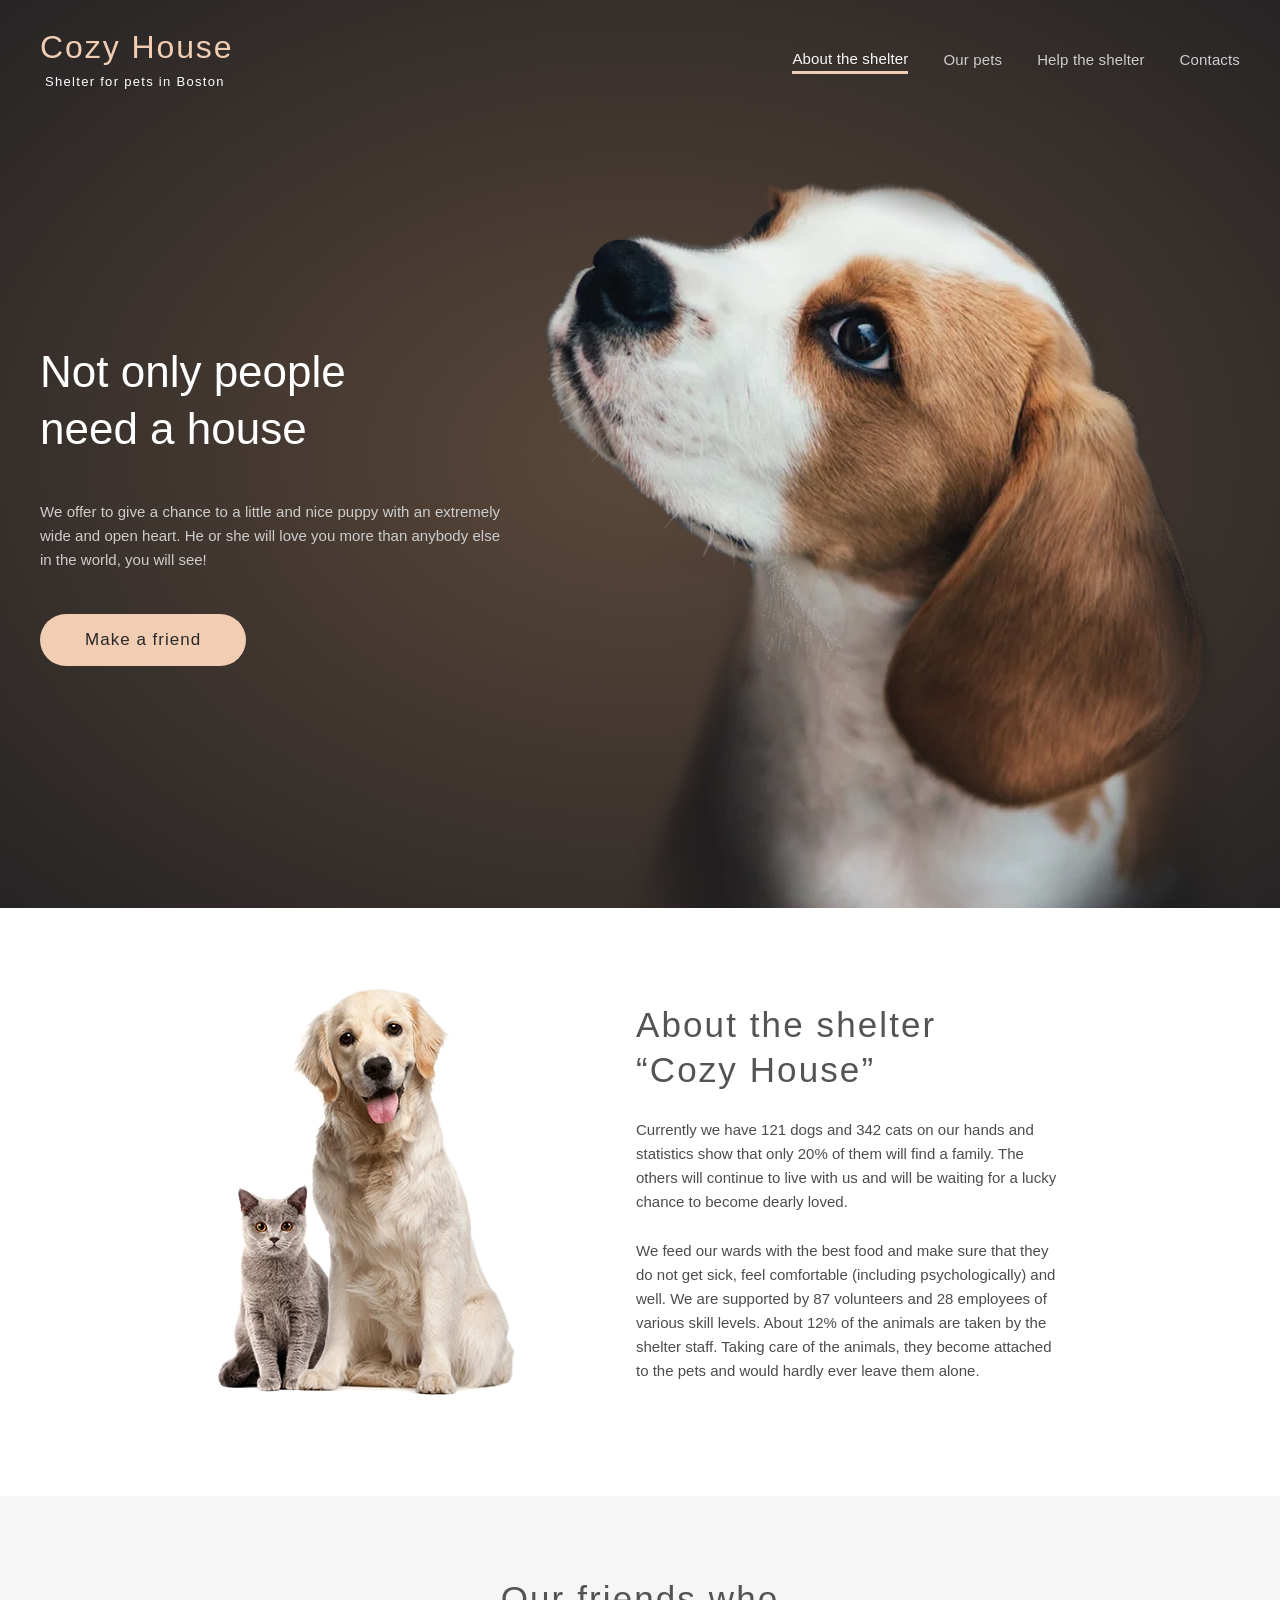
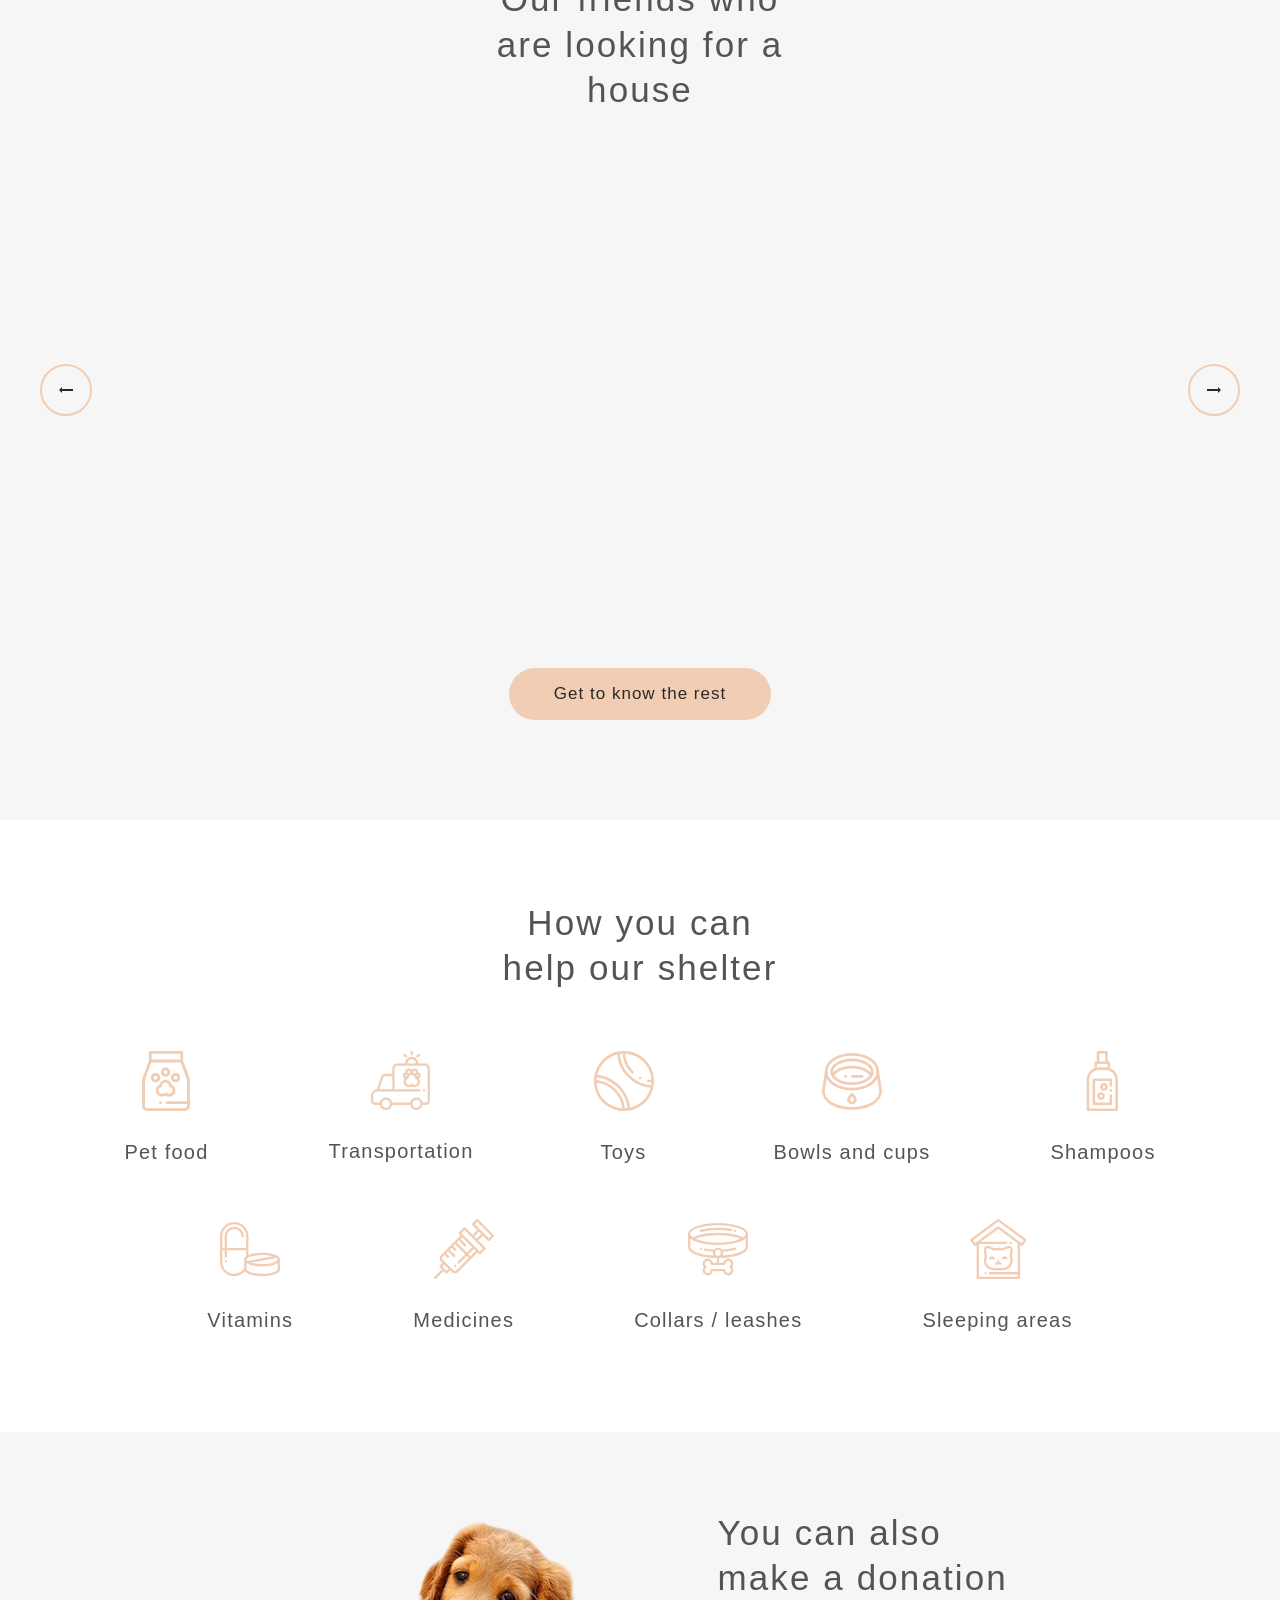
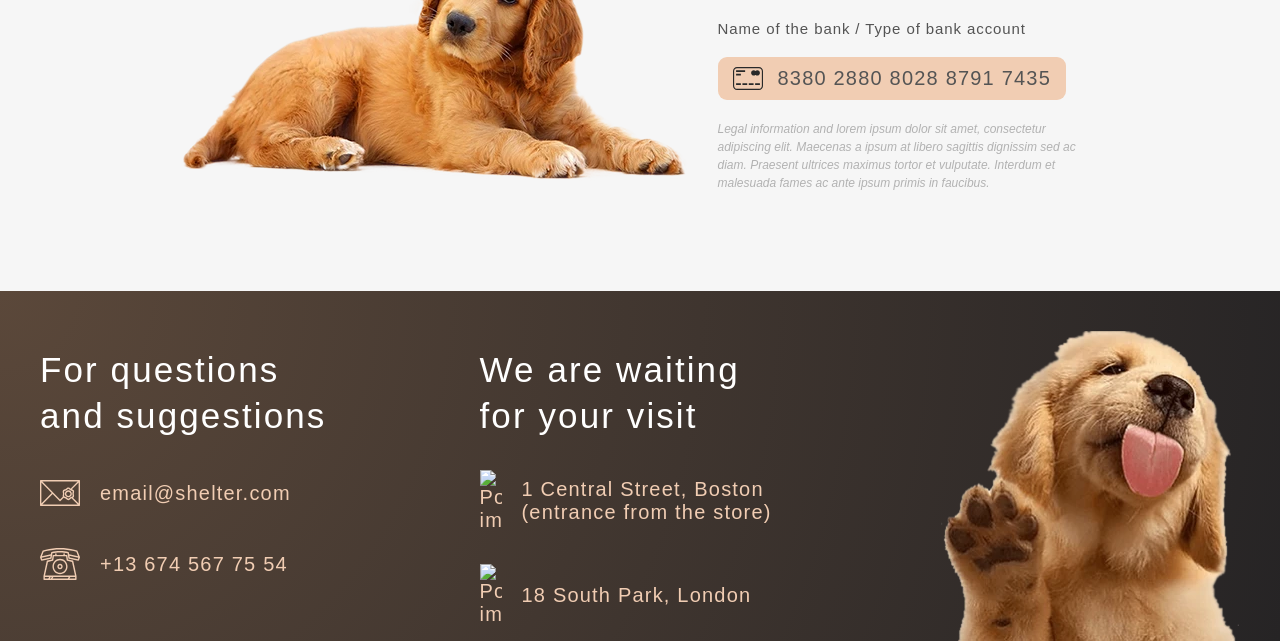
==== commit 075facea: "feat: add slider and popup for pets page" ====
--- a/shelter/pages/home/index.html
+++ b/shelter/pages/home/index.html
@@ -2,221 +2,367 @@
 <html lang="en">
 
 <head>
-	<meta charset="UTF-8">
-	<meta http-equiv="X-UA-Compatible" content="IE=edge">
-	<meta name="viewport" content="width=device-width, initial-scale=1.0">
-	<link rel="apple-touch-icon" sizes="180x180" href="../../assets/icons/favicon/apple-touch-icon.png">
-	<link rel="icon" type="image/png" sizes="32x32" href="../../assets/icons/favicon/favicon-32x32.png">
-	<link rel="icon" type="image/png" sizes="16x16" href="../../assets/icons/favicon/favicon-16x16.png">
-	<link rel="manifest" href="../../assets/icons/favicon/site.webmanifest">
-	<link rel="stylesheet" href="../../assets/styles/normalize.css">
-	<link rel="stylesheet" href="main.css">
-	<title>Shelter</title>
+  <meta charset="UTF-8">
+  <meta name="viewport" content="width=device-width, initial-scale=1.0">
+  <link rel="icon" type="image/png" href="../../assets/images/favicon/favicon-96x96.png" sizes="96x96">
+  <link rel="icon" type="image/svg+xml" href="../../assets/images/favicon/favicon.svg">
+  <link rel="shortcut icon" href="../../assets/images/favicon/favicon.ico">
+  <link rel="apple-touch-icon" sizes="180x180" href="../../assets/images/favicon/apple-touch-icon.png">
+  <meta name="apple-mobile-web-app-title" content="Shelter">
+  <link rel="manifest" href="../../assets/images/favicon/site.webmanifest">
+  <link rel="stylesheet" href="../../assets/css/main.css">
+  <title>Shelter</title>
 </head>
 
 <body>
-
-	<div class="first-screen">
-		<header class="header container">
-			<div class="header__main-logo main-logo">
-				<h1 class="main-logo__title">Cozy House</h1>
-				<span class="main-logo__description">Shelter for pets in Boston</span>
-			</div>
-
-			<nav class="header__nav nav">
-				<ul class="nav__list">
-					<li class="nav__item"><a href="#" class="nav__link link__active">About the shelter</a></li>
-					<li class="nav__item"><a href="../pets/pets.html" class="nav__link">Our pets</a></li>
-					<li class="nav__item"><a href="#help" class="nav__link">Help the shelter</a></li>
-					<li class="nav__item"><a href="#footer" class="nav__link">Contacts</a></li>
-				</ul>
-			</nav>
-
-			<a href="#" class="header__burger-link">
-				<div class="header__burger-button"></div>
-			</a>
-		</header>
-		<section class="not-only container">
-			<div class="not-only__left-block">
-				<h2 class="not-only__title title-h2">Not only people need a house</h2>
-				<p class="not-only__description default-p">
-					We offer to give a chance to a little and nice puppy with an
-					extremely wide and open heart. He or she will love you more than anybody else in the world, you will
-					see!
-				</p>
-
-				<a href="#our-friends" class="not-only__button button-main">Make a friend</a>
-			</div>
-			<div class="not-only__right-block">
-				<div class="not-only__image__wrapper"></div>
-			</div>
-		</section>
-	</div>
-
-	<main>
-		<section id="about" class="about">
-			<div class="about__wrapper container">
-				<div class="about__left-picture"></div>
-				<div class="about__right-block">
-					<h2 class="about__title title-h2">About the shelter “Cozy House”</h2>
-					<p class="about__description default-p">
-						Currently we have 121 dogs and 342 cats on our hands and statistics show that only 20% of them
-						will
-						find a family. The others will continue to live with us and will be waiting for a lucky chance
-						to
-						become dearly loved.</p>
-					<p class="about__description default-p">
-						We feed our wards with the best food and make sure that they do not get sick, feel comfortable
-						(including psychologically) and well. We are supported by 87 volunteers and 28 employees of
-						various
-						skill levels. About 12% of the animals are taken by the shelter staff. Taking care of the
-						animals,
-						they become attached to the pets and would hardly ever leave them alone.
-					</p>
-				</div>
-			</div>
-		</section>
-
-		<section id="our-friends" class="our-friends">
-			<div class="our-friends__wrapper container">
-				<h2 class="our-friends__title title-h2">Our friends who are&nbsp;looking&nbsp;for a house</h2>
-				<div class="our-friends__slider slider">
-					<div class="slider__cards-block">
-						<div class="slider__items">
-
-						</div>
-					</div>
-					<button class="slider__button-left slider-button d-585px-none"></button>
-					<button class="slider__button-right slider-button d-585px-none"></button>
-
-					<div class="slider__button-block">
-						<button class="slider__button-left slider-button"></button>
-						<button class="slider__button-right slider-button"></button>
-					</div>
-				</div>
-				<a href="../pets/pets.html" class="our-friends__link button-main">Get to know the rest</a>
-			</div>
-		</section>
-
-		<section id="help" class="help">
-			<div class="help__wrapper container">
-				<h2 class="help__title title-h2">How you can help our&nbsp;shelter</h2>
-
-				<div class="help__icons">
-					<div class="help__icon">
-						<div class="help__icon-image icon-pet-food"></div>
-						<!-- /.help__icon-image -->
-						<h3 class="help__icon-title">Pet food</h3>
-						<!-- /.help__icon-title -->
-					</div>
-					<!-- /.help__icon -->
-					<div class="help__icon">
-						<div class="help__icon-image icon-transportation"></div>
-						<!-- /.help__icon-image -->
-						<h3 class="help__icon-title">Transportation</h3>
-						<!-- /.help__icon-title -->
-					</div>
-					<!-- /.help__icon -->
-					<div class="help__icon">
-						<div class="help__icon-image icon-toys"></div>
-						<!-- /.help__icon-image -->
-						<h3 class="help__icon-title">Toys</h3>
-						<!-- /.help__icon-title -->
-					</div>
-					<!-- /.help__icon -->
-					<div class="help__icon">
-						<div class="help__icon-image icon-bowls-and-cups"></div>
-						<!-- /.help__icon-image -->
-						<h3 class="help__icon-title">Bowls and cups</h3>
-						<!-- /.help__icon-title -->
-					</div>
-					<!-- /.help__icon -->
-					<div class="help__icon">
-						<div class="help__icon-image icon-shampoos"></div>
-						<!-- /.help__icon-image -->
-						<h3 class="help__icon-title">Shampoos</h3>
-						<!-- /.help__icon-title -->
-					</div>
-					<!-- /.help__icon -->
-					<div class="help__icon">
-						<div class="help__icon-image icon-vitamins"></div>
-						<!-- /.help__icon-image -->
-						<h3 class="help__icon-title">Vitamins</h3>
-						<!-- /.help__icon-title -->
-					</div>
-					<!-- /.help__icon -->
-					<div class="help__icon">
-						<div class="help__icon-image icon-medicines"></div>
-						<!-- /.help__icon-image -->
-						<h3 class="help__icon-title">Medicines</h3>
-						<!-- /.help__icon-title -->
-					</div>
-					<!-- /.help__icon -->
-					<div class="help__icon">
-						<div class="help__icon-image icon-collars-leashes"></div>
-						<!-- /.help__icon-image -->
-						<h3 class="help__icon-title">Collars / leashes</h3>
-						<!-- /.help__icon-title -->
-					</div>
-					<!-- /.help__icon -->
-					<div class="help__icon">
-						<div class="help__icon-image icon-sleeping-area"></div>
-						<!-- /.help__icon-image -->
-						<h3 class="help__icon-title">Sleeping areas</h3>
-						<!-- /.help__icon-title -->
-					</div>
-					<!-- /.help__icon -->
-				</div>
-				<!-- /.help__icons -->
-			</div>
-		</section>
-
-		<section id="donations" class="donation">
-			<div class="donation__wrapper container">
-				<div class="donation__image"></div>
-				<div class="donation__right-block">
-					<h2 class="donation__title title-h2">You can also make&nbsp;a&nbsp;donation</h2>
-					<span class="donation__bank-name">Name of the bank / Type of bank account</span>
-					<a href="#!" class="donation__card-number button-main">8380 2880 8028 8791 7435</a>
-					<p class="donation__description">Legal information and lorem ipsum dolor sit amet, consectetur
-						adipiscing
-						elit. Maecenas a ipsum at libero sagittis dignissim sed ac diam. Praesent ultrices maximus
-						tortor et
-						vulputate. Interdum et malesuada fames ac ante ipsum primis in faucibus.</p>
-				</div>
-			</div>
-		</section>
-
-		<div class="modal-window">
-
-		</div>
-	</main>
-
-	<footer id="footer" class="footer">
-		<div class="footer__wrapper container">
-			<div class="footer__right-block">
-				<div class="footer__contacts-block contacts">
-					<h3 class="contacts__title footer-title">For questions and suggestions</h3>
-					<a href="mailto:email@shelter.com" class="contacts__email contacts-item">email@shelter.com</a>
-					<a href="tel:+136745677554" class="contacts__phone contacts-phone contacts-item">+13 674 567 75
-						54</a>
-				</div>
-				<div class="footer__locations-block locations">
-					<h3 class="locations__title footer-title">We are waiting for your&nbsp;visit</h3>
-					<a href="https://www.google.com/maps/place/1+Centre+St,+Boston,+MA+02119,+%D0%A1%D0%A8%D0%90/@42.3300628,-71.0920028,17z/data=!3m1!4b1!4m6!3m5!1s0x89e37a260516d22d:0x67663c18c6a54ce9!8m2!3d42.3300628!4d-71.0920028!16s%2Fg%2F11td12jd0m"
-						target="_blank" class="location__link first-pin location-item">1 Central Street, Boston
-						(entrance from the store)</a>
-					<a href="https://www.google.com/maps/place/South+Park+Court,+18+S+Park+Rd,+London+SW19+8TD,+%D0%92%D0%B5%D0%BB%D0%B8%D0%BA%D0%BE%D0%B1%D1%80%D0%B8%D1%82%D0%B0%D0%BD%D0%B8%D1%8F/@51.4202225,-0.2023407,17z/data=!3m1!4b1!4m6!3m5!1s0x487608baa7401b31:0x873a95ca58e122b2!8m2!3d51.4202192!4d-0.200152!16s%2Fg%2F11c1z48z8w"
-						target="_blank" class="location__link second-pin location-item">18 South Park, London </a>
-				</div>
-			</div>
-			<div class="footer__pet-image"></div>
-		</div>
-	</footer>
-
-	<script src="../../assets/js/burger-menu.js"></script>
-	<script src="../../assets/js/main-page-carousel.js"></script>
-	<script src="../../assets/js/popup.js"></script>
+  <div class="first-screen">
+    <header class="header">
+      <div class="header__wrapper container">
+        <a href="#" class="header__logo-link shelter-logo-link logo link--disabled">
+          <div class="header__logo shelter-logo logo__wrapper">
+            <h1 class="header__title logo__title">Cozy House</h1>
+            <span class="header__sub-title logo__subtitle">Shelter for pets in Boston</span>
+          </div>
+        </a>
+
+        <nav class="header__navigation nav nav--d-none">
+          <ul class="nav__list">
+            <li><a href="#" class="nav__link nav__link--active">About the shelter</a></li>
+            <li><a href="../pets/our-pets.html" class="nav__link">Our pets</a></li>
+            <li><a href="#help" class="nav__link">Help the shelter</a></li>
+            <li><a href="#footer" class="nav__link">Contacts</a></li>
+          </ul>
+        </nav>
+
+        <button class="header__burger burger-btn"></button>
+      </div>
+    </header>
+
+    <section class="not-only">
+      <div class="not-only__wrapper container">
+        <div class="not-only__content-block">
+          <h2 class="not-only__title section-title">Not only people need a house</h2>
+          <p class="not-only__description section-p">We offer to give a chance to a little and nice puppy with an
+            extremely wide and open heart. He or she will love you more than anybody else in the world, you will see!
+          </p>
+          <a href="#our-friends" class="not-only__link primary-btn">Make a friend</a>
+        </div>
+
+        <img src="../../assets/images/start-screen-puppy.webp" alt="Start screen puppy image" class="not-only__image">
+      </div>
+    </section>
+  </div>
+
+  <main>
+    <section class="about">
+      <div class="about__wrapper container">
+        <img src="../../assets/images/about-pets.webp" alt="About pets image" class="about__image">
+
+        <div class="about__content-block">
+          <h2 class="about__title section-title">About the shelter “Cozy House”</h2>
+
+          <p class="about__description section-p">Currently we have 121 dogs and 342 cats on our hands and statistics
+            show that
+            only 20% of them will find a family. The others will continue to live with us and will be waiting for a
+            lucky chance to become dearly loved.</p>
+
+          <p class="about__description section-p">We feed our wards with the best food and make sure that they do not
+            get sick,
+            feel comfortable (including psychologically) and well. We are supported by 87 volunteers and 28 employees of
+            various skill levels. About 12% of the animals are taken by the shelter staff. Taking care of the animals,
+            they become attached to the pets and would hardly ever leave them alone.</p>
+        </div>
+      </div>
+    </section>
+
+    <section id="our-friends" class="our-friends">
+      <div class="our-friends__wrapper container">
+        <h2 class="our-friends__title section-title">
+          Our friends who <br> are looking for a house
+        </h2>
+
+        <div class="slider">
+          <div class="slider__cards">
+            <div class="slider__carousel">
+              <div class="slider__card-block card-block-prev"></div>
+              <div class="slider__card-block card-block-center slider-block--popup"></div>
+              <div class="slider__card-block card-block-next"></div>
+            </div>
+          </div>
+
+          <button class="slider__btn btn-prev">
+            <svg viewBox="0 0 14 6" fill="none" xmlns="http://www.w3.org/2000/svg">
+              <path d="M14 2V4H3V6L0 3L3 0V2H14Z" fill="#292929" />
+            </svg>
+          </button>
+
+          <button class="slider__btn btn-next">
+            <svg viewBox="0 0 14 6" fill="none" xmlns="http://www.w3.org/2000/svg">
+              <path d="M0 4V2L11 2V0L14 3L11 6V4L0 4Z" fill="#292929" />
+            </svg>
+          </button>
+        </div>
+
+        <a href="../pets/our-pets.html" class="our-friends__link primary-btn">Get to know the rest</a>
+      </div>
+    </section>
+
+    <section id="help" class="help">
+      <div class="help__wrapper container">
+        <h2 class="help__title section-title">How you can help
+          our shelter</h2>
+
+        <ul class="help__content-list">
+          <li class="help__list-item">
+            <svg viewBox="0 0 60 60" fill="none" xmlns="http://www.w3.org/2000/svg">
+              <path
+                d="M52.8978 25.4978L47.1429 9.7473V1.42852C47.1429 0.639609 46.5032 0 45.7144 0H14.2858C13.4969 0 12.8573 0.639727 12.8573 1.42852V9.74719L7.10214 25.4978C6.41927 27.3636 6.07039 29.335 6.07147 31.3219V55.0765C6.07147 57.7913 8.28011 60 10.995 60H49.005C51.7199 60 53.9285 57.7913 53.9285 55.0765V31.3219C53.9285 29.329 53.5817 27.3694 52.8978 25.4978ZM15.7142 2.85715H44.2857V8.57145H15.7142V2.85715ZM51.0715 50.1321H30.9077C30.1188 50.1321 29.4792 50.7718 29.4792 51.5606C29.4792 52.3495 30.1189 52.9891 30.9077 52.9891H51.0715V55.0763C51.0715 56.2157 50.1445 57.1427 49.005 57.1427H10.995C9.85558 57.1427 8.92862 56.2158 8.92862 55.0763V31.3219C8.92774 29.6695 9.21788 28.03 9.78573 26.4783L15.2848 11.4286H44.7152L50.2142 26.4783C50.7821 28.03 51.0722 29.6695 51.0714 31.3219L51.0715 50.1321Z"
+                fill="#F1CDB3" />
+              <path
+                d="M35.6169 33.805C35.1505 30.8772 32.6078 28.632 29.5505 28.632C26.4932 28.632 23.9504 30.8772 23.484 33.805C21.067 34.7989 19.4857 37.2756 19.6899 39.9659C19.9175 42.9637 22.3506 45.392 25.349 45.6148C26.5071 45.7011 27.6572 45.4628 28.6751 44.9259C29.2315 44.6328 29.8697 44.6326 30.4256 44.926C31.3085 45.3908 32.2914 45.6331 33.2891 45.632C33.4429 45.632 33.5974 45.6263 33.7516 45.6149C36.7502 45.3923 39.1832 42.9638 39.411 39.966C39.6152 37.2756 38.0339 34.7989 35.6169 33.805ZM36.562 39.7495C36.4405 41.35 35.1415 42.6466 33.5402 42.7655C32.9176 42.8126 32.3013 42.6851 31.7586 42.3986C31.0781 42.0394 30.3201 41.8517 29.5506 41.8517C28.781 41.8517 28.0231 42.0394 27.3425 42.3986C26.7999 42.6849 26.1849 42.8123 25.5608 42.7655C23.9597 42.6467 22.6606 41.3501 22.5391 39.7495C22.4143 38.1062 23.5296 36.6124 25.1331 36.2746C25.4588 36.206 25.7503 36.0259 25.9573 35.7653C26.1643 35.5047 26.2739 35.18 26.2671 34.8473L26.2648 34.775C26.2648 32.9632 27.7386 31.4893 29.5505 31.4893C31.3623 31.4893 32.8362 32.9632 32.8362 34.7698L32.834 34.8473C32.827 35.1801 32.9366 35.5048 33.1436 35.7654C33.3507 36.026 33.6423 36.2061 33.968 36.2746C35.5717 36.6124 36.6868 38.1062 36.562 39.7495Z"
+                fill="#F1CDB3" />
+              <path
+                d="M29.5506 25.7751C32.1108 25.7751 34.1934 23.6924 34.1934 21.1322C34.1934 18.572 32.1108 16.4893 29.5506 16.4893C26.9904 16.4893 24.9077 18.5721 24.9077 21.1322C24.9077 23.6923 26.9906 25.7751 29.5506 25.7751ZM29.5506 19.3465C30.5353 19.3465 31.3363 20.1475 31.3363 21.1322C31.3363 22.1169 30.5353 22.9179 29.5506 22.9179C28.5659 22.9179 27.7649 22.1169 27.7649 21.1322C27.7649 20.1475 28.566 19.3465 29.5506 19.3465Z"
+                fill="#F1CDB3" />
+              <path
+                d="M24.1935 26.6561C24.1935 24.0959 22.1107 22.0132 19.5506 22.0132C16.9905 22.0132 14.9078 24.096 14.9078 26.6561C14.9078 29.2162 16.9904 31.2989 19.5506 31.2989C22.1108 31.2989 24.1935 29.2162 24.1935 26.6561ZM19.5506 28.4418C18.5659 28.4418 17.7649 27.6408 17.7649 26.6561C17.7649 25.6714 18.5659 24.8704 19.5506 24.8704C20.5353 24.8704 21.3363 25.6714 21.3363 26.6561C21.3363 27.6408 20.5352 28.4418 19.5506 28.4418Z"
+                fill="#F1CDB3" />
+              <path
+                d="M39.5506 22.0131C36.9904 22.0131 34.9077 24.0959 34.9077 26.656C34.9077 29.216 36.9906 31.2988 39.5506 31.2988C42.1107 31.2988 44.1934 29.2162 44.1934 26.656C44.1934 24.0958 42.1107 22.0131 39.5506 22.0131ZM39.5506 28.4418C38.5658 28.4418 37.7649 27.6408 37.7649 26.6561C37.7649 25.6714 38.5659 24.8704 39.5506 24.8704C40.5353 24.8704 41.3363 25.6714 41.3363 26.6561C41.3363 27.6408 40.5353 28.4418 39.5506 28.4418Z"
+                fill="#F1CDB3" />
+              <path
+                d="M24.6934 50.1322H24.3465C23.5576 50.1322 22.918 50.7719 22.918 51.5607C22.918 52.3496 23.5577 52.9892 24.3465 52.9892H24.6934C25.4823 52.9892 26.1219 52.3495 26.1219 51.5607C26.122 50.7719 25.4824 50.1322 24.6934 50.1322Z"
+                fill="#F1CDB3" />
+            </svg>
+            <h3 class="title-h3">Pet food</h3>
+          </li>
+          <li class="help__list-item">
+            <svg viewBox="0 0 61 60" fill="none" xmlns="http://www.w3.org/2000/svg">
+              <path
+                d="M55.0279 12.7115H48.0049V12.5095C48.0049 8.87665 45.0495 5.92118 41.4167 5.92118C37.7838 5.92118 34.8284 8.87665 34.8284 12.5095V12.7115H26.5806C23.8649 12.7115 21.6556 14.9209 21.6556 17.6365V23.2009H14.2693C12.5073 23.2009 10.9411 24.2562 10.2793 25.8893C10.2697 25.9133 10.2608 25.9375 10.2526 25.962L5.99157 38.8689C5.9529 38.8919 5.90357 38.9191 5.84216 38.9498C5.59853 39.0714 5.14279 39.2568 4.35857 39.4484C3.11412 39.7499 2.0074 40.4616 1.21672 41.4688C0.426051 42.4759 -0.00253772 43.72 1.13048e-05 45.0004V51.0987C1.13048e-05 53.1406 1.66114 54.8018 3.70302 54.8018L8.92724 54.802C9.47884 57.7562 12.0749 59.9999 15.1867 59.9999C18.2984 59.9999 20.8944 57.7561 21.4461 54.8021L39.8707 54.8024C40.4224 57.7564 43.0184 59.9999 46.1301 59.9999C49.2416 59.9999 51.8376 57.7565 52.3894 54.8026L55.7071 54.8027C58.2467 54.8027 59.9529 53.0963 59.9529 50.5568V20.08C59.9529 13.4295 56.5086 12.7115 55.0279 12.7115ZM37.1721 12.5095C37.1721 10.169 39.0762 8.26493 41.4167 8.26493C43.7571 8.26493 45.6612 10.169 45.6612 12.5095V12.7115H37.1721V12.5095ZM12.4648 26.7379C12.6145 26.3833 12.8657 26.0809 13.1867 25.8686C13.5077 25.6563 13.8843 25.5436 14.2692 25.5447H21.6554V38.8266H8.47372L12.4648 26.7379ZM15.1867 57.6562C12.967 57.6562 11.1612 55.8504 11.1612 53.6307C11.1612 53.6033 11.1627 53.5762 11.1633 53.5488C11.1641 53.5069 11.1643 53.465 11.1665 53.4234C11.1668 53.4168 11.1676 53.4104 11.168 53.4038C11.2861 51.2894 13.0435 49.6052 15.1867 49.6052C17.1261 49.6052 18.7497 50.9841 19.1285 52.8129L19.1302 52.82C19.1429 52.882 19.154 52.9445 19.1638 53.0076L19.1657 53.018C19.1727 53.0638 19.1779 53.1101 19.1833 53.1564C19.1857 53.1775 19.1891 53.1983 19.1912 53.2194C19.1949 53.2554 19.1968 53.2921 19.1995 53.3285C19.2019 53.3602 19.2052 53.3916 19.2068 53.4235C19.2085 53.4563 19.2085 53.4896 19.2093 53.5226C19.2102 53.5586 19.212 53.5944 19.212 53.6306C19.2122 55.8504 17.4063 57.6562 15.1867 57.6562ZM46.1301 57.6562C43.9104 57.6562 42.1045 55.8504 42.1045 53.6307C42.1045 53.5783 42.1065 53.5263 42.1085 53.4743C42.1091 53.4576 42.109 53.4405 42.1098 53.4238C42.1118 53.3852 42.1156 53.3471 42.1186 53.3088C42.121 53.2791 42.1224 53.2491 42.1254 53.2196C42.1267 53.207 42.1288 53.1947 42.1301 53.1823C42.1437 53.06 42.1621 52.939 42.1865 52.8203C42.1872 52.8168 42.1881 52.8134 42.1889 52.8099C42.569 50.9826 44.1915 49.6053 46.1301 49.6053C46.6849 49.6053 47.214 49.7181 47.6954 49.9222C49.1398 50.5341 50.1554 51.966 50.1554 53.6308C50.1554 55.8504 48.3497 57.6562 46.1301 57.6562ZM55.7071 52.4588L52.3913 52.4587C52.3874 52.4379 52.3824 52.4175 52.3783 52.3968C52.3507 52.2591 52.3189 52.1222 52.283 51.9864C52.267 51.927 52.2502 51.8679 52.2325 51.809C52.2215 51.7724 52.2107 51.7358 52.1992 51.6994C52.1795 51.6382 52.1588 51.5772 52.1372 51.5166C52.1257 51.4842 52.1148 51.4513 52.1027 51.4191C52.0766 51.3492 52.0492 51.2799 52.0205 51.211C52.0115 51.1892 52.0033 51.1669 51.994 51.1452C51.9553 51.0542 51.9145 50.9641 51.8717 50.875C51.8663 50.8639 51.8604 50.8532 51.855 50.8422C51.8176 50.7656 51.7787 50.6897 51.7383 50.6146C51.7234 50.5871 51.7076 50.5602 51.6924 50.5329C51.6602 50.4749 51.6271 50.4175 51.5931 50.3606C51.5746 50.3297 51.5554 50.2995 51.5363 50.2689C51.484 50.1846 51.4296 50.1016 51.373 50.0201C51.3174 49.9395 51.26 49.8602 51.2008 49.7821C51.1638 49.7337 51.1261 49.6858 51.0878 49.6385C51.0649 49.6102 51.0424 49.5819 51.0191 49.554C50.9774 49.5043 50.9349 49.4553 50.8917 49.4069C50.8704 49.383 50.8497 49.3585 50.828 49.3349C50.7742 49.2763 50.7193 49.2188 50.6633 49.1623C50.6513 49.1501 50.6398 49.1374 50.6276 49.1253C50.5585 49.0563 50.4879 48.989 50.4157 48.9233C50.4004 48.9092 50.3843 48.896 50.3687 48.882C50.3122 48.8315 50.2551 48.7815 50.1967 48.7329C50.1711 48.7116 50.1448 48.6912 50.1189 48.6704C50.0695 48.6304 50.0195 48.5911 49.969 48.5525C49.9392 48.53 49.9091 48.5081 49.879 48.4861C49.7516 48.3927 49.6207 48.3043 49.4865 48.221C49.4537 48.2004 49.4208 48.1802 49.3875 48.1602C49.3356 48.1292 49.2831 48.0993 49.2303 48.0698C49.1978 48.0516 49.1654 48.0331 49.1326 48.0155C49.0752 47.9847 49.017 47.9553 48.9585 47.9262C48.9294 47.9117 48.9007 47.8966 48.8714 47.8826C48.7948 47.8461 48.7175 47.8111 48.6395 47.7776C48.6276 47.7725 48.6158 47.7667 48.6038 47.7616C48.5131 47.7233 48.4215 47.6871 48.3291 47.6531C48.3027 47.6433 48.2759 47.6348 48.2493 47.6254C48.1829 47.602 48.1165 47.5789 48.0492 47.5575C48.014 47.5464 47.9783 47.5363 47.9428 47.5258C47.8832 47.5081 47.8234 47.4906 47.7631 47.4746C47.7244 47.4643 47.6855 47.4549 47.6465 47.4453C47.548 47.421 47.4489 47.3992 47.3494 47.3798C47.2904 47.3684 47.2313 47.3578 47.172 47.348C47.1313 47.3413 47.0906 47.3345 47.0497 47.3287C46.9881 47.3199 46.9263 47.3121 46.8645 47.3051C46.8252 47.3006 46.7861 47.2956 46.7466 47.2919C46.678 47.2856 46.6094 47.2803 46.5407 47.2762C46.507 47.2741 46.4738 47.271 46.44 47.2694C46.3367 47.2643 46.2333 47.2617 46.1299 47.2615C46.026 47.2615 45.9226 47.2645 45.8199 47.2694C45.7861 47.271 45.7527 47.2741 45.7191 47.2762C45.6503 47.2806 45.5816 47.2853 45.5134 47.2919C45.4738 47.2958 45.4347 47.3007 45.3953 47.3052C45.3334 47.3124 45.2717 47.3199 45.2104 47.3288C45.1693 47.3348 45.1285 47.3415 45.0877 47.3483C44.9876 47.3649 44.8879 47.3838 44.7886 47.4049C44.7303 47.4175 44.6721 47.431 44.6141 47.4453C44.5747 47.4549 44.5355 47.4645 44.4965 47.4748C44.4367 47.4906 44.3775 47.5079 44.3185 47.5254C44.2824 47.5362 44.246 47.5464 44.2102 47.5578C44.1445 47.5788 44.0791 47.601 44.0141 47.6242C43.9862 47.6341 43.958 47.6431 43.9302 47.6534C43.8381 47.6874 43.7469 47.7233 43.6569 47.7613C43.642 47.7677 43.6275 47.7747 43.6126 47.7812C43.5375 47.8136 43.463 47.847 43.3894 47.8822C43.3583 47.897 43.328 47.913 43.2972 47.9283C43.2407 47.9566 43.1842 47.9849 43.1286 48.0147C43.0943 48.0331 43.0604 48.0524 43.0265 48.0715C42.9753 48.1001 42.9245 48.1293 42.8741 48.1592C42.7556 48.2304 42.6393 48.3051 42.5254 48.3833C42.478 48.416 42.4311 48.4494 42.3846 48.4835C42.3526 48.5068 42.3205 48.53 42.289 48.5539C42.2408 48.5904 42.1936 48.6281 42.1465 48.6659C42.1181 48.6888 42.0894 48.711 42.0614 48.7343C42.0073 48.7795 41.9543 48.826 41.9017 48.8727C41.8821 48.8901 41.8621 48.9069 41.8428 48.9244C41.7716 48.9892 41.702 49.0556 41.6339 49.1235C41.6167 49.1406 41.6004 49.1587 41.5833 49.176C41.5328 49.2276 41.4826 49.2795 41.4338 49.3328C41.4094 49.3595 41.3858 49.387 41.3619 49.414C41.3217 49.4594 41.2818 49.5049 41.2429 49.5514C41.2176 49.5817 41.1929 49.6126 41.1682 49.6434C41.1321 49.6881 41.0965 49.7331 41.0616 49.7788C40.9779 49.889 40.8977 50.0018 40.821 50.1169C40.789 50.165 40.7581 50.2137 40.7275 50.2627C40.7065 50.2962 40.6853 50.3296 40.665 50.3635C40.6334 50.4161 40.6031 50.4695 40.5731 50.5232C40.5556 50.5545 40.5374 50.5854 40.5203 50.6172C40.4842 50.684 40.4499 50.752 40.4162 50.8202C40.4067 50.8394 40.3965 50.858 40.3873 50.8774C40.3451 50.965 40.305 51.0536 40.2669 51.143C40.2553 51.1703 40.2449 51.1982 40.2337 51.2258C40.2078 51.2889 40.1822 51.3523 40.1583 51.4165C40.1449 51.4524 40.1329 51.4887 40.1201 51.5247C40.0999 51.5817 40.0805 51.6389 40.0619 51.6964C40.0493 51.7355 40.0377 51.7751 40.0259 51.8146C39.9971 51.911 39.9706 52.008 39.9465 52.1056C39.9326 52.162 39.9196 52.2187 39.9072 52.2758C39.8981 52.3171 39.8892 52.3585 39.881 52.4001C39.8772 52.4198 39.8724 52.4391 39.8687 52.4588L21.4476 52.4585C21.4437 52.4382 21.4389 52.4181 21.4349 52.3979C21.427 52.3578 21.4184 52.3181 21.4098 52.2783C21.3758 52.1215 21.3357 51.9659 21.2897 51.8122C21.2783 51.774 21.267 51.7358 21.2549 51.6978C21.2359 51.6389 21.2161 51.5804 21.1954 51.5221C21.1831 51.4872 21.1712 51.452 21.1583 51.4174C21.1339 51.3522 21.1083 51.2875 21.0816 51.2232C21.0708 51.1967 21.0607 51.1697 21.0495 51.1435C21.0113 51.0538 20.9711 50.965 20.9288 50.8771C20.9202 50.8594 20.9108 50.8423 20.9022 50.8247C20.8679 50.7548 20.8324 50.6855 20.7955 50.6169C20.7789 50.5859 20.7611 50.5556 20.7438 50.525C20.7134 50.4707 20.6828 50.4166 20.6508 50.3634C20.6306 50.3297 20.6097 50.2968 20.5889 50.2636C20.5582 50.2143 20.5269 50.1654 20.4948 50.1169C20.4181 50.0019 20.3379 49.8893 20.2543 49.7792C20.2195 49.7335 20.1839 49.6885 20.1478 49.6438C20.123 49.613 20.0983 49.582 20.0729 49.5516C20.034 49.5055 19.9945 49.4598 19.9543 49.4147C19.9302 49.3876 19.9065 49.3599 19.882 49.3331C19.8338 49.2803 19.7841 49.2289 19.734 49.1778C19.7165 49.1599 19.6997 49.1413 19.6819 49.1238C19.6139 49.0559 19.5444 48.9897 19.4734 48.925C19.4537 48.907 19.4331 48.89 19.4132 48.8722C19.3611 48.8255 19.3083 48.7798 19.2547 48.7349C19.2264 48.7114 19.1973 48.6888 19.1686 48.6657C19.122 48.6282 19.0751 48.5908 19.0273 48.5546C18.9955 48.5304 18.9632 48.5071 18.931 48.4836C18.8847 48.4497 18.838 48.4165 18.7909 48.3838C18.7103 48.3285 18.6284 48.2749 18.5454 48.2232C18.511 48.2016 18.4763 48.1803 18.4415 48.1594C18.3914 48.1296 18.3409 48.1006 18.2901 48.0722C18.2558 48.053 18.2217 48.0336 18.187 48.0151C18.1317 47.9856 18.076 47.957 18.0198 47.9293C17.9886 47.9137 17.9578 47.8975 17.9263 47.8824C17.8536 47.8478 17.7802 47.8146 17.7062 47.7827C17.6904 47.7758 17.6749 47.7683 17.659 47.7615C17.5689 47.7234 17.4779 47.6875 17.3861 47.6536C17.3578 47.6432 17.3291 47.6341 17.3006 47.624C17.2361 47.601 17.1713 47.579 17.1061 47.558C17.07 47.5465 17.0333 47.5362 16.9969 47.5254C16.9381 47.5078 16.8791 47.491 16.8198 47.4751C16.7806 47.4646 16.7411 47.455 16.7016 47.4454C16.5452 47.4067 16.3874 47.3743 16.2284 47.3484C16.1876 47.3417 16.1468 47.3349 16.1057 47.3289C16.0441 47.3202 15.9824 47.3123 15.9206 47.3054C15.8814 47.3008 15.8422 47.2959 15.8027 47.292C15.7342 47.2857 15.6656 47.2805 15.5968 47.2763C15.5632 47.2742 15.5299 47.2711 15.4962 47.2695C15.3929 47.2644 15.2895 47.2618 15.1861 47.2617C15.0822 47.2617 14.9789 47.2646 14.876 47.2695C14.8423 47.2711 14.8089 47.2742 14.7752 47.2763C14.7065 47.2808 14.6378 47.2854 14.5696 47.292C14.53 47.2959 14.4907 47.3008 14.4513 47.3054C14.3897 47.3123 14.3281 47.3202 14.2667 47.3289C14.2254 47.3349 14.1845 47.3417 14.1436 47.3484C14.0435 47.3648 13.9438 47.3837 13.8447 47.405C13.7865 47.4175 13.7288 47.431 13.6711 47.4452C13.6314 47.4549 13.5915 47.4646 13.5522 47.4751C13.4933 47.4909 13.4347 47.5076 13.3764 47.5251C13.3396 47.536 13.3026 47.5465 13.266 47.558C13.2015 47.5784 13.1378 47.6007 13.0742 47.6231C13.0447 47.6334 13.0151 47.6429 12.9859 47.6536C12.8943 47.6875 12.8036 47.7231 12.714 47.761C12.6959 47.7687 12.6782 47.7773 12.6601 47.7851C12.5885 47.8162 12.5173 47.8481 12.447 47.8817C12.4142 47.8974 12.382 47.9143 12.3495 47.9306C12.2947 47.9577 12.2403 47.9855 12.1863 48.0142C12.1507 48.0333 12.1157 48.0534 12.0804 48.0732C12.0307 48.1011 11.9811 48.1292 11.9323 48.1585C11.8487 48.2086 11.7662 48.2604 11.6849 48.3141C11.6497 48.3373 11.6148 48.3608 11.5801 48.3847C11.5342 48.4163 11.489 48.4488 11.4438 48.4816C11.4104 48.506 11.3768 48.5302 11.3439 48.5553C11.2978 48.5903 11.2526 48.6263 11.2075 48.6625C11.1771 48.6869 11.1464 48.7107 11.1167 48.7356C11.0659 48.7778 11.0165 48.8214 10.9671 48.8651C10.9442 48.8854 10.9207 48.9051 10.898 48.9257C10.8278 48.9898 10.759 49.0554 10.6916 49.1225C10.6708 49.1433 10.6508 49.1651 10.6302 49.1862C10.5834 49.2342 10.5369 49.2822 10.4917 49.3315C10.4653 49.3602 10.44 49.3899 10.4142 49.4191C10.376 49.4623 10.3379 49.5056 10.301 49.5499C10.2743 49.5817 10.2483 49.6143 10.2223 49.6468C10.1876 49.6897 10.1535 49.7331 10.12 49.777C10.0611 49.8544 10.0039 49.9332 9.94853 50.0132C9.92419 50.0482 9.90021 50.0835 9.87657 50.1189C9.84575 50.1653 9.81599 50.2123 9.78634 50.2594C9.76431 50.2946 9.74216 50.3295 9.72083 50.3651C9.69048 50.4156 9.66154 50.467 9.63259 50.5183C9.61384 50.5517 9.5945 50.5847 9.57622 50.6185C9.54246 50.6817 9.50976 50.7454 9.47814 50.8097C9.46665 50.8327 9.45446 50.8552 9.44333 50.8784C9.40161 50.9651 9.36189 51.0529 9.32403 51.1417C9.31114 51.172 9.29966 51.2028 9.28724 51.2333C9.26263 51.2936 9.23814 51.354 9.2154 51.4151C9.20146 51.4525 9.1888 51.4904 9.17556 51.5281C9.15611 51.5835 9.13689 51.639 9.11896 51.695C9.10607 51.7352 9.09411 51.7757 9.08204 51.8163C9.06575 51.871 9.04993 51.9258 9.03505 51.9811C9.00897 52.0781 8.98533 52.1757 8.96415 52.2739C8.95501 52.3161 8.94587 52.3581 8.93755 52.4007C8.9338 52.4199 8.92911 52.4389 8.92548 52.4581H3.70302C2.95349 52.4581 2.34376 51.8484 2.34376 51.0987V45.0004C2.34219 44.2451 2.59496 43.5113 3.06134 42.9171C3.52772 42.323 4.18054 41.9032 4.91462 41.7254C5.58247 41.5621 6.15611 41.376 6.6245 41.1705H49.1861C49.8332 41.1705 50.3579 40.6458 50.3579 39.9986C50.3579 39.3515 49.8332 38.8267 49.1861 38.8267H23.9993V17.6365C23.9993 16.2133 25.1574 15.0552 26.5806 15.0552H55.0277C57.2738 15.0552 57.609 18.2034 57.609 20.08V50.5567C57.609 52.2118 56.4174 52.4588 55.7071 52.4588Z"
+                fill="#F1CDB3" />
+              <path
+                d="M50.4606 24.8147C50.4607 23.2763 49.3801 21.9863 47.9384 21.6615C47.9461 21.5806 47.9522 21.4992 47.9546 21.4169C47.9814 20.4633 47.6252 19.5567 46.9517 18.864C46.2667 18.1596 45.3101 17.7557 44.3269 17.7557C43.1389 17.7557 42.0808 18.3338 41.4183 19.2239C40.7563 18.3338 39.6973 17.7557 38.5066 17.7557C37.5321 17.7557 36.5821 18.1544 35.9002 18.8498C35.223 19.5402 34.8601 20.4483 34.8787 21.4064C34.8803 21.4923 34.8862 21.5773 34.8938 21.6618C33.4526 21.987 32.3727 23.2766 32.3727 24.8147C32.3727 26.1163 33.1464 27.2399 34.2576 27.7519C33.4748 28.7206 33.018 29.9464 33.018 31.2423C33.018 34.3028 35.5078 36.7927 38.5683 36.7927C39.5764 36.7927 40.5605 36.5172 41.4167 36.0051C42.2775 36.5202 43.2619 36.7924 44.265 36.7927C47.3255 36.7927 49.8154 34.3028 49.8154 31.2423C49.8154 29.9462 49.3586 28.7206 48.5758 27.7519C49.6871 27.2399 50.4606 26.1163 50.4606 24.8147ZM44.3269 20.0996C44.6809 20.0996 45.0251 20.2448 45.2713 20.4979C45.4997 20.7328 45.6205 21.0357 45.6118 21.3508C45.5915 22.0692 45.0091 22.6602 44.3133 22.6682C44.1269 22.668 43.9426 22.6279 43.773 22.5505C43.752 22.5408 43.7314 22.5304 43.7103 22.5209C43.6035 22.4646 43.5058 22.3927 43.4201 22.3077C43.1753 22.0648 43.0412 21.7384 43.0426 21.3885C43.0455 20.6778 43.6217 20.0996 44.3269 20.0996ZM37.5733 20.491C37.6946 20.3665 37.8398 20.2677 38.0001 20.2005C38.1604 20.1332 38.3326 20.0988 38.5064 20.0994C39.2138 20.0994 39.7899 20.6762 39.7907 21.3851C39.7916 21.5579 39.7578 21.7291 39.6913 21.8885C39.6248 22.048 39.527 22.1925 39.4036 22.3135C39.3199 22.3959 39.2248 22.466 39.1213 22.5217C39.083 22.5391 39.0456 22.5577 39.0078 22.5758C38.855 22.6389 38.691 22.6704 38.5258 22.6683C37.8204 22.6567 37.2355 22.0704 37.2218 21.3613C37.2155 21.0374 37.3404 20.7285 37.5733 20.491ZM34.7165 24.8148C34.7164 24.3245 35.1153 23.9257 35.6053 23.9257C36.0957 23.9257 36.4944 24.3245 36.4944 24.8148C36.4944 24.9155 36.4769 25.0118 36.4459 25.1022C36.4166 25.1611 36.3884 25.2207 36.3612 25.2808C36.2044 25.5341 35.9247 25.7038 35.6055 25.7038C35.1153 25.7038 34.7165 25.305 34.7165 24.8148ZM44.265 34.4492C43.5 34.4489 42.7603 34.175 42.1796 33.6769C41.9673 33.4945 41.6966 33.3943 41.4167 33.3946C41.1368 33.3944 40.8661 33.4946 40.6538 33.6769C40.0731 34.175 39.3334 34.4489 38.5683 34.4492C36.8002 34.4492 35.3617 33.0107 35.3617 31.2426C35.3617 29.9023 36.2068 28.6919 37.4644 28.2307C37.6707 28.1551 37.8516 28.023 37.9864 27.8495C38.1212 27.676 38.2045 27.4681 38.2268 27.2495C38.2597 26.9273 38.3411 26.6118 38.4682 26.3139C38.51 26.2346 38.5491 26.1537 38.5843 26.0707C38.8951 25.4851 39.3806 25.0108 39.9733 24.7136C40.0243 24.6912 40.0746 24.6676 40.1246 24.6428C40.532 24.4648 40.972 24.3731 41.4167 24.3737C41.8748 24.3737 42.311 24.4692 42.7063 24.6417C42.7562 24.6665 42.8066 24.6899 42.8576 24.7123C43.4514 25.0094 43.9378 25.4843 44.2491 26.0707C44.2843 26.1537 44.3234 26.2346 44.3651 26.3139C44.4923 26.6118 44.5737 26.9273 44.6065 27.2495C44.6288 27.4681 44.7121 27.676 44.847 27.8495C44.9818 28.023 45.1626 28.1551 45.3689 28.2307C46.6266 28.692 47.4716 29.9023 47.4716 31.2426C47.4716 33.0106 46.0332 34.4492 44.265 34.4492ZM47.228 25.7038C46.9088 25.7038 46.6291 25.5341 46.4723 25.2808C46.4451 25.2208 46.4168 25.1612 46.3875 25.1022C46.3556 25.0097 46.3392 24.9126 46.339 24.8148C46.339 24.3245 46.7378 23.9257 47.2281 23.9257C47.7183 23.9257 48.1171 24.3245 48.1171 24.8148C48.117 25.3049 47.7182 25.7038 47.228 25.7038Z"
+                fill="#F1CDB3" />
+              <path
+                d="M55.0428 39.7758C55.0278 39.7007 55.0054 39.6273 54.9761 39.5566C54.9469 39.4857 54.9108 39.4178 54.8683 39.3539C54.8261 39.2897 54.7774 39.23 54.723 39.1758C54.6687 39.1214 54.6091 39.0727 54.5449 39.0305C54.4168 38.9457 54.2735 38.8864 54.123 38.8559C53.9722 38.8254 53.8168 38.8254 53.666 38.8559C53.591 38.8712 53.5171 38.8934 53.4456 38.9227C53.3753 38.952 53.3074 38.9884 53.2441 39.0305C53.1796 39.0727 53.1199 39.1219 53.066 39.1758C53.0119 39.2297 52.9627 39.2895 52.9195 39.3539C52.8773 39.4172 52.8408 39.4852 52.8128 39.5566C52.7835 39.627 52.7601 39.7008 52.746 39.7758C52.7308 39.8508 52.7226 39.9281 52.7226 40.0043C52.7226 40.0803 52.7308 40.1578 52.746 40.234C52.7601 40.3078 52.7835 40.3816 52.8128 40.4531C52.8421 40.5234 52.8785 40.5914 52.9206 40.6547C52.9627 40.7191 53.0119 40.7789 53.066 40.8328C53.1199 40.8867 53.1796 40.9359 53.2441 40.9793C53.3074 41.0215 53.3753 41.0566 53.4456 41.0859C53.5171 41.1152 53.591 41.1387 53.666 41.1527C53.7411 41.168 53.8184 41.1762 53.8945 41.1762C53.9706 41.1762 54.0481 41.168 54.123 41.1527C54.198 41.1387 54.2718 41.1152 54.3421 41.0859C54.4136 41.0566 54.4816 41.0215 54.5449 40.9793C54.6094 40.9359 54.6692 40.8867 54.723 40.8328C54.7769 40.7789 54.8261 40.7191 54.8683 40.6547C54.9104 40.5914 54.9468 40.5234 54.9761 40.4531C55.0054 40.3816 55.0276 40.3078 55.0428 40.234C55.0581 40.1578 55.0662 40.0803 55.0662 40.0043C55.0662 39.9281 55.0581 39.8508 55.0428 39.7758Z"
+                fill="#F1CDB3" />
+              <path
+                d="M41.4167 0C40.7696 0 40.2448 0.524648 40.2448 1.17188V3.13359C40.2448 3.78082 40.7696 4.30547 41.4167 4.30547C42.0639 4.30547 42.5885 3.7807 42.5885 3.13359V1.17188C42.5885 0.524648 42.0639 0 41.4167 0Z"
+                fill="#F1CDB3" />
+              <path
+                d="M36.4797 4.55659L34.844 3.27234C34.723 3.1773 34.5844 3.10703 34.4362 3.06555C34.288 3.02407 34.1331 3.01218 33.9803 3.03057C33.8275 3.04896 33.6798 3.09727 33.5457 3.17273C33.4116 3.24819 33.2936 3.34934 33.1986 3.47038C32.799 3.97944 32.8877 4.71608 33.3966 5.11569L35.0323 6.39995C35.2384 6.56221 35.493 6.65035 35.7553 6.65015C35.933 6.65039 36.1084 6.61017 36.2682 6.53253C36.4281 6.45488 36.5681 6.34186 36.6778 6.20202C37.0775 5.69284 36.9888 4.9562 36.4797 4.55659Z"
+                fill="#F1CDB3" />
+              <path
+                d="M49.6348 3.47021C49.2352 2.96115 48.4987 2.87244 47.9894 3.27216L46.3537 4.55642C45.8446 4.95603 45.7559 5.69267 46.1556 6.20185C46.2652 6.34177 46.4053 6.45487 46.5651 6.53254C46.725 6.61021 46.9004 6.65042 47.0781 6.6501C47.3404 6.65028 47.5951 6.56214 47.8011 6.3999L49.4368 5.11564C49.9459 4.71603 50.0346 3.97939 49.6348 3.47021Z"
+                fill="#F1CDB3" />
+            </svg>
+            <h3 class="title-h3">Transportation</h3>
+          </li>
+          <li class="help__list-item">
+            <svg viewBox="0 0 60 60" fill="none" xmlns="http://www.w3.org/2000/svg">
+              <path
+                d="M51.2132 8.78672C45.5469 3.1207 38.0133 0 30 0C21.9867 0 14.4531 3.1207 8.78684 8.78672C3.12047 14.4531 0 21.9866 0 30C0 38.0134 3.12047 45.5469 8.78684 51.2133C14.4531 56.8793 21.9867 60 30 60C38.0133 60 45.5469 56.8793 51.2132 51.2133C56.8795 45.5469 60 38.0134 60 30C60 21.9866 56.8795 14.4531 51.2132 8.78672ZM10.6314 49.3685C5.90438 44.6415 3.11918 38.4906 2.67352 31.8832C3.39 31.9077 4.1223 31.9755 4.86223 32.0856C10.1654 32.8733 15.5023 35.7234 19.8894 40.1106C24.2766 44.4979 27.1266 49.8346 27.9144 55.1379C28.0223 55.8586 28.0894 56.5849 28.1154 57.3132C21.7419 56.8775 15.4928 54.2298 10.6314 49.3685ZM30.7262 57.3682C30.7013 56.4931 30.6239 55.6203 30.4946 54.7545C29.6251 48.9019 26.5139 43.046 21.7338 38.2659C16.9538 33.4859 11.098 30.3746 5.2452 29.5051C4.37502 29.3751 3.49781 29.2977 2.61832 29.2732C2.64105 28.3972 2.7048 27.5283 2.8084 26.6682C3.73793 26.6987 4.68246 26.7843 5.62863 26.9248C12.0308 27.8757 18.4055 31.2484 23.5785 36.4213C28.7512 41.5939 32.1239 47.9687 33.075 54.3709C33.2133 55.3004 33.2987 56.237 33.3307 57.1763C32.4661 57.2814 31.5969 57.3455 30.7262 57.3682ZM49.3685 49.3685C45.5416 53.1952 40.8551 55.6504 35.9248 56.7348C35.881 55.8152 35.7912 54.8983 35.6557 53.9877C34.6229 47.0358 30.9889 40.1423 25.4234 34.5766C19.8575 29.0109 12.964 25.3772 6.0123 24.3444C5.0982 24.2082 4.17782 24.1182 3.25465 24.0746L3.2475 24.0805C4.35598 19.0238 6.88301 14.3798 10.6315 10.6314C14.2923 6.97055 18.7399 4.56516 23.4349 3.41402C23.4672 4.49215 23.5632 5.56742 23.7224 6.63422C24.755 13.5859 28.3889 20.4795 33.9546 26.0453C39.5203 31.611 46.4139 35.2447 53.3659 36.2775C54.4358 36.4373 55.5143 36.5334 56.5956 36.5653L56.6073 36.5459C55.4323 41.3595 52.9617 45.7754 49.3685 49.3685ZM57.1071 33.966C56.0064 33.955 54.8814 33.8653 53.7492 33.6972C47.3468 32.7461 40.972 29.3735 35.7993 24.2006C30.6265 19.0277 27.2538 12.6531 26.3029 6.25102C26.1354 5.12379 26.0455 4.00371 26.034 2.90824C26.8999 2.78261 27.7712 2.69826 28.6451 2.65547C28.6431 3.70254 28.7214 4.7775 28.8832 5.8677C29.7527 11.7204 32.8641 17.5763 37.6441 22.3562C38.1534 22.8654 38.9794 22.8654 39.4888 22.3562C39.9981 21.8469 39.9981 21.021 39.4888 20.5114C35.1016 16.1243 32.2516 10.7876 31.4638 5.48426C31.3205 4.51898 31.2499 3.57035 31.2521 2.65055C37.8434 2.94937 44.3467 5.60918 49.3688 10.6315C54.2461 15.5088 57.0565 21.902 57.3623 28.7483C56.4367 28.7503 55.4855 28.6804 54.5159 28.5363C53.8035 28.4305 53.1397 28.9225 53.034 29.635C52.9281 30.3476 53.42 31.0109 54.1325 31.1167C55.21 31.2768 56.2729 31.3569 57.3083 31.3569C57.3252 31.3569 57.3417 31.356 57.3586 31.356C57.316 32.2295 57.2321 33.1004 57.1071 33.966Z"
+                fill="#F1CDB3" />
+              <path
+                d="M46.1517 25.775C45.8059 25.7756 45.4744 25.9131 45.2296 26.1573C44.9854 26.4021 44.848 26.7336 44.8474 27.0793C44.8474 27.4224 44.9857 27.7589 45.2296 28.0015C45.4721 28.2442 45.8087 28.3836 46.1517 28.3836C46.4947 28.3836 46.8313 28.2442 47.0739 28.0015C47.3176 27.7563 47.4549 27.425 47.456 27.0793C47.456 26.7363 47.3164 26.3998 47.0739 26.1573C46.829 25.9131 46.4975 25.7756 46.1517 25.775Z"
+                fill="#F1CDB3" />
+            </svg>
+            <h3 class="title-h3">Toys</h3>
+          </li>
+          <li class="help__list-item">
+            <svg viewBox="0 0 60 60" fill="none" xmlns="http://www.w3.org/2000/svg">
+              <path
+                d="M59.985 39.8551L57.1255 20.6441C57.0792 15.0657 53.693 9.89303 47.8159 6.43765C42.9483 3.57605 36.6213 2 30.0001 2C23.3786 2 17.0515 3.57605 12.1838 6.43765C6.3069 9.89303 2.92054 15.0657 2.87437 20.6441L0.0148828 39.8551C0.00503905 39.9216 0 39.9887 0 40.056C0 45.7049 3.76452 50.936 10.3284 54.408C15.7022 57.2504 22.6883 58.8158 30.0001 58.8158C37.3116 58.8158 44.2978 57.2504 49.6716 54.408C56.2354 50.936 60 45.7049 60 40.056C59.9999 39.9888 59.9949 39.9216 59.985 39.8551ZM13.5668 8.78995C18.0215 6.17105 23.8576 4.72871 30.0001 4.72871C36.1424 4.72871 41.9785 6.17105 46.4331 8.78995C51.4956 11.7663 54.3993 16.1293 54.3993 20.7599C54.3993 25.3906 51.4957 29.7535 46.4332 32.7299C41.9785 35.3488 36.1424 36.7911 30.0001 36.7911C23.8577 36.7911 18.0215 35.3488 13.5669 32.7299C8.5044 29.7536 5.60073 25.3906 5.60073 20.7599C5.60073 16.1293 8.50428 11.7664 13.5668 8.78995ZM48.3956 51.996C43.4079 54.6342 36.875 56.0871 30.0001 56.0871C23.125 56.0871 16.592 54.6342 11.6044 51.996C6.00374 49.0333 2.77453 44.7218 2.72917 40.1535L4.60757 27.5342C6.17225 30.4612 8.75283 33.0645 12.1841 35.0819C17.0517 37.9434 23.3787 39.5195 30.0001 39.5195C36.6213 39.5195 42.9485 37.9434 47.816 35.0819C51.2473 33.0645 53.8279 30.461 55.3925 27.5342L57.2709 40.1535C57.2255 44.7219 53.9963 49.0335 48.3956 51.996Z"
+                fill="#F1CDB3" />
+              <path
+                d="M30.0001 34.0618C39.3534 34.0618 47.6079 30.4427 50.5397 25.0569C51.29 23.6803 51.6707 22.2344 51.6707 20.7599C51.6707 17.0676 49.3194 13.652 45.0502 11.1422C41.0085 8.76631 35.6637 7.45791 30.0001 7.45791C24.3366 7.45791 18.9916 8.76643 14.9501 11.1423C10.6807 13.6521 8.32945 17.0676 8.32945 20.76C8.32945 22.2347 8.70996 23.6804 9.46008 25.0563C12.3923 30.4427 20.6467 34.0618 30.0001 34.0618ZM30.0001 31.3332C22.1546 31.3332 15.0282 28.5145 12.2557 24.4006C15.0293 20.2891 22.1568 17.4732 30.0001 17.4732C37.8435 17.4732 44.9711 20.2891 47.7446 24.4008C44.9726 28.5145 37.8458 31.3332 30.0001 31.3332ZM11.0579 20.76C11.058 18.0744 12.9313 15.4942 16.3328 13.4945C19.9617 11.3613 24.8154 10.1865 30 10.1865C35.1845 10.1865 40.0384 11.3613 43.6672 13.4946C47.0687 15.4942 48.9421 18.0743 48.9421 20.76C48.9421 20.9993 48.9259 21.238 48.896 21.4761C45.1332 17.3699 37.9658 14.7446 30 14.7446C22.0342 14.7446 14.8669 17.37 11.1041 21.4761C11.0738 21.2386 11.0584 20.9994 11.0579 20.76Z"
+                fill="#F1CDB3" />
+              <path
+                d="M30 41.7701C29.8155 41.7701 29.6329 41.8076 29.4633 41.8801C29.2936 41.9527 29.1405 42.059 29.0131 42.1924C28.1243 43.1235 25.225 46.3365 25.225 48.5916C25.225 51.2246 27.367 53.3666 30 53.3666C32.633 53.3666 34.775 51.2246 34.775 48.5916C34.775 46.3365 31.8756 43.1235 30.987 42.1924C30.8595 42.059 30.7064 41.9527 30.5368 41.8801C30.3671 41.8076 30.1845 41.7701 30 41.7701ZM30 50.6381C28.8716 50.6381 27.9536 49.7201 27.9536 48.5917C27.9536 47.986 28.9058 46.5224 30 45.1941C31.0943 46.5226 32.0465 47.986 32.0465 48.5917C32.0465 49.7201 31.1284 50.6381 30 50.6381Z"
+                fill="#F1CDB3" />
+              <path
+                d="M23.8843 23.8977H23.4637C22.7102 23.8977 22.0994 24.5085 22.0994 25.262C22.0994 26.0155 22.7102 26.6263 23.4637 26.6263H23.8843C24.6378 26.6263 25.2486 26.0155 25.2486 25.262C25.2486 24.5085 24.6378 23.8977 23.8843 23.8977Z"
+                fill="#F1CDB3" />
+              <path
+                d="M40.074 23.8977H30.342C29.5884 23.8977 28.9777 24.5085 28.9777 25.262C28.9777 26.0155 29.5884 26.6263 30.342 26.6263H40.074C40.8275 26.6263 41.4383 26.0155 41.4383 25.262C41.4383 24.5085 40.8275 23.8977 40.074 23.8977Z"
+                fill="#F1CDB3" />
+            </svg>
+            <h3 class="title-h3">Bowls and cups</h3>
+          </li>
+          <li class="help__list-item">
+            <svg viewBox="0 0 60 60" fill="none" xmlns="http://www.w3.org/2000/svg">
+              <path
+                d="M37.1303 17.1814V11.7391C37.1303 11.0188 36.5463 10.4348 35.826 10.4348H34.8477V1.3043C34.8477 0.583945 34.2637 0 33.5434 0H25.0651C24.3448 0 23.7608 0.583945 23.7608 1.3043V10.4347H22.7825C22.0622 10.4347 21.4782 11.0187 21.4782 11.739V17.1813C16.8977 19.0078 13.6521 23.4879 13.6521 28.712V58.6956C13.6521 59.4159 14.236 59.9999 14.9564 59.9999H43.6521C44.3725 59.9999 44.9564 59.4159 44.9564 58.6956V28.7121C44.9563 23.4879 41.7107 19.0078 37.1303 17.1814ZM26.3694 2.60871H32.239V10.4348H26.3694V2.60871ZM24.0867 13.0434H34.5214V16.3043H24.0867V13.0434ZM42.3476 57.3913H16.2607V28.7121C16.2607 23.3088 20.6565 18.913 26.0597 18.913H32.5486C37.9519 18.913 42.3476 23.3088 42.3476 28.7121V57.3913Z"
+                fill="#F1CDB3" />
+              <path
+                d="M37.7825 27.3913H20.8259C20.1056 27.3913 19.5216 27.9752 19.5216 28.6956V52.826C19.5216 53.5464 20.1056 54.1303 20.8259 54.1303H37.7825C38.5028 54.1303 39.0868 53.5464 39.0868 52.826V44.6287C39.0868 43.9084 38.5028 43.3244 37.7825 43.3244C37.0621 43.3244 36.4782 43.9084 36.4782 44.6287V51.5217H22.1303V30H36.4782V34.1287C36.4782 34.8491 37.0621 35.433 37.7825 35.433C38.5028 35.433 39.0868 34.8491 39.0868 34.1287V28.6957C39.0868 27.9752 38.5028 27.3913 37.7825 27.3913Z"
+                fill="#F1CDB3" />
+              <path
+                d="M37.7824 38.0645C37.0621 38.0645 36.4781 38.6484 36.4781 39.3688V39.4992C36.4781 40.2195 37.0621 40.8035 37.7824 40.8035C38.5028 40.8035 39.0867 40.2195 39.0867 39.4992V39.3688C39.0867 38.6484 38.5028 38.0645 37.7824 38.0645Z"
+                fill="#F1CDB3" />
+              <path
+                d="M27.9922 41.1512C25.8345 41.1512 24.0792 42.9066 24.0792 45.0642C24.0792 47.2219 25.8345 48.9773 27.9922 48.9773C30.1499 48.9773 31.9052 47.2219 31.9052 45.0642C31.9052 42.9067 30.1499 41.1512 27.9922 41.1512ZM27.9922 46.3687C27.273 46.3687 26.6879 45.7835 26.6879 45.0644C26.6879 44.3452 27.273 43.7601 27.9922 43.7601C28.7114 43.7601 29.2965 44.3452 29.2965 45.0644C29.2965 45.7835 28.7115 46.3687 27.9922 46.3687Z"
+                fill="#F1CDB3" />
+              <path
+                d="M34.8456 35.9842C34.8456 33.8266 33.0903 32.0712 30.9326 32.0712C28.7749 32.0712 27.0196 33.8266 27.0196 35.9842C27.0196 38.1419 28.7749 39.8973 30.9326 39.8973C33.0901 39.8974 34.8456 38.1419 34.8456 35.9842ZM30.9325 37.2887C30.2133 37.2887 29.6282 36.7035 29.6282 35.9844C29.6282 35.2652 30.2133 34.6801 30.9325 34.6801C31.6517 34.6801 32.2368 35.2652 32.2368 35.9844C32.2368 36.7035 31.6519 37.2887 30.9325 37.2887Z"
+                fill="#F1CDB3" />
+            </svg>
+            <h3 class="title-h3">Shampoos</h3>
+          </li>
+          <li class="help__list-item">
+            <svg viewBox="0 0 60 60" fill="none" xmlns="http://www.w3.org/2000/svg">
+              <path
+                d="M54.3108 35.3986C51.0359 34.284 46.7048 33.6702 42.1158 33.6702C41.8289 33.6702 41.5431 33.6725 41.2586 33.6773C36.9894 33.7488 32.991 34.3536 29.9207 35.3986C29.428 35.5653 28.9424 35.7523 28.4651 35.9589V17.2325C28.4651 9.38472 22.0805 3 14.2325 3C6.38461 3 0 9.38472 0 17.2325V42.9261C0 50.7739 6.38461 57.1587 14.2325 57.1587C16.722 57.1587 19.1722 56.5062 21.3188 55.2717C22.6721 54.4934 23.8881 53.4936 24.9168 52.3257C25.6645 53.3761 27.1451 54.4856 29.9208 55.4303C33.1957 56.5448 37.5266 57.1587 42.1157 57.1587C46.7047 57.1587 51.0357 56.5448 54.3107 55.4303C59.0129 53.83 60 51.7566 60 50.299V40.5299C60 39.0723 59.0129 36.9989 54.3108 35.3986ZM26.5754 40.5299C26.5759 40.4863 26.5798 40.4428 26.5871 40.3998L26.5891 40.3882C26.6289 40.1764 26.7563 39.9305 26.9907 39.6639L26.9952 39.6589C27.0307 39.6187 27.0695 39.578 27.1099 39.5368C27.137 39.5096 27.1641 39.4823 27.193 39.4552L27.2271 39.4233C27.4235 39.2422 27.6601 39.0603 27.9332 38.8825C27.9379 38.8794 27.9418 38.8757 27.9464 38.8726C28.5871 38.4565 29.478 38.025 30.6759 37.6173C33.7141 36.5834 37.7769 36.0138 42.1158 36.0138C46.0691 36.0139 49.7904 36.488 52.719 37.3541L27.6397 41.9756C26.8868 41.4213 26.5767 40.9077 26.5754 40.5323V40.5299ZM26.1213 37.2903C25.2179 37.9825 24.7144 38.6857 24.4591 39.3382C24.3731 39.5576 24.3108 39.7855 24.2733 40.0181C24.2561 40.1239 24.2443 40.2305 24.2379 40.3375L24.2359 40.3677C24.2331 40.4224 24.2313 40.4766 24.2313 40.5298V49.3609C22.0289 52.7824 18.315 54.8149 14.2325 54.8149C7.67707 54.8149 2.34375 49.4816 2.34375 42.9261V31.2512H4.6875V37.5793C4.6875 38.2266 5.21227 38.7512 5.85938 38.7512C6.50648 38.7512 7.03125 38.2266 7.03125 37.5793V31.2512H26.1213V37.2903ZM26.1213 28.9075H7.03125V17.2325C7.03125 13.2618 10.2616 10.0312 14.2325 10.0312C18.2034 10.0312 21.4338 13.2618 21.4338 17.2325C21.4338 17.8798 21.9586 18.4044 22.6057 18.4044C23.2529 18.4044 23.7776 17.8798 23.7776 17.2325C23.7776 11.9694 19.4957 7.6875 14.2325 7.6875C8.96941 7.6875 4.6875 11.9694 4.6875 17.2325V28.9075H2.34375V17.2325C2.34375 10.6771 7.67707 5.34375 14.2325 5.34375C20.788 5.34375 26.1213 10.6771 26.1213 17.2325V28.9075ZM57.6562 50.299C57.6562 50.9987 56.5823 52.1814 53.5556 53.2116C50.5174 54.2455 46.4546 54.815 42.1158 54.815C37.7769 54.815 33.7141 54.2456 30.6759 53.2116C27.6492 52.1815 26.5753 50.9988 26.5753 50.299V49.6986L26.5754 49.697V44.0932C27.3962 44.6393 28.4844 45.1724 29.9208 45.6612C33.1957 46.7757 37.5267 47.3896 42.1158 47.3896C46.7048 47.3896 51.0359 46.7757 54.3108 45.6612C55.7471 45.1723 56.8355 44.6393 57.6562 44.0931V50.299ZM53.5556 43.4423C50.5174 44.4763 46.4548 45.0458 42.1158 45.0458C38.1056 45.0458 34.3334 44.5584 31.386 43.6685L56.525 39.036C57.3278 39.6098 57.6562 40.1435 57.6562 40.5299C57.6562 41.2296 56.5823 42.4123 53.5556 43.4423Z"
+                fill="#F1CDB3" />
+              <path
+                d="M6.68777 41.402C6.63386 41.3481 6.57421 41.2989 6.50976 41.2567C6.44592 41.2141 6.37801 41.178 6.30702 41.1489C6.23671 41.1196 6.163 41.0973 6.088 41.0821C5.93718 41.0516 5.78179 41.0516 5.63097 41.0821C5.55597 41.0973 5.48214 41.1196 5.41066 41.1489C5.34023 41.1782 5.27238 41.2145 5.2091 41.2567C5.14452 41.2989 5.08476 41.3481 5.03085 41.402C4.97695 41.4559 4.92773 41.5157 4.88554 41.5802C4.84218 41.6434 4.80702 41.7114 4.77773 41.7829C4.74843 41.8532 4.72499 41.927 4.71105 42.002C4.6957 42.077 4.68761 42.1544 4.68761 42.2305C4.68761 42.3079 4.6957 42.3841 4.71105 42.4602C4.72499 42.5352 4.74843 42.6091 4.77773 42.6794C4.80702 42.7497 4.84218 42.8177 4.88554 42.8821C4.92773 42.9454 4.97695 43.0052 5.03085 43.0602C5.19533 43.2232 5.40397 43.3345 5.63097 43.3802C5.70597 43.3954 5.78331 43.4024 5.85949 43.4024C6.01311 43.4028 6.16526 43.3725 6.30702 43.3134C6.37801 43.2842 6.44592 43.2481 6.50976 43.2055C6.57421 43.1622 6.63398 43.1141 6.68788 43.0602C6.74191 43.0052 6.79113 42.9454 6.8332 42.8821C6.87538 42.8177 6.91171 42.7497 6.94101 42.6794C6.97031 42.6091 6.99374 42.5352 7.00898 42.4602C7.02421 42.3841 7.03124 42.3079 7.03124 42.2305C7.03124 41.9223 6.90585 41.62 6.68777 41.402Z"
+                fill="#F1CDB3" />
+            </svg>
+            <h3 class="title-h3">Vitamins</h3>
+          </li>
+          <li class="help__list-item">
+            <svg viewBox="0 0 60 60" fill="none" xmlns="http://www.w3.org/2000/svg">
+              <path
+                d="M59.6564 15.8985L44.1014 0.343125C43.6438 -0.114375 42.902 -0.114375 42.444 0.343125L38.3014 4.48547C38.0817 4.70525 37.9582 5.00331 37.9582 5.3141C37.9582 5.62489 38.0817 5.92295 38.3014 6.14273L43.2225 11.0637L38.5636 15.7226L31.3925 8.55152C30.9348 8.09391 30.1929 8.09402 29.7351 8.55152L24.9767 13.3099C24.757 13.5297 24.6336 13.8278 24.6336 14.1386C24.6336 14.4493 24.757 14.7474 24.9767 14.9672L26.488 16.4784L7.06509 35.902C5.28032 37.6868 5.28032 40.5911 7.06509 42.3762L8.5563 43.8674L5.82208 46.6016C5.71325 46.7104 5.62692 46.8396 5.56802 46.9818C5.50912 47.124 5.47881 47.2763 5.47881 47.4302C5.47881 47.5841 5.50912 47.7365 5.56802 47.8787C5.62692 48.0209 5.71325 48.1501 5.82208 48.2589L7.95278 50.3897L0.343213 57.9991C-0.114404 58.4568 -0.114404 59.1988 0.343213 59.6565C0.57208 59.8854 0.871963 59.9998 1.17185 59.9998C1.47173 59.9998 1.77173 59.8854 2.00048 59.6565L9.61017 52.0468L11.741 54.1777C11.9608 54.3974 12.2588 54.5208 12.5696 54.5208C12.8804 54.5208 13.1785 54.3974 13.3983 54.1777L16.1325 51.4434L17.6237 52.9347C18.4883 53.7993 19.638 54.2754 20.8608 54.2754C22.0835 54.2754 23.2332 53.7993 24.0978 52.9347L43.5209 33.5116L45.0322 35.0229C45.1409 35.1319 45.2701 35.2183 45.4123 35.2772C45.5545 35.3361 45.7069 35.3663 45.8608 35.3661C46.1608 35.3661 46.4606 35.2518 46.6895 35.0229L51.4477 30.2645C51.6675 30.0447 51.7909 29.7466 51.7909 29.4359C51.7909 29.1251 51.6675 28.827 51.4477 28.6072L44.2767 21.4362L48.9356 16.7773L53.8565 21.6982C53.9652 21.8072 54.0944 21.8936 54.2366 21.9525C54.3788 22.0114 54.5312 22.0416 54.6852 22.0414C54.9852 22.0414 55.2849 21.9271 55.5138 21.6982L59.6563 17.5557C60.1141 17.0982 60.1141 16.3562 59.6564 15.8985ZM24.7358 21.546L30.1576 26.9678C30.2663 27.0768 30.3954 27.1632 30.5376 27.2221C30.6799 27.281 30.8323 27.3112 30.9862 27.311C31.2862 27.311 31.586 27.1966 31.8149 26.9678C32.2725 26.5102 32.2725 25.7681 31.8149 25.3105L26.3931 19.8887L28.1454 18.1364L38.234 28.2251L32.8747 33.5844L22.7859 23.4956L24.7358 21.546ZM12.5696 51.6916L8.30798 47.4301L10.2137 45.5246L14.4751 49.7861L12.5696 51.6916ZM22.4403 51.2773C21.5694 52.1482 20.152 52.1483 19.2811 51.2773L8.72235 40.7187C7.8513 39.8476 7.8513 38.4302 8.72235 37.5593L10.3916 35.8901L13.2772 38.7757C13.5061 39.0046 13.8059 39.1189 14.1058 39.1189C14.4057 39.1189 14.7057 39.0046 14.9345 38.7757C15.3921 38.3181 15.3921 37.5761 14.9345 37.1183L12.0488 34.2327L13.9774 32.304L19.3991 37.7257C19.6279 37.9546 19.9278 38.0689 20.2277 38.0689C20.5276 38.0689 20.8276 37.9545 21.0563 37.7257C21.514 37.2681 21.514 36.5261 21.0563 36.0684L15.6345 30.6466L17.5632 28.718L20.4488 31.6036C20.6777 31.8325 20.9776 31.9468 21.2775 31.9468C21.5774 31.9468 21.8774 31.8325 22.1061 31.6036C22.5637 31.146 22.5637 30.4039 22.1061 29.9462L19.2205 27.0606L21.1281 25.153L31.2168 35.2417L23.596 42.8626C23.1384 43.3202 23.1384 44.0623 23.596 44.52C23.8249 44.7489 24.1248 44.8632 24.4247 44.8632C24.7245 44.8632 25.0245 44.7487 25.2533 44.52L32.8741 36.8991L34.8459 38.8709L22.4403 51.2773ZM36.5041 37.2137L34.5323 35.2417L39.8917 29.8822L41.8634 31.854L36.5041 37.2137ZM48.9618 29.4359L45.8608 32.5369L27.4627 14.1389L30.5638 11.0379L48.9618 29.4359ZM42.6195 19.7789L40.2208 17.3802L44.8797 12.7212L47.2784 15.1199L42.6195 19.7789ZM54.6855 19.2123L40.7875 5.31422L43.2727 2.82902L57.1707 16.727L54.6855 19.2123Z"
+                fill="#F1CDB3" />
+              <path
+                d="M22.3156 46.7207C22.3016 46.6457 22.2781 46.5719 22.2488 46.5016C22.2197 46.4306 22.1836 46.3627 22.141 46.2988C22.0988 46.2344 22.0496 46.1746 21.9957 46.1207C21.9418 46.0668 21.882 46.0176 21.8176 45.9754C21.7537 45.9328 21.6858 45.8967 21.6148 45.8676C21.5445 45.8383 21.4707 45.816 21.3957 45.8008C21.2449 45.7703 21.0895 45.7703 20.9387 45.8008C20.8637 45.816 20.7898 45.8383 20.7195 45.8676C20.648 45.8969 20.5801 45.9332 20.5168 45.9754C20.4523 46.0176 20.3926 46.0668 20.3387 46.1207C20.2848 46.1746 20.2355 46.2344 20.1934 46.2988C20.1512 46.362 20.1148 46.4301 20.0855 46.5016C20.0562 46.5719 20.0328 46.6457 20.0187 46.7207C20.0035 46.7957 19.9953 46.8731 19.9953 46.9492C19.9953 47.0254 20.0035 47.1028 20.0187 47.1789C20.0328 47.2528 20.0562 47.3266 20.0855 47.3981C20.1148 47.4684 20.1512 47.5364 20.1934 47.5996C20.2355 47.6641 20.2848 47.7239 20.3387 47.7778C20.4474 47.8871 20.5769 47.9735 20.7195 48.0321C20.8613 48.0913 21.0135 48.1216 21.1672 48.1211C21.3208 48.1216 21.473 48.0913 21.6148 48.0321C21.7575 47.9735 21.887 47.8871 21.9957 47.7778C22.0496 47.7239 22.0988 47.6641 22.141 47.5996C22.1832 47.5364 22.2195 47.4684 22.2488 47.3981C22.2781 47.3266 22.3016 47.2528 22.3156 47.1789C22.3309 47.1028 22.3391 47.0254 22.3391 46.9492C22.3391 46.8731 22.3309 46.7957 22.3156 46.7207Z"
+                fill="#F1CDB3" />
+            </svg>
+            <h3 class="title-h3">Medicines</h3>
+          </li>
+          <li class="help__list-item">
+            <svg viewBox="0 0 60 60" fill="none" xmlns="http://www.w3.org/2000/svg">
+              <path
+                d="M57.297 10.2511C55.7379 8.99675 53.5393 7.88136 50.7617 6.93613C45.1984 5.04273 37.825 4 29.9997 4C22.1744 4 14.8011 5.04285 9.23787 6.93613C6.4603 7.88136 4.26163 8.99675 2.70257 10.2511C0.909373 11.6942 0 13.2863 0 14.983V28.0989C0 29.7957 0.909373 31.3878 2.70269 32.8308C4.26175 34.0851 6.4603 35.2005 9.23799 36.1458C14.5225 37.9443 21.4409 38.9745 28.8281 39.0733V43.7755H24.7869C24.3392 41.4099 22.2567 39.6156 19.7629 39.6156C16.9435 39.6156 14.6499 41.9093 14.6499 44.7284C14.6499 45.9542 15.0847 47.1148 15.8539 48.0249C15.075 48.9466 14.6484 50.1147 14.6499 51.3214C14.6499 54.1407 16.9435 56.4343 19.7629 56.4343C22.2567 56.4343 24.3392 54.6398 24.7869 52.2744H35.2131C35.6608 54.6399 37.7433 56.4343 40.2371 56.4343C43.0565 56.4343 45.3501 54.1406 45.3501 51.3214C45.3501 50.0956 44.9153 48.935 44.1461 48.0249C44.925 47.1032 45.3516 45.9351 45.3501 44.7284C45.3501 41.9091 43.0565 39.6156 40.2371 39.6156C37.7433 39.6156 35.6608 41.41 35.2131 43.7755H31.1719V39.0733C38.5591 38.9745 45.4775 37.9443 50.762 36.1458C53.5396 35.2005 55.7382 34.0851 57.2973 32.8308C59.0906 31.3878 60 29.7957 60 28.0989V14.983C59.9996 13.2863 59.0903 11.6942 57.297 10.2511ZM36.3022 46.1193C36.4615 46.1193 36.6191 46.0868 36.7655 46.0238C36.9118 45.9608 37.0438 45.8686 37.1533 45.7528C37.2628 45.6371 37.3476 45.5003 37.4024 45.3507C37.4573 45.2011 37.481 45.0419 37.4723 44.8828C37.4694 44.8314 37.4679 44.78 37.4677 44.7286C37.4677 43.2016 38.71 41.9594 40.2369 41.9594C41.7639 41.9594 43.0062 43.2017 43.0062 44.7286C43.0062 45.6643 42.5377 46.5303 41.753 47.0453C41.5905 47.152 41.4571 47.2974 41.3648 47.4684C41.2725 47.6394 41.2242 47.8307 41.2242 48.025C41.2242 48.2194 41.2725 48.4107 41.3648 48.5817C41.4571 48.7527 41.5905 48.8981 41.753 49.0047C42.5377 49.5198 43.0062 50.3858 43.0062 51.3215C43.0062 52.8485 41.7639 54.0906 40.2369 54.0906C38.71 54.0906 37.4677 52.8483 37.4677 51.3215C37.4677 51.2697 37.4696 51.2184 37.4723 51.1673C37.4811 51.0082 37.4574 50.8489 37.4026 50.6993C37.3478 50.5497 37.263 50.4128 37.1535 50.297C37.044 50.1813 36.912 50.0891 36.7656 50.0261C36.6192 49.9631 36.4615 49.9307 36.3022 49.9307H23.6975C23.5382 49.9308 23.3805 49.9633 23.2342 50.0263C23.0878 50.0893 22.9559 50.1815 22.8463 50.2972C22.7368 50.413 22.6521 50.5498 22.5972 50.6994C22.5424 50.849 22.5186 51.0082 22.5274 51.1673C22.5301 51.2184 22.5319 51.2697 22.5319 51.3215C22.5319 52.8485 21.2896 54.0906 19.7627 54.0906C18.2357 54.0906 16.9934 52.8483 16.9934 51.3215C16.9934 50.3858 17.462 49.5198 18.2466 49.0047C18.4091 48.8981 18.5425 48.7527 18.6348 48.5817C18.7271 48.4107 18.7755 48.2194 18.7755 48.025C18.7755 47.8307 18.7271 47.6394 18.6348 47.4684C18.5425 47.2974 18.4091 47.152 18.2466 47.0453C17.462 46.5303 16.9934 45.6643 16.9934 44.7286C16.9934 43.2016 18.2357 41.9594 19.7627 41.9594C21.2896 41.9594 22.5319 43.2017 22.5319 44.7286C22.5319 44.7803 22.5301 44.8317 22.5274 44.8828C22.5185 45.0419 22.5422 45.2011 22.597 45.3508C22.6519 45.5004 22.7366 45.6373 22.8462 45.753C22.9557 45.8688 23.0877 45.961 23.2341 46.0239C23.3804 46.0869 23.5381 46.1194 23.6975 46.1193H36.3022ZM29.9998 36.7383C28.4435 36.7383 27.1772 35.472 27.1772 33.9157C27.1772 32.3593 28.4435 31.0931 29.9998 31.0931C31.5562 31.0931 32.8224 32.3593 32.8224 33.9157C32.8224 35.472 31.5562 36.7383 29.9998 36.7383ZM57.6559 28.0989C57.6559 31.8067 48.3045 35.8985 34.3965 36.6248C34.9005 35.8111 35.1671 34.8727 35.1661 33.9156C35.1661 33.5463 35.1264 33.1862 35.0525 32.8386C39.6006 32.5404 43.8255 31.8617 47.3495 30.8562C47.9718 30.6785 48.3325 30.0301 48.1548 29.4077C47.9772 28.7853 47.329 28.4248 46.7064 28.6024C43.0899 29.6344 38.6789 30.3074 33.9211 30.5577C32.9729 29.4519 31.5673 28.7494 29.9998 28.7494C28.4241 28.7494 27.0118 29.4593 26.0634 30.5753C22.8385 30.4214 19.7739 30.0771 16.9503 29.5459C16.3149 29.426 15.7017 29.8448 15.582 30.4808C15.4624 31.1169 15.881 31.7294 16.5171 31.8492C19.1492 32.3444 21.9775 32.6832 24.9418 32.8625C24.8698 33.2089 24.8335 33.5619 24.8336 33.9157C24.8327 34.8729 25.0993 35.8112 25.6033 36.6249C11.6952 35.8986 2.34375 31.8068 2.34375 28.0989V19.4139L2.35968 19.4272C2.47205 19.5254 2.58637 19.6213 2.70257 19.7149C2.85923 19.8402 3.01885 19.9617 3.18128 20.0794L3.18374 20.0811C3.27117 20.1448 3.36035 20.2081 3.45117 20.271L3.49171 20.2989C3.57714 20.3576 3.66374 20.4161 3.7521 20.4741C3.76991 20.4858 3.7882 20.4975 3.80624 20.5092C3.89542 20.5672 3.98566 20.6251 4.07777 20.6824L4.11749 20.7068C5.50241 21.5632 7.21592 22.3418 9.23776 23.0299C14.801 24.9233 22.1743 25.9661 29.9997 25.9661C37.8251 25.9661 45.1984 24.9233 50.7617 23.0299C52.7837 22.3418 54.4974 21.5631 55.8824 20.7066L55.9216 20.6825C56.0139 20.6251 56.1042 20.5672 56.1935 20.5091L56.2474 20.4742C56.3358 20.4162 56.4225 20.3577 56.5079 20.299L56.5485 20.2711C56.6393 20.2082 56.7285 20.1449 56.8159 20.0813L56.8184 20.0795C56.9808 19.9619 57.1404 19.8403 57.2971 19.715C57.4132 19.6214 57.5276 19.5255 57.64 19.4274L57.6559 19.414V28.0989ZM7.52928 19.8543C8.5501 19.3876 9.94639 18.8517 11.8024 18.3313C16.8453 16.9173 23.3081 16.1387 29.9998 16.1387C36.6916 16.1387 43.1543 16.9174 48.1971 18.3313C50.0533 18.8516 51.4497 19.3875 52.4704 19.8543C47.6207 22.0156 39.6821 23.6224 29.9998 23.6224C20.3176 23.6224 12.379 22.0154 7.52928 19.8543ZM57.6485 15.1548C57.6434 15.2232 57.6352 15.2913 57.624 15.359L57.6225 15.3696C57.6098 15.4416 57.594 15.5129 57.575 15.5835C57.5616 15.6345 57.5465 15.6851 57.53 15.7353L57.5204 15.7647C57.4946 15.839 57.4658 15.9122 57.4342 15.9843C57.4218 16.0128 57.4083 16.0411 57.3948 16.0696C57.3679 16.1263 57.3395 16.1828 57.3088 16.2387L57.3006 16.2537C56.813 17.1338 55.8925 17.9036 54.9784 18.5047C53.7646 17.8055 51.8179 16.9124 48.8301 16.0746C43.587 14.6046 36.8997 13.7952 29.9999 13.7952C23.1002 13.7952 16.413 14.6047 11.1697 16.0747C8.18202 16.9124 6.23542 17.8055 5.02147 18.5049C4.10753 17.9038 3.18703 17.1339 2.69929 16.2538L2.69109 16.2388C2.66039 16.1828 2.63203 16.1263 2.60496 16.0695C2.5916 16.0411 2.57812 16.0129 2.56582 15.9845C2.55527 15.9606 2.54531 15.9366 2.53546 15.9126C2.51542 15.8633 2.49632 15.8141 2.47945 15.7649C2.47605 15.7552 2.473 15.7452 2.46972 15.7355C2.44857 15.6715 2.42993 15.6068 2.41382 15.5414C2.39958 15.4847 2.38738 15.4275 2.37726 15.3699L2.37574 15.3592C2.36456 15.2915 2.35638 15.2234 2.35125 15.1551C2.34653 15.0978 2.34403 15.0404 2.34375 14.983C2.34375 10.8967 13.7017 6.34375 29.9998 6.34375C46.298 6.34375 57.6559 10.8967 57.6559 14.983C57.6559 15.0402 57.6529 15.0975 57.6485 15.1548Z"
+                fill="#F1CDB3" />
+              <path
+                d="M48.1765 11.6432C48.1309 11.4162 48.0197 11.2076 47.8567 11.0432C47.8022 10.989 47.7425 10.9404 47.6785 10.8979C47.5506 10.8129 47.4073 10.7536 47.2567 10.7233C47.1055 10.6928 46.9497 10.6928 46.7985 10.7233C46.7235 10.7385 46.6509 10.7608 46.5794 10.7901C46.5091 10.8194 46.4411 10.8557 46.3778 10.8979C46.3134 10.9401 46.2536 10.9893 46.1985 11.0432C46.1446 11.0971 46.0966 11.1581 46.0533 11.2213C45.9683 11.3493 45.909 11.4926 45.8787 11.6432C45.8635 11.7194 45.8564 11.7956 45.8564 11.8717C45.8564 11.9491 45.8636 12.0252 45.8787 12.1014C45.909 12.252 45.9683 12.3953 46.0533 12.5233C46.0966 12.5866 46.1446 12.6463 46.1985 12.7014C46.2537 12.7553 46.3135 12.8034 46.3778 12.8467C46.4411 12.8889 46.5091 12.9252 46.5794 12.9545C46.6509 12.9838 46.7236 13.0061 46.7985 13.0213C46.8747 13.0366 46.9521 13.0448 47.0282 13.0448C47.1044 13.0448 47.1818 13.0366 47.2567 13.0213C47.3317 13.0061 47.4057 12.9838 47.4759 12.9545C47.5462 12.9252 47.6141 12.8889 47.6785 12.8467C47.7418 12.8034 47.8028 12.7553 47.8567 12.7014C47.9106 12.6463 47.9598 12.5866 48.002 12.5233C48.087 12.3953 48.1463 12.252 48.1765 12.1014C48.1919 12.0252 48.2 11.9491 48.2 11.8717C48.2 11.7954 48.1919 11.7193 48.1765 11.6432Z"
+                fill="#F1CDB3" />
+              <path
+                d="M43.4829 9.86056C39.4455 9.10095 34.85 8.69935 30.1935 8.69935C23.7488 8.69935 17.5185 9.46435 12.6504 10.8536C12.0282 11.0313 11.6675 11.6797 11.8451 12.302C11.9918 12.8171 12.4611 13.1527 12.9713 13.1527C13.0777 13.1527 13.186 13.1382 13.2934 13.1075C17.9582 11.7763 23.96 11.0432 30.1934 11.0432C34.707 11.0432 39.1525 11.4308 43.0495 12.164C43.6858 12.2834 44.2981 11.8651 44.4179 11.229C44.5376 10.5929 44.1189 9.98044 43.4829 9.86056Z"
+                fill="#F1CDB3" />
+              <path
+                d="M14.121 29.6092C14.1058 29.5342 14.0835 29.4604 14.0542 29.3889C14.0249 29.3186 13.9886 29.2506 13.9464 29.1873C13.9038 29.1231 13.8547 29.0634 13.7999 29.0092C13.746 28.9553 13.6862 28.9061 13.6218 28.8627C13.5585 28.8205 13.4905 28.7854 13.4201 28.7561C13.3495 28.7265 13.2761 28.7041 13.201 28.6893C13.0498 28.6588 12.8941 28.6588 12.7429 28.6893C12.6678 28.7033 12.5939 28.7268 12.5237 28.7561C12.4523 28.7854 12.3843 28.8205 12.321 28.8627C12.2566 28.9061 12.1968 28.9553 12.1429 29.0092C12.089 29.0631 12.0398 29.1229 11.9976 29.1873C11.9554 29.2506 11.9191 29.3186 11.8898 29.3889C11.8605 29.4604 11.8382 29.5342 11.823 29.6092C11.8077 29.6842 11.7995 29.7615 11.7995 29.8377C11.8003 29.9914 11.8309 30.1434 11.8898 30.2854C11.9191 30.3568 11.9554 30.4248 11.9976 30.4881C12.0398 30.5525 12.089 30.6122 12.1429 30.6662C12.1968 30.7201 12.2566 30.7693 12.321 30.8115C12.3843 30.8549 12.4523 30.8901 12.5237 30.9193C12.5941 30.9486 12.6678 30.9721 12.7429 30.9861C12.8179 31.0014 12.8952 31.0096 12.9713 31.0096C13.0475 31.0096 13.1249 31.0014 13.201 30.9861C13.2761 30.9713 13.3495 30.9489 13.4201 30.9193C13.4909 30.8905 13.5585 30.8543 13.6218 30.8115C13.686 30.7693 13.7457 30.7206 13.7999 30.6662C13.9092 30.5575 13.9957 30.428 14.0542 30.2854C14.1134 30.1436 14.1436 29.9914 14.1432 29.8377C14.1432 29.7614 14.1361 29.6842 14.121 29.6092Z"
+                fill="#F1CDB3" />
+            </svg>
+            <h3 class="title-h3">Collars / leashes</h3>
+          </li>
+          <li class="help__list-item">
+            <svg viewBox="0 0 60 60" fill="none" xmlns="http://www.w3.org/2000/svg">
+              <path
+                d="M57.9526 19.9663L30.9804 0.226256C30.7796 0.0792462 30.5371 0 30.2882 0C30.0393 0 29.7969 0.0792462 29.5961 0.226256L2.62395 19.9663C2.10176 20.3485 1.9882 21.0818 2.37047 21.6041L5.89582 26.4211C5.98668 26.5453 6.10113 26.6504 6.23263 26.7304C6.36412 26.8104 6.5101 26.8637 6.6622 26.8872C6.8143 26.9107 6.96955 26.9041 7.11908 26.8676C7.26861 26.8311 7.40947 26.7655 7.53363 26.6745L8.59746 25.8959V58.828C8.59746 59.4751 9.12223 59.9998 9.76934 59.9998H50.8691C51.5162 59.9998 52.041 59.4751 52.041 58.828V25.9413L53.0429 26.6745C53.1671 26.7655 53.308 26.831 53.4575 26.8675C53.607 26.904 53.7622 26.9106 53.9143 26.8871C54.0664 26.8636 54.2123 26.8103 54.3438 26.7303C54.4753 26.6504 54.5898 26.5453 54.6806 26.4211L58.206 21.6041C58.5884 21.0816 58.4748 20.3485 57.9526 19.9663ZM49.6972 53.0856H21.9716C21.3245 53.0856 20.7997 53.6103 20.7997 54.2574C20.7997 54.9045 21.3245 55.4293 21.9716 55.4293H49.6972V57.6562H10.9411V25.105H38.3843C39.0314 25.105 39.5562 24.5803 39.5562 23.9332C39.5562 23.2861 39.0314 22.7613 38.3843 22.7613H12.8813L30.2883 10.0213L49.6972 24.226V53.0856ZM53.4814 24.0911L30.9804 7.62348C30.7796 7.47638 30.5372 7.39712 30.2883 7.39719C30.0394 7.39709 29.7969 7.47636 29.5962 7.62348L7.095 24.0911L4.95387 21.1654L30.2884 2.62391L55.6229 21.1654L53.4814 24.0911Z"
+                fill="#F1CDB3" />
+              <path
+                d="M43.7555 23.7046C43.7403 23.6295 43.7168 23.5557 43.6875 23.4842C43.6582 23.4139 43.6219 23.3459 43.5797 23.2826C43.5375 23.2184 43.4888 23.1587 43.4344 23.1045C43.2141 22.8855 42.9165 22.7621 42.6059 22.761C42.2977 22.761 41.9953 22.8864 41.7775 23.1045C41.7236 23.1584 41.6744 23.2182 41.6322 23.2826C41.59 23.3459 41.5537 23.4139 41.5244 23.4842C41.4951 23.5557 41.4716 23.6295 41.4576 23.7046C41.4423 23.7796 41.4341 23.8569 41.4341 23.933C41.4341 24.0092 41.4423 24.0866 41.4576 24.1615C41.4716 24.2364 41.4951 24.3103 41.5244 24.3818C41.5537 24.4523 41.59 24.5202 41.6322 24.5835C41.6744 24.648 41.7236 24.7076 41.7775 24.7616C41.8314 24.8155 41.8912 24.8648 41.9556 24.9069C42.0189 24.949 42.0869 24.9855 42.1583 25.0148C42.2287 25.0441 42.3024 25.0675 42.3775 25.0816C42.4525 25.0968 42.5298 25.1049 42.6059 25.1049C42.6821 25.1049 42.7595 25.0968 42.8344 25.0816C42.9096 25.067 42.983 25.0446 43.0535 25.0148C43.125 24.9855 43.193 24.949 43.2563 24.9069C43.3207 24.8648 43.3804 24.8155 43.4344 24.7616C43.4883 24.7077 43.5375 24.648 43.5797 24.5835C43.6219 24.5202 43.6582 24.4523 43.6875 24.3818C43.7168 24.3105 43.7403 24.2365 43.7555 24.1615C43.7707 24.0865 43.7776 24.0092 43.7776 23.933C43.7776 23.8569 43.7706 23.7795 43.7555 23.7046Z"
+                fill="#F1CDB3" />
+              <path
+                d="M18.8986 54.0281C18.8836 53.9531 18.8612 53.8797 18.8319 53.809C18.8026 53.7386 18.7661 53.6695 18.724 53.6063C18.6815 53.5423 18.6329 53.4826 18.5788 53.4281C18.5249 53.3742 18.465 53.3262 18.4006 53.2828C18.2726 53.1978 18.1294 53.1385 17.9788 53.1082C17.8276 53.0777 17.6718 53.0777 17.5206 53.1082C17.4467 53.1234 17.3729 53.1457 17.3014 53.175C17.2311 53.2043 17.1631 53.2406 17.0999 53.2828C17.0354 53.325 16.9755 53.3742 16.9217 53.4281C16.8667 53.482 16.8186 53.543 16.7753 53.6063C16.6903 53.7342 16.631 53.8775 16.6008 54.0281C16.5854 54.1043 16.5785 54.1805 16.5785 54.2566C16.578 54.4106 16.6082 54.5632 16.6674 54.7054C16.6967 54.7758 16.7332 54.8438 16.7753 54.9081C16.8186 54.9714 16.8667 55.0312 16.9217 55.0862C16.9756 55.1403 17.0355 55.1895 17.0999 55.2315C17.1631 55.2737 17.2311 55.3101 17.3014 55.3394C17.3729 55.3686 17.4467 55.3909 17.5206 55.4061C17.5967 55.4214 17.6741 55.4296 17.7503 55.4296C17.9818 55.4286 18.2079 55.3598 18.4006 55.2315C18.4649 55.1894 18.5246 55.1407 18.5788 55.0862C18.6327 55.0312 18.6819 54.9715 18.724 54.9081C18.8524 54.7151 18.9213 54.4885 18.922 54.2566C18.922 54.1805 18.9138 54.1042 18.8986 54.0281Z"
+                fill="#F1CDB3" />
+              <path
+                d="M44.8447 30.5741C44.8447 29.5803 44.455 28.6476 43.7472 27.9481C43.0462 27.2554 42.0876 26.8676 41.1101 26.876C40.8019 26.8793 40.4954 26.9208 40.1974 26.9997C38.0274 27.5554 35.9072 28.2902 33.8587 29.1966C32.6888 28.9199 31.4906 28.7806 30.2884 28.7813C29.6114 28.7813 28.9285 28.8257 28.258 28.9133C27.7403 28.9816 27.2264 29.0761 26.7183 29.1966C24.6701 28.2903 22.5503 27.5556 20.3806 26.9999C20.3701 26.997 20.3597 26.9942 20.3492 26.9915C19.1958 26.6978 18.0063 26.9619 17.086 27.7171C16.1658 28.472 15.6744 29.5867 15.7376 30.7745C15.8021 31.9938 15.9221 33.2096 16.097 34.418C16.2542 35.5012 16.4549 36.5776 16.6988 37.6446C16.336 38.5729 16.0832 39.5405 15.9456 40.5276C15.8884 40.9397 15.8595 41.3553 15.8591 41.7714C15.8591 47.0173 20.4337 51.2853 26.0568 51.2853H34.5204C37.6026 51.2853 40.4861 50.0035 42.4317 47.7686C44.2147 45.7205 44.9959 43.1486 44.6314 40.5269C44.5529 39.9648 44.4373 39.4085 44.2852 38.8617C44.1699 38.4498 44.0343 38.0438 43.8788 37.6453C44.3946 35.3878 44.716 33.0901 44.8394 30.7777C44.843 30.7091 44.8447 30.6416 44.8447 30.5741ZM42.4988 30.647L42.4985 30.651C42.3761 32.949 42.0461 35.2312 41.5124 37.4697C41.4543 37.7133 41.4758 37.9692 41.5737 38.1997C41.7523 38.6199 41.9037 39.0511 42.0269 39.4907C42.151 39.937 42.2453 40.391 42.3094 40.8497C42.5792 42.7897 41.9946 44.7004 40.6634 46.2296C39.163 47.9529 36.9239 48.9414 34.5198 48.9414H26.0562C21.7256 48.9414 18.2023 45.7249 18.2023 41.7714C18.2023 41.4679 18.224 41.1574 18.2665 40.8496C18.3939 39.938 18.6413 39.0473 19.0023 38.2007C19.1006 37.9699 19.1222 37.7138 19.0641 37.4698C18.7974 36.3508 18.5811 35.2203 18.4159 34.0819C18.2512 32.9439 18.1382 31.799 18.0775 30.6508C18.0543 30.2148 18.2345 29.806 18.5721 29.5289C18.8194 29.326 19.1199 29.2196 19.4291 29.2196C19.5345 29.2196 19.641 29.2319 19.7468 29.2571L19.7701 29.2633C21.9494 29.8194 24.0752 30.5674 26.1225 31.4985C26.3698 31.6112 26.6485 31.6346 26.9111 31.5646C27.4537 31.4199 28.0052 31.3106 28.562 31.2372C29.1312 31.1628 29.712 31.125 30.2877 31.125C31.4355 31.125 32.5714 31.2729 33.6642 31.5646C33.9265 31.6342 34.2049 31.6114 34.452 31.499C36.5066 30.5646 38.6402 29.8145 40.8274 29.2573C40.9275 29.2333 41.03 29.2207 41.1329 29.2196H41.1482C41.4985 29.2196 41.8444 29.3632 42.0992 29.6149C42.2266 29.74 42.3278 29.8892 42.3967 30.0539C42.4657 30.2186 42.501 30.3955 42.5005 30.574C42.5006 30.5983 42.5001 30.6224 42.4988 30.647Z"
+                fill="#F1CDB3" />
+              <path
+                d="M32.4862 43.5662C31.9205 43.5662 31.4602 43.1059 31.4602 42.5403C31.4602 41.8932 30.9355 41.3684 30.2883 41.3684C29.6411 41.3684 29.1164 41.8932 29.1164 42.5403V42.5831C29.1164 43.1487 28.6562 43.609 28.0906 43.609C27.4433 43.609 26.9187 44.1338 26.9187 44.7809C26.9187 45.428 27.4433 45.9528 28.0906 45.9528C28.9413 45.9528 29.7192 45.6356 30.3129 45.1135C30.9199 45.6284 31.6902 45.9107 32.4862 45.9099C33.1333 45.9099 33.658 45.3851 33.658 44.738C33.658 44.0908 33.1333 43.5662 32.4862 43.5662Z"
+                fill="#F1CDB3" />
+              <path
+                d="M26.1919 38.1664L24.4512 37.3688C24.2981 37.2985 24.1316 37.2621 23.9631 37.2621C23.7947 37.2621 23.6282 37.2985 23.475 37.3688L21.7342 38.1664C21.1458 38.4359 20.8873 39.1314 21.157 39.7198C21.221 39.8597 21.3121 39.9856 21.4248 40.0904C21.5376 40.1951 21.6698 40.2766 21.8141 40.3302C21.9584 40.3838 22.1118 40.4085 22.2655 40.4028C22.4193 40.3971 22.5705 40.3612 22.7104 40.2971L23.963 39.7232L25.2156 40.2971C25.8037 40.5669 26.4995 40.3082 26.7691 39.7198C27.0388 39.1314 26.7802 38.4358 26.1919 38.1664Z"
+                fill="#F1CDB3" />
+              <path
+                d="M38.8423 38.1662L37.1016 37.3686C36.9485 37.2983 36.782 37.262 36.6135 37.262C36.4451 37.262 36.2786 37.2983 36.1255 37.3686L34.3847 38.1662C33.7963 38.4357 33.5378 39.1312 33.8075 39.7196C34.0771 40.3083 34.7726 40.5669 35.3609 40.2969L36.6135 39.723L37.8662 40.2969C38.019 40.3672 38.1853 40.4036 38.3535 40.4036C38.7977 40.4036 39.2225 40.1498 39.4196 39.7196C39.6892 39.1312 39.4308 38.4357 38.8423 38.1662Z"
+                fill="#F1CDB3" />
+            </svg>
+            <h3 class="title-h3">Sleeping areas</h3>
+          </li>
+        </ul>
+      </div>
+    </section>
+
+    <section class="addition">
+      <div class="addition__wrapper container">
+        <img src="../../assets/images/donation-dog.webp" alt="Donation dog picture" class="addition__image">
+
+        <div class="addition__content-block">
+          <h2 class="addition__title section-title">You can also make a donation</h2>
+          <p class="addition__card-name">Name of the bank / Type of bank account</p>
+          <a href="#" class="addition__link primary-btn">
+            <svg viewBox="0 0 30 23" fill="none" xmlns="http://www.w3.org/2000/svg">
+              <path
+                d="M25.9815 23H4.01915C1.80285 23 0 21.2046 0 19.0001V3.9999C0 1.79421 1.80285 0 4.01915 0H25.9808C28.196 0 30 1.79421 30 3.9999V19.0001C30.0006 21.2052 28.1972 23 25.9815 23ZM4.01915 1.14285C2.43563 1.14285 1.14836 2.42396 1.14836 3.9999V19.0001C1.14836 20.5755 2.43563 21.8571 4.01915 21.8571H25.9808C27.5638 21.8571 28.8516 20.5755 28.8516 19.0001V3.9999C28.8516 2.42396 27.5638 1.14285 25.9808 1.14285H4.01915ZM20.7037 3.35993C22.1363 3.35993 23.2977 4.51532 23.2977 5.94153C23.2977 7.36774 22.1368 8.52376 20.7037 8.52376C19.2706 8.52376 18.1097 7.36783 18.1097 5.94153C18.1097 4.51523 19.2712 3.35993 20.7037 3.35993ZM24.3204 3.35993C25.7529 3.35993 26.9151 4.51532 26.9151 5.94153C26.9151 7.36774 25.7536 8.52376 24.3204 8.52376C22.8873 8.52376 21.7264 7.36783 21.7264 5.94153C21.7264 4.51523 22.8879 3.35993 24.3204 3.35993ZM3.0861 16.3339H7.8683V18.0481H3.0861V16.3339ZM9.43467 16.3339H14.2175V18.0481H9.43467V16.3339ZM15.782 16.3339H20.5659V18.0481H15.782V16.3339ZM22.1305 16.3339H26.9144V18.0481H22.1305V16.3339ZM3.0861 3.36046H12.1263V5.07474H3.0861V3.36046ZM3.0861 6.76208H7.86946V8.47637H3.0861V6.76208Z"
+                fill="#292929" />
+            </svg>
+            <span>8380 2880 8028 8791 7435</span>
+          </a>
+          <p class="donation__description">Legal information and lorem ipsum dolor sit amet, consectetur adipiscing
+            elit. Maecenas a ipsum at libero sagittis dignissim sed ac diam. Praesent ultrices maximus tortor et
+            vulputate. Interdum et malesuada fames ac ante ipsum primis in faucibus.</p>
+        </div>
+      </div>
+    </section>
+  </main>
+
+  <footer id="footer" class="footer">
+    <div class="footer__wrapper container">
+      <div class="footer__links-block">
+        <h2 class="section-title">For questions and suggestions</h2>
+        <a href="mailto:email@shelter.com" class="footer__link">
+          <svg viewBox="0 0 40 26" fill="none" xmlns="http://www.w3.org/2000/svg">
+            <path
+              d="M39.315 0H0.684964C0.5033 0 0.329077 0.0732456 0.200621 0.203625C0.0721657 0.334003 0 0.510836 0 0.695219V25.3048C0 25.4892 0.0721657 25.666 0.200621 25.7964C0.329077 25.9268 0.5033 26 0.684964 26H39.315C39.4967 26 39.6709 25.9268 39.7994 25.7964C39.9278 25.666 40 25.4892 40 25.3048V0.695219C40 0.510836 39.9278 0.334003 39.7994 0.203625C39.6709 0.0732456 39.4967 0 39.315 0ZM32.5774 15.0331C32.6846 15.5259 32.7954 16.0355 32.6513 16.2882C32.4966 16.5596 31.9966 16.7173 31.5131 16.8699C31.1316 16.9902 30.7373 17.1147 30.3857 17.3212C30.0461 17.5206 29.7523 17.8001 29.4683 18.0704C29.0772 18.4426 28.7079 18.794 28.374 18.794C28.04 18.794 27.6706 18.4425 27.2797 18.0704C26.9956 17.8001 26.7018 17.5205 26.3622 17.3212C26.0107 17.1147 25.6163 16.9903 25.2348 16.8699C24.7513 16.7173 24.2513 16.5596 24.0967 16.2882C23.9526 16.0355 24.0633 15.5259 24.1705 15.0331C24.2584 14.6285 24.3493 14.2103 24.3493 13.7821C24.3493 13.354 24.2584 12.9356 24.1705 12.5311C24.0633 12.0383 23.9526 11.5288 24.0967 11.2759C24.2513 11.0046 24.7513 10.8468 25.2348 10.6942C25.6163 10.5739 26.0107 10.4494 26.3622 10.243C26.7018 10.0435 26.9956 9.76403 27.2797 9.49373C27.6706 9.12165 28.04 8.77015 28.374 8.77015C28.7079 8.77015 29.0773 9.12165 29.4683 9.49373C29.7523 9.76403 30.0461 10.0435 30.3857 10.243C30.7373 10.4493 31.1316 10.5738 31.5131 10.6941C31.9966 10.8467 32.4966 11.0045 32.6512 11.2758C32.7954 11.5286 32.6846 12.0381 32.5774 12.5309C32.4895 12.9354 32.3986 13.3537 32.3986 13.7819C32.3986 14.2102 32.4895 14.6286 32.5774 15.0331ZM30.5975 8.66076C30.5345 8.60237 30.4705 8.54156 30.4053 8.47955C29.8904 7.98955 29.2497 7.3798 28.374 7.3798C27.4982 7.3798 26.8575 7.98955 26.3426 8.47955C26.1045 8.70609 25.8796 8.92013 25.6761 9.03961C25.4574 9.168 25.1518 9.26449 24.8281 9.36655C24.1276 9.58763 23.3336 9.8381 22.9109 10.5797C22.5001 11.3004 22.6768 12.1134 22.8328 12.8307C22.9081 13.1777 22.9794 13.5055 22.9794 13.7821C22.9794 14.0587 22.9081 14.3866 22.8328 14.7336C22.6975 15.3556 22.5473 16.0496 22.7775 16.693L19.9997 19.5464L2.32449 1.39044H37.6748L30.5975 8.66076ZM11.7007 13L1.36993 23.6116V2.38812L11.7007 13ZM12.6635 13.989L19.5124 21.0242C19.5761 21.0896 19.6519 21.1416 19.7356 21.177C19.8192 21.2125 19.9089 21.2308 19.9996 21.2308C20.0902 21.2308 20.18 21.2125 20.2636 21.177C20.3472 21.1416 20.4231 21.0896 20.4868 21.0242L23.6841 17.7398C24.044 17.9494 24.4495 18.0781 24.8281 18.1976C25.1518 18.2997 25.4575 18.3962 25.6761 18.5245C25.8796 18.644 26.1044 18.8581 26.3426 19.0846C26.8575 19.5746 27.4982 20.1844 28.374 20.1844C29.2496 20.1844 29.8904 19.5746 30.4053 19.0846C30.6434 18.858 30.8682 18.644 31.0718 18.5244C31.2043 18.4466 31.3691 18.3806 31.5502 18.3179L37.675 24.6094H2.32431L12.6635 13.989ZM32.9664 17.7946C33.3117 17.6108 33.6223 17.3612 33.8371 16.9846C34.2479 16.2639 34.0711 15.4508 33.9151 14.7336C33.8398 14.3866 33.7686 14.0587 33.7686 13.7821C33.7686 13.5055 33.8398 13.1777 33.9151 12.8307C34.0711 12.1134 34.2479 11.3005 33.837 10.5797C33.4142 9.8381 32.6203 9.58763 31.9197 9.36655L31.8559 9.34634L38.6301 2.38738V23.6122L32.9664 17.7946Z"
+              fill="#F1CDB3" />
+            <path
+              d="M28.374 10.2424C26.451 10.2424 24.8865 11.8302 24.8865 13.782C24.8865 15.7337 26.451 17.3215 28.374 17.3215C30.297 17.3215 31.8614 15.7337 31.8614 13.782C31.8614 11.8302 30.2969 10.2424 28.374 10.2424ZM28.374 15.9311C27.2064 15.9311 26.2564 14.967 26.2564 13.782C26.2564 12.5969 27.2063 11.6328 28.374 11.6328C29.5416 11.6328 30.4915 12.5969 30.4915 13.782C30.4915 14.967 29.5415 15.9311 28.374 15.9311Z"
+              fill="#F1CDB3" />
+          </svg>
+          <span>email@shelter.com</span>
+        </a>
+
+        <a href="tel:+136745677554" class="footer__link">
+          <svg viewBox="0 0 40 32" fill="none" xmlns="http://www.w3.org/2000/svg">
+            <path
+              d="M39.9461 8.89543L37.5102 2.9049C37.4685 2.80251 37.4043 2.71139 37.3226 2.63868C37.2408 2.56598 37.1437 2.51367 37.0389 2.48585L34.111 1.70799C25.5388 -0.569376 14.4609 -0.569281 5.88906 1.70799L2.96105 2.48585C2.85626 2.51367 2.75918 2.56598 2.67743 2.63868C2.59568 2.71139 2.53147 2.80251 2.48984 2.9049L0.0539764 8.89543C-0.0131281 9.06038 -0.0178273 9.24503 0.0407965 9.41333L1.01509 12.2089C1.07166 12.3713 1.18339 12.5075 1.32986 12.5925C1.47633 12.6775 1.64776 12.7056 1.8128 12.6717L11.0692 10.7747C11.2084 10.7462 11.3359 10.675 11.4348 10.5706C11.5337 10.4661 11.5993 10.3334 11.623 10.19L12.4245 5.32594C16.8365 4.18994 23.1635 4.18994 27.5753 5.32594L28.3769 10.19C28.4006 10.3335 28.4662 10.4663 28.5651 10.5707C28.664 10.6751 28.7915 10.7463 28.9307 10.7748L38.187 12.6718C38.3521 12.7056 38.5234 12.6774 38.6699 12.5924C38.8164 12.5075 38.9281 12.3714 38.9848 12.209L39.9592 9.41343C40.0178 9.2451 40.0131 9.06043 39.9461 8.89543ZM2.13193 11.1412L1.63183 9.70624L10.5973 7.78606L10.321 9.46295L2.13193 11.1412ZM11.6222 4.0568C11.4935 4.09314 11.3777 4.16636 11.2883 4.26784C11.1989 4.36933 11.1396 4.49486 11.1174 4.62969L10.848 6.26453L1.85991 8.1896L3.65015 3.78707L6.2409 3.09877C14.5991 0.878304 25.4007 0.878208 33.7593 3.09877L36.35 3.78707L38.1403 8.1896L29.1522 6.26453L28.8828 4.62969C28.8606 4.49487 28.8013 4.36936 28.7119 4.26788C28.6224 4.1664 28.5066 4.09318 28.378 4.0568C23.6016 2.70615 16.3984 2.70615 11.6222 4.0568ZM37.8681 11.1412L29.6792 9.46295L29.4028 7.78606L38.3682 9.70624L37.8681 11.1412Z"
+              fill="#F1CDB3" />
+            <path
+              d="M33.2901 13.1186C33.261 12.9842 33.1948 12.8612 33.0995 12.7643C33.0041 12.6673 32.8836 12.6005 32.7522 12.5717L27.9776 11.526L27.3764 7.51395C27.351 7.34431 27.2672 7.18959 27.1401 7.07781C27.013 6.96603 26.851 6.90458 26.6835 6.90458H24.814V5.96398C24.814 5.56724 24.5002 5.2456 24.1129 5.2456C23.7257 5.2456 23.4119 5.56724 23.4119 5.96398V6.90458H16.5882V5.96398C16.5882 5.56724 16.2744 5.2456 15.8871 5.2456C15.4999 5.2456 15.1861 5.56724 15.1861 5.96398V6.90458H13.3166C13.1491 6.90458 12.9871 6.96603 12.86 7.07781C12.7329 7.18959 12.6491 7.34431 12.6237 7.51395L12.0224 11.526L7.24791 12.5717C7.11654 12.6005 6.996 12.6673 6.90063 12.7643C6.80527 12.8612 6.73908 12.9842 6.70996 13.1186L3.46796 28.0878C3.45692 28.1389 3.45134 28.1911 3.45132 28.2434V31.2816C3.45132 31.4721 3.52519 31.6549 3.65666 31.7896C3.78814 31.9243 3.96645 32 4.15239 32H35.8477C36.0336 32 36.212 31.9243 36.3434 31.7896C36.4749 31.6549 36.5488 31.4721 36.5488 31.2816V28.2434C36.5488 28.1911 36.5432 28.1389 36.5321 28.0878L33.2901 13.1186ZM7.98131 13.8802L12.7885 12.8273C12.9276 12.7968 13.0544 12.7238 13.152 12.6178C13.2496 12.5118 13.3134 12.3779 13.335 12.2338L13.9183 8.34134H26.0819L26.6651 12.2338C26.6867 12.3779 26.7505 12.5118 26.8481 12.6178C26.9457 12.7238 27.0725 12.7968 27.2115 12.8273L32.0189 13.8802L34.9741 27.5251H5.0261L7.98131 13.8802ZM11.7966 28.9618L10.8935 30.5632H9.82782L10.7309 28.9618H11.7966ZM13.416 28.9618H28.6721L27.769 30.5632H12.513L13.416 28.9618ZM4.85345 28.9618H9.11142L8.20836 30.5632H4.85345V28.9618ZM29.3885 30.5632L30.2916 28.9618H35.1466V30.5632H29.3885Z"
+              fill="#F1CDB3" />
+            <path
+              d="M20 26.1606C24.1492 26.1606 27.5248 22.7016 27.5248 18.45C27.5248 14.1983 24.1492 10.7393 20 10.7393C15.8509 10.7393 12.4753 14.1983 12.4753 18.45C12.4753 22.7016 15.8509 26.1606 20 26.1606ZM20 12.1761C23.3761 12.1761 26.1227 14.9905 26.1227 18.45C26.1227 21.9094 23.3761 24.7238 20 24.7238C16.624 24.7238 13.8774 21.9094 13.8774 18.45C13.8774 14.9905 16.624 12.1761 20 12.1761Z"
+              fill="#F1CDB3" />
+            <path
+              d="M20 21.1847C21.4717 21.1847 22.6691 19.9578 22.6691 18.4497C22.6691 16.9416 21.4717 15.7147 20 15.7147C18.5283 15.7147 17.3309 16.9416 17.3309 18.4497C17.3309 19.9578 18.5283 21.1847 20 21.1847ZM20 17.1514C20.6987 17.1514 21.267 17.7338 21.267 18.4497C21.267 19.1656 20.6987 19.7479 20 19.7479C19.3014 19.7479 18.733 19.1656 18.733 18.4497C18.733 17.7339 19.3014 17.1514 20 17.1514Z"
+              fill="#F1CDB3" />
+          </svg>
+          <span>+13 674 567 75 54</span>
+        </a>
+      </div>
+
+      <div class="footer__links-block footer__links-block-second">
+        <h2 class="section-title">We are waiting for your visit</h2>
+        <a target="_blank"
+          href="https://www.google.com/maps/place/1+Central+Square,+East+Boston,+MA+02128,+%D0%A1%D0%A8%D0%90/@42.3743,-71.0413015,17z/data=!3m1!4b1!4m6!3m5!1s0x89e3705b3988bd69:0x194dd0f242f3ac86!8m2!3d42.3742961!4d-71.0387266!16s%2Fg%2F11bw3zh3xk?entry=ttu&g_ep=EgoyMDI2MDYxMC4wIKXMDSoASAFQAw%3D%3D"
+          class="footer__link">
+          <img class="footer__location-image" src="../../assets/images/icon-marker.svg" alt="Point image">
+          <span>1 Central Street, Boston (entrance from the store)</span>
+        </a>
+
+        <a target="_blank"
+          href="https://www.google.com/maps/place/18+S+Hill+Park+Gardens,+London+NW3+2TG,+%D0%92%D0%B5%D0%BB%D0%B8%D0%BA%D0%BE%D0%B1%D1%80%D0%B8%D1%82%D0%B0%D0%BD%D0%B8%D1%8F/@51.5585883,-0.1663519,17z/data=!3m1!4b1!4m6!3m5!1s0x48761a5fc29b098d:0xe344b60729b8c2ea!8m2!3d51.558585!4d-0.163777!16s%2Fg%2F11csmpsvx5?entry=ttu&g_ep=EgoyMDI2MDYxMC4wIKXMDSoASAFQAw%3D%3D"
+          class="footer__link">
+          <img class="footer__location-image" src="../../assets/images/icon-marker.svg" alt="Point image">
+          <span>18 South Park, London </span>
+        </a>
+      </div>
+
+      <img src="../../assets/images/footer-puppy.webp" alt="Footer puppy image" class="footer__image">
+    </div>
+  </footer>
+
+  <div class="popup"></div>
+
+  <script src="../../assets/js/burger-menu.js"></script>
+  <script src="../../assets/js/main_slider.js"></script>
+  <script src="../../assets/js/popup.js"></script>
 </body>
 
 </html>
--- a/shelter/assets/css/main.css
+++ b/shelter/assets/css/main.css
@@ -0,0 +1,1916 @@
+/*! normalize.css v8.0.1 | MIT License | github.com/necolas/normalize.css */
+/* Document
+   ========================================================================== */
+/**
+ * 1. Correct the line height in all browsers.
+ * 2. Prevent adjustments of font size after orientation changes in iOS.
+ */
+html {
+  line-height: 1.15; /* 1 */
+  -webkit-text-size-adjust: 100%; /* 2 */
+}
+
+/* Sections
+   ========================================================================== */
+/**
+ * Remove the margin in all browsers.
+ */
+body {
+  margin: 0;
+}
+
+/**
+ * Render the `main` element consistently in IE.
+ */
+main {
+  display: block;
+}
+
+/**
+ * Correct the font size and margin on `h1` elements within `section` and
+ * `article` contexts in Chrome, Firefox, and Safari.
+ */
+h1 {
+  font-size: 2em;
+  margin: 0.67em 0;
+}
+
+/* Grouping content
+   ========================================================================== */
+/**
+ * 1. Add the correct box sizing in Firefox.
+ * 2. Show the overflow in Edge and IE.
+ */
+hr {
+  box-sizing: content-box; /* 1 */
+  height: 0; /* 1 */
+  overflow: visible; /* 2 */
+}
+
+/**
+ * 1. Correct the inheritance and scaling of font size in all browsers.
+ * 2. Correct the odd `em` font sizing in all browsers.
+ */
+pre {
+  font-family: monospace, monospace; /* 1 */
+  font-size: 1em; /* 2 */
+}
+
+/* Text-level semantics
+   ========================================================================== */
+/**
+ * Remove the gray background on active links in IE 10.
+ */
+a {
+  background-color: transparent;
+}
+
+/**
+ * 1. Remove the bottom border in Chrome 57-
+ * 2. Add the correct text decoration in Chrome, Edge, IE, Opera, and Safari.
+ */
+abbr[title] {
+  border-bottom: none; /* 1 */
+  text-decoration: underline; /* 2 */
+  text-decoration: underline dotted; /* 2 */
+}
+
+/**
+ * Add the correct font weight in Chrome, Edge, and Safari.
+ */
+b,
+strong {
+  font-weight: bolder;
+}
+
+/**
+ * 1. Correct the inheritance and scaling of font size in all browsers.
+ * 2. Correct the odd `em` font sizing in all browsers.
+ */
+code,
+kbd,
+samp {
+  font-family: monospace, monospace; /* 1 */
+  font-size: 1em; /* 2 */
+}
+
+/**
+ * Add the correct font size in all browsers.
+ */
+small {
+  font-size: 80%;
+}
+
+/**
+ * Prevent `sub` and `sup` elements from affecting the line height in
+ * all browsers.
+ */
+sub,
+sup {
+  font-size: 75%;
+  line-height: 0;
+  position: relative;
+  vertical-align: baseline;
+}
+
+sub {
+  bottom: -0.25em;
+}
+
+sup {
+  top: -0.5em;
+}
+
+/* Embedded content
+   ========================================================================== */
+/**
+ * Remove the border on images inside links in IE 10.
+ */
+img {
+  border-style: none;
+}
+
+/* Forms
+   ========================================================================== */
+/**
+ * 1. Change the font styles in all browsers.
+ * 2. Remove the margin in Firefox and Safari.
+ */
+button,
+input,
+optgroup,
+select,
+textarea {
+  font-family: inherit; /* 1 */
+  font-size: 100%; /* 1 */
+  line-height: 1.15; /* 1 */
+  margin: 0; /* 2 */
+}
+
+/**
+ * Show the overflow in IE.
+ * 1. Show the overflow in Edge.
+ */
+button,
+input { /* 1 */
+  overflow: visible;
+}
+
+/**
+ * Remove the inheritance of text transform in Edge, Firefox, and IE.
+ * 1. Remove the inheritance of text transform in Firefox.
+ */
+button,
+select { /* 1 */
+  text-transform: none;
+}
+
+/**
+ * Correct the inability to style clickable types in iOS and Safari.
+ */
+button,
+[type=button],
+[type=reset],
+[type=submit] {
+  -webkit-appearance: button;
+}
+
+/**
+ * Remove the inner border and padding in Firefox.
+ */
+button::-moz-focus-inner,
+[type=button]::-moz-focus-inner,
+[type=reset]::-moz-focus-inner,
+[type=submit]::-moz-focus-inner {
+  border-style: none;
+  padding: 0;
+}
+
+/**
+ * Restore the focus styles unset by the previous rule.
+ */
+button:-moz-focusring,
+[type=button]:-moz-focusring,
+[type=reset]:-moz-focusring,
+[type=submit]:-moz-focusring {
+  outline: 1px dotted ButtonText;
+}
+
+/**
+ * Correct the padding in Firefox.
+ */
+fieldset {
+  padding: 0.35em 0.75em 0.625em;
+}
+
+/**
+ * 1. Correct the text wrapping in Edge and IE.
+ * 2. Correct the color inheritance from `fieldset` elements in IE.
+ * 3. Remove the padding so developers are not caught out when they zero out
+ *    `fieldset` elements in all browsers.
+ */
+legend {
+  box-sizing: border-box; /* 1 */
+  color: inherit; /* 2 */
+  display: table; /* 1 */
+  max-width: 100%; /* 1 */
+  padding: 0; /* 3 */
+  white-space: normal; /* 1 */
+}
+
+/**
+ * Add the correct vertical alignment in Chrome, Firefox, and Opera.
+ */
+progress {
+  vertical-align: baseline;
+}
+
+/**
+ * Remove the default vertical scrollbar in IE 10+.
+ */
+textarea {
+  overflow: auto;
+}
+
+/**
+ * 1. Add the correct box sizing in IE 10.
+ * 2. Remove the padding in IE 10.
+ */
+[type=checkbox],
+[type=radio] {
+  box-sizing: border-box; /* 1 */
+  padding: 0; /* 2 */
+}
+
+/**
+ * Correct the cursor style of increment and decrement buttons in Chrome.
+ */
+[type=number]::-webkit-inner-spin-button,
+[type=number]::-webkit-outer-spin-button {
+  height: auto;
+}
+
+/**
+ * 1. Correct the odd appearance in Chrome and Safari.
+ * 2. Correct the outline style in Safari.
+ */
+[type=search] {
+  -webkit-appearance: textfield; /* 1 */
+  outline-offset: -2px; /* 2 */
+}
+
+/**
+ * Remove the inner padding in Chrome and Safari on macOS.
+ */
+[type=search]::-webkit-search-decoration {
+  -webkit-appearance: none;
+}
+
+/**
+ * 1. Correct the inability to style clickable types in iOS and Safari.
+ * 2. Change font properties to `inherit` in Safari.
+ */
+::-webkit-file-upload-button {
+  -webkit-appearance: button; /* 1 */
+  font: inherit; /* 2 */
+}
+
+/* Interactive
+   ========================================================================== */
+/*
+ * Add the correct display in Edge, IE 10+, and Firefox.
+ */
+details {
+  display: block;
+}
+
+/*
+ * Add the correct display in all browsers.
+ */
+summary {
+  display: list-item;
+}
+
+/* Misc
+   ========================================================================== */
+/**
+ * Add the correct display in IE 10+.
+ */
+template {
+  display: none;
+}
+
+/**
+ * Add the correct display in IE 10.
+ */
+[hidden] {
+  display: none;
+}
+
+@font-face {
+  font-family: "Georgia-Italic";
+  src: url("../fonts/Georgia-Italic.woff2") format("woff2"), url("../fonts/Georgia-Italic.woff") format("woff");
+  font-weight: normal;
+  font-style: italic;
+  font-display: swap;
+}
+@font-face {
+  font-family: "Georgia";
+  src: url("../fonts/Georgia.woff2") format("woff2"), url("../fonts/Georgia.woff") format("woff");
+  font-weight: normal;
+  font-style: normal;
+  font-display: swap;
+}
+@font-face {
+  font-family: "Arial";
+  src: url("../fonts/ArialMT.woff2") format("woff2"), url("../fonts/ArialMT.woff") format("woff");
+  font-weight: normal;
+  font-style: normal;
+  font-display: swap;
+}
+@font-face {
+  font-family: "Arial-Italic";
+  src: url("../fonts/ArialMT.woff2") format("woff2"), url("../fonts/ArialMT.woff") format("woff");
+  font-weight: normal;
+  font-style: italic;
+  font-display: swap;
+}
+@font-face {
+  font-family: "Inter";
+  src: url("../fonts/Inter24pt-Regular.woff2") format("woff2"), url("../fonts/Inter24pt-Regular.woff") format("woff");
+  font-weight: normal;
+  font-style: normal;
+  font-display: swap;
+}
+.footer__link, .addition__link, .shelter-logo-link, .nav__list .nav__link, .primary-btn {
+  display: block;
+  width: fit-content;
+  text-decoration: none;
+  color: inherit;
+}
+
+.popup__content .popup__btn-close, .bs__button, .card .card__button, .slider__btn, .burger-btn {
+  outline: none;
+  border: none;
+  background: transparent;
+}
+
+.pets, .addition, .help, .our-friends, .about {
+  padding-top: 5rem;
+  padding-bottom: 6.25rem;
+}
+
+@media (max-width: 420px) {
+  .pets, .addition, .help, .our-friends, .about {
+    padding-top: 2.625rem;
+    padding-bottom: 2.625rem;
+  }
+}
+@keyframes open-menu {
+  from {
+    transform: translateX(100%);
+  }
+  to {
+    transform: translateX(0%);
+  }
+}
+@keyframes move-right {
+  from {
+    transform: translateX(-105%);
+  }
+  to {
+    transform: translateX(-210%);
+  }
+}
+@keyframes move-left {
+  from {
+    transform: translateX(-105%);
+  }
+  to {
+    transform: translateX(0%);
+  }
+}
+@keyframes bs-move-right {
+  from {
+    transform: translateX(-100%);
+  }
+  to {
+    transform: translateX(-200%);
+  }
+}
+@keyframes bs-move-left {
+  from {
+    transform: translateX(-100%);
+  }
+  to {
+    transform: translateX(0%);
+  }
+}
+@keyframes fade-in {
+  from {
+    transform: scale(0);
+    opacity: 0;
+  }
+  to {
+    transform: scale(1);
+    opacity: 1;
+  }
+}
+@keyframes fade-out {
+  from {
+    transform: scale(1);
+    opacity: 1;
+  }
+  to {
+    transform: scale(0);
+    opacity: 0;
+  }
+}
+.open-menu {
+  animation-name: open-menu;
+  animation-timing-function: ease;
+  animation-duration: 0.3s;
+}
+
+.close-menu {
+  animation-name: open-menu;
+  animation-timing-function: ease-out;
+  animation-direction: reverse;
+  animation-duration: 0.3s;
+}
+
+.move-right {
+  animation-name: move-right;
+  animation-timing-function: ease;
+  animation-duration: 0.6s;
+}
+
+.move-left {
+  animation-name: move-left;
+  animation-timing-function: ease;
+  animation-duration: 0.6s;
+}
+
+.bs-move-right {
+  animation-name: bs-move-right;
+  animation-timing-function: ease;
+  animation-duration: 0.6s;
+}
+
+.bs-move-left {
+  animation-name: bs-move-left;
+  animation-timing-function: ease;
+  animation-duration: 0.6s;
+}
+
+.bs-move-right-fast {
+  animation-name: bs-move-right;
+  animation-timing-function: ease;
+  animation-duration: 0.2s;
+}
+
+.bs-move-left-fast {
+  animation-name: bs-move-left;
+  animation-timing-function: ease;
+  animation-duration: 0.2s;
+}
+
+.fade-in {
+  animation-name: fade-in;
+  animation-timing-function: ease;
+  animation-duration: 0.5s;
+}
+
+.fade-out {
+  animation-name: fade-out;
+  animation-timing-function: ease;
+  animation-duration: 0.5s;
+}
+
+:root {
+  scroll-behavior: smooth;
+  -webkit-tap-highlight-color: transparent;
+}
+
+* {
+  box-sizing: border-box;
+}
+
+body {
+  font-family: "Georgia", sans-serif;
+  overflow-x: hidden;
+}
+
+.container {
+  width: 80rem;
+  margin: 0 auto;
+  padding: 0 2.5rem;
+}
+
+.section-title {
+  font-family: "Georgia", sans-serif;
+  font-weight: 400;
+  font-size: 2.1875rem;
+  line-height: 130%;
+  letter-spacing: 0.06em;
+  color: #545454;
+}
+
+.title-h3 {
+  font-family: "Georgia", sans-serif;
+  font-weight: 400;
+  font-size: 1.25rem;
+  letter-spacing: 0.06em;
+  text-align: center;
+  color: #545454;
+  margin: 0;
+}
+
+.section-p {
+  font-family: "Arial", sans-serif;
+  font-weight: 400;
+  font-size: 0.9375rem;
+  line-height: 160%;
+  color: #4c4c4c;
+}
+
+.primary-btn {
+  font-family: "Georgia", sans-serif;
+  font-weight: 400;
+  font-size: 1.0625rem;
+  line-height: 130%;
+  letter-spacing: 0.06em;
+  color: #292929;
+  background: #f1cdb3;
+  border-radius: 6.25rem;
+  padding: 0.9375rem 2.8125rem;
+  transition: 0.3s;
+}
+@media (hover: hover) and (pointer: fine) {
+  .primary-btn:hover {
+    cursor: pointer;
+    background: #fddcc4;
+  }
+}
+.primary-btn:active {
+  transform: scale(0.85);
+}
+
+.d-show {
+  display: block;
+}
+
+.d-flex {
+  display: flex !important;
+}
+
+.d-none {
+  display: none !important;
+}
+
+.overflow-dis {
+  overflow: hidden !important;
+}
+
+@media (max-width: 1280px) {
+  .container {
+    width: 100%;
+  }
+}
+@media (max-width: 980px) {
+  .container {
+    padding: 0 1.875rem;
+  }
+}
+@media (max-width: 960px) {
+  .d-none-960 {
+    display: none !important;
+  }
+}
+@media (max-width: 610px) {
+  .d-none-610 {
+    display: none !important;
+  }
+}
+@media (max-width: 510px) {
+  .container {
+    padding: 0 1.25rem;
+  }
+}
+@media (max-width: 949px) {
+  .d-none-950 {
+    display: none !important;
+  }
+}
+@media (max-width: 610px) {
+  .d-none-610 {
+    display: none !important;
+  }
+}
+@media (max-width: 470px) {
+  .container {
+    padding: 0 0.625rem;
+  }
+}
+@media (max-width: 420px) {
+  .section-title {
+    width: 14.0625rem !important;
+    font-size: 1.5625rem;
+    text-align: center;
+    margin: 0 auto !important;
+  }
+}
+@media (max-width: 300px) {
+  :root {
+    font-size: 14px;
+  }
+}
+@media (max-width: 250px) {
+  :root {
+    font-size: 11px;
+  }
+}
+@media (max-width: 210px) {
+  :root {
+    font-size: 8px;
+  }
+}
+@media (max-width: 170px) {
+  :root {
+    font-size: 6px;
+  }
+}
+@media (max-width: 110px) {
+  :root {
+    font-size: 4px;
+  }
+}
+.header__wrapper {
+  display: flex;
+  justify-content: space-between;
+  align-items: center;
+  margin-top: 1.875rem;
+}
+
+.nav__list {
+  display: flex;
+  align-items: center;
+  gap: 2.1875rem;
+  list-style: none;
+  color: #cdcdcd;
+  padding: 0;
+}
+.nav__list .nav__link {
+  font-family: "Arial", sans-serif;
+  font-weight: 400;
+  font-size: 0.9375rem;
+  line-height: 160%;
+  letter-spacing: 0.009375rem;
+  color: inherit;
+  transition: 0.3s;
+}
+@media (hover: hover) and (pointer: fine) {
+  .nav__list .nav__link:not(.nav__link--active):hover {
+    cursor: pointer;
+    color: #fafafa;
+  }
+}
+.nav__list .nav__link:active {
+  transform: scale(0.9);
+}
+.nav__list .nav__link.nav__link--active {
+  cursor: default;
+  color: #fafafa;
+  border-bottom: 0.1875rem solid #f1cdb3;
+}
+.nav__list.nav__list--dark {
+  color: #545454;
+}
+.nav__list.nav__list--dark .nav__link:not(.nav__link--active):hover {
+  color: #292929;
+}
+.nav__list.nav__list--dark .nav__link.nav__link--active {
+  color: #292929;
+}
+
+.burger-btn {
+  display: none;
+  width: 1.875rem;
+  height: 1.375rem;
+  position: relative;
+  border-bottom: 0.125rem solid #f1cdb3;
+  transition: 0.3s;
+}
+.burger-btn.burger-btn--active {
+  transform: rotate(-90deg);
+}
+@media (hover: hover) and (pointer: fine) {
+  .burger-btn:hover {
+    cursor: pointer;
+  }
+}
+.burger-btn:not(.burger-btn--active):active {
+  transform: scale(0.8);
+}
+.burger-btn::after {
+  content: "";
+  width: 100%;
+  height: 0.125rem;
+  background-color: #f1cdb3;
+  position: absolute;
+  top: 0;
+  right: 0;
+}
+.burger-btn::before {
+  content: "";
+  width: 100%;
+  height: 0.125rem;
+  background-color: #f1cdb3;
+  position: absolute;
+  bottom: calc(50% - 0.125rem);
+  right: 0;
+}
+.burger-btn.burger-btn--black {
+  border-color: #000000;
+}
+.burger-btn.burger-btn--black::after {
+  background-color: #000000;
+}
+.burger-btn.burger-btn--black::before {
+  background-color: #000000;
+}
+
+@media (max-width: 767px) {
+  .nav {
+    width: 100%;
+    height: 100vh;
+    display: flex;
+    justify-content: flex-end;
+    align-items: center;
+    position: fixed;
+    background: rgba(0, 0, 0, 0.7);
+    top: 0;
+    right: 0;
+  }
+  .nav__list {
+    width: 20rem;
+    height: 100%;
+    background-color: #292929;
+    display: flex;
+    flex-direction: column;
+    justify-content: center;
+    gap: clamp(2.4375rem, 2.4375rem + 1vh, 5vh);
+  }
+  .nav__list .nav__link {
+    font-weight: 400;
+    font-size: 2rem;
+    line-height: 160%;
+    color: var(--color-light-s);
+  }
+  .nav--d-none {
+    display: none;
+  }
+  .burger-btn {
+    display: block;
+  }
+}
+@media (max-width: 420px) {
+  .header__wrapper {
+    padding: 0 1.25rem;
+  }
+}
+.shelter-logo-link {
+  width: fit-content;
+}
+.shelter-logo-link .logo__wrapper {
+  display: flex;
+  flex-direction: column;
+  gap: 0.625rem;
+}
+.shelter-logo-link .logo__title {
+  font-family: "Georgia", sans-serif;
+  font-weight: 400;
+  font-size: 2rem;
+  line-height: 110%;
+  letter-spacing: 0.06em;
+  color: #f1cdb3;
+  margin: 0;
+}
+.shelter-logo-link .logo__subtitle {
+  font-family: "Arial", sans-serif;
+  font-weight: 400;
+  font-size: 0.8125rem;
+  letter-spacing: 0.1em;
+  padding-left: 0.3125rem;
+  color: #fff;
+}
+.shelter-logo-link[href="#"]:hover {
+  cursor: default;
+}
+.shelter-logo-link .shelter-logo--dark .logo__title {
+  color: #545454;
+}
+.shelter-logo-link .shelter-logo--dark .logo__subtitle {
+  color: #292929;
+}
+
+.first-screen {
+  display: flex;
+  flex-direction: column;
+  gap: 5.625rem;
+  background: url("../images/noise_transparent@2x.webp"), radial-gradient(#5B483A, #262425);
+}
+
+@media (max-width: 820px) {
+  .first-screen {
+    gap: 3.75rem;
+  }
+}
+.not-only__wrapper {
+  display: flex;
+  justify-content: space-between;
+}
+
+.not-only__content-block {
+  width: 28.75rem;
+  min-height: 20.125rem;
+  display: flex;
+  flex-direction: column;
+  gap: 2.625rem;
+  margin-top: 10.1875rem;
+}
+.not-only__content-block * {
+  margin: 0;
+}
+
+.not-only__title {
+  width: 19.375rem;
+  font-size: 2.75rem;
+  line-height: 130%;
+  letter-spacing: normal;
+  color: #fff;
+}
+
+.not-only__description {
+  text-align: justify;
+  color: #cdcdcd;
+}
+
+.not-only__image {
+  width: 43.625rem;
+}
+
+@media (max-width: 1160px) {
+  .not-only__wrapper {
+    align-items: center;
+  }
+  .not-only__content-block {
+    margin-top: 0;
+  }
+  .not-only__image {
+    width: 55%;
+  }
+}
+@media (max-width: 820px) {
+  .not-only__wrapper {
+    flex-direction: column;
+    align-items: center;
+    gap: 6.25rem;
+  }
+  .not-only__link {
+    align-self: center;
+  }
+  .not-only__image {
+    width: 35.5625rem;
+    align-self: flex-end;
+  }
+}
+@media (max-width: 650px) {
+  .not-only__image {
+    width: 90%;
+  }
+}
+@media (max-width: 510px) {
+  .not-only__content-block {
+    width: 100%;
+  }
+  .not-only__image {
+    width: 90%;
+  }
+}
+@media (min-width: 420px) and (max-width: 670px) {
+  .not-only__content-block {
+    align-items: center;
+  }
+  .not-only__description {
+    width: 80%;
+  }
+}
+@media (min-width: 330px) and (max-width: 420px) {
+  .not-only__content-block {
+    align-items: center;
+  }
+  .not-only__title {
+    font-size: 1.75rem !important;
+  }
+  .not-only__description {
+    width: 80%;
+    text-align: center !important;
+  }
+}
+@media (max-width: 420px) {
+  .not-only__wrapper {
+    gap: 4.9375rem;
+  }
+  .not-only__title {
+    width: 18.75rem;
+    font-size: 1.5625rem;
+    line-height: 130%;
+    letter-spacing: 0.06em;
+  }
+  .not-only__description {
+    text-align: center;
+  }
+  .not-only__image {
+    width: 87%;
+  }
+}
+.about__wrapper {
+  display: flex;
+  justify-content: center;
+  align-items: center;
+  gap: 7.5rem;
+}
+
+.about__content-block {
+  width: 26.75rem;
+  display: flex;
+  flex-direction: column;
+  gap: 1.5625rem;
+}
+.about__content-block * {
+  margin: 0;
+}
+
+.about__title {
+  width: 23.125rem;
+}
+
+.about__image {
+  width: 18.75rem;
+}
+
+@media (max-width: 1024px) {
+  .about__wrapper {
+    gap: 4.375rem;
+  }
+}
+@media (max-width: 870px) {
+  .about__wrapper {
+    flex-wrap: wrap;
+    gap: 4.9375rem;
+  }
+  .about__content-block {
+    order: 1;
+  }
+  .about__image {
+    order: 2;
+  }
+}
+@media (max-width: 420px) {
+  .about__wrapper {
+    padding: 0 1.5625rem;
+    text-align: justify;
+    gap: 2.5rem;
+  }
+  .about__content-block {
+    gap: 1.4375rem;
+  }
+  .about__image {
+    width: 97%;
+  }
+}
+.our-friends {
+  background: #f6f6f6;
+}
+
+.our-friends__wrapper {
+  display: flex;
+  flex-direction: column;
+  align-items: center;
+  gap: 3.75rem;
+}
+.our-friends__wrapper * {
+  margin: 0;
+}
+
+.our-friends__title {
+  width: 25rem;
+  text-align: center;
+}
+
+@media (max-width: 420px) {
+  .our-friends__wrapper {
+    gap: 2.5rem;
+  }
+  .our-friends__title {
+    width: 100% !important;
+  }
+}
+.slider {
+  width: 100%;
+  display: flex;
+  justify-content: space-between;
+  align-items: center;
+}
+
+.slider__cards {
+  width: 61.875rem;
+  min-height: 27.1875rem;
+  display: flex;
+  order: 2;
+  overflow: hidden;
+}
+
+.slider__carousel {
+  width: 100%;
+  display: flex;
+  transform: translateX(-105%);
+  gap: 5%;
+}
+
+.slider__card-block {
+  min-width: 100%;
+  display: flex;
+  gap: 5.625rem;
+}
+
+.slider__btn {
+  width: 3.25rem;
+  height: 3.25rem;
+  display: flex;
+  justify-content: center;
+  align-items: center;
+  border-radius: 100%;
+  border: 0.125rem solid #f1cdb3;
+  transition: 0.3s;
+}
+.slider__btn svg {
+  width: 0.875rem !important;
+}
+.slider__btn svg path {
+  fill: #292929;
+}
+@media (hover: hover) and (pointer: fine) {
+  .slider__btn:not(.btn-inactive):hover {
+    cursor: pointer;
+    background-color: #fddcc4;
+    border-color: #fddcc4;
+  }
+}
+.slider__btn:not(.btn-inactive):active {
+  cursor: pointer;
+  background-color: #fddcc4;
+  border-color: #fddcc4;
+  transform: scale(0.8);
+}
+.slider__btn.btn-inactive {
+  border-color: #cdcdcd;
+}
+.slider__btn.btn-inactive svg path {
+  fill: #cdcdcd;
+}
+
+.btn-prev {
+  order: 1;
+}
+
+.btn-next {
+  order: 3;
+}
+
+@media (max-width: 1230px) {
+  .slider__cards {
+    width: 84%;
+  }
+  .slider__card-block {
+    justify-content: space-between;
+    gap: 0;
+  }
+}
+@media (min-width: 961px) and (max-width: 1170px) {
+  .slider__cards {
+    width: 82%;
+    min-height: fit-content;
+  }
+}
+@media (max-width: 960px) {
+  .slider__cards {
+    width: 80%;
+    min-height: fit-content;
+  }
+  .slider__card-block {
+    gap: 2.5rem;
+    justify-content: center;
+  }
+}
+@media (min-width: 611px) and (max-width: 767px) {
+  .slider__cards {
+    width: 82%;
+    min-height: fit-content;
+  }
+  .slider__card-block {
+    justify-content: center;
+    gap: 4%;
+  }
+}
+@media (max-width: 490px) {
+  .slider {
+    flex-wrap: wrap;
+    justify-content: center;
+    gap: 1.25rem 3.75rem;
+  }
+  .slider__cards {
+    width: 100%;
+    order: 1;
+  }
+  .slider__card-block {
+    justify-content: center;
+    gap: 0;
+  }
+  .btn-prev {
+    order: 2;
+  }
+  .btn-next {
+    order: 3;
+  }
+}
+@media (max-width: 420px) {
+  .slider {
+    gap: 1.25rem 5rem;
+  }
+}
+.card {
+  width: 16.875rem;
+  height: 27.1875rem;
+  display: flex;
+  flex-direction: column;
+  align-items: center;
+  gap: 1.875rem;
+  border-radius: 0.5625rem;
+  overflow: clip;
+  background: #fafafa;
+  transition: 0.3s;
+}
+.card .card__button {
+  border: 0.125rem solid #f1cdb3;
+  padding: 0.75rem 2.75rem;
+}
+@media (hover: hover) and (pointer: fine) {
+  .card:hover {
+    cursor: pointer;
+    background: #fff;
+    box-shadow: 0 0.125rem 2.1875rem 0.875rem rgba(13, 13, 13, 0.04);
+  }
+  .card:hover .card__button {
+    background: #fddcc4;
+    border-color: #fddcc4;
+  }
+}
+.card:active {
+  transform: scale(0.95);
+}
+.card:active .card__button {
+  background: #fddcc4;
+  border-color: #fddcc4;
+}
+
+.card__image {
+  width: 100%;
+  height: 16.875rem;
+  object-fit: cover;
+}
+
+@media (min-width: 961px) and (max-width: 1170px) {
+  .card {
+    width: 31%;
+    height: fit-content;
+    padding-bottom: 4%;
+  }
+  .card .card__image {
+    height: 15.625rem;
+    object-fit: cover;
+  }
+}
+@media (min-width: 611px) and (max-width: 767px) {
+  .card {
+    width: 42%;
+    height: fit-content;
+    padding-bottom: 4%;
+  }
+  .card .card__image {
+    height: 12.5rem;
+    object-fit: cover;
+  }
+  .card__button {
+    font-size: 0.75rem;
+  }
+}
+.help__wrapper {
+  display: flex;
+  flex-direction: column;
+  align-items: center;
+  gap: 3.75rem;
+}
+
+.help__title {
+  width: 19.375rem;
+  text-align: center;
+  margin: 0;
+}
+
+.help__content-list {
+  display: flex;
+  justify-content: center;
+  align-items: center;
+  flex-wrap: wrap;
+  gap: 3.4375rem 7.5rem;
+  list-style: none;
+  padding: 0;
+  margin: 0;
+}
+
+.help__list-item {
+  display: flex;
+  flex-direction: column;
+  justify-content: center;
+  align-items: center;
+  gap: 1.875rem;
+}
+.help__list-item svg {
+  width: 3.75rem;
+}
+.help__list-item h3 {
+  margin: 0;
+}
+
+@media (max-width: 1040px) {
+  .help__list-item {
+    width: 10.625rem;
+  }
+}
+@media (max-width: 890px) {
+  .help__content-list {
+    gap: 3.4375rem 3.75rem;
+  }
+  .help__list-item {
+    width: 10.625rem;
+  }
+}
+@media (max-width: 700px) {
+  .help__content-list {
+    width: 100%;
+    display: grid;
+    grid-template-columns: repeat(auto-fill, 8.125rem);
+    gap: 1.875rem;
+  }
+  .help__content-list h3 {
+    font-size: 0.9375rem;
+  }
+  .help__list-item {
+    width: 100%;
+  }
+}
+@media (max-width: 420px) {
+  .help__wrapper {
+    gap: 2.625rem;
+  }
+  .help__list-item {
+    gap: 1.25rem;
+  }
+  .help__list-item svg {
+    width: 3.125rem;
+  }
+}
+.addition {
+  padding-top: 4.875rem;
+  padding-bottom: 6.1875rem;
+  background: #f6f6f6;
+}
+
+.addition__wrapper {
+  display: flex;
+  justify-content: center;
+  align-items: center;
+  gap: 1.875rem;
+}
+
+.addition__image {
+  width: 31.5625rem;
+}
+
+.addition__content-block {
+  width: 23.75rem;
+  display: flex;
+  flex-direction: column;
+  gap: 1.25rem;
+}
+.addition__content-block > * {
+  margin: 0;
+}
+
+.addition__title {
+  width: 18.75rem;
+}
+
+.addition__card-name {
+  font-family: "Georgia", sans-serif;
+  font-weight: 400;
+  font-size: 0.9375rem;
+  line-height: 110%;
+  letter-spacing: 0.06em;
+  color: #545454;
+}
+
+.addition__link {
+  display: flex;
+  align-items: center;
+  justify-content: center;
+  gap: 0.9375rem;
+  font-family: "Georgia", sans-serif;
+  font-weight: 400;
+  font-size: 1.25rem;
+  line-height: 115%;
+  letter-spacing: 0.06em;
+  border-radius: 9px;
+  padding: 0.625rem 0.9375rem;
+  color: #545454;
+}
+.addition__link svg {
+  width: 1.875rem;
+}
+
+.donation__description {
+  font-family: "Arial", sans-serif;
+  font-style: italic;
+  font-weight: 400;
+  font-size: 0.75rem;
+  line-height: 150%;
+  color: #b2b2b2;
+}
+
+@media (min-width: 900px) and (max-width: 1040px) {
+  .addition__image {
+    width: 50%;
+  }
+}
+@media (max-width: 900px) {
+  .addition__wrapper {
+    flex-wrap: wrap;
+    gap: 3.75rem;
+  }
+  .addition__image {
+    order: 2;
+  }
+  .addition__content-block {
+    order: 1;
+  }
+}
+@media (max-width: 650px) {
+  .addition__image {
+    width: 90%;
+  }
+}
+@media (max-width: 420px) {
+  .addition {
+    padding-top: 2.5rem;
+    padding-bottom: 2.625rem;
+  }
+  .addition__wrapper {
+    gap: 2.625rem;
+  }
+  .addition__image {
+    width: 87%;
+  }
+  .addition__title {
+    width: 100%;
+  }
+  .addition__content-block {
+    align-items: center;
+    gap: 1.3125rem;
+  }
+  .addition__card-name {
+    font-size: 0.8125rem;
+    line-height: 160%;
+  }
+  .addition__link {
+    font-size: 0.9375rem;
+    line-height: 110%;
+    letter-spacing: 0.06em;
+  }
+  .donation__description {
+    text-align: justify;
+    padding: 0 0.625rem;
+  }
+}
+.footer {
+  padding-top: 2.5rem;
+  background: url("../images/noise_transparent@2x.webp"), radial-gradient(circle at top left, #5B483A, #262425);
+}
+
+.footer__wrapper {
+  display: flex;
+  justify-content: space-between;
+}
+
+.footer__links-block {
+  width: 18.875rem;
+  display: flex;
+  flex-direction: column;
+  gap: 2.625rem;
+  padding-top: 1rem;
+}
+.footer__links-block > * {
+  margin: 0;
+}
+.footer__links-block h2 {
+  color: #fff;
+}
+.footer__links-block:nth-child(2) {
+  gap: 2rem;
+  margin-right: 1.3125rem;
+}
+
+.footer__link {
+  display: flex;
+  align-items: center;
+  justify-content: center;
+  gap: 1.25rem;
+  font-family: "Georgia", sans-serif;
+  font-weight: 400;
+  font-size: 1.25rem;
+  line-height: 115%;
+  letter-spacing: 0.06em;
+  color: #f1cdb3;
+  transition: 0.3s;
+}
+.footer__link svg {
+  width: 2.5rem;
+}
+@media (hover: hover) and (pointer: fine) {
+  .footer__link:hover {
+    filter: brightness(150%);
+  }
+}
+.footer__link:active {
+  filter: brightness(150%);
+  transform: scale(0.9);
+}
+
+.footer__location-image {
+  width: 1.375rem;
+}
+
+.footer__image {
+  width: 18.75rem;
+}
+
+@media (max-width: 1080px) {
+  .footer__wrapper {
+    gap: 3.125rem 6.25rem;
+    justify-content: center;
+    flex-wrap: wrap;
+  }
+}
+@media (max-width: 900px) {
+  .footer {
+    padding-top: 1.875rem;
+  }
+  .footer__wrapper {
+    gap: 3.125rem;
+  }
+}
+@media (max-width: 800px) {
+  .footer__wrapper {
+    gap: 4.0625rem 2.3125rem;
+  }
+  .footer__links-block {
+    padding-top: 0;
+  }
+  .footer__links-block:nth-child(2) {
+    margin-right: 0;
+  }
+}
+@media (max-width: 420px) {
+  .footer__wrapper {
+    gap: 2.5rem;
+  }
+  .footer__links-block:first-child {
+    align-items: center;
+  }
+  .footer__links-block {
+    align-items: center;
+  }
+  .footer__links-block-second {
+    align-items: flex-start;
+    gap: 2.5rem !important;
+  }
+  .footer__links-block-second h2 {
+    width: 90% !important;
+  }
+  .footer__image {
+    width: 87%;
+  }
+}
+.pets--header .header__wrapper {
+  min-height: 7.5rem;
+  margin-top: 0;
+}
+@media (max-width: 767px) {
+  .pets--header .pets--menu-767 {
+    z-index: 1;
+  }
+  .pets--header .pets--menu-767 .nav__link {
+    color: #cdcdcd;
+  }
+}
+@media (max-width: 767px) and (hover: hover) and (pointer: fine) {
+  .pets--header .pets--menu-767 .nav__link:not(.nav__link--active):hover {
+    cursor: pointer;
+    color: #fafafa;
+  }
+}
+@media (max-width: 767px) {
+  .pets--header .pets--menu-767 .nav__link.nav__link--active {
+    cursor: default;
+    color: #fafafa;
+    border-bottom: 0.1875rem solid #f1cdb3;
+  }
+  .pets--header .burger-btn--black {
+    z-index: 2;
+  }
+  .pets--header .burger-btn--active {
+    border-bottom: 0.125rem solid #f1cdb3;
+  }
+  .pets--header .burger-btn--active::after {
+    background-color: #f1cdb3;
+  }
+  .pets--header .burger-btn--active::before {
+    background-color: #f1cdb3;
+  }
+}
+
+.pets {
+  background: #f6f6f6;
+}
+.pets .pets__wrapper {
+  display: flex;
+  flex-direction: column;
+  justify-content: center;
+  align-items: center;
+  gap: 3.75rem;
+}
+
+.pets__title {
+  text-align: center;
+  margin: 0;
+}
+
+.bs__button {
+  width: 3.25rem;
+  height: 3.25rem;
+  display: flex;
+  justify-content: center;
+  align-items: center;
+  border-radius: 100%;
+  border: 0.125rem solid #f1cdb3;
+  font-family: "Georgia", sans-serif;
+  font-weight: 400;
+  font-size: 1.25rem;
+  text-align: center;
+  color: #292929;
+  transition: 0.3s;
+}
+.bs__button svg path {
+  fill: #292929;
+}
+@media (hover: hover) and (pointer: fine) {
+  .bs__button:not(.btn-inactive):hover {
+    cursor: pointer;
+    background-color: #fddcc4;
+    border-color: #fddcc4;
+  }
+}
+.bs__button:not(.btn-inactive):active {
+  cursor: pointer;
+  background-color: #fddcc4;
+  border-color: #fddcc4;
+  transform: scale(0.8);
+}
+.bs__button.btn-inactive {
+  border-color: #cdcdcd;
+}
+.bs__button.btn-inactive svg path {
+  fill: #cdcdcd;
+}
+
+@media (max-width: 820px) {
+  .pets {
+    padding-bottom: 4.75rem;
+  }
+  .pets .pets__wrapper {
+    gap: 1.875rem;
+  }
+  .pets .b-slider {
+    gap: 2.4375rem;
+  }
+}
+@media (min-width: 420px) and (max-width: 610px) {
+  .pets__title {
+    width: 100% !important;
+    font-size: 28px;
+  }
+}
+@media (max-width: 420px) {
+  .pets {
+    padding-bottom: 2.75rem;
+  }
+  .pets .pets__wrapper {
+    gap: 2.625rem;
+  }
+  .pets__title {
+    width: 100% !important;
+  }
+  .b-slider__buttons {
+    gap: 0.625rem !important;
+  }
+}
+.b-slider {
+  display: flex;
+  flex-direction: column;
+  justify-content: center;
+  align-items: center;
+  gap: 3.6875rem;
+}
+
+.b-slider__window {
+  width: 100%;
+  overflow: hidden;
+}
+
+.bs-card {
+  min-width: 100%;
+  display: flex;
+  justify-content: center;
+  flex-wrap: wrap;
+  gap: 1.875rem 2.5rem;
+}
+
+.b-slider__carousel {
+  display: flex;
+  transform: translateX(-100%);
+}
+
+.b-slider__buttons {
+  display: flex;
+  justify-content: center;
+  align-items: center;
+  gap: 1.25rem;
+}
+.b-slider__buttons .btn-inactive {
+  color: #cdcdcd;
+}
+.b-slider__buttons .bs__button-current {
+  background-color: #f1cdb3;
+}
+
+@media (min-width: 950px) and (max-width: 1279px) {
+  .bs-card {
+    gap: 1.0625rem 1.375rem;
+  }
+  .bs-card > .card {
+    width: 20%;
+    height: fit-content;
+    gap: 1.25rem;
+    padding-bottom: 2%;
+  }
+  .bs-card > .card .primary-btn {
+    padding: 5% 12%;
+  }
+}
+@media (max-width: 780px) {
+  .pets__wrapper {
+    gap: 1.875rem;
+  }
+}
+.popup {
+  width: 100%;
+  height: 100vh;
+  display: none;
+  align-items: center;
+  justify-content: center;
+  background: rgba(41, 41, 41, 0.6);
+  position: fixed;
+  top: 0;
+  right: 0;
+}
+
+@media (hover: hover) and (pointer: fine) {
+  .popup:hover:not(:has(.popup__content:hover)) .popup__btn-close {
+    background-color: #fddcc4;
+    border-color: #fddcc4;
+  }
+}
+.popup__content {
+  width: 56.25rem;
+  min-height: 31.25rem;
+  display: flex;
+  gap: 1.8125rem;
+  background: #fafafa;
+  border-radius: 0.5625rem;
+  position: relative;
+}
+.popup__content .popup__picture {
+  width: 31.25rem;
+  border-radius: 0.5625rem 0 0 0.5625rem;
+  object-fit: cover;
+}
+.popup__content .popup__info-block {
+  width: 21.9375rem;
+  display: flex;
+  flex-direction: column;
+  margin-top: 3.125rem;
+  padding-bottom: 1.25rem;
+}
+.popup__content .popup__info-block .popup__pet-name {
+  color: #000000;
+  margin: 0;
+}
+.popup__content .popup__info-block .popup__pet-type {
+  color: #000000;
+  text-align: left;
+  margin-top: 0.625rem;
+}
+.popup__content .popup__info-block .popup__description {
+  font-family: "Georgia", sans-serif;
+  font-weight: 400;
+  font-size: 0.9375rem;
+  line-height: 110%;
+  letter-spacing: 0.06em;
+  color: #000000;
+  margin: 2.5rem 0;
+}
+.popup__content .popup__info-block .popup__info-list {
+  display: flex;
+  flex-direction: column;
+  gap: 0.6875rem;
+  padding-left: 0.9375rem;
+  margin: 0;
+  margin-top: 0.3125rem;
+}
+.popup__content .popup__info-block .popup__info-list li {
+  font-family: "Georgia", sans-serif;
+  font-weight: 700;
+  font-size: 0.9375rem;
+  line-height: 110%;
+  letter-spacing: 0.09375rem;
+  color: #000000;
+}
+.popup__content .popup__info-block .popup__info-list li span {
+  font-weight: 400;
+}
+.popup__content .popup__info-block .popup__info-list li::marker {
+  color: #f1cdb3;
+}
+.popup__content .popup__btn-close {
+  width: 3.25rem;
+  height: 3.25rem;
+  display: flex;
+  align-items: center;
+  justify-content: center;
+  border-radius: 50%;
+  border: 0.125rem solid #f1cdb3;
+  position: absolute;
+  top: -3.25rem;
+  right: -2.625rem;
+  transition: 0.3s;
+}
+.popup__content .popup__btn-close svg {
+  width: 0.75rem;
+  height: 0.75rem;
+  fill: #292929;
+}
+@media (hover: hover) and (pointer: fine) {
+  .popup__content .popup__btn-close:hover {
+    cursor: pointer;
+    background-color: #fddcc4;
+    border-color: #fddcc4;
+  }
+}
+.popup__content .popup__btn-close:active {
+  cursor: pointer;
+  background-color: #fddcc4;
+  border-color: #fddcc4;
+  transform: scale(0.8);
+}
+.popup__content .popup__btn-close.btn-close--active {
+  background-color: #fddcc4;
+  border-color: #fddcc4;
+}
+
+@media (max-width: 1060px) {
+  .popup__content {
+    width: 75%;
+    min-height: 21.875rem;
+    gap: 0rem;
+    align-items: center;
+  }
+  .popup__content .popup__picture {
+    width: 50%;
+    align-self: normal;
+  }
+  .popup__content .popup__info-block {
+    width: 50%;
+    height: fit-content;
+    margin-top: 0rem;
+    padding: 0.9375rem;
+  }
+  .popup__content .popup__info-block .popup__description {
+    font-size: 0.8125rem;
+    line-height: 110%;
+    letter-spacing: 0.06em;
+    margin: 1.25rem 0;
+  }
+  .popup__content .popup__info-block .popup__info-list {
+    display: flex;
+    flex-direction: column;
+    gap: 0.3125rem;
+    padding-left: 0.9375rem;
+    margin: 0;
+    margin-top: 0rem;
+    justify-self: flex-end;
+  }
+  .popup__content .popup__info-block .popup__info-list li {
+    font-family: "Georgia", sans-serif;
+    font-weight: 700;
+    font-size: 0.9375rem;
+    line-height: 110%;
+    letter-spacing: 0.09375rem;
+    color: #000000;
+  }
+  .popup__content .popup__info-block .popup__info-list li span {
+    font-weight: 400;
+  }
+  .popup__content .popup__info-block .popup__info-list li::marker {
+    color: #f1cdb3;
+  }
+}
+@media (max-width: 650px) {
+  .popup__content {
+    width: 15rem;
+    min-height: 21.3125rem;
+    gap: 0.625rem;
+    padding: 0.625rem;
+  }
+  .popup__content .popup__picture {
+    display: none;
+  }
+  .popup__content .popup__info-block {
+    width: 16.25rem;
+    padding: 0.625rem;
+  }
+  .popup__content .popup__info-block .popup__description {
+    font-size: 0.8125rem;
+    line-height: 110%;
+    letter-spacing: 0.06em;
+    margin: 1.25rem 0;
+  }
+  .popup__content .popup__info-block .popup__info-list {
+    display: flex;
+    flex-direction: column;
+    gap: 0.3125rem;
+    padding-left: 0.9375rem;
+    margin: 0;
+    margin-top: 0rem;
+  }
+  .popup__content .popup__info-block .popup__info-list li {
+    font-family: "Georgia", sans-serif;
+    font-weight: 700;
+    font-size: 0.9375rem;
+    line-height: 110%;
+    letter-spacing: 0.09375rem;
+    color: #000000;
+  }
+  .popup__content .popup__info-block .popup__info-list li span {
+    font-weight: 400;
+  }
+  .popup__content .popup__info-block .popup__info-list li::marker {
+    color: #f1cdb3;
+  }
+  .popup__btn-close {
+    top: -3.25rem !important;
+    right: -2rem !important;
+  }
+}
+
+/*# sourceMappingURL=main.css.map */
